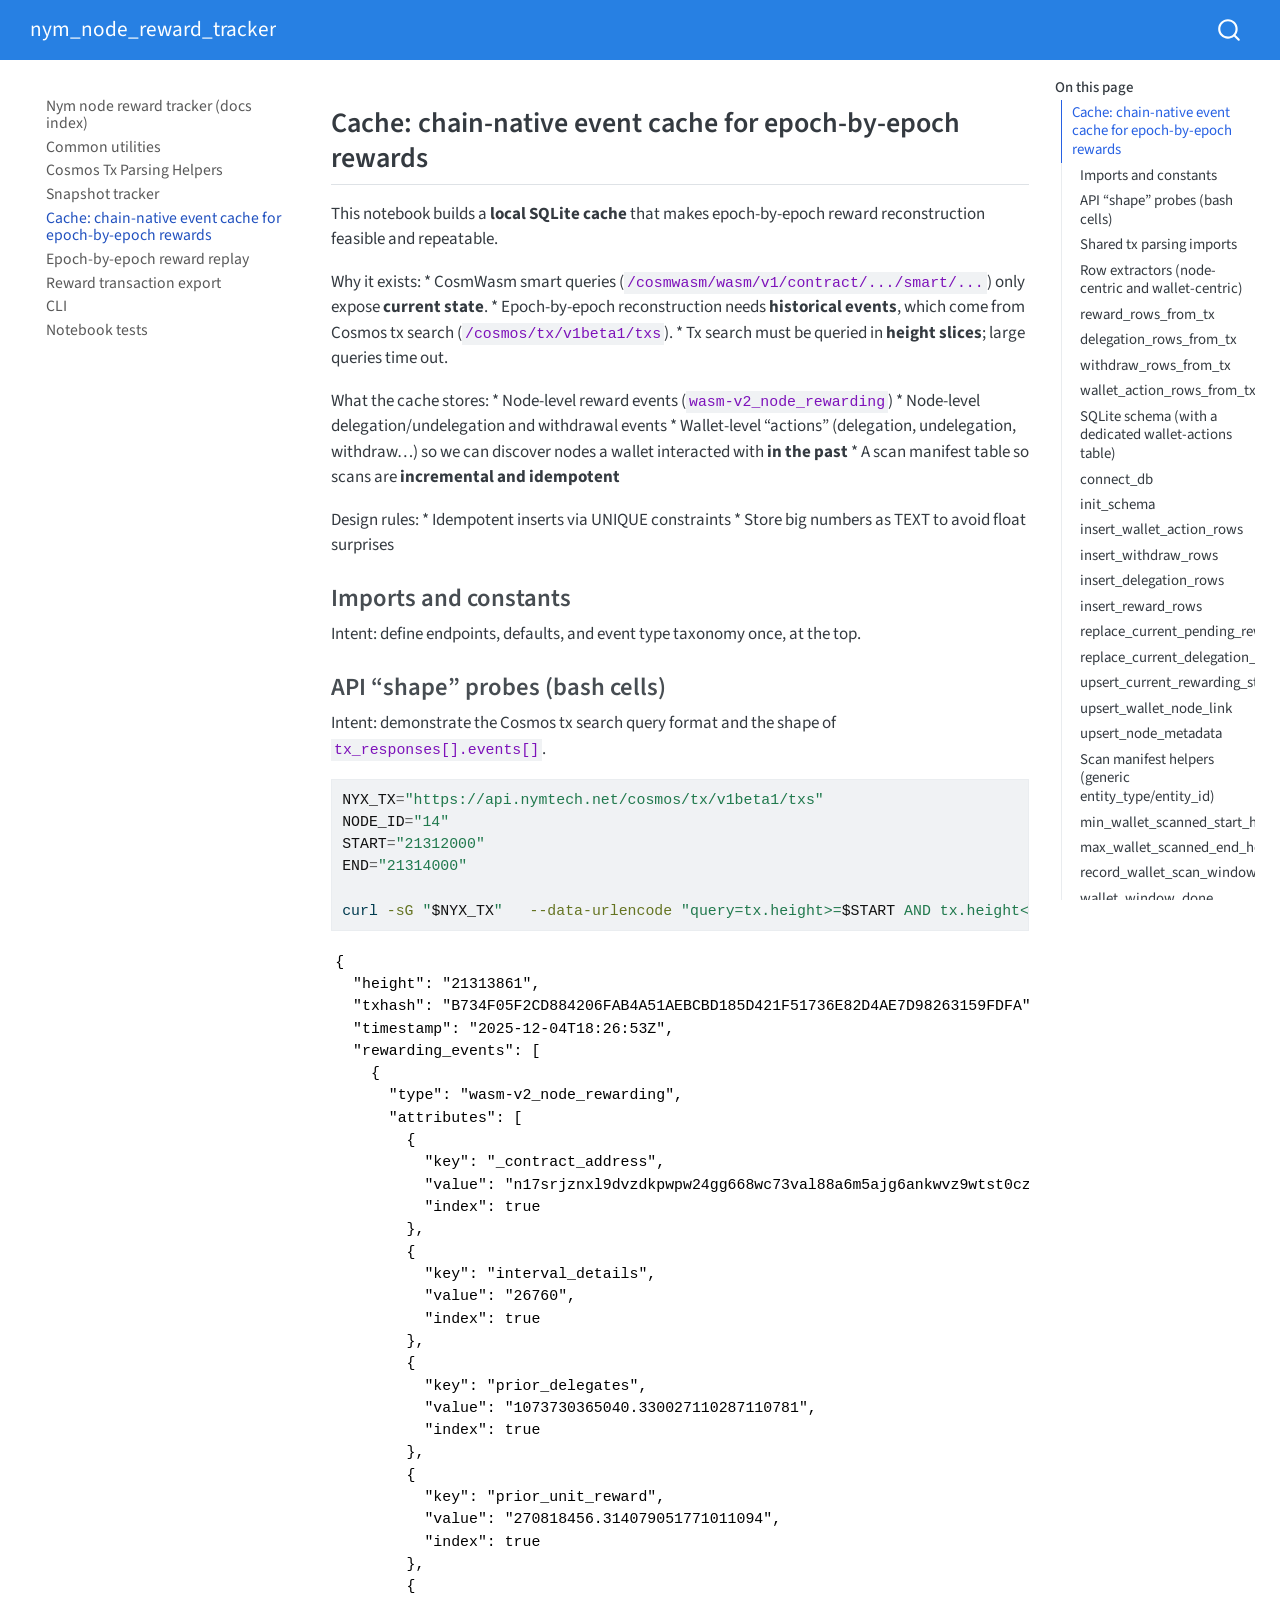
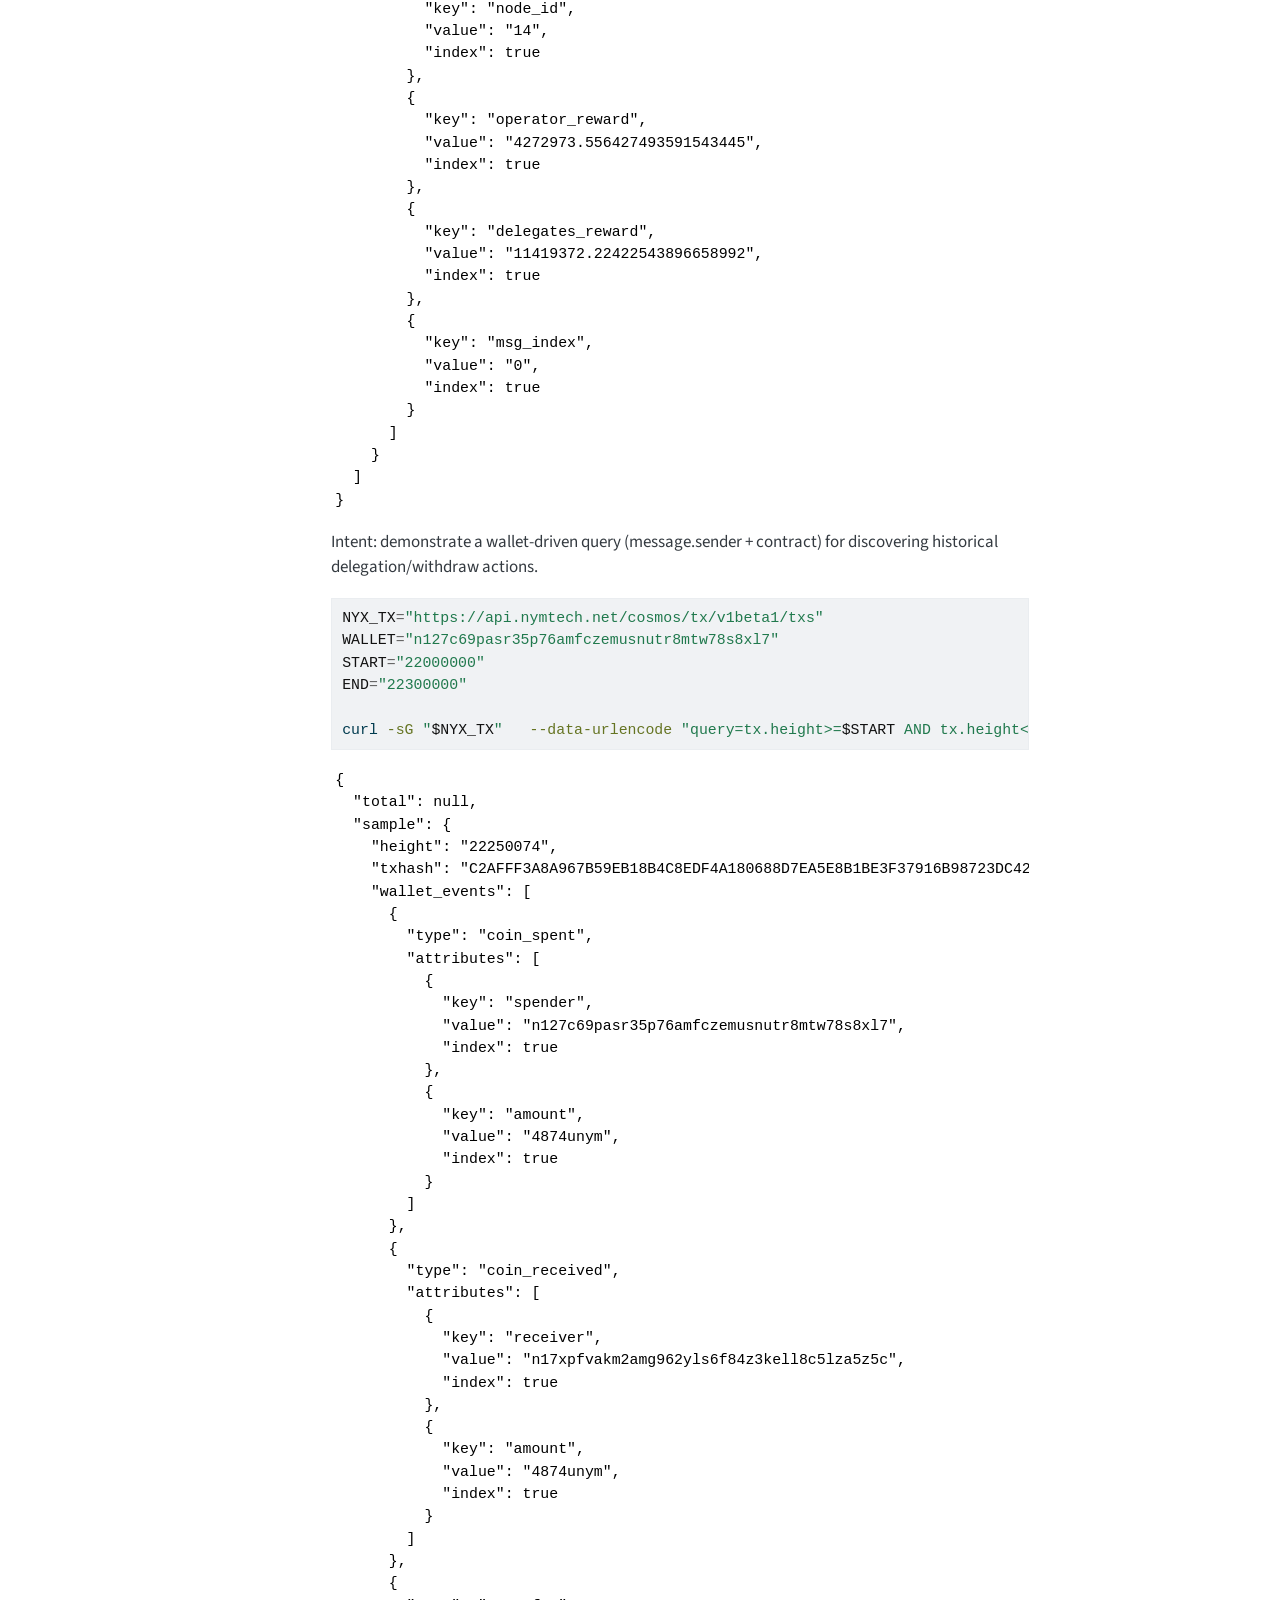
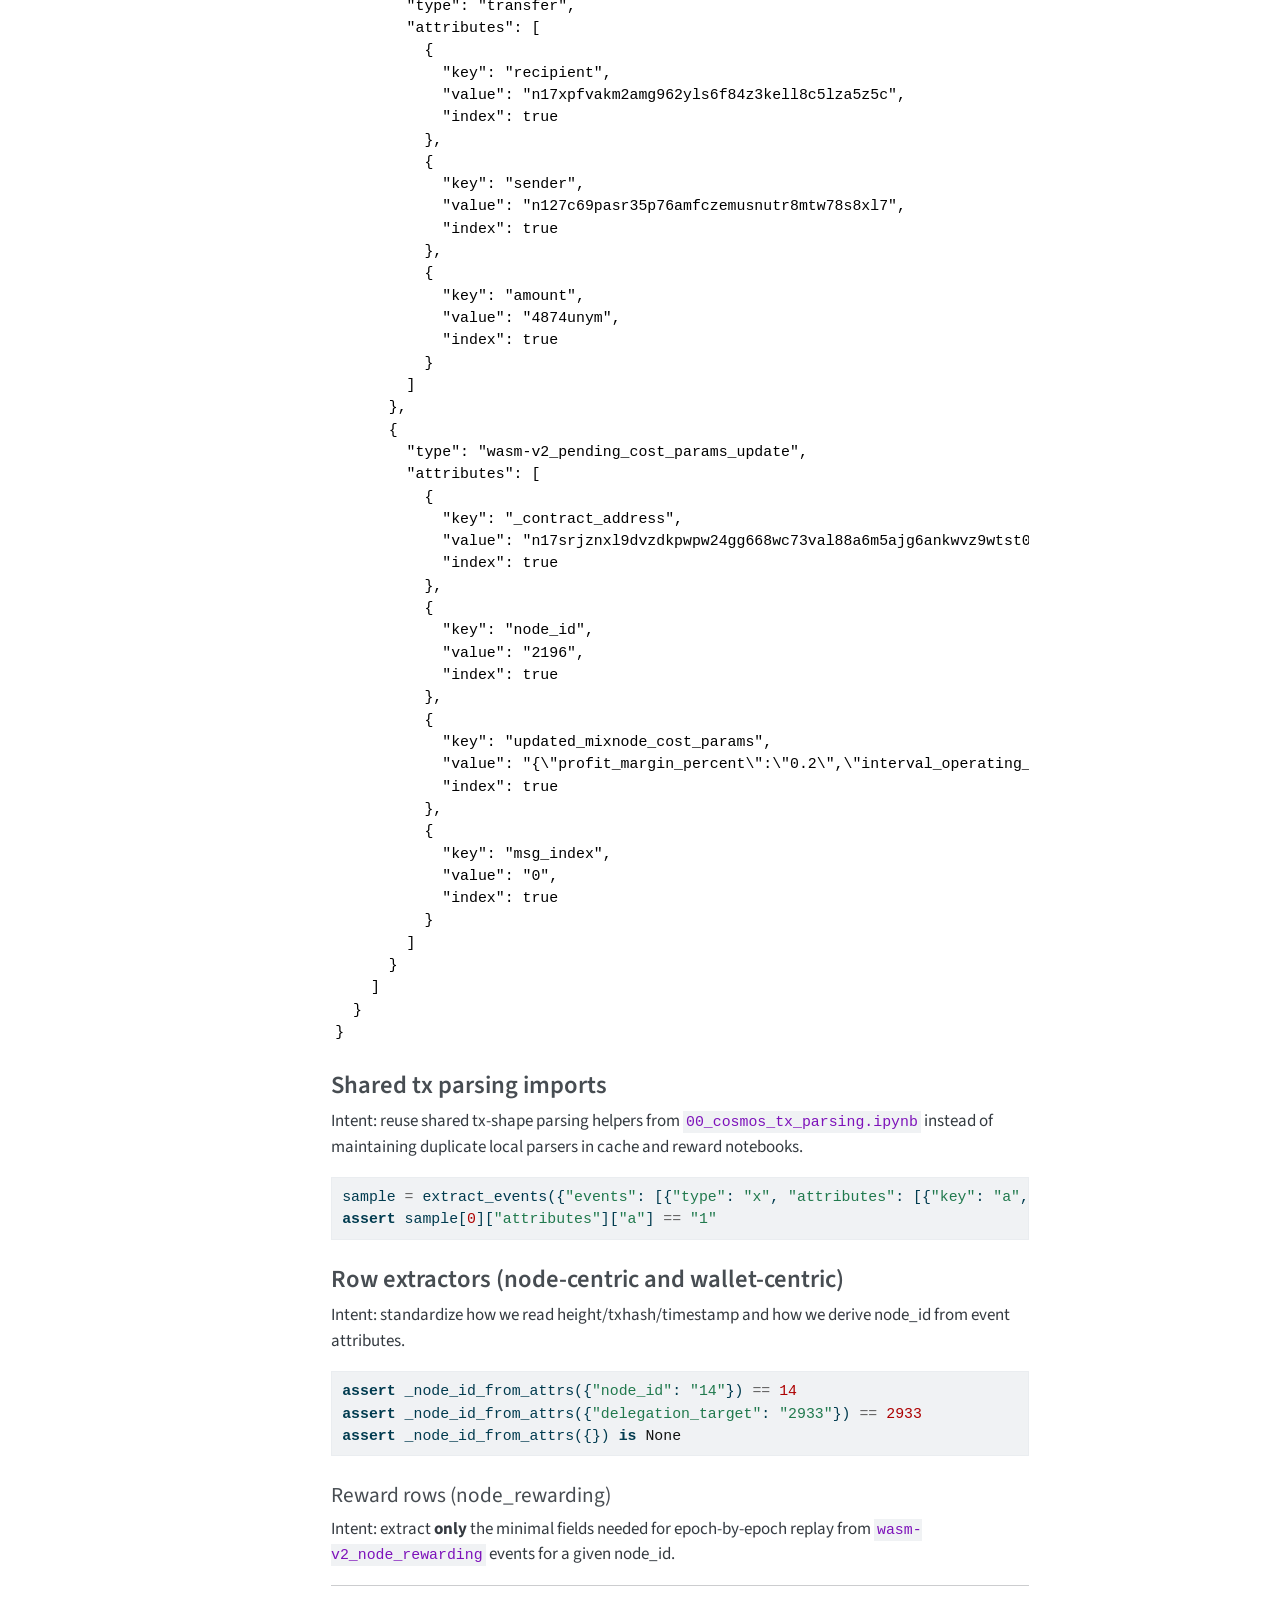
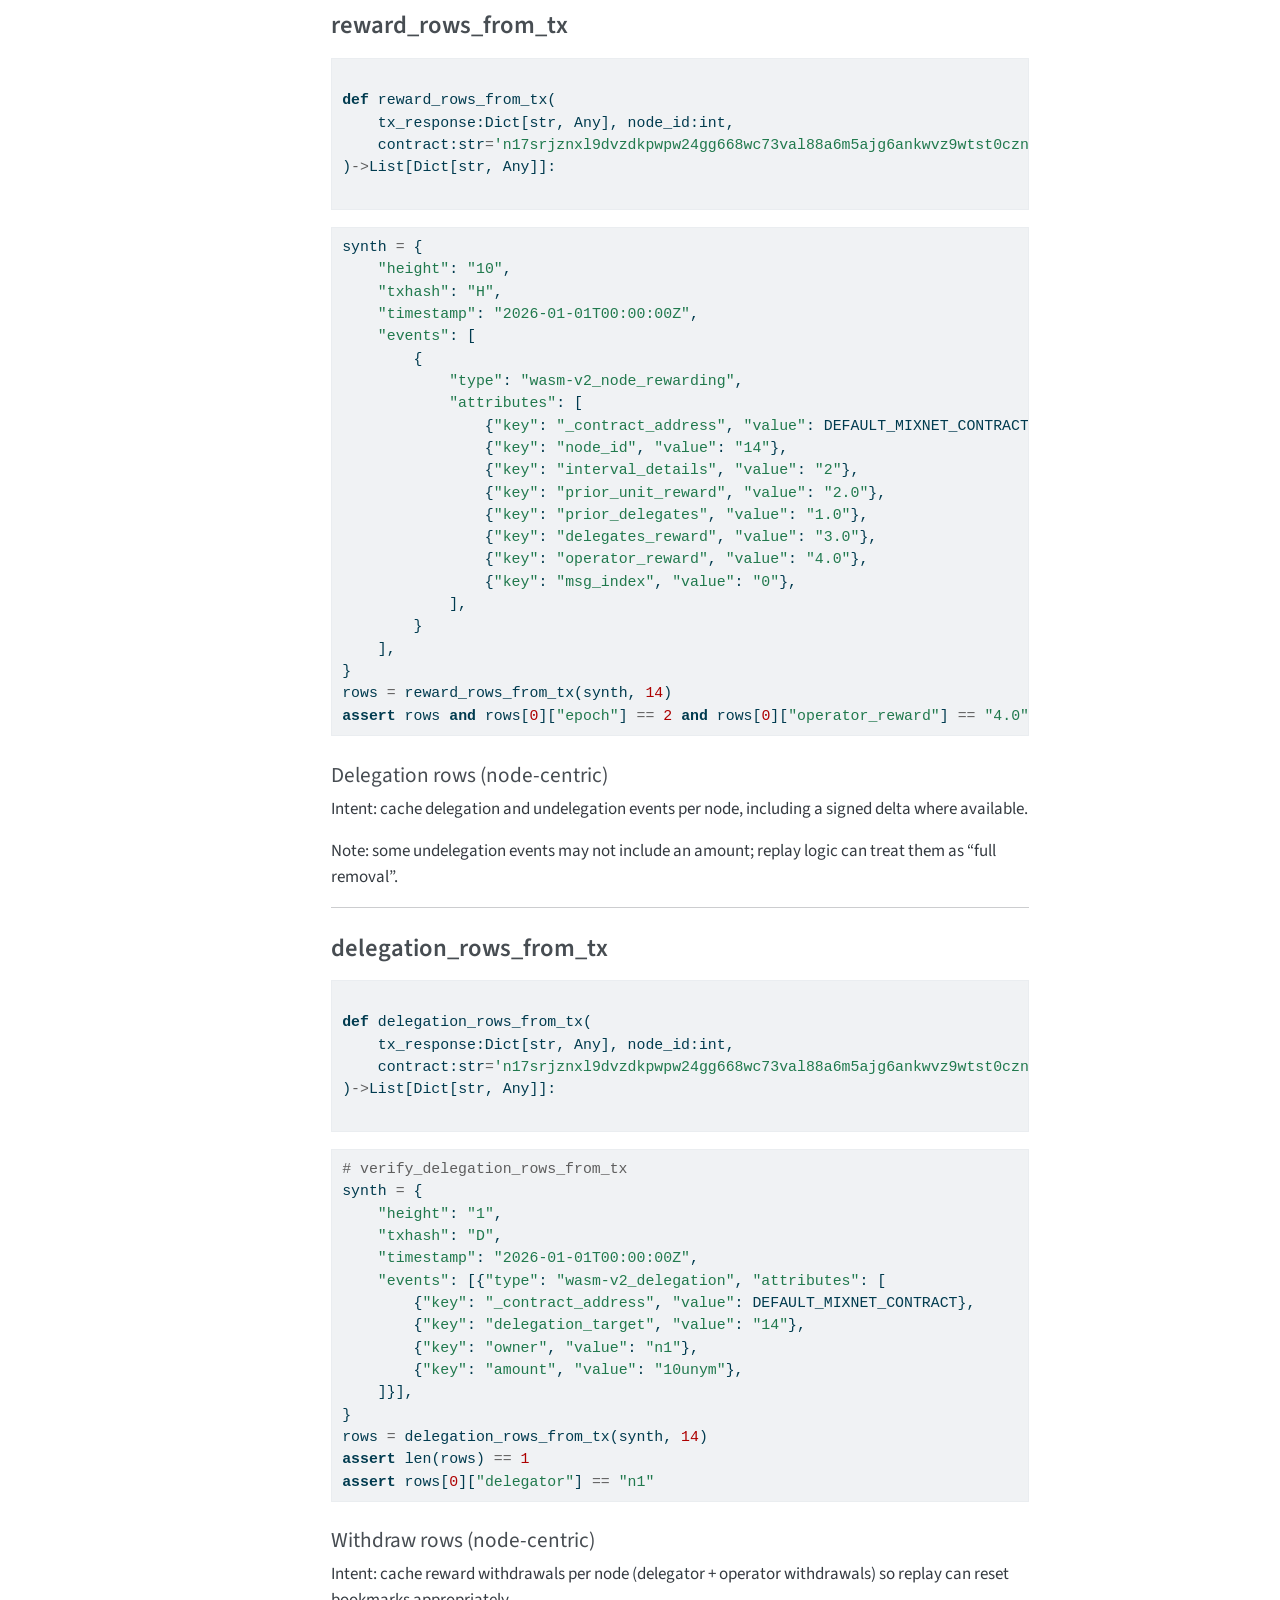
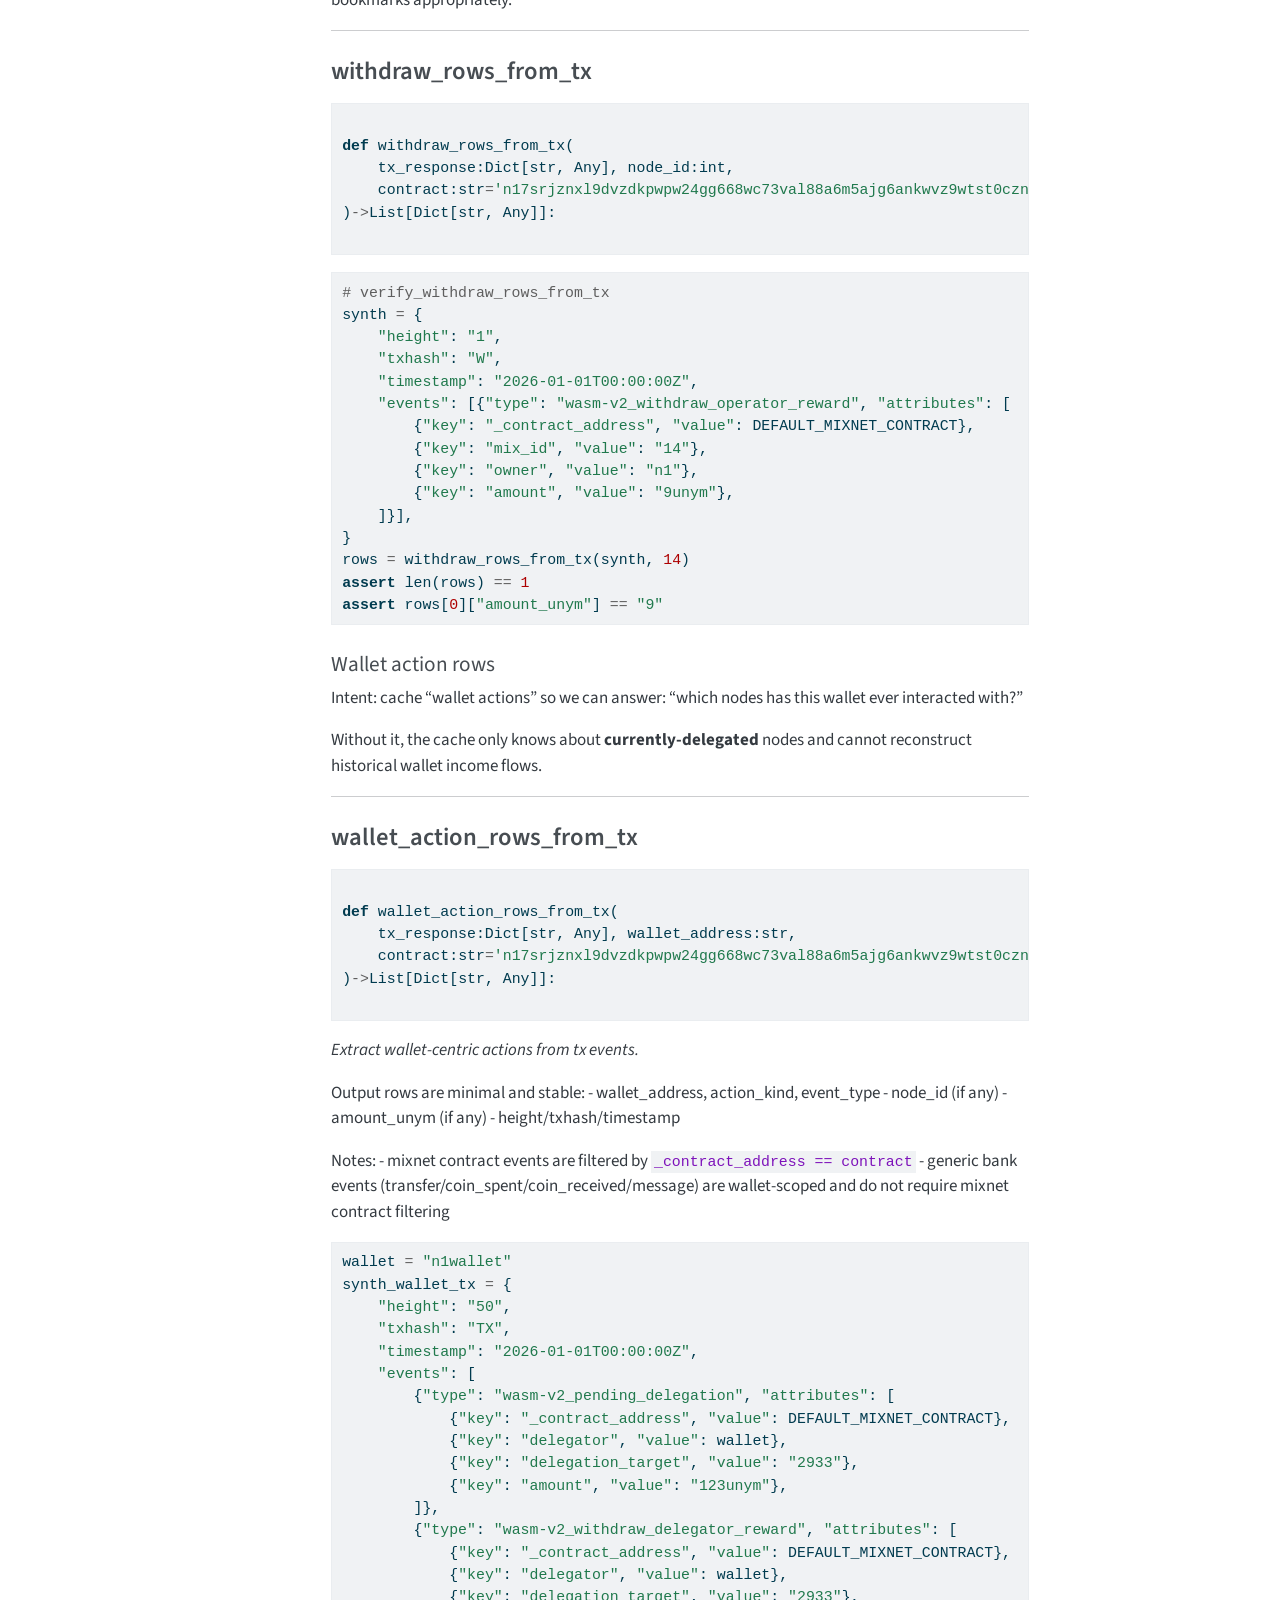
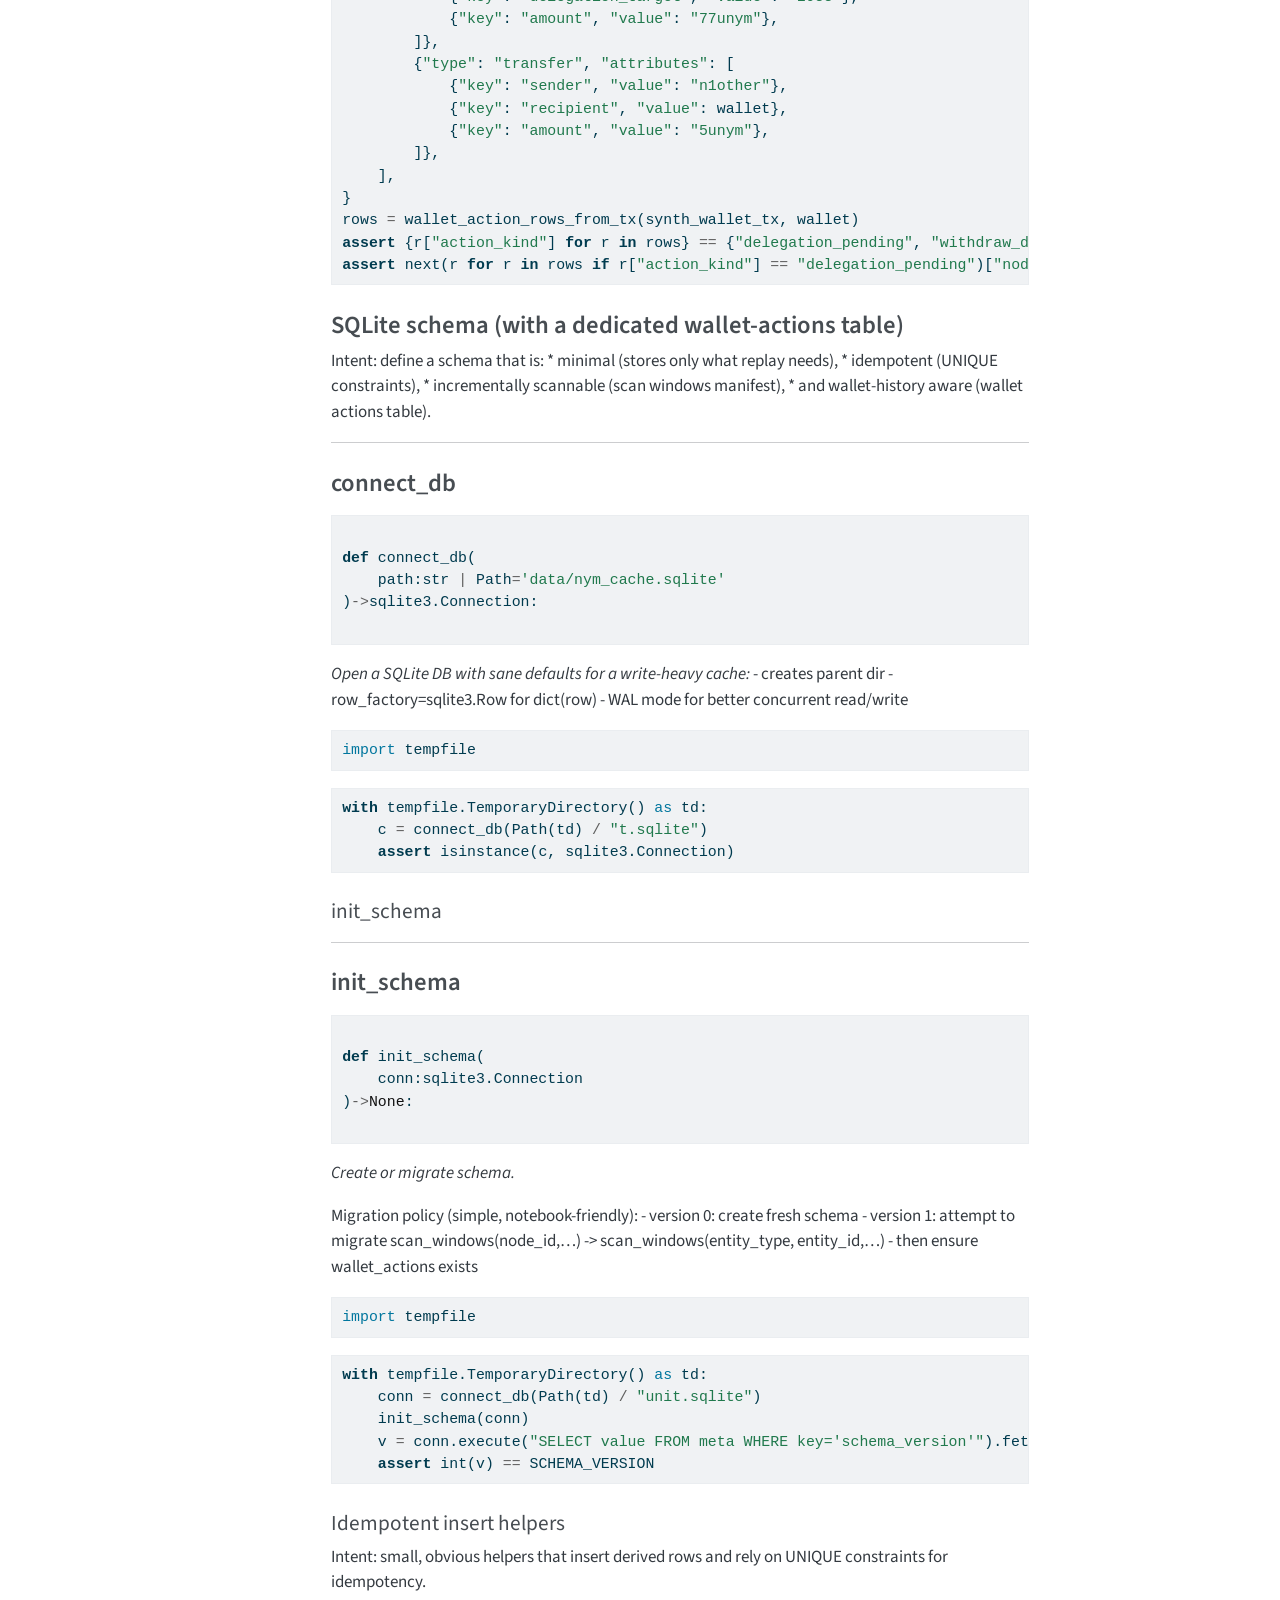
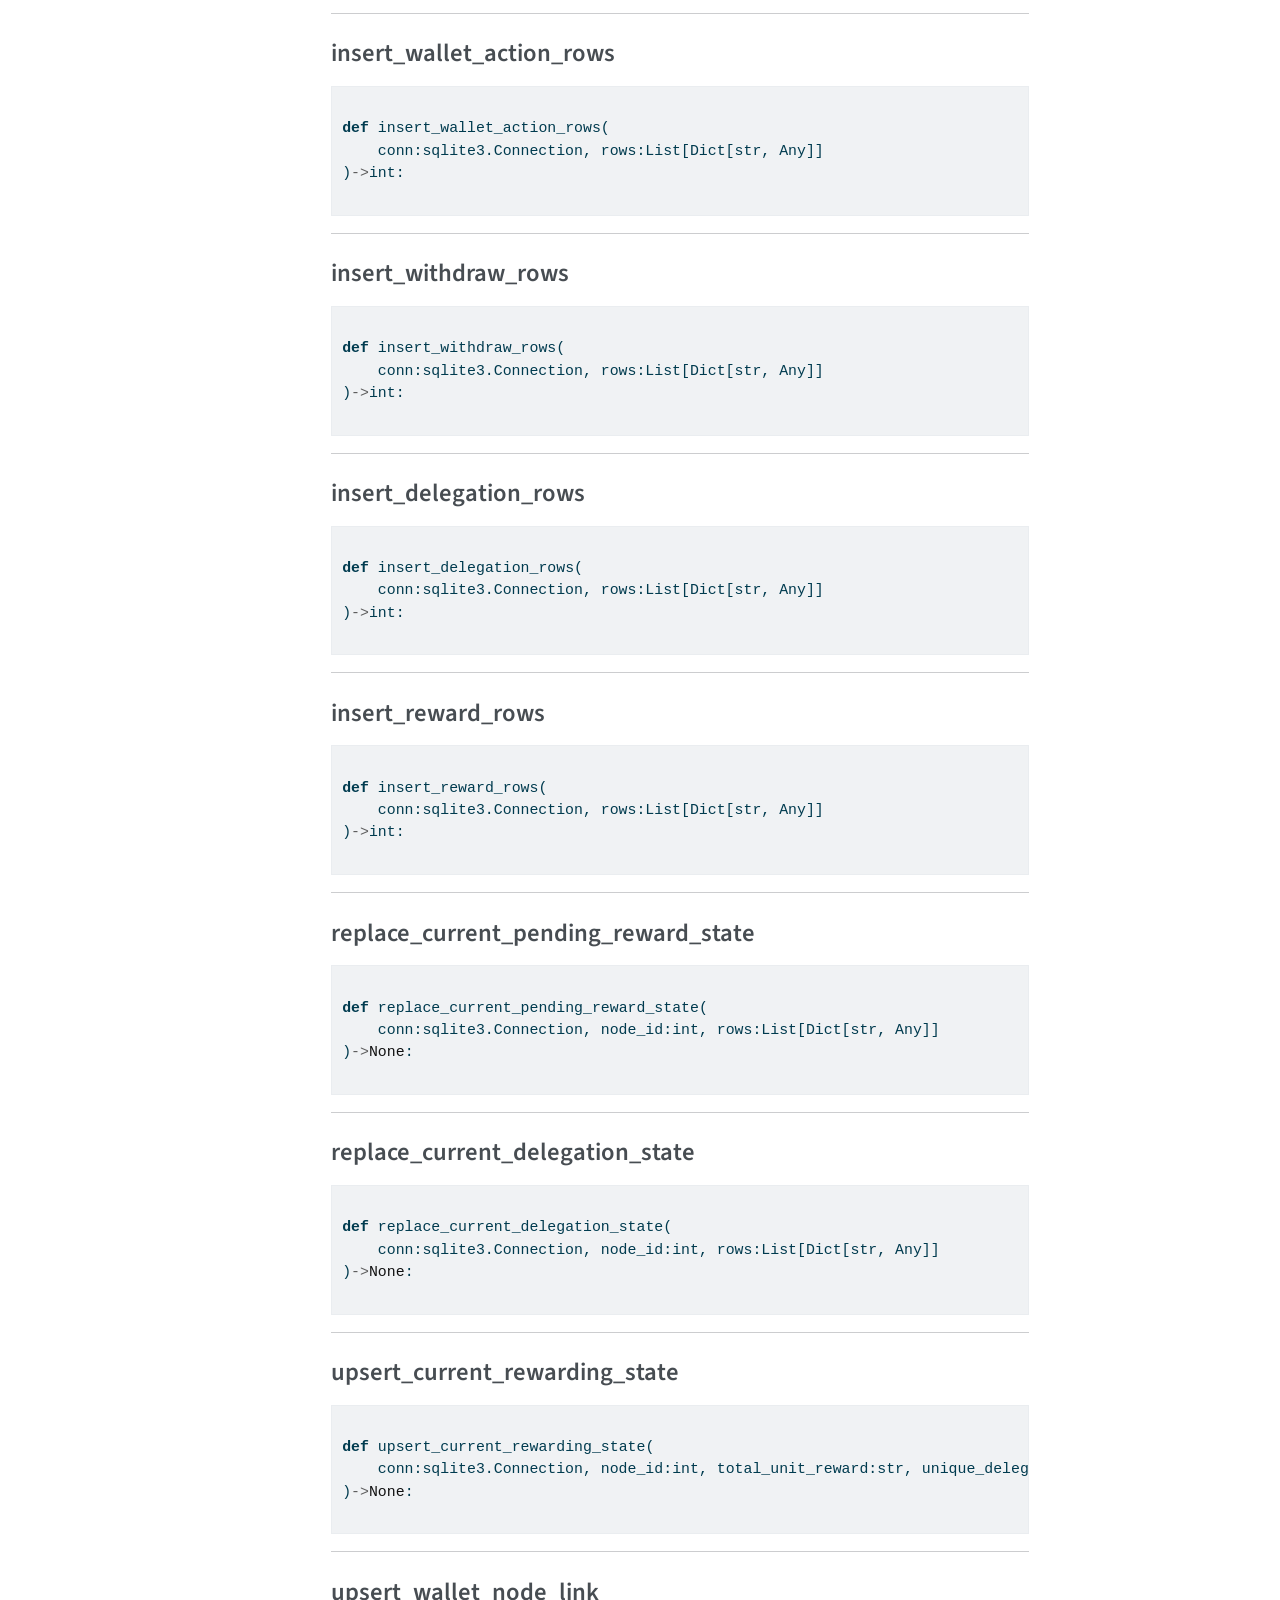
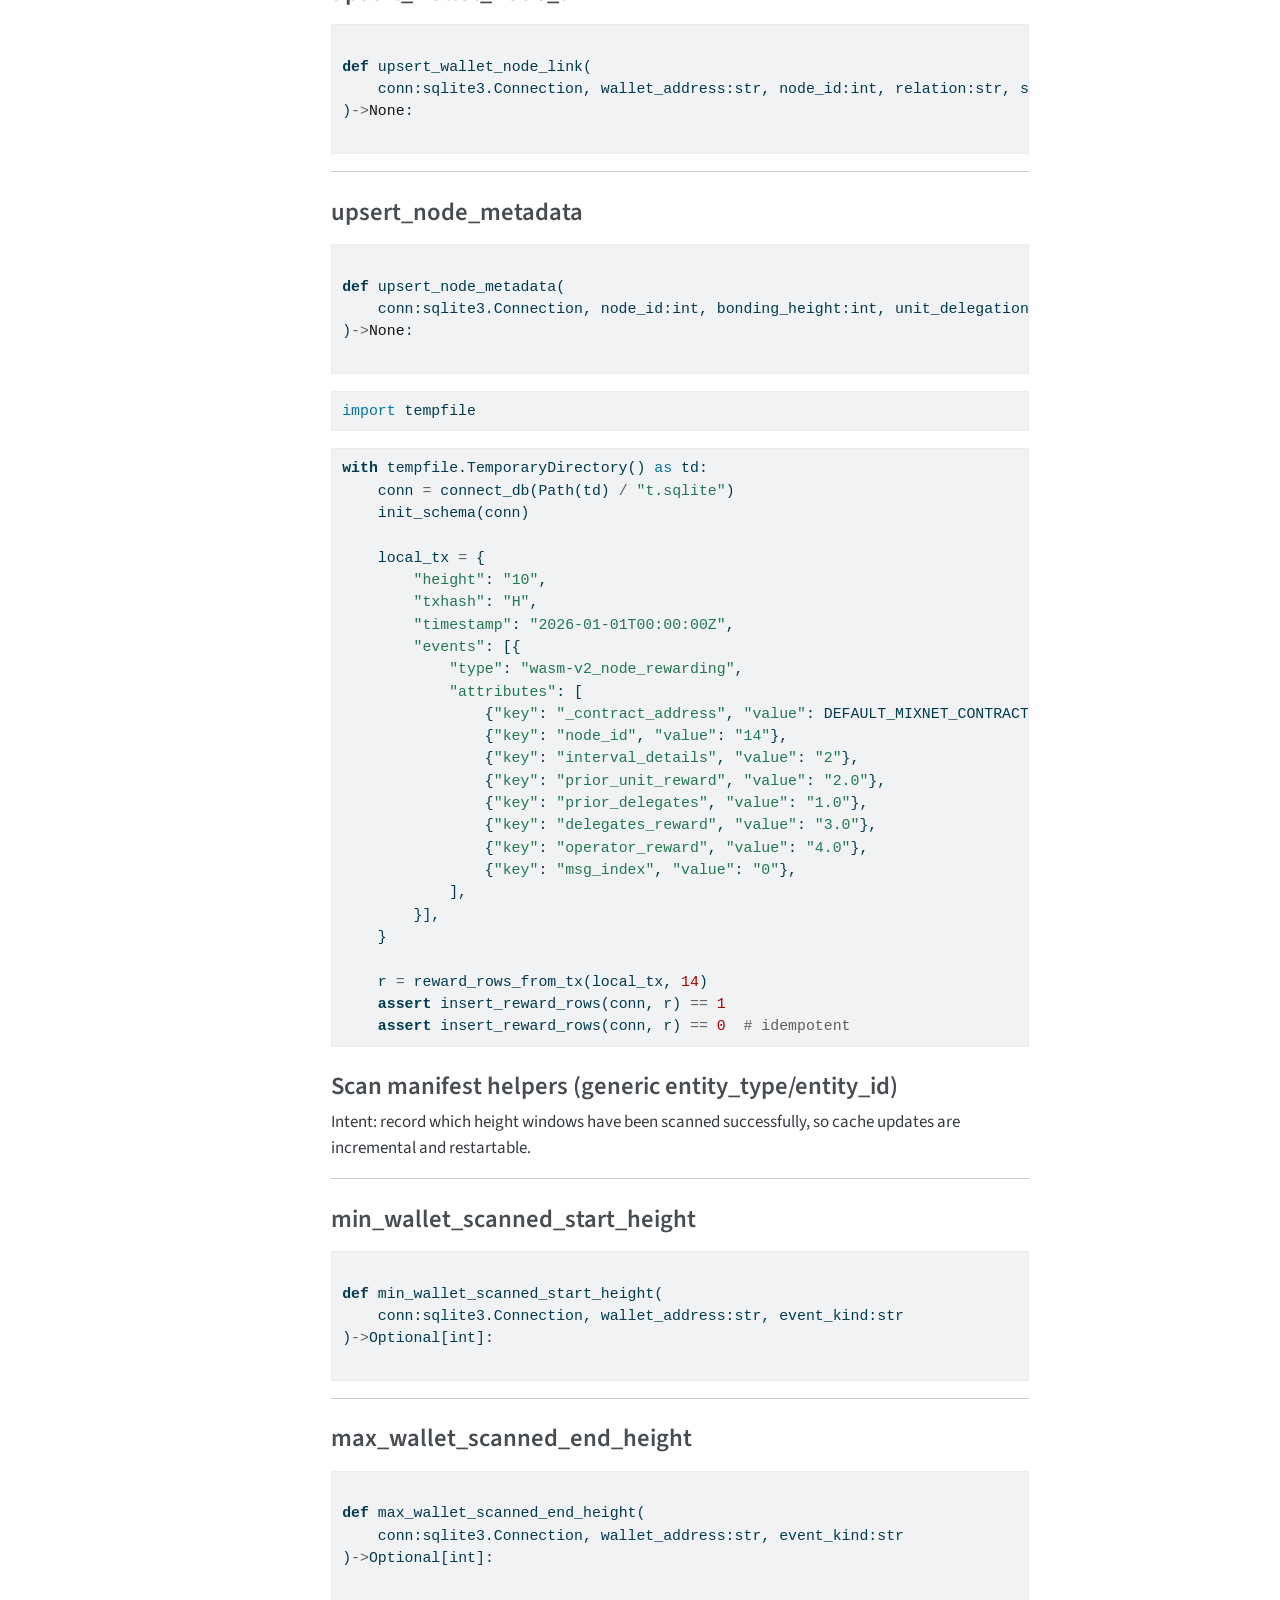
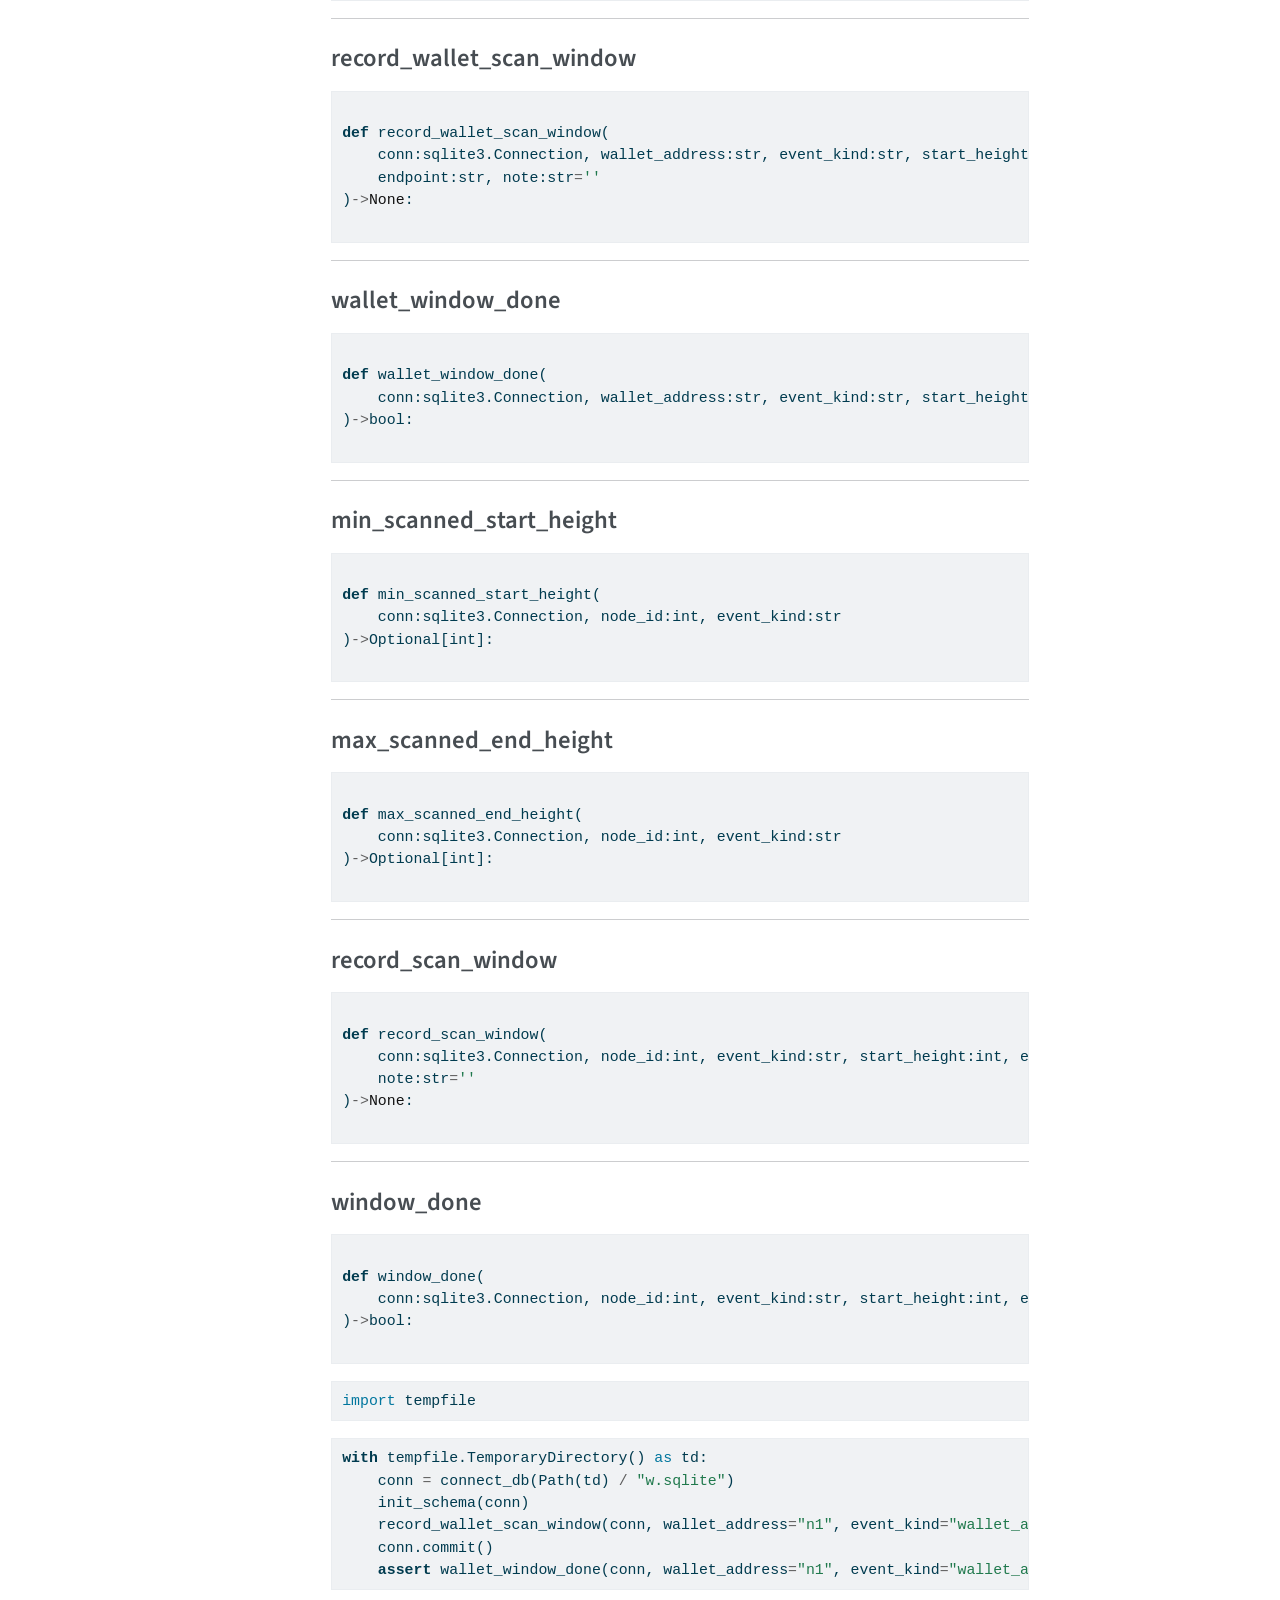
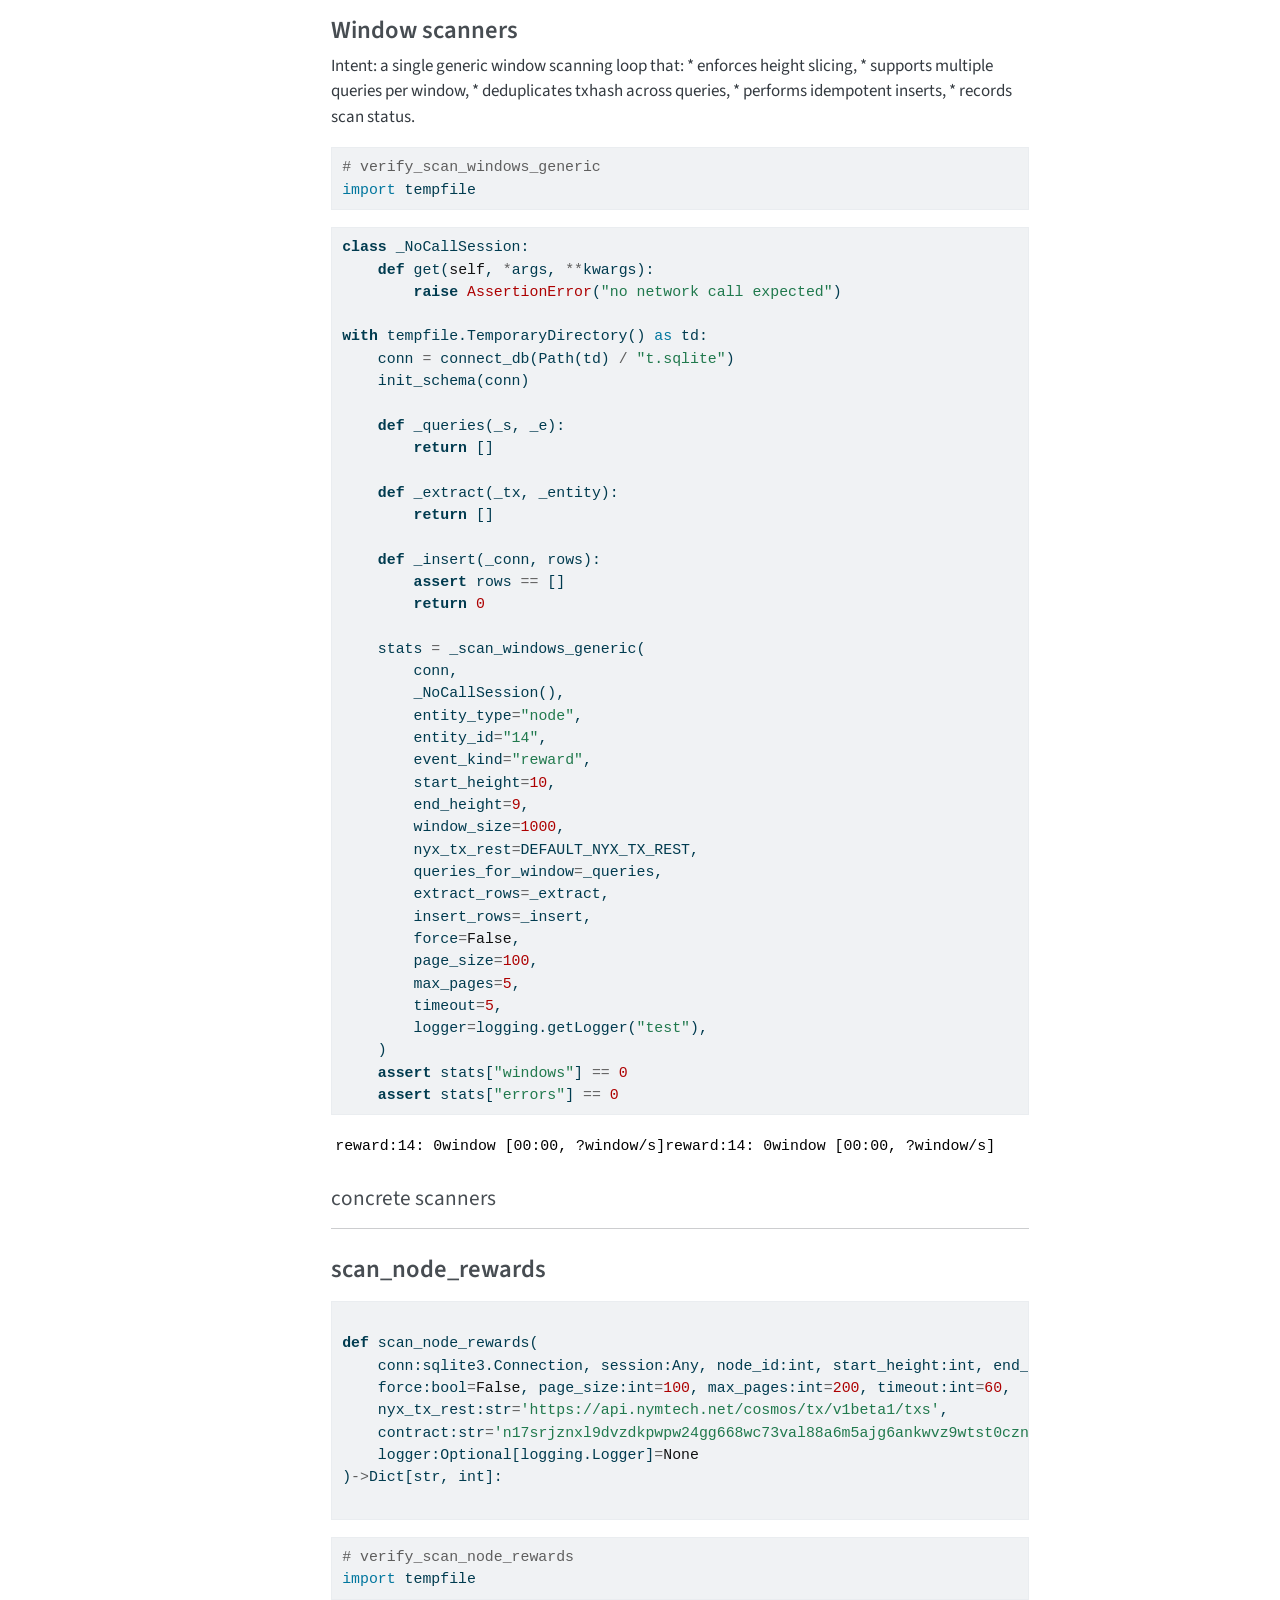
==== 02_cache.html @ e521480c "Update documentation" ====
<!DOCTYPE html>
<html xmlns="http://www.w3.org/1999/xhtml" lang="en" xml:lang="en"><head>

<meta charset="utf-8">
<meta name="generator" content="quarto-1.8.26">

<meta name="viewport" content="width=device-width, initial-scale=1.0, user-scalable=yes">


<title>cache – nym_node_reward_tracker</title>
<style>
code{white-space: pre-wrap;}
span.smallcaps{font-variant: small-caps;}
div.columns{display: flex; gap: min(4vw, 1.5em);}
div.column{flex: auto; overflow-x: auto;}
div.hanging-indent{margin-left: 1.5em; text-indent: -1.5em;}
ul.task-list{list-style: none;}
ul.task-list li input[type="checkbox"] {
  width: 0.8em;
  margin: 0 0.8em 0.2em -1em; /* quarto-specific, see https://github.com/quarto-dev/quarto-cli/issues/4556 */ 
  vertical-align: middle;
}
/* CSS for syntax highlighting */
html { -webkit-text-size-adjust: 100%; }
pre > code.sourceCode { white-space: pre; position: relative; }
pre > code.sourceCode > span { display: inline-block; line-height: 1.25; }
pre > code.sourceCode > span:empty { height: 1.2em; }
.sourceCode { overflow: visible; }
code.sourceCode > span { color: inherit; text-decoration: inherit; }
div.sourceCode { margin: 1em 0; }
pre.sourceCode { margin: 0; }
@media screen {
div.sourceCode { overflow: auto; }
}
@media print {
pre > code.sourceCode { white-space: pre-wrap; }
pre > code.sourceCode > span { text-indent: -5em; padding-left: 5em; }
}
pre.numberSource code
  { counter-reset: source-line 0; }
pre.numberSource code > span
  { position: relative; left: -4em; counter-increment: source-line; }
pre.numberSource code > span > a:first-child::before
  { content: counter(source-line);
    position: relative; left: -1em; text-align: right; vertical-align: baseline;
    border: none; display: inline-block;
    -webkit-touch-callout: none; -webkit-user-select: none;
    -khtml-user-select: none; -moz-user-select: none;
    -ms-user-select: none; user-select: none;
    padding: 0 4px; width: 4em;
  }
pre.numberSource { margin-left: 3em;  padding-left: 4px; }
div.sourceCode
  {   }
@media screen {
pre > code.sourceCode > span > a:first-child::before { text-decoration: underline; }
}
</style>


<script src="site_libs/quarto-nav/quarto-nav.js"></script>
<script src="site_libs/quarto-nav/headroom.min.js"></script>
<script src="site_libs/clipboard/clipboard.min.js"></script>
<script src="site_libs/quarto-search/autocomplete.umd.js"></script>
<script src="site_libs/quarto-search/fuse.min.js"></script>
<script src="site_libs/quarto-search/quarto-search.js"></script>
<meta name="quarto:offset" content="./">
<script src="site_libs/quarto-html/quarto.js" type="module"></script>
<script src="site_libs/quarto-html/tabsets/tabsets.js" type="module"></script>
<script src="site_libs/quarto-html/axe/axe-check.js" type="module"></script>
<script src="site_libs/quarto-html/popper.min.js"></script>
<script src="site_libs/quarto-html/tippy.umd.min.js"></script>
<script src="site_libs/quarto-html/anchor.min.js"></script>
<link href="site_libs/quarto-html/tippy.css" rel="stylesheet">
<link href="site_libs/quarto-html/quarto-syntax-highlighting-587c61ba64f3a5504c4d52d930310e48.css" rel="stylesheet" id="quarto-text-highlighting-styles">
<script src="site_libs/bootstrap/bootstrap.min.js"></script>
<link href="site_libs/bootstrap/bootstrap-icons.css" rel="stylesheet">
<link href="site_libs/bootstrap/bootstrap-9d5a2df094f07d3ebac2a9aad7ed09f6.min.css" rel="stylesheet" append-hash="true" id="quarto-bootstrap" data-mode="light">
<script id="quarto-search-options" type="application/json">{
  "location": "navbar",
  "copy-button": false,
  "collapse-after": 3,
  "panel-placement": "end",
  "type": "overlay",
  "limit": 50,
  "keyboard-shortcut": [
    "f",
    "/",
    "s"
  ],
  "show-item-context": false,
  "language": {
    "search-no-results-text": "No results",
    "search-matching-documents-text": "matching documents",
    "search-copy-link-title": "Copy link to search",
    "search-hide-matches-text": "Hide additional matches",
    "search-more-match-text": "more match in this document",
    "search-more-matches-text": "more matches in this document",
    "search-clear-button-title": "Clear",
    "search-text-placeholder": "",
    "search-detached-cancel-button-title": "Cancel",
    "search-submit-button-title": "Submit",
    "search-label": "Search"
  }
}</script>


<link rel="stylesheet" href="styles.css">
<meta property="og:title" content="nym_node_reward_tracker">
<meta property="og:description" content="Track Nym node rewards and export reward withdrawal transactions">
<meta property="og:site_name" content="nym_node_reward_tracker">
<meta name="twitter:title" content="nym_node_reward_tracker">
<meta name="twitter:description" content="Track Nym node rewards and export reward withdrawal transactions">
<meta name="twitter:card" content="summary">
</head>

<body class="nav-sidebar floating nav-fixed quarto-light">

<div id="quarto-search-results"></div>
  <header id="quarto-header" class="headroom fixed-top">
    <nav class="navbar navbar-expand-lg " data-bs-theme="dark">
      <div class="navbar-container container-fluid">
      <div class="navbar-brand-container mx-auto">
    <a class="navbar-brand" href="./index.html">
    <span class="navbar-title">nym_node_reward_tracker</span>
    </a>
  </div>
        <div class="quarto-navbar-tools tools-end">
</div>
          <div id="quarto-search" class="" title="Search"></div>
      </div> <!-- /container-fluid -->
    </nav>
  <nav class="quarto-secondary-nav">
    <div class="container-fluid d-flex">
      <button type="button" class="quarto-btn-toggle btn" data-bs-toggle="collapse" role="button" data-bs-target=".quarto-sidebar-collapse-item" aria-controls="quarto-sidebar" aria-expanded="false" aria-label="Toggle sidebar navigation" onclick="if (window.quartoToggleHeadroom) { window.quartoToggleHeadroom(); }">
        <i class="bi bi-layout-text-sidebar-reverse"></i>
      </button>
        <nav class="quarto-page-breadcrumbs" aria-label="breadcrumb"><ol class="breadcrumb"><li class="breadcrumb-item"><a href="./02_cache.html">Cache: chain-native event cache for epoch-by-epoch rewards</a></li></ol></nav>
        <a class="flex-grow-1" role="navigation" data-bs-toggle="collapse" data-bs-target=".quarto-sidebar-collapse-item" aria-controls="quarto-sidebar" aria-expanded="false" aria-label="Toggle sidebar navigation" onclick="if (window.quartoToggleHeadroom) { window.quartoToggleHeadroom(); }">      
        </a>
    </div>
  </nav>
</header>
<!-- content -->
<div id="quarto-content" class="quarto-container page-columns page-rows-contents page-layout-full page-navbar">
<!-- sidebar -->
  <nav id="quarto-sidebar" class="sidebar collapse collapse-horizontal quarto-sidebar-collapse-item sidebar-navigation floating overflow-auto">
    <div class="sidebar-menu-container"> 
    <ul class="list-unstyled mt-1">
        <li class="sidebar-item">
  <div class="sidebar-item-container"> 
  <a href="./index.html" class="sidebar-item-text sidebar-link">
 <span class="menu-text">Nym node reward tracker (docs index)</span></a>
  </div>
</li>
        <li class="sidebar-item">
  <div class="sidebar-item-container"> 
  <a href="./common.html" class="sidebar-item-text sidebar-link">
 <span class="menu-text">Common utilities</span></a>
  </div>
</li>
        <li class="sidebar-item">
  <div class="sidebar-item-container"> 
  <a href="./cosmos_tx_parsing.html" class="sidebar-item-text sidebar-link">
 <span class="menu-text">Cosmos Tx Parsing Helpers</span></a>
  </div>
</li>
        <li class="sidebar-item">
  <div class="sidebar-item-container"> 
  <a href="./snapshot.html" class="sidebar-item-text sidebar-link">
 <span class="menu-text">Snapshot tracker</span></a>
  </div>
</li>
        <li class="sidebar-item">
  <div class="sidebar-item-container"> 
  <a href="./02_cache.html" class="sidebar-item-text sidebar-link active">
 <span class="menu-text">Cache: chain-native event cache for epoch-by-epoch rewards</span></a>
  </div>
</li>
        <li class="sidebar-item">
  <div class="sidebar-item-container"> 
  <a href="./epoch_by_epoch.html" class="sidebar-item-text sidebar-link">
 <span class="menu-text">Epoch-by-epoch reward replay</span></a>
  </div>
</li>
        <li class="sidebar-item">
  <div class="sidebar-item-container"> 
  <a href="./reward_transactions.html" class="sidebar-item-text sidebar-link">
 <span class="menu-text">Reward transaction export</span></a>
  </div>
</li>
        <li class="sidebar-item">
  <div class="sidebar-item-container"> 
  <a href="./cli.html" class="sidebar-item-text sidebar-link">
 <span class="menu-text">CLI</span></a>
  </div>
</li>
        <li class="sidebar-item">
  <div class="sidebar-item-container"> 
  <a href="./tests.html" class="sidebar-item-text sidebar-link">
 <span class="menu-text">Notebook tests</span></a>
  </div>
</li>
    </ul>
    </div>
</nav>
<div id="quarto-sidebar-glass" class="quarto-sidebar-collapse-item" data-bs-toggle="collapse" data-bs-target=".quarto-sidebar-collapse-item"></div>
<!-- margin-sidebar -->
    <div id="quarto-margin-sidebar" class="sidebar margin-sidebar">
        <nav id="TOC" role="doc-toc" class="toc-active">
    <h2 id="toc-title">On this page</h2>
   
  <ul>
  <li><a href="#cache-chain-native-event-cache-for-epoch-by-epoch-rewards" id="toc-cache-chain-native-event-cache-for-epoch-by-epoch-rewards" class="nav-link active" data-scroll-target="#cache-chain-native-event-cache-for-epoch-by-epoch-rewards">Cache: chain-native event cache for epoch-by-epoch rewards</a>
  <ul class="collapse">
  <li><a href="#imports-and-constants" id="toc-imports-and-constants" class="nav-link" data-scroll-target="#imports-and-constants">Imports and constants</a></li>
  <li><a href="#api-shape-probes-bash-cells" id="toc-api-shape-probes-bash-cells" class="nav-link" data-scroll-target="#api-shape-probes-bash-cells">API “shape” probes (bash cells)</a></li>
  <li><a href="#shared-tx-parsing-imports" id="toc-shared-tx-parsing-imports" class="nav-link" data-scroll-target="#shared-tx-parsing-imports">Shared tx parsing imports</a></li>
  <li><a href="#row-extractors-node-centric-and-wallet-centric" id="toc-row-extractors-node-centric-and-wallet-centric" class="nav-link" data-scroll-target="#row-extractors-node-centric-and-wallet-centric">Row extractors (node-centric and wallet-centric)</a></li>
  <li><a href="#reward_rows_from_tx" id="toc-reward_rows_from_tx" class="nav-link" data-scroll-target="#reward_rows_from_tx">reward_rows_from_tx</a></li>
  <li><a href="#delegation_rows_from_tx" id="toc-delegation_rows_from_tx" class="nav-link" data-scroll-target="#delegation_rows_from_tx">delegation_rows_from_tx</a></li>
  <li><a href="#withdraw_rows_from_tx" id="toc-withdraw_rows_from_tx" class="nav-link" data-scroll-target="#withdraw_rows_from_tx">withdraw_rows_from_tx</a></li>
  <li><a href="#wallet_action_rows_from_tx" id="toc-wallet_action_rows_from_tx" class="nav-link" data-scroll-target="#wallet_action_rows_from_tx">wallet_action_rows_from_tx</a></li>
  <li><a href="#sqlite-schema-with-a-dedicated-wallet-actions-table" id="toc-sqlite-schema-with-a-dedicated-wallet-actions-table" class="nav-link" data-scroll-target="#sqlite-schema-with-a-dedicated-wallet-actions-table">SQLite schema (with a dedicated wallet-actions table)</a></li>
  <li><a href="#connect_db" id="toc-connect_db" class="nav-link" data-scroll-target="#connect_db">connect_db</a></li>
  <li><a href="#init_schema-1" id="toc-init_schema-1" class="nav-link" data-scroll-target="#init_schema-1">init_schema</a></li>
  <li><a href="#insert_wallet_action_rows" id="toc-insert_wallet_action_rows" class="nav-link" data-scroll-target="#insert_wallet_action_rows">insert_wallet_action_rows</a></li>
  <li><a href="#insert_withdraw_rows" id="toc-insert_withdraw_rows" class="nav-link" data-scroll-target="#insert_withdraw_rows">insert_withdraw_rows</a></li>
  <li><a href="#insert_delegation_rows" id="toc-insert_delegation_rows" class="nav-link" data-scroll-target="#insert_delegation_rows">insert_delegation_rows</a></li>
  <li><a href="#insert_reward_rows" id="toc-insert_reward_rows" class="nav-link" data-scroll-target="#insert_reward_rows">insert_reward_rows</a></li>
  <li><a href="#replace_current_pending_reward_state" id="toc-replace_current_pending_reward_state" class="nav-link" data-scroll-target="#replace_current_pending_reward_state">replace_current_pending_reward_state</a></li>
  <li><a href="#replace_current_delegation_state" id="toc-replace_current_delegation_state" class="nav-link" data-scroll-target="#replace_current_delegation_state">replace_current_delegation_state</a></li>
  <li><a href="#upsert_current_rewarding_state" id="toc-upsert_current_rewarding_state" class="nav-link" data-scroll-target="#upsert_current_rewarding_state">upsert_current_rewarding_state</a></li>
  <li><a href="#upsert_wallet_node_link" id="toc-upsert_wallet_node_link" class="nav-link" data-scroll-target="#upsert_wallet_node_link">upsert_wallet_node_link</a></li>
  <li><a href="#upsert_node_metadata" id="toc-upsert_node_metadata" class="nav-link" data-scroll-target="#upsert_node_metadata">upsert_node_metadata</a></li>
  <li><a href="#scan-manifest-helpers-generic-entity_typeentity_id" id="toc-scan-manifest-helpers-generic-entity_typeentity_id" class="nav-link" data-scroll-target="#scan-manifest-helpers-generic-entity_typeentity_id">Scan manifest helpers (generic entity_type/entity_id)</a></li>
  <li><a href="#min_wallet_scanned_start_height" id="toc-min_wallet_scanned_start_height" class="nav-link" data-scroll-target="#min_wallet_scanned_start_height">min_wallet_scanned_start_height</a></li>
  <li><a href="#max_wallet_scanned_end_height" id="toc-max_wallet_scanned_end_height" class="nav-link" data-scroll-target="#max_wallet_scanned_end_height">max_wallet_scanned_end_height</a></li>
  <li><a href="#record_wallet_scan_window" id="toc-record_wallet_scan_window" class="nav-link" data-scroll-target="#record_wallet_scan_window">record_wallet_scan_window</a></li>
  <li><a href="#wallet_window_done" id="toc-wallet_window_done" class="nav-link" data-scroll-target="#wallet_window_done">wallet_window_done</a></li>
  <li><a href="#min_scanned_start_height" id="toc-min_scanned_start_height" class="nav-link" data-scroll-target="#min_scanned_start_height">min_scanned_start_height</a></li>
  <li><a href="#max_scanned_end_height" id="toc-max_scanned_end_height" class="nav-link" data-scroll-target="#max_scanned_end_height">max_scanned_end_height</a></li>
  <li><a href="#record_scan_window" id="toc-record_scan_window" class="nav-link" data-scroll-target="#record_scan_window">record_scan_window</a></li>
  <li><a href="#window_done" id="toc-window_done" class="nav-link" data-scroll-target="#window_done">window_done</a></li>
  <li><a href="#window-scanners" id="toc-window-scanners" class="nav-link" data-scroll-target="#window-scanners">Window scanners</a></li>
  <li><a href="#scan_node_rewards" id="toc-scan_node_rewards" class="nav-link" data-scroll-target="#scan_node_rewards">scan_node_rewards</a></li>
  <li><a href="#scan_node_delegations" id="toc-scan_node_delegations" class="nav-link" data-scroll-target="#scan_node_delegations">scan_node_delegations</a></li>
  <li><a href="#scan_node_withdrawals" id="toc-scan_node_withdrawals" class="nav-link" data-scroll-target="#scan_node_withdrawals">scan_node_withdrawals</a></li>
  <li><a href="#scan_wallet_actions" id="toc-scan_wallet_actions" class="nav-link" data-scroll-target="#scan_wallet_actions">scan_wallet_actions</a></li>
  <li><a href="#cached-read-helpers" id="toc-cached-read-helpers" class="nav-link" data-scroll-target="#cached-read-helpers">Cached read helpers</a></li>
  <li><a href="#get_cached_wallet_actions" id="toc-get_cached_wallet_actions" class="nav-link" data-scroll-target="#get_cached_wallet_actions">get_cached_wallet_actions</a></li>
  <li><a href="#get_cached_current_pending_reward_state" id="toc-get_cached_current_pending_reward_state" class="nav-link" data-scroll-target="#get_cached_current_pending_reward_state">get_cached_current_pending_reward_state</a></li>
  <li><a href="#get_cached_current_rewarding_state" id="toc-get_cached_current_rewarding_state" class="nav-link" data-scroll-target="#get_cached_current_rewarding_state">get_cached_current_rewarding_state</a></li>
  <li><a href="#get_cached_current_delegation_state" id="toc-get_cached_current_delegation_state" class="nav-link" data-scroll-target="#get_cached_current_delegation_state">get_cached_current_delegation_state</a></li>
  <li><a href="#get_cached_withdraw_events" id="toc-get_cached_withdraw_events" class="nav-link" data-scroll-target="#get_cached_withdraw_events">get_cached_withdraw_events</a></li>
  <li><a href="#get_cached_delegation_events" id="toc-get_cached_delegation_events" class="nav-link" data-scroll-target="#get_cached_delegation_events">get_cached_delegation_events</a></li>
  <li><a href="#get_cached_reward_events" id="toc-get_cached_reward_events" class="nav-link" data-scroll-target="#get_cached_reward_events">get_cached_reward_events</a></li>
  <li><a href="#derive-historical-node-set-per-wallet-from-wallet_actions" id="toc-derive-historical-node-set-per-wallet-from-wallet_actions" class="nav-link" data-scroll-target="#derive-historical-node-set-per-wallet-from-wallet_actions">Derive “historical node set” per wallet from wallet_actions</a></li>
  <li><a href="#wallet_nodes_from_cache" id="toc-wallet_nodes_from_cache" class="nav-link" data-scroll-target="#wallet_nodes_from_cache">wallet_nodes_from_cache</a></li>
  <li><a href="#current-state-snapshots" id="toc-current-state-snapshots" class="nav-link" data-scroll-target="#current-state-snapshots">Current-state snapshots</a></li>
  <li><a href="#fetch_latest_height" id="toc-fetch_latest_height" class="nav-link" data-scroll-target="#fetch_latest_height">fetch_latest_height</a></li>
  <li><a href="#get_node_metadata" id="toc-get_node_metadata" class="nav-link" data-scroll-target="#get_node_metadata">get_node_metadata</a></li>
  <li><a href="#get_node_delegations_current" id="toc-get_node_delegations_current" class="nav-link" data-scroll-target="#get_node_delegations_current">get_node_delegations_current</a></li>
  <li><a href="#get_owned_node_id" id="toc-get_owned_node_id" class="nav-link" data-scroll-target="#get_owned_node_id">get_owned_node_id</a></li>
  <li><a href="#get_delegator_delegations" id="toc-get_delegator_delegations" class="nav-link" data-scroll-target="#get_delegator_delegations">get_delegator_delegations</a></li>
  <li><a href="#discover_wallet_nodes" id="toc-discover_wallet_nodes" class="nav-link" data-scroll-target="#discover_wallet_nodes">discover_wallet_nodes</a></li>
  <li><a href="#get_pending_delegator_reward" id="toc-get_pending_delegator_reward" class="nav-link" data-scroll-target="#get_pending_delegator_reward">get_pending_delegator_reward</a></li>
  <li><a href="#run_cache-orchestration-wallet-actions-first" id="toc-run_cache-orchestration-wallet-actions-first" class="nav-link" data-scroll-target="#run_cache-orchestration-wallet-actions-first">run_cache orchestration (wallet actions first)</a></li>
  <li><a href="#run_cache" id="toc-run_cache" class="nav-link" data-scroll-target="#run_cache">run_cache</a></li>
  <li><a href="#deterministic-unit-checks-offline" id="toc-deterministic-unit-checks-offline" class="nav-link" data-scroll-target="#deterministic-unit-checks-offline">Deterministic unit checks (offline)</a></li>
  </ul></li>
  </ul>
<div class="toc-actions"><ul><li><a href="https://github.com/cs224/nym-node-reward-tracker/issues/new" class="toc-action"><i class="bi bi-github"></i>Report an issue</a></li></ul></div><div class="quarto-alternate-formats"><h2>Other Formats</h2><ul><li><a href="02_cache.md"><i class="bi bi-file-code"></i>CommonMark</a></li></ul></div></nav>
    </div>
<!-- main -->
<main class="content column-body" id="quarto-document-content"><header id="title-block-header" class="quarto-title-block"></header>




<!-- WARNING: THIS FILE WAS AUTOGENERATED! DO NOT EDIT! -->
<section id="cache-chain-native-event-cache-for-epoch-by-epoch-rewards" class="level2">
<h2 class="anchored" data-anchor-id="cache-chain-native-event-cache-for-epoch-by-epoch-rewards">Cache: chain-native event cache for epoch-by-epoch rewards</h2>
<p>This notebook builds a <strong>local SQLite cache</strong> that makes epoch-by-epoch reward reconstruction feasible and repeatable.</p>
<p>Why it exists: * CosmWasm smart queries (<code>/cosmwasm/wasm/v1/contract/.../smart/...</code>) only expose <strong>current state</strong>. * Epoch-by-epoch reconstruction needs <strong>historical events</strong>, which come from Cosmos tx search (<code>/cosmos/tx/v1beta1/txs</code>). * Tx search must be queried in <strong>height slices</strong>; large queries time out.</p>
<p>What the cache stores: * Node-level reward events (<code>wasm-v2_node_rewarding</code>) * Node-level delegation/undelegation and withdrawal events * Wallet-level “actions” (delegation, undelegation, withdraw…) so we can discover nodes a wallet interacted with <strong>in the past</strong> * A scan manifest table so scans are <strong>incremental and idempotent</strong></p>
<p>Design rules: * Idempotent inserts via UNIQUE constraints * Store big numbers as TEXT to avoid float surprises</p>
<section id="imports-and-constants" class="level3">
<h3 class="anchored" data-anchor-id="imports-and-constants">Imports and constants</h3>
<p>Intent: define endpoints, defaults, and event type taxonomy once, at the top.</p>
</section>
<section id="api-shape-probes-bash-cells" class="level3">
<h3 class="anchored" data-anchor-id="api-shape-probes-bash-cells">API “shape” probes (bash cells)</h3>
<p>Intent: demonstrate the Cosmos tx search query format and the shape of <code>tx_responses[].events[]</code>.</p>
<div id="56c9664f-908e-4430-b0ad-07fa2586eb97" class="cell" data-quarto-private-1="{&quot;key&quot;:&quot;execution&quot;,&quot;value&quot;:{&quot;iopub.execute_input&quot;:&quot;2026-02-10T20:12:15.308938Z&quot;,&quot;iopub.status.busy&quot;:&quot;2026-02-10T20:12:15.308786Z&quot;,&quot;iopub.status.idle&quot;:&quot;2026-02-10T20:12:15.469274Z&quot;,&quot;shell.execute_reply&quot;:&quot;2026-02-10T20:12:15.468632Z&quot;}}" data-execution_count="5">
<div class="code-copy-outer-scaffold"><div class="sourceCode cell-code" id="cb1"><pre class="sourceCode bash code-with-copy"><code class="sourceCode bash"><span id="cb1-1"><a href="#cb1-1" aria-hidden="true" tabindex="-1"></a><span class="va">NYX_TX</span><span class="op">=</span><span class="st">"https://api.nymtech.net/cosmos/tx/v1beta1/txs"</span></span>
<span id="cb1-2"><a href="#cb1-2" aria-hidden="true" tabindex="-1"></a><span class="va">NODE_ID</span><span class="op">=</span><span class="st">"14"</span></span>
<span id="cb1-3"><a href="#cb1-3" aria-hidden="true" tabindex="-1"></a><span class="va">START</span><span class="op">=</span><span class="st">"21312000"</span></span>
<span id="cb1-4"><a href="#cb1-4" aria-hidden="true" tabindex="-1"></a><span class="va">END</span><span class="op">=</span><span class="st">"21314000"</span></span>
<span id="cb1-5"><a href="#cb1-5" aria-hidden="true" tabindex="-1"></a></span>
<span id="cb1-6"><a href="#cb1-6" aria-hidden="true" tabindex="-1"></a><span class="ex">curl</span> <span class="at">-sG</span> <span class="st">"</span><span class="va">$NYX_TX</span><span class="st">"</span>   <span class="at">--data-urlencode</span> <span class="st">"query=tx.height&gt;=</span><span class="va">$START</span><span class="st"> AND tx.height&lt;=</span><span class="va">$END</span><span class="st"> AND wasm-v2_node_rewarding.node_id='</span><span class="va">$NODE_ID</span><span class="st">'"</span>   <span class="at">--data-urlencode</span> <span class="st">"pagination.limit=1"</span>   <span class="at">--data-urlencode</span> <span class="st">"pagination.offset=0"</span>   <span class="at">--data-urlencode</span> <span class="st">"order_by=ORDER_BY_DESC"</span> <span class="kw">|</span> <span class="ex">jq</span> <span class="st">'.tx_responses[0] | {height, txhash, timestamp, rewarding_events: ([.events[] | select(.type=="wasm-v2_node_rewarding")][0:1])}'</span></span></code></pre></div><button title="Copy to Clipboard" class="code-copy-button"><i class="bi"></i></button></div>
<div class="cell-output cell-output-stdout">
<pre><code>{
  "height": "21313861",
  "txhash": "B734F05F2CD884206FAB4A51AEBCBD185D421F51736E82D4AE7D98263159FDFA",
  "timestamp": "2025-12-04T18:26:53Z",
  "rewarding_events": [
    {
      "type": "wasm-v2_node_rewarding",
      "attributes": [
        {
          "key": "_contract_address",
          "value": "n17srjznxl9dvzdkpwpw24gg668wc73val88a6m5ajg6ankwvz9wtst0cznr",
          "index": true
        },
        {
          "key": "interval_details",
          "value": "26760",
          "index": true
        },
        {
          "key": "prior_delegates",
          "value": "1073730365040.330027110287110781",
          "index": true
        },
        {
          "key": "prior_unit_reward",
          "value": "270818456.314079051771011094",
          "index": true
        },
        {
          "key": "node_id",
          "value": "14",
          "index": true
        },
        {
          "key": "operator_reward",
          "value": "4272973.556427493591543445",
          "index": true
        },
        {
          "key": "delegates_reward",
          "value": "11419372.22422543896658992",
          "index": true
        },
        {
          "key": "msg_index",
          "value": "0",
          "index": true
        }
      ]
    }
  ]
}</code></pre>
</div>
</div>
<p>Intent: demonstrate a wallet-driven query (message.sender + contract) for discovering historical delegation/withdraw actions.</p>
<div id="0368e73b-791e-4179-b8e1-89b1dd913d1c" class="cell" data-quarto-private-1="{&quot;key&quot;:&quot;execution&quot;,&quot;value&quot;:{&quot;iopub.execute_input&quot;:&quot;2026-02-10T20:12:15.470706Z&quot;,&quot;iopub.status.busy&quot;:&quot;2026-02-10T20:12:15.470547Z&quot;,&quot;iopub.status.idle&quot;:&quot;2026-02-10T20:12:15.550013Z&quot;,&quot;shell.execute_reply&quot;:&quot;2026-02-10T20:12:15.549345Z&quot;}}" data-execution_count="6">
<div class="code-copy-outer-scaffold"><div class="sourceCode cell-code" id="cb3"><pre class="sourceCode bash code-with-copy"><code class="sourceCode bash"><span id="cb3-1"><a href="#cb3-1" aria-hidden="true" tabindex="-1"></a><span class="va">NYX_TX</span><span class="op">=</span><span class="st">"https://api.nymtech.net/cosmos/tx/v1beta1/txs"</span></span>
<span id="cb3-2"><a href="#cb3-2" aria-hidden="true" tabindex="-1"></a><span class="va">WALLET</span><span class="op">=</span><span class="st">"n127c69pasr35p76amfczemusnutr8mtw78s8xl7"</span></span>
<span id="cb3-3"><a href="#cb3-3" aria-hidden="true" tabindex="-1"></a><span class="va">START</span><span class="op">=</span><span class="st">"22000000"</span></span>
<span id="cb3-4"><a href="#cb3-4" aria-hidden="true" tabindex="-1"></a><span class="va">END</span><span class="op">=</span><span class="st">"22300000"</span></span>
<span id="cb3-5"><a href="#cb3-5" aria-hidden="true" tabindex="-1"></a></span>
<span id="cb3-6"><a href="#cb3-6" aria-hidden="true" tabindex="-1"></a><span class="ex">curl</span> <span class="at">-sG</span> <span class="st">"</span><span class="va">$NYX_TX</span><span class="st">"</span>   <span class="at">--data-urlencode</span> <span class="st">"query=tx.height&gt;=</span><span class="va">$START</span><span class="st"> AND tx.height&lt;=</span><span class="va">$END</span><span class="st"> AND message.sender='</span><span class="va">$WALLET</span><span class="st">'"</span>   <span class="at">--data-urlencode</span> <span class="st">"pagination.limit=1"</span>   <span class="at">--data-urlencode</span> <span class="st">"pagination.offset=0"</span>   <span class="at">--data-urlencode</span> <span class="st">"order_by=ORDER_BY_DESC"</span> <span class="kw">|</span> <span class="ex">jq</span> <span class="st">'{total: .pagination.total, sample: (.tx_responses[0] | {height, txhash, wallet_events: ([.events[] | select((.type|startswith("wasm-v2_")) or .type=="transfer" or .type=="coin_spent" or .type=="coin_received")][0:6])})}'</span></span></code></pre></div><button title="Copy to Clipboard" class="code-copy-button"><i class="bi"></i></button></div>
<div class="cell-output cell-output-stdout">
<pre><code>{
  "total": null,
  "sample": {
    "height": "22250074",
    "txhash": "C2AFFF3A8A967B59EB18B4C8EDF4A180688D7EA5E8B1BE3F37916B98723DC420",
    "wallet_events": [
      {
        "type": "coin_spent",
        "attributes": [
          {
            "key": "spender",
            "value": "n127c69pasr35p76amfczemusnutr8mtw78s8xl7",
            "index": true
          },
          {
            "key": "amount",
            "value": "4874unym",
            "index": true
          }
        ]
      },
      {
        "type": "coin_received",
        "attributes": [
          {
            "key": "receiver",
            "value": "n17xpfvakm2amg962yls6f84z3kell8c5lza5z5c",
            "index": true
          },
          {
            "key": "amount",
            "value": "4874unym",
            "index": true
          }
        ]
      },
      {
        "type": "transfer",
        "attributes": [
          {
            "key": "recipient",
            "value": "n17xpfvakm2amg962yls6f84z3kell8c5lza5z5c",
            "index": true
          },
          {
            "key": "sender",
            "value": "n127c69pasr35p76amfczemusnutr8mtw78s8xl7",
            "index": true
          },
          {
            "key": "amount",
            "value": "4874unym",
            "index": true
          }
        ]
      },
      {
        "type": "wasm-v2_pending_cost_params_update",
        "attributes": [
          {
            "key": "_contract_address",
            "value": "n17srjznxl9dvzdkpwpw24gg668wc73val88a6m5ajg6ankwvz9wtst0cznr",
            "index": true
          },
          {
            "key": "node_id",
            "value": "2196",
            "index": true
          },
          {
            "key": "updated_mixnode_cost_params",
            "value": "{\"profit_margin_percent\":\"0.2\",\"interval_operating_cost\":{\"denom\":\"unym\",\"amount\":\"400000000\"}}",
            "index": true
          },
          {
            "key": "msg_index",
            "value": "0",
            "index": true
          }
        ]
      }
    ]
  }
}</code></pre>
</div>
</div>
</section>
<section id="shared-tx-parsing-imports" class="level3">
<h3 class="anchored" data-anchor-id="shared-tx-parsing-imports">Shared tx parsing imports</h3>
<p>Intent: reuse shared tx-shape parsing helpers from <code>00_cosmos_tx_parsing.ipynb</code> instead of maintaining duplicate local parsers in cache and reward notebooks.</p>
<div id="aa501834-4e2f-4e7b-bd83-3bbc3f1f5c4e" class="cell" data-quarto-private-1="{&quot;key&quot;:&quot;execution&quot;,&quot;value&quot;:{&quot;iopub.execute_input&quot;:&quot;2026-02-10T20:12:15.557627Z&quot;,&quot;iopub.status.busy&quot;:&quot;2026-02-10T20:12:15.557450Z&quot;,&quot;iopub.status.idle&quot;:&quot;2026-02-10T20:12:15.559966Z&quot;,&quot;shell.execute_reply&quot;:&quot;2026-02-10T20:12:15.559358Z&quot;}}" data-execution_count="8">
<div class="code-copy-outer-scaffold"><div class="sourceCode cell-code" id="cb5"><pre class="sourceCode python code-with-copy"><code class="sourceCode python"><span id="cb5-1"><a href="#cb5-1" aria-hidden="true" tabindex="-1"></a>sample <span class="op">=</span> extract_events({<span class="st">"events"</span>: [{<span class="st">"type"</span>: <span class="st">"x"</span>, <span class="st">"attributes"</span>: [{<span class="st">"key"</span>: <span class="st">"a"</span>, <span class="st">"value"</span>: <span class="st">"1"</span>}]}]})</span>
<span id="cb5-2"><a href="#cb5-2" aria-hidden="true" tabindex="-1"></a><span class="cf">assert</span> sample[<span class="dv">0</span>][<span class="st">"attributes"</span>][<span class="st">"a"</span>] <span class="op">==</span> <span class="st">"1"</span></span></code></pre></div><button title="Copy to Clipboard" class="code-copy-button"><i class="bi"></i></button></div>
</div>
</section>
<section id="row-extractors-node-centric-and-wallet-centric" class="level3">
<h3 class="anchored" data-anchor-id="row-extractors-node-centric-and-wallet-centric">Row extractors (node-centric and wallet-centric)</h3>
<p>Intent: standardize how we read height/txhash/timestamp and how we derive node_id from event attributes.</p>
<div id="0c912b97-9b91-4807-aee1-38ce920b5946" class="cell" data-quarto-private-1="{&quot;key&quot;:&quot;execution&quot;,&quot;value&quot;:{&quot;iopub.execute_input&quot;:&quot;2026-02-10T20:12:15.565843Z&quot;,&quot;iopub.status.busy&quot;:&quot;2026-02-10T20:12:15.565675Z&quot;,&quot;iopub.status.idle&quot;:&quot;2026-02-10T20:12:15.568195Z&quot;,&quot;shell.execute_reply&quot;:&quot;2026-02-10T20:12:15.567626Z&quot;}}" data-execution_count="10">
<div class="code-copy-outer-scaffold"><div class="sourceCode cell-code" id="cb6"><pre class="sourceCode python code-with-copy"><code class="sourceCode python"><span id="cb6-1"><a href="#cb6-1" aria-hidden="true" tabindex="-1"></a><span class="cf">assert</span> _node_id_from_attrs({<span class="st">"node_id"</span>: <span class="st">"14"</span>}) <span class="op">==</span> <span class="dv">14</span></span>
<span id="cb6-2"><a href="#cb6-2" aria-hidden="true" tabindex="-1"></a><span class="cf">assert</span> _node_id_from_attrs({<span class="st">"delegation_target"</span>: <span class="st">"2933"</span>}) <span class="op">==</span> <span class="dv">2933</span></span>
<span id="cb6-3"><a href="#cb6-3" aria-hidden="true" tabindex="-1"></a><span class="cf">assert</span> _node_id_from_attrs({}) <span class="kw">is</span> <span class="va">None</span></span></code></pre></div><button title="Copy to Clipboard" class="code-copy-button"><i class="bi"></i></button></div>
</div>
<section id="reward-rows-node_rewarding" class="level4">
<h4 class="anchored" data-anchor-id="reward-rows-node_rewarding">Reward rows (node_rewarding)</h4>
<p>Intent: extract <strong>only</strong> the minimal fields needed for epoch-by-epoch replay from <code>wasm-v2_node_rewarding</code> events for a given node_id.</p>
<hr>
</section>
</section>
<section id="reward_rows_from_tx" class="level3">
<h3 class="anchored" data-anchor-id="reward_rows_from_tx">reward_rows_from_tx</h3>
<div class="code-copy-outer-scaffold"><div class="sourceCode" id="cb7"><pre class="sourceCode python code-with-copy"><code class="sourceCode python"><span id="cb7-1"><a href="#cb7-1" aria-hidden="true" tabindex="-1"></a></span>
<span id="cb7-2"><a href="#cb7-2" aria-hidden="true" tabindex="-1"></a><span class="kw">def</span> reward_rows_from_tx(</span>
<span id="cb7-3"><a href="#cb7-3" aria-hidden="true" tabindex="-1"></a>    tx_response:Dict[<span class="bu">str</span>, Any], node_id:<span class="bu">int</span>,</span>
<span id="cb7-4"><a href="#cb7-4" aria-hidden="true" tabindex="-1"></a>    contract:<span class="bu">str</span><span class="op">=</span><span class="st">'n17srjznxl9dvzdkpwpw24gg668wc73val88a6m5ajg6ankwvz9wtst0cznr'</span></span>
<span id="cb7-5"><a href="#cb7-5" aria-hidden="true" tabindex="-1"></a>)<span class="op">-&gt;</span>List[Dict[<span class="bu">str</span>, Any]]:</span>
<span id="cb7-6"><a href="#cb7-6" aria-hidden="true" tabindex="-1"></a></span></code></pre></div><button title="Copy to Clipboard" class="code-copy-button"><i class="bi"></i></button></div>
<div id="fb7e4dbc-1672-443e-baf2-607a8f07af2c" class="cell" data-quarto-private-1="{&quot;key&quot;:&quot;execution&quot;,&quot;value&quot;:{&quot;iopub.execute_input&quot;:&quot;2026-02-10T20:12:15.575427Z&quot;,&quot;iopub.status.busy&quot;:&quot;2026-02-10T20:12:15.575270Z&quot;,&quot;iopub.status.idle&quot;:&quot;2026-02-10T20:12:15.578629Z&quot;,&quot;shell.execute_reply&quot;:&quot;2026-02-10T20:12:15.577950Z&quot;}}" data-execution_count="12">
<div class="code-copy-outer-scaffold"><div class="sourceCode cell-code" id="cb8"><pre class="sourceCode python code-with-copy"><code class="sourceCode python"><span id="cb8-1"><a href="#cb8-1" aria-hidden="true" tabindex="-1"></a>synth <span class="op">=</span> {</span>
<span id="cb8-2"><a href="#cb8-2" aria-hidden="true" tabindex="-1"></a>    <span class="st">"height"</span>: <span class="st">"10"</span>,</span>
<span id="cb8-3"><a href="#cb8-3" aria-hidden="true" tabindex="-1"></a>    <span class="st">"txhash"</span>: <span class="st">"H"</span>,</span>
<span id="cb8-4"><a href="#cb8-4" aria-hidden="true" tabindex="-1"></a>    <span class="st">"timestamp"</span>: <span class="st">"2026-01-01T00:00:00Z"</span>,</span>
<span id="cb8-5"><a href="#cb8-5" aria-hidden="true" tabindex="-1"></a>    <span class="st">"events"</span>: [</span>
<span id="cb8-6"><a href="#cb8-6" aria-hidden="true" tabindex="-1"></a>        {</span>
<span id="cb8-7"><a href="#cb8-7" aria-hidden="true" tabindex="-1"></a>            <span class="st">"type"</span>: <span class="st">"wasm-v2_node_rewarding"</span>,</span>
<span id="cb8-8"><a href="#cb8-8" aria-hidden="true" tabindex="-1"></a>            <span class="st">"attributes"</span>: [</span>
<span id="cb8-9"><a href="#cb8-9" aria-hidden="true" tabindex="-1"></a>                {<span class="st">"key"</span>: <span class="st">"_contract_address"</span>, <span class="st">"value"</span>: DEFAULT_MIXNET_CONTRACT},</span>
<span id="cb8-10"><a href="#cb8-10" aria-hidden="true" tabindex="-1"></a>                {<span class="st">"key"</span>: <span class="st">"node_id"</span>, <span class="st">"value"</span>: <span class="st">"14"</span>},</span>
<span id="cb8-11"><a href="#cb8-11" aria-hidden="true" tabindex="-1"></a>                {<span class="st">"key"</span>: <span class="st">"interval_details"</span>, <span class="st">"value"</span>: <span class="st">"2"</span>},</span>
<span id="cb8-12"><a href="#cb8-12" aria-hidden="true" tabindex="-1"></a>                {<span class="st">"key"</span>: <span class="st">"prior_unit_reward"</span>, <span class="st">"value"</span>: <span class="st">"2.0"</span>},</span>
<span id="cb8-13"><a href="#cb8-13" aria-hidden="true" tabindex="-1"></a>                {<span class="st">"key"</span>: <span class="st">"prior_delegates"</span>, <span class="st">"value"</span>: <span class="st">"1.0"</span>},</span>
<span id="cb8-14"><a href="#cb8-14" aria-hidden="true" tabindex="-1"></a>                {<span class="st">"key"</span>: <span class="st">"delegates_reward"</span>, <span class="st">"value"</span>: <span class="st">"3.0"</span>},</span>
<span id="cb8-15"><a href="#cb8-15" aria-hidden="true" tabindex="-1"></a>                {<span class="st">"key"</span>: <span class="st">"operator_reward"</span>, <span class="st">"value"</span>: <span class="st">"4.0"</span>},</span>
<span id="cb8-16"><a href="#cb8-16" aria-hidden="true" tabindex="-1"></a>                {<span class="st">"key"</span>: <span class="st">"msg_index"</span>, <span class="st">"value"</span>: <span class="st">"0"</span>},</span>
<span id="cb8-17"><a href="#cb8-17" aria-hidden="true" tabindex="-1"></a>            ],</span>
<span id="cb8-18"><a href="#cb8-18" aria-hidden="true" tabindex="-1"></a>        }</span>
<span id="cb8-19"><a href="#cb8-19" aria-hidden="true" tabindex="-1"></a>    ],</span>
<span id="cb8-20"><a href="#cb8-20" aria-hidden="true" tabindex="-1"></a>}</span>
<span id="cb8-21"><a href="#cb8-21" aria-hidden="true" tabindex="-1"></a>rows <span class="op">=</span> reward_rows_from_tx(synth, <span class="dv">14</span>)</span>
<span id="cb8-22"><a href="#cb8-22" aria-hidden="true" tabindex="-1"></a><span class="cf">assert</span> rows <span class="kw">and</span> rows[<span class="dv">0</span>][<span class="st">"epoch"</span>] <span class="op">==</span> <span class="dv">2</span> <span class="kw">and</span> rows[<span class="dv">0</span>][<span class="st">"operator_reward"</span>] <span class="op">==</span> <span class="st">"4.0"</span></span></code></pre></div><button title="Copy to Clipboard" class="code-copy-button"><i class="bi"></i></button></div>
</div>
<section id="delegation-rows-node-centric" class="level4">
<h4 class="anchored" data-anchor-id="delegation-rows-node-centric">Delegation rows (node-centric)</h4>
<p>Intent: cache delegation and undelegation events per node, including a signed delta where available.</p>
<p>Note: some undelegation events may not include an amount; replay logic can treat them as “full removal”.</p>
<hr>
</section>
</section>
<section id="delegation_rows_from_tx" class="level3">
<h3 class="anchored" data-anchor-id="delegation_rows_from_tx">delegation_rows_from_tx</h3>
<div class="code-copy-outer-scaffold"><div class="sourceCode" id="cb9"><pre class="sourceCode python code-with-copy"><code class="sourceCode python"><span id="cb9-1"><a href="#cb9-1" aria-hidden="true" tabindex="-1"></a></span>
<span id="cb9-2"><a href="#cb9-2" aria-hidden="true" tabindex="-1"></a><span class="kw">def</span> delegation_rows_from_tx(</span>
<span id="cb9-3"><a href="#cb9-3" aria-hidden="true" tabindex="-1"></a>    tx_response:Dict[<span class="bu">str</span>, Any], node_id:<span class="bu">int</span>,</span>
<span id="cb9-4"><a href="#cb9-4" aria-hidden="true" tabindex="-1"></a>    contract:<span class="bu">str</span><span class="op">=</span><span class="st">'n17srjznxl9dvzdkpwpw24gg668wc73val88a6m5ajg6ankwvz9wtst0cznr'</span></span>
<span id="cb9-5"><a href="#cb9-5" aria-hidden="true" tabindex="-1"></a>)<span class="op">-&gt;</span>List[Dict[<span class="bu">str</span>, Any]]:</span>
<span id="cb9-6"><a href="#cb9-6" aria-hidden="true" tabindex="-1"></a></span></code></pre></div><button title="Copy to Clipboard" class="code-copy-button"><i class="bi"></i></button></div>
<div id="668760e7" class="cell" data-quarto-private-1="{&quot;key&quot;:&quot;execution&quot;,&quot;value&quot;:{&quot;iopub.execute_input&quot;:&quot;2026-02-10T20:12:15.585580Z&quot;,&quot;iopub.status.busy&quot;:&quot;2026-02-10T20:12:15.585428Z&quot;,&quot;iopub.status.idle&quot;:&quot;2026-02-10T20:12:15.588310Z&quot;,&quot;shell.execute_reply&quot;:&quot;2026-02-10T20:12:15.587768Z&quot;}}" data-execution_count="14">
<div class="code-copy-outer-scaffold"><div class="sourceCode cell-code" id="cb10"><pre class="sourceCode python code-with-copy"><code class="sourceCode python"><span id="cb10-1"><a href="#cb10-1" aria-hidden="true" tabindex="-1"></a><span class="co"># verify_delegation_rows_from_tx</span></span>
<span id="cb10-2"><a href="#cb10-2" aria-hidden="true" tabindex="-1"></a>synth <span class="op">=</span> {</span>
<span id="cb10-3"><a href="#cb10-3" aria-hidden="true" tabindex="-1"></a>    <span class="st">"height"</span>: <span class="st">"1"</span>,</span>
<span id="cb10-4"><a href="#cb10-4" aria-hidden="true" tabindex="-1"></a>    <span class="st">"txhash"</span>: <span class="st">"D"</span>,</span>
<span id="cb10-5"><a href="#cb10-5" aria-hidden="true" tabindex="-1"></a>    <span class="st">"timestamp"</span>: <span class="st">"2026-01-01T00:00:00Z"</span>,</span>
<span id="cb10-6"><a href="#cb10-6" aria-hidden="true" tabindex="-1"></a>    <span class="st">"events"</span>: [{<span class="st">"type"</span>: <span class="st">"wasm-v2_delegation"</span>, <span class="st">"attributes"</span>: [</span>
<span id="cb10-7"><a href="#cb10-7" aria-hidden="true" tabindex="-1"></a>        {<span class="st">"key"</span>: <span class="st">"_contract_address"</span>, <span class="st">"value"</span>: DEFAULT_MIXNET_CONTRACT},</span>
<span id="cb10-8"><a href="#cb10-8" aria-hidden="true" tabindex="-1"></a>        {<span class="st">"key"</span>: <span class="st">"delegation_target"</span>, <span class="st">"value"</span>: <span class="st">"14"</span>},</span>
<span id="cb10-9"><a href="#cb10-9" aria-hidden="true" tabindex="-1"></a>        {<span class="st">"key"</span>: <span class="st">"owner"</span>, <span class="st">"value"</span>: <span class="st">"n1"</span>},</span>
<span id="cb10-10"><a href="#cb10-10" aria-hidden="true" tabindex="-1"></a>        {<span class="st">"key"</span>: <span class="st">"amount"</span>, <span class="st">"value"</span>: <span class="st">"10unym"</span>},</span>
<span id="cb10-11"><a href="#cb10-11" aria-hidden="true" tabindex="-1"></a>    ]}],</span>
<span id="cb10-12"><a href="#cb10-12" aria-hidden="true" tabindex="-1"></a>}</span>
<span id="cb10-13"><a href="#cb10-13" aria-hidden="true" tabindex="-1"></a>rows <span class="op">=</span> delegation_rows_from_tx(synth, <span class="dv">14</span>)</span>
<span id="cb10-14"><a href="#cb10-14" aria-hidden="true" tabindex="-1"></a><span class="cf">assert</span> <span class="bu">len</span>(rows) <span class="op">==</span> <span class="dv">1</span></span>
<span id="cb10-15"><a href="#cb10-15" aria-hidden="true" tabindex="-1"></a><span class="cf">assert</span> rows[<span class="dv">0</span>][<span class="st">"delegator"</span>] <span class="op">==</span> <span class="st">"n1"</span></span></code></pre></div><button title="Copy to Clipboard" class="code-copy-button"><i class="bi"></i></button></div>
</div>
<section id="withdraw-rows-node-centric" class="level4">
<h4 class="anchored" data-anchor-id="withdraw-rows-node-centric">Withdraw rows (node-centric)</h4>
<p>Intent: cache reward withdrawals per node (delegator + operator withdrawals) so replay can reset bookmarks appropriately.</p>
<hr>
</section>
</section>
<section id="withdraw_rows_from_tx" class="level3">
<h3 class="anchored" data-anchor-id="withdraw_rows_from_tx">withdraw_rows_from_tx</h3>
<div class="code-copy-outer-scaffold"><div class="sourceCode" id="cb11"><pre class="sourceCode python code-with-copy"><code class="sourceCode python"><span id="cb11-1"><a href="#cb11-1" aria-hidden="true" tabindex="-1"></a></span>
<span id="cb11-2"><a href="#cb11-2" aria-hidden="true" tabindex="-1"></a><span class="kw">def</span> withdraw_rows_from_tx(</span>
<span id="cb11-3"><a href="#cb11-3" aria-hidden="true" tabindex="-1"></a>    tx_response:Dict[<span class="bu">str</span>, Any], node_id:<span class="bu">int</span>,</span>
<span id="cb11-4"><a href="#cb11-4" aria-hidden="true" tabindex="-1"></a>    contract:<span class="bu">str</span><span class="op">=</span><span class="st">'n17srjznxl9dvzdkpwpw24gg668wc73val88a6m5ajg6ankwvz9wtst0cznr'</span></span>
<span id="cb11-5"><a href="#cb11-5" aria-hidden="true" tabindex="-1"></a>)<span class="op">-&gt;</span>List[Dict[<span class="bu">str</span>, Any]]:</span>
<span id="cb11-6"><a href="#cb11-6" aria-hidden="true" tabindex="-1"></a></span></code></pre></div><button title="Copy to Clipboard" class="code-copy-button"><i class="bi"></i></button></div>
<div id="10de9b17" class="cell" data-quarto-private-1="{&quot;key&quot;:&quot;execution&quot;,&quot;value&quot;:{&quot;iopub.execute_input&quot;:&quot;2026-02-10T20:12:15.595945Z&quot;,&quot;iopub.status.busy&quot;:&quot;2026-02-10T20:12:15.595796Z&quot;,&quot;iopub.status.idle&quot;:&quot;2026-02-10T20:12:15.598696Z&quot;,&quot;shell.execute_reply&quot;:&quot;2026-02-10T20:12:15.598155Z&quot;}}" data-execution_count="16">
<div class="code-copy-outer-scaffold"><div class="sourceCode cell-code" id="cb12"><pre class="sourceCode python code-with-copy"><code class="sourceCode python"><span id="cb12-1"><a href="#cb12-1" aria-hidden="true" tabindex="-1"></a><span class="co"># verify_withdraw_rows_from_tx</span></span>
<span id="cb12-2"><a href="#cb12-2" aria-hidden="true" tabindex="-1"></a>synth <span class="op">=</span> {</span>
<span id="cb12-3"><a href="#cb12-3" aria-hidden="true" tabindex="-1"></a>    <span class="st">"height"</span>: <span class="st">"1"</span>,</span>
<span id="cb12-4"><a href="#cb12-4" aria-hidden="true" tabindex="-1"></a>    <span class="st">"txhash"</span>: <span class="st">"W"</span>,</span>
<span id="cb12-5"><a href="#cb12-5" aria-hidden="true" tabindex="-1"></a>    <span class="st">"timestamp"</span>: <span class="st">"2026-01-01T00:00:00Z"</span>,</span>
<span id="cb12-6"><a href="#cb12-6" aria-hidden="true" tabindex="-1"></a>    <span class="st">"events"</span>: [{<span class="st">"type"</span>: <span class="st">"wasm-v2_withdraw_operator_reward"</span>, <span class="st">"attributes"</span>: [</span>
<span id="cb12-7"><a href="#cb12-7" aria-hidden="true" tabindex="-1"></a>        {<span class="st">"key"</span>: <span class="st">"_contract_address"</span>, <span class="st">"value"</span>: DEFAULT_MIXNET_CONTRACT},</span>
<span id="cb12-8"><a href="#cb12-8" aria-hidden="true" tabindex="-1"></a>        {<span class="st">"key"</span>: <span class="st">"mix_id"</span>, <span class="st">"value"</span>: <span class="st">"14"</span>},</span>
<span id="cb12-9"><a href="#cb12-9" aria-hidden="true" tabindex="-1"></a>        {<span class="st">"key"</span>: <span class="st">"owner"</span>, <span class="st">"value"</span>: <span class="st">"n1"</span>},</span>
<span id="cb12-10"><a href="#cb12-10" aria-hidden="true" tabindex="-1"></a>        {<span class="st">"key"</span>: <span class="st">"amount"</span>, <span class="st">"value"</span>: <span class="st">"9unym"</span>},</span>
<span id="cb12-11"><a href="#cb12-11" aria-hidden="true" tabindex="-1"></a>    ]}],</span>
<span id="cb12-12"><a href="#cb12-12" aria-hidden="true" tabindex="-1"></a>}</span>
<span id="cb12-13"><a href="#cb12-13" aria-hidden="true" tabindex="-1"></a>rows <span class="op">=</span> withdraw_rows_from_tx(synth, <span class="dv">14</span>)</span>
<span id="cb12-14"><a href="#cb12-14" aria-hidden="true" tabindex="-1"></a><span class="cf">assert</span> <span class="bu">len</span>(rows) <span class="op">==</span> <span class="dv">1</span></span>
<span id="cb12-15"><a href="#cb12-15" aria-hidden="true" tabindex="-1"></a><span class="cf">assert</span> rows[<span class="dv">0</span>][<span class="st">"amount_unym"</span>] <span class="op">==</span> <span class="st">"9"</span></span></code></pre></div><button title="Copy to Clipboard" class="code-copy-button"><i class="bi"></i></button></div>
</div>
<section id="wallet-action-rows" class="level4">
<h4 class="anchored" data-anchor-id="wallet-action-rows">Wallet action rows</h4>
<p>Intent: cache “wallet actions” so we can answer: “which nodes has this wallet ever interacted with?”</p>
<p>Without it, the cache only knows about <strong>currently-delegated</strong> nodes and cannot reconstruct historical wallet income flows.</p>
<hr>
</section>
</section>
<section id="wallet_action_rows_from_tx" class="level3">
<h3 class="anchored" data-anchor-id="wallet_action_rows_from_tx">wallet_action_rows_from_tx</h3>
<div class="code-copy-outer-scaffold"><div class="sourceCode" id="cb13"><pre class="sourceCode python code-with-copy"><code class="sourceCode python"><span id="cb13-1"><a href="#cb13-1" aria-hidden="true" tabindex="-1"></a></span>
<span id="cb13-2"><a href="#cb13-2" aria-hidden="true" tabindex="-1"></a><span class="kw">def</span> wallet_action_rows_from_tx(</span>
<span id="cb13-3"><a href="#cb13-3" aria-hidden="true" tabindex="-1"></a>    tx_response:Dict[<span class="bu">str</span>, Any], wallet_address:<span class="bu">str</span>,</span>
<span id="cb13-4"><a href="#cb13-4" aria-hidden="true" tabindex="-1"></a>    contract:<span class="bu">str</span><span class="op">=</span><span class="st">'n17srjznxl9dvzdkpwpw24gg668wc73val88a6m5ajg6ankwvz9wtst0cznr'</span></span>
<span id="cb13-5"><a href="#cb13-5" aria-hidden="true" tabindex="-1"></a>)<span class="op">-&gt;</span>List[Dict[<span class="bu">str</span>, Any]]:</span>
<span id="cb13-6"><a href="#cb13-6" aria-hidden="true" tabindex="-1"></a></span></code></pre></div><button title="Copy to Clipboard" class="code-copy-button"><i class="bi"></i></button></div>
<p><em>Extract wallet-centric actions from tx events.</em></p>
<p>Output rows are minimal and stable: - wallet_address, action_kind, event_type - node_id (if any) - amount_unym (if any) - height/txhash/timestamp</p>
<p>Notes: - mixnet contract events are filtered by <code>_contract_address == contract</code> - generic bank events (transfer/coin_spent/coin_received/message) are wallet-scoped and do not require mixnet contract filtering</p>
<div id="8cd85411-091d-427b-8f27-f4dfde0fb5fb" class="cell" data-quarto-private-1="{&quot;key&quot;:&quot;execution&quot;,&quot;value&quot;:{&quot;iopub.execute_input&quot;:&quot;2026-02-10T20:12:15.608959Z&quot;,&quot;iopub.status.busy&quot;:&quot;2026-02-10T20:12:15.608800Z&quot;,&quot;iopub.status.idle&quot;:&quot;2026-02-10T20:12:15.612562Z&quot;,&quot;shell.execute_reply&quot;:&quot;2026-02-10T20:12:15.612061Z&quot;}}" data-execution_count="18">
<div class="code-copy-outer-scaffold"><div class="sourceCode cell-code" id="cb14"><pre class="sourceCode python code-with-copy"><code class="sourceCode python"><span id="cb14-1"><a href="#cb14-1" aria-hidden="true" tabindex="-1"></a>wallet <span class="op">=</span> <span class="st">"n1wallet"</span></span>
<span id="cb14-2"><a href="#cb14-2" aria-hidden="true" tabindex="-1"></a>synth_wallet_tx <span class="op">=</span> {</span>
<span id="cb14-3"><a href="#cb14-3" aria-hidden="true" tabindex="-1"></a>    <span class="st">"height"</span>: <span class="st">"50"</span>,</span>
<span id="cb14-4"><a href="#cb14-4" aria-hidden="true" tabindex="-1"></a>    <span class="st">"txhash"</span>: <span class="st">"TX"</span>,</span>
<span id="cb14-5"><a href="#cb14-5" aria-hidden="true" tabindex="-1"></a>    <span class="st">"timestamp"</span>: <span class="st">"2026-01-01T00:00:00Z"</span>,</span>
<span id="cb14-6"><a href="#cb14-6" aria-hidden="true" tabindex="-1"></a>    <span class="st">"events"</span>: [</span>
<span id="cb14-7"><a href="#cb14-7" aria-hidden="true" tabindex="-1"></a>        {<span class="st">"type"</span>: <span class="st">"wasm-v2_pending_delegation"</span>, <span class="st">"attributes"</span>: [</span>
<span id="cb14-8"><a href="#cb14-8" aria-hidden="true" tabindex="-1"></a>            {<span class="st">"key"</span>: <span class="st">"_contract_address"</span>, <span class="st">"value"</span>: DEFAULT_MIXNET_CONTRACT},</span>
<span id="cb14-9"><a href="#cb14-9" aria-hidden="true" tabindex="-1"></a>            {<span class="st">"key"</span>: <span class="st">"delegator"</span>, <span class="st">"value"</span>: wallet},</span>
<span id="cb14-10"><a href="#cb14-10" aria-hidden="true" tabindex="-1"></a>            {<span class="st">"key"</span>: <span class="st">"delegation_target"</span>, <span class="st">"value"</span>: <span class="st">"2933"</span>},</span>
<span id="cb14-11"><a href="#cb14-11" aria-hidden="true" tabindex="-1"></a>            {<span class="st">"key"</span>: <span class="st">"amount"</span>, <span class="st">"value"</span>: <span class="st">"123unym"</span>},</span>
<span id="cb14-12"><a href="#cb14-12" aria-hidden="true" tabindex="-1"></a>        ]},</span>
<span id="cb14-13"><a href="#cb14-13" aria-hidden="true" tabindex="-1"></a>        {<span class="st">"type"</span>: <span class="st">"wasm-v2_withdraw_delegator_reward"</span>, <span class="st">"attributes"</span>: [</span>
<span id="cb14-14"><a href="#cb14-14" aria-hidden="true" tabindex="-1"></a>            {<span class="st">"key"</span>: <span class="st">"_contract_address"</span>, <span class="st">"value"</span>: DEFAULT_MIXNET_CONTRACT},</span>
<span id="cb14-15"><a href="#cb14-15" aria-hidden="true" tabindex="-1"></a>            {<span class="st">"key"</span>: <span class="st">"delegator"</span>, <span class="st">"value"</span>: wallet},</span>
<span id="cb14-16"><a href="#cb14-16" aria-hidden="true" tabindex="-1"></a>            {<span class="st">"key"</span>: <span class="st">"delegation_target"</span>, <span class="st">"value"</span>: <span class="st">"2933"</span>},</span>
<span id="cb14-17"><a href="#cb14-17" aria-hidden="true" tabindex="-1"></a>            {<span class="st">"key"</span>: <span class="st">"amount"</span>, <span class="st">"value"</span>: <span class="st">"77unym"</span>},</span>
<span id="cb14-18"><a href="#cb14-18" aria-hidden="true" tabindex="-1"></a>        ]},</span>
<span id="cb14-19"><a href="#cb14-19" aria-hidden="true" tabindex="-1"></a>        {<span class="st">"type"</span>: <span class="st">"transfer"</span>, <span class="st">"attributes"</span>: [</span>
<span id="cb14-20"><a href="#cb14-20" aria-hidden="true" tabindex="-1"></a>            {<span class="st">"key"</span>: <span class="st">"sender"</span>, <span class="st">"value"</span>: <span class="st">"n1other"</span>},</span>
<span id="cb14-21"><a href="#cb14-21" aria-hidden="true" tabindex="-1"></a>            {<span class="st">"key"</span>: <span class="st">"recipient"</span>, <span class="st">"value"</span>: wallet},</span>
<span id="cb14-22"><a href="#cb14-22" aria-hidden="true" tabindex="-1"></a>            {<span class="st">"key"</span>: <span class="st">"amount"</span>, <span class="st">"value"</span>: <span class="st">"5unym"</span>},</span>
<span id="cb14-23"><a href="#cb14-23" aria-hidden="true" tabindex="-1"></a>        ]},</span>
<span id="cb14-24"><a href="#cb14-24" aria-hidden="true" tabindex="-1"></a>    ],</span>
<span id="cb14-25"><a href="#cb14-25" aria-hidden="true" tabindex="-1"></a>}</span>
<span id="cb14-26"><a href="#cb14-26" aria-hidden="true" tabindex="-1"></a>rows <span class="op">=</span> wallet_action_rows_from_tx(synth_wallet_tx, wallet)</span>
<span id="cb14-27"><a href="#cb14-27" aria-hidden="true" tabindex="-1"></a><span class="cf">assert</span> {r[<span class="st">"action_kind"</span>] <span class="cf">for</span> r <span class="kw">in</span> rows} <span class="op">==</span> {<span class="st">"delegation_pending"</span>, <span class="st">"withdraw_delegator_reward"</span>, <span class="st">"transfer_receive"</span>}</span>
<span id="cb14-28"><a href="#cb14-28" aria-hidden="true" tabindex="-1"></a><span class="cf">assert</span> <span class="bu">next</span>(r <span class="cf">for</span> r <span class="kw">in</span> rows <span class="cf">if</span> r[<span class="st">"action_kind"</span>] <span class="op">==</span> <span class="st">"delegation_pending"</span>)[<span class="st">"node_id"</span>] <span class="op">==</span> <span class="dv">2933</span></span></code></pre></div><button title="Copy to Clipboard" class="code-copy-button"><i class="bi"></i></button></div>
</div>
</section>
<section id="sqlite-schema-with-a-dedicated-wallet-actions-table" class="level3">
<h3 class="anchored" data-anchor-id="sqlite-schema-with-a-dedicated-wallet-actions-table">SQLite schema (with a dedicated wallet-actions table)</h3>
<p>Intent: define a schema that is: * minimal (stores only what replay needs), * idempotent (UNIQUE constraints), * incrementally scannable (scan windows manifest), * and wallet-history aware (wallet actions table).</p>
<hr>
</section>
<section id="connect_db" class="level3">
<h3 class="anchored" data-anchor-id="connect_db">connect_db</h3>
<div class="code-copy-outer-scaffold"><div class="sourceCode" id="cb15"><pre class="sourceCode python code-with-copy"><code class="sourceCode python"><span id="cb15-1"><a href="#cb15-1" aria-hidden="true" tabindex="-1"></a></span>
<span id="cb15-2"><a href="#cb15-2" aria-hidden="true" tabindex="-1"></a><span class="kw">def</span> connect_db(</span>
<span id="cb15-3"><a href="#cb15-3" aria-hidden="true" tabindex="-1"></a>    path:<span class="bu">str</span> <span class="op">|</span> Path<span class="op">=</span><span class="st">'data/nym_cache.sqlite'</span></span>
<span id="cb15-4"><a href="#cb15-4" aria-hidden="true" tabindex="-1"></a>)<span class="op">-&gt;</span>sqlite3.Connection:</span>
<span id="cb15-5"><a href="#cb15-5" aria-hidden="true" tabindex="-1"></a></span></code></pre></div><button title="Copy to Clipboard" class="code-copy-button"><i class="bi"></i></button></div>
<p><em>Open a SQLite DB with sane defaults for a write-heavy cache:</em> - creates parent dir - row_factory=sqlite3.Row for dict(row) - WAL mode for better concurrent read/write</p>
<div id="5f5a1b61-7f54-4d74-a7bf-a1faa53c53e6" class="cell" data-quarto-private-1="{&quot;key&quot;:&quot;execution&quot;,&quot;value&quot;:{&quot;iopub.execute_input&quot;:&quot;2026-02-10T20:12:15.619083Z&quot;,&quot;iopub.status.busy&quot;:&quot;2026-02-10T20:12:15.618912Z&quot;,&quot;iopub.status.idle&quot;:&quot;2026-02-10T20:12:15.621157Z&quot;,&quot;shell.execute_reply&quot;:&quot;2026-02-10T20:12:15.620551Z&quot;}}" data-execution_count="20">
<div class="code-copy-outer-scaffold"><div class="sourceCode cell-code" id="cb16"><pre class="sourceCode python code-with-copy"><code class="sourceCode python"><span id="cb16-1"><a href="#cb16-1" aria-hidden="true" tabindex="-1"></a><span class="im">import</span> tempfile</span></code></pre></div><button title="Copy to Clipboard" class="code-copy-button"><i class="bi"></i></button></div>
</div>
<div id="234e6188" class="cell" data-quarto-private-1="{&quot;key&quot;:&quot;execution&quot;,&quot;value&quot;:{&quot;iopub.execute_input&quot;:&quot;2026-02-10T20:12:15.622846Z&quot;,&quot;iopub.status.busy&quot;:&quot;2026-02-10T20:12:15.622667Z&quot;,&quot;iopub.status.idle&quot;:&quot;2026-02-10T20:12:15.642284Z&quot;,&quot;shell.execute_reply&quot;:&quot;2026-02-10T20:12:15.641622Z&quot;}}" data-execution_count="21">
<div class="code-copy-outer-scaffold"><div class="sourceCode cell-code" id="cb17"><pre class="sourceCode python code-with-copy"><code class="sourceCode python"><span id="cb17-1"><a href="#cb17-1" aria-hidden="true" tabindex="-1"></a><span class="cf">with</span> tempfile.TemporaryDirectory() <span class="im">as</span> td:</span>
<span id="cb17-2"><a href="#cb17-2" aria-hidden="true" tabindex="-1"></a>    c <span class="op">=</span> connect_db(Path(td) <span class="op">/</span> <span class="st">"t.sqlite"</span>)</span>
<span id="cb17-3"><a href="#cb17-3" aria-hidden="true" tabindex="-1"></a>    <span class="cf">assert</span> <span class="bu">isinstance</span>(c, sqlite3.Connection)</span></code></pre></div><button title="Copy to Clipboard" class="code-copy-button"><i class="bi"></i></button></div>
</div>
<section id="init_schema" class="level4">
<h4 class="anchored" data-anchor-id="init_schema">init_schema</h4>
<hr>
</section>
</section>
<section id="init_schema-1" class="level3">
<h3 class="anchored" data-anchor-id="init_schema-1">init_schema</h3>
<div class="code-copy-outer-scaffold"><div class="sourceCode" id="cb18"><pre class="sourceCode python code-with-copy"><code class="sourceCode python"><span id="cb18-1"><a href="#cb18-1" aria-hidden="true" tabindex="-1"></a></span>
<span id="cb18-2"><a href="#cb18-2" aria-hidden="true" tabindex="-1"></a><span class="kw">def</span> init_schema(</span>
<span id="cb18-3"><a href="#cb18-3" aria-hidden="true" tabindex="-1"></a>    conn:sqlite3.Connection</span>
<span id="cb18-4"><a href="#cb18-4" aria-hidden="true" tabindex="-1"></a>)<span class="op">-&gt;</span><span class="va">None</span>:</span>
<span id="cb18-5"><a href="#cb18-5" aria-hidden="true" tabindex="-1"></a></span></code></pre></div><button title="Copy to Clipboard" class="code-copy-button"><i class="bi"></i></button></div>
<p><em>Create or migrate schema.</em></p>
<p>Migration policy (simple, notebook-friendly): - version 0: create fresh schema - version 1: attempt to migrate scan_windows(node_id,…) -&gt; scan_windows(entity_type, entity_id,…) - then ensure wallet_actions exists</p>
<div id="11f0b77c-6936-4dce-8d0d-22083331ef1b" class="cell" data-quarto-private-1="{&quot;key&quot;:&quot;execution&quot;,&quot;value&quot;:{&quot;iopub.execute_input&quot;:&quot;2026-02-10T20:12:15.652587Z&quot;,&quot;iopub.status.busy&quot;:&quot;2026-02-10T20:12:15.652429Z&quot;,&quot;iopub.status.idle&quot;:&quot;2026-02-10T20:12:15.654649Z&quot;,&quot;shell.execute_reply&quot;:&quot;2026-02-10T20:12:15.654156Z&quot;}}" data-execution_count="23">
<div class="code-copy-outer-scaffold"><div class="sourceCode cell-code" id="cb19"><pre class="sourceCode python code-with-copy"><code class="sourceCode python"><span id="cb19-1"><a href="#cb19-1" aria-hidden="true" tabindex="-1"></a><span class="im">import</span> tempfile</span></code></pre></div><button title="Copy to Clipboard" class="code-copy-button"><i class="bi"></i></button></div>
</div>
<div id="8f35d6cc" class="cell" data-quarto-private-1="{&quot;key&quot;:&quot;execution&quot;,&quot;value&quot;:{&quot;iopub.execute_input&quot;:&quot;2026-02-10T20:12:15.656568Z&quot;,&quot;iopub.status.busy&quot;:&quot;2026-02-10T20:12:15.656377Z&quot;,&quot;iopub.status.idle&quot;:&quot;2026-02-10T20:12:15.684682Z&quot;,&quot;shell.execute_reply&quot;:&quot;2026-02-10T20:12:15.683965Z&quot;}}" data-execution_count="24">
<div class="code-copy-outer-scaffold"><div class="sourceCode cell-code" id="cb20"><pre class="sourceCode python code-with-copy"><code class="sourceCode python"><span id="cb20-1"><a href="#cb20-1" aria-hidden="true" tabindex="-1"></a><span class="cf">with</span> tempfile.TemporaryDirectory() <span class="im">as</span> td:</span>
<span id="cb20-2"><a href="#cb20-2" aria-hidden="true" tabindex="-1"></a>    conn <span class="op">=</span> connect_db(Path(td) <span class="op">/</span> <span class="st">"unit.sqlite"</span>)</span>
<span id="cb20-3"><a href="#cb20-3" aria-hidden="true" tabindex="-1"></a>    init_schema(conn)</span>
<span id="cb20-4"><a href="#cb20-4" aria-hidden="true" tabindex="-1"></a>    v <span class="op">=</span> conn.execute(<span class="st">"SELECT value FROM meta WHERE key='schema_version'"</span>).fetchone()[<span class="dv">0</span>]</span>
<span id="cb20-5"><a href="#cb20-5" aria-hidden="true" tabindex="-1"></a>    <span class="cf">assert</span> <span class="bu">int</span>(v) <span class="op">==</span> SCHEMA_VERSION</span></code></pre></div><button title="Copy to Clipboard" class="code-copy-button"><i class="bi"></i></button></div>
</div>
<section id="idempotent-insert-helpers" class="level4">
<h4 class="anchored" data-anchor-id="idempotent-insert-helpers">Idempotent insert helpers</h4>
<p>Intent: small, obvious helpers that insert derived rows and rely on UNIQUE constraints for idempotency.</p>
<hr>
</section>
</section>
<section id="insert_wallet_action_rows" class="level3">
<h3 class="anchored" data-anchor-id="insert_wallet_action_rows">insert_wallet_action_rows</h3>
<div class="code-copy-outer-scaffold"><div class="sourceCode" id="cb21"><pre class="sourceCode python code-with-copy"><code class="sourceCode python"><span id="cb21-1"><a href="#cb21-1" aria-hidden="true" tabindex="-1"></a></span>
<span id="cb21-2"><a href="#cb21-2" aria-hidden="true" tabindex="-1"></a><span class="kw">def</span> insert_wallet_action_rows(</span>
<span id="cb21-3"><a href="#cb21-3" aria-hidden="true" tabindex="-1"></a>    conn:sqlite3.Connection, rows:List[Dict[<span class="bu">str</span>, Any]]</span>
<span id="cb21-4"><a href="#cb21-4" aria-hidden="true" tabindex="-1"></a>)<span class="op">-&gt;</span><span class="bu">int</span>:</span>
<span id="cb21-5"><a href="#cb21-5" aria-hidden="true" tabindex="-1"></a></span></code></pre></div><button title="Copy to Clipboard" class="code-copy-button"><i class="bi"></i></button></div>
<hr>
</section>
<section id="insert_withdraw_rows" class="level3">
<h3 class="anchored" data-anchor-id="insert_withdraw_rows">insert_withdraw_rows</h3>
<div class="code-copy-outer-scaffold"><div class="sourceCode" id="cb22"><pre class="sourceCode python code-with-copy"><code class="sourceCode python"><span id="cb22-1"><a href="#cb22-1" aria-hidden="true" tabindex="-1"></a></span>
<span id="cb22-2"><a href="#cb22-2" aria-hidden="true" tabindex="-1"></a><span class="kw">def</span> insert_withdraw_rows(</span>
<span id="cb22-3"><a href="#cb22-3" aria-hidden="true" tabindex="-1"></a>    conn:sqlite3.Connection, rows:List[Dict[<span class="bu">str</span>, Any]]</span>
<span id="cb22-4"><a href="#cb22-4" aria-hidden="true" tabindex="-1"></a>)<span class="op">-&gt;</span><span class="bu">int</span>:</span>
<span id="cb22-5"><a href="#cb22-5" aria-hidden="true" tabindex="-1"></a></span></code></pre></div><button title="Copy to Clipboard" class="code-copy-button"><i class="bi"></i></button></div>
<hr>
</section>
<section id="insert_delegation_rows" class="level3">
<h3 class="anchored" data-anchor-id="insert_delegation_rows">insert_delegation_rows</h3>
<div class="code-copy-outer-scaffold"><div class="sourceCode" id="cb23"><pre class="sourceCode python code-with-copy"><code class="sourceCode python"><span id="cb23-1"><a href="#cb23-1" aria-hidden="true" tabindex="-1"></a></span>
<span id="cb23-2"><a href="#cb23-2" aria-hidden="true" tabindex="-1"></a><span class="kw">def</span> insert_delegation_rows(</span>
<span id="cb23-3"><a href="#cb23-3" aria-hidden="true" tabindex="-1"></a>    conn:sqlite3.Connection, rows:List[Dict[<span class="bu">str</span>, Any]]</span>
<span id="cb23-4"><a href="#cb23-4" aria-hidden="true" tabindex="-1"></a>)<span class="op">-&gt;</span><span class="bu">int</span>:</span>
<span id="cb23-5"><a href="#cb23-5" aria-hidden="true" tabindex="-1"></a></span></code></pre></div><button title="Copy to Clipboard" class="code-copy-button"><i class="bi"></i></button></div>
<hr>
</section>
<section id="insert_reward_rows" class="level3">
<h3 class="anchored" data-anchor-id="insert_reward_rows">insert_reward_rows</h3>
<div class="code-copy-outer-scaffold"><div class="sourceCode" id="cb24"><pre class="sourceCode python code-with-copy"><code class="sourceCode python"><span id="cb24-1"><a href="#cb24-1" aria-hidden="true" tabindex="-1"></a></span>
<span id="cb24-2"><a href="#cb24-2" aria-hidden="true" tabindex="-1"></a><span class="kw">def</span> insert_reward_rows(</span>
<span id="cb24-3"><a href="#cb24-3" aria-hidden="true" tabindex="-1"></a>    conn:sqlite3.Connection, rows:List[Dict[<span class="bu">str</span>, Any]]</span>
<span id="cb24-4"><a href="#cb24-4" aria-hidden="true" tabindex="-1"></a>)<span class="op">-&gt;</span><span class="bu">int</span>:</span>
<span id="cb24-5"><a href="#cb24-5" aria-hidden="true" tabindex="-1"></a></span></code></pre></div><button title="Copy to Clipboard" class="code-copy-button"><i class="bi"></i></button></div>
<hr>
</section>
<section id="replace_current_pending_reward_state" class="level3">
<h3 class="anchored" data-anchor-id="replace_current_pending_reward_state">replace_current_pending_reward_state</h3>
<div class="code-copy-outer-scaffold"><div class="sourceCode" id="cb25"><pre class="sourceCode python code-with-copy"><code class="sourceCode python"><span id="cb25-1"><a href="#cb25-1" aria-hidden="true" tabindex="-1"></a></span>
<span id="cb25-2"><a href="#cb25-2" aria-hidden="true" tabindex="-1"></a><span class="kw">def</span> replace_current_pending_reward_state(</span>
<span id="cb25-3"><a href="#cb25-3" aria-hidden="true" tabindex="-1"></a>    conn:sqlite3.Connection, node_id:<span class="bu">int</span>, rows:List[Dict[<span class="bu">str</span>, Any]]</span>
<span id="cb25-4"><a href="#cb25-4" aria-hidden="true" tabindex="-1"></a>)<span class="op">-&gt;</span><span class="va">None</span>:</span>
<span id="cb25-5"><a href="#cb25-5" aria-hidden="true" tabindex="-1"></a></span></code></pre></div><button title="Copy to Clipboard" class="code-copy-button"><i class="bi"></i></button></div>
<hr>
</section>
<section id="replace_current_delegation_state" class="level3">
<h3 class="anchored" data-anchor-id="replace_current_delegation_state">replace_current_delegation_state</h3>
<div class="code-copy-outer-scaffold"><div class="sourceCode" id="cb26"><pre class="sourceCode python code-with-copy"><code class="sourceCode python"><span id="cb26-1"><a href="#cb26-1" aria-hidden="true" tabindex="-1"></a></span>
<span id="cb26-2"><a href="#cb26-2" aria-hidden="true" tabindex="-1"></a><span class="kw">def</span> replace_current_delegation_state(</span>
<span id="cb26-3"><a href="#cb26-3" aria-hidden="true" tabindex="-1"></a>    conn:sqlite3.Connection, node_id:<span class="bu">int</span>, rows:List[Dict[<span class="bu">str</span>, Any]]</span>
<span id="cb26-4"><a href="#cb26-4" aria-hidden="true" tabindex="-1"></a>)<span class="op">-&gt;</span><span class="va">None</span>:</span>
<span id="cb26-5"><a href="#cb26-5" aria-hidden="true" tabindex="-1"></a></span></code></pre></div><button title="Copy to Clipboard" class="code-copy-button"><i class="bi"></i></button></div>
<hr>
</section>
<section id="upsert_current_rewarding_state" class="level3">
<h3 class="anchored" data-anchor-id="upsert_current_rewarding_state">upsert_current_rewarding_state</h3>
<div class="code-copy-outer-scaffold"><div class="sourceCode" id="cb27"><pre class="sourceCode python code-with-copy"><code class="sourceCode python"><span id="cb27-1"><a href="#cb27-1" aria-hidden="true" tabindex="-1"></a></span>
<span id="cb27-2"><a href="#cb27-2" aria-hidden="true" tabindex="-1"></a><span class="kw">def</span> upsert_current_rewarding_state(</span>
<span id="cb27-3"><a href="#cb27-3" aria-hidden="true" tabindex="-1"></a>    conn:sqlite3.Connection, node_id:<span class="bu">int</span>, total_unit_reward:<span class="bu">str</span>, unique_delegations:<span class="bu">int</span></span>
<span id="cb27-4"><a href="#cb27-4" aria-hidden="true" tabindex="-1"></a>)<span class="op">-&gt;</span><span class="va">None</span>:</span>
<span id="cb27-5"><a href="#cb27-5" aria-hidden="true" tabindex="-1"></a></span></code></pre></div><button title="Copy to Clipboard" class="code-copy-button"><i class="bi"></i></button></div>
<hr>
</section>
<section id="upsert_wallet_node_link" class="level3">
<h3 class="anchored" data-anchor-id="upsert_wallet_node_link">upsert_wallet_node_link</h3>
<div class="code-copy-outer-scaffold"><div class="sourceCode" id="cb28"><pre class="sourceCode python code-with-copy"><code class="sourceCode python"><span id="cb28-1"><a href="#cb28-1" aria-hidden="true" tabindex="-1"></a></span>
<span id="cb28-2"><a href="#cb28-2" aria-hidden="true" tabindex="-1"></a><span class="kw">def</span> upsert_wallet_node_link(</span>
<span id="cb28-3"><a href="#cb28-3" aria-hidden="true" tabindex="-1"></a>    conn:sqlite3.Connection, wallet_address:<span class="bu">str</span>, node_id:<span class="bu">int</span>, relation:<span class="bu">str</span>, start_height:Optional[<span class="bu">int</span>]</span>
<span id="cb28-4"><a href="#cb28-4" aria-hidden="true" tabindex="-1"></a>)<span class="op">-&gt;</span><span class="va">None</span>:</span>
<span id="cb28-5"><a href="#cb28-5" aria-hidden="true" tabindex="-1"></a></span></code></pre></div><button title="Copy to Clipboard" class="code-copy-button"><i class="bi"></i></button></div>
<hr>
</section>
<section id="upsert_node_metadata" class="level3">
<h3 class="anchored" data-anchor-id="upsert_node_metadata">upsert_node_metadata</h3>
<div class="code-copy-outer-scaffold"><div class="sourceCode" id="cb29"><pre class="sourceCode python code-with-copy"><code class="sourceCode python"><span id="cb29-1"><a href="#cb29-1" aria-hidden="true" tabindex="-1"></a></span>
<span id="cb29-2"><a href="#cb29-2" aria-hidden="true" tabindex="-1"></a><span class="kw">def</span> upsert_node_metadata(</span>
<span id="cb29-3"><a href="#cb29-3" aria-hidden="true" tabindex="-1"></a>    conn:sqlite3.Connection, node_id:<span class="bu">int</span>, bonding_height:<span class="bu">int</span>, unit_delegation:<span class="bu">str</span>, contract:<span class="bu">str</span></span>
<span id="cb29-4"><a href="#cb29-4" aria-hidden="true" tabindex="-1"></a>)<span class="op">-&gt;</span><span class="va">None</span>:</span>
<span id="cb29-5"><a href="#cb29-5" aria-hidden="true" tabindex="-1"></a></span></code></pre></div><button title="Copy to Clipboard" class="code-copy-button"><i class="bi"></i></button></div>
<div id="5643c085-02bb-41cb-a196-abda55a1b4af" class="cell" data-quarto-private-1="{&quot;key&quot;:&quot;execution&quot;,&quot;value&quot;:{&quot;iopub.execute_input&quot;:&quot;2026-02-10T20:12:15.699083Z&quot;,&quot;iopub.status.busy&quot;:&quot;2026-02-10T20:12:15.698931Z&quot;,&quot;iopub.status.idle&quot;:&quot;2026-02-10T20:12:15.701390Z&quot;,&quot;shell.execute_reply&quot;:&quot;2026-02-10T20:12:15.700735Z&quot;}}" data-execution_count="26">
<div class="code-copy-outer-scaffold"><div class="sourceCode cell-code" id="cb30"><pre class="sourceCode python code-with-copy"><code class="sourceCode python"><span id="cb30-1"><a href="#cb30-1" aria-hidden="true" tabindex="-1"></a><span class="im">import</span> tempfile</span></code></pre></div><button title="Copy to Clipboard" class="code-copy-button"><i class="bi"></i></button></div>
</div>
<div id="6bba2cab" class="cell" data-quarto-private-1="{&quot;key&quot;:&quot;execution&quot;,&quot;value&quot;:{&quot;iopub.execute_input&quot;:&quot;2026-02-10T20:12:15.702931Z&quot;,&quot;iopub.status.busy&quot;:&quot;2026-02-10T20:12:15.702772Z&quot;,&quot;iopub.status.idle&quot;:&quot;2026-02-10T20:12:15.731970Z&quot;,&quot;shell.execute_reply&quot;:&quot;2026-02-10T20:12:15.731269Z&quot;}}" data-execution_count="27">
<div class="code-copy-outer-scaffold"><div class="sourceCode cell-code" id="cb31"><pre class="sourceCode python code-with-copy"><code class="sourceCode python"><span id="cb31-1"><a href="#cb31-1" aria-hidden="true" tabindex="-1"></a><span class="cf">with</span> tempfile.TemporaryDirectory() <span class="im">as</span> td:</span>
<span id="cb31-2"><a href="#cb31-2" aria-hidden="true" tabindex="-1"></a>    conn <span class="op">=</span> connect_db(Path(td) <span class="op">/</span> <span class="st">"t.sqlite"</span>)</span>
<span id="cb31-3"><a href="#cb31-3" aria-hidden="true" tabindex="-1"></a>    init_schema(conn)</span>
<span id="cb31-4"><a href="#cb31-4" aria-hidden="true" tabindex="-1"></a></span>
<span id="cb31-5"><a href="#cb31-5" aria-hidden="true" tabindex="-1"></a>    local_tx <span class="op">=</span> {</span>
<span id="cb31-6"><a href="#cb31-6" aria-hidden="true" tabindex="-1"></a>        <span class="st">"height"</span>: <span class="st">"10"</span>,</span>
<span id="cb31-7"><a href="#cb31-7" aria-hidden="true" tabindex="-1"></a>        <span class="st">"txhash"</span>: <span class="st">"H"</span>,</span>
<span id="cb31-8"><a href="#cb31-8" aria-hidden="true" tabindex="-1"></a>        <span class="st">"timestamp"</span>: <span class="st">"2026-01-01T00:00:00Z"</span>,</span>
<span id="cb31-9"><a href="#cb31-9" aria-hidden="true" tabindex="-1"></a>        <span class="st">"events"</span>: [{</span>
<span id="cb31-10"><a href="#cb31-10" aria-hidden="true" tabindex="-1"></a>            <span class="st">"type"</span>: <span class="st">"wasm-v2_node_rewarding"</span>,</span>
<span id="cb31-11"><a href="#cb31-11" aria-hidden="true" tabindex="-1"></a>            <span class="st">"attributes"</span>: [</span>
<span id="cb31-12"><a href="#cb31-12" aria-hidden="true" tabindex="-1"></a>                {<span class="st">"key"</span>: <span class="st">"_contract_address"</span>, <span class="st">"value"</span>: DEFAULT_MIXNET_CONTRACT},</span>
<span id="cb31-13"><a href="#cb31-13" aria-hidden="true" tabindex="-1"></a>                {<span class="st">"key"</span>: <span class="st">"node_id"</span>, <span class="st">"value"</span>: <span class="st">"14"</span>},</span>
<span id="cb31-14"><a href="#cb31-14" aria-hidden="true" tabindex="-1"></a>                {<span class="st">"key"</span>: <span class="st">"interval_details"</span>, <span class="st">"value"</span>: <span class="st">"2"</span>},</span>
<span id="cb31-15"><a href="#cb31-15" aria-hidden="true" tabindex="-1"></a>                {<span class="st">"key"</span>: <span class="st">"prior_unit_reward"</span>, <span class="st">"value"</span>: <span class="st">"2.0"</span>},</span>
<span id="cb31-16"><a href="#cb31-16" aria-hidden="true" tabindex="-1"></a>                {<span class="st">"key"</span>: <span class="st">"prior_delegates"</span>, <span class="st">"value"</span>: <span class="st">"1.0"</span>},</span>
<span id="cb31-17"><a href="#cb31-17" aria-hidden="true" tabindex="-1"></a>                {<span class="st">"key"</span>: <span class="st">"delegates_reward"</span>, <span class="st">"value"</span>: <span class="st">"3.0"</span>},</span>
<span id="cb31-18"><a href="#cb31-18" aria-hidden="true" tabindex="-1"></a>                {<span class="st">"key"</span>: <span class="st">"operator_reward"</span>, <span class="st">"value"</span>: <span class="st">"4.0"</span>},</span>
<span id="cb31-19"><a href="#cb31-19" aria-hidden="true" tabindex="-1"></a>                {<span class="st">"key"</span>: <span class="st">"msg_index"</span>, <span class="st">"value"</span>: <span class="st">"0"</span>},</span>
<span id="cb31-20"><a href="#cb31-20" aria-hidden="true" tabindex="-1"></a>            ],</span>
<span id="cb31-21"><a href="#cb31-21" aria-hidden="true" tabindex="-1"></a>        }],</span>
<span id="cb31-22"><a href="#cb31-22" aria-hidden="true" tabindex="-1"></a>    }</span>
<span id="cb31-23"><a href="#cb31-23" aria-hidden="true" tabindex="-1"></a></span>
<span id="cb31-24"><a href="#cb31-24" aria-hidden="true" tabindex="-1"></a>    r <span class="op">=</span> reward_rows_from_tx(local_tx, <span class="dv">14</span>)</span>
<span id="cb31-25"><a href="#cb31-25" aria-hidden="true" tabindex="-1"></a>    <span class="cf">assert</span> insert_reward_rows(conn, r) <span class="op">==</span> <span class="dv">1</span></span>
<span id="cb31-26"><a href="#cb31-26" aria-hidden="true" tabindex="-1"></a>    <span class="cf">assert</span> insert_reward_rows(conn, r) <span class="op">==</span> <span class="dv">0</span>  <span class="co"># idempotent</span></span></code></pre></div><button title="Copy to Clipboard" class="code-copy-button"><i class="bi"></i></button></div>
</div>
</section>
<section id="scan-manifest-helpers-generic-entity_typeentity_id" class="level3">
<h3 class="anchored" data-anchor-id="scan-manifest-helpers-generic-entity_typeentity_id">Scan manifest helpers (generic entity_type/entity_id)</h3>
<p>Intent: record which height windows have been scanned successfully, so cache updates are incremental and restartable.</p>
<hr>
</section>
<section id="min_wallet_scanned_start_height" class="level3">
<h3 class="anchored" data-anchor-id="min_wallet_scanned_start_height">min_wallet_scanned_start_height</h3>
<div class="code-copy-outer-scaffold"><div class="sourceCode" id="cb32"><pre class="sourceCode python code-with-copy"><code class="sourceCode python"><span id="cb32-1"><a href="#cb32-1" aria-hidden="true" tabindex="-1"></a></span>
<span id="cb32-2"><a href="#cb32-2" aria-hidden="true" tabindex="-1"></a><span class="kw">def</span> min_wallet_scanned_start_height(</span>
<span id="cb32-3"><a href="#cb32-3" aria-hidden="true" tabindex="-1"></a>    conn:sqlite3.Connection, wallet_address:<span class="bu">str</span>, event_kind:<span class="bu">str</span></span>
<span id="cb32-4"><a href="#cb32-4" aria-hidden="true" tabindex="-1"></a>)<span class="op">-&gt;</span>Optional[<span class="bu">int</span>]:</span>
<span id="cb32-5"><a href="#cb32-5" aria-hidden="true" tabindex="-1"></a></span></code></pre></div><button title="Copy to Clipboard" class="code-copy-button"><i class="bi"></i></button></div>
<hr>
</section>
<section id="max_wallet_scanned_end_height" class="level3">
<h3 class="anchored" data-anchor-id="max_wallet_scanned_end_height">max_wallet_scanned_end_height</h3>
<div class="code-copy-outer-scaffold"><div class="sourceCode" id="cb33"><pre class="sourceCode python code-with-copy"><code class="sourceCode python"><span id="cb33-1"><a href="#cb33-1" aria-hidden="true" tabindex="-1"></a></span>
<span id="cb33-2"><a href="#cb33-2" aria-hidden="true" tabindex="-1"></a><span class="kw">def</span> max_wallet_scanned_end_height(</span>
<span id="cb33-3"><a href="#cb33-3" aria-hidden="true" tabindex="-1"></a>    conn:sqlite3.Connection, wallet_address:<span class="bu">str</span>, event_kind:<span class="bu">str</span></span>
<span id="cb33-4"><a href="#cb33-4" aria-hidden="true" tabindex="-1"></a>)<span class="op">-&gt;</span>Optional[<span class="bu">int</span>]:</span>
<span id="cb33-5"><a href="#cb33-5" aria-hidden="true" tabindex="-1"></a></span></code></pre></div><button title="Copy to Clipboard" class="code-copy-button"><i class="bi"></i></button></div>
<hr>
</section>
<section id="record_wallet_scan_window" class="level3">
<h3 class="anchored" data-anchor-id="record_wallet_scan_window">record_wallet_scan_window</h3>
<div class="code-copy-outer-scaffold"><div class="sourceCode" id="cb34"><pre class="sourceCode python code-with-copy"><code class="sourceCode python"><span id="cb34-1"><a href="#cb34-1" aria-hidden="true" tabindex="-1"></a></span>
<span id="cb34-2"><a href="#cb34-2" aria-hidden="true" tabindex="-1"></a><span class="kw">def</span> record_wallet_scan_window(</span>
<span id="cb34-3"><a href="#cb34-3" aria-hidden="true" tabindex="-1"></a>    conn:sqlite3.Connection, wallet_address:<span class="bu">str</span>, event_kind:<span class="bu">str</span>, start_height:<span class="bu">int</span>, end_height:<span class="bu">int</span>, status:<span class="bu">str</span>,</span>
<span id="cb34-4"><a href="#cb34-4" aria-hidden="true" tabindex="-1"></a>    endpoint:<span class="bu">str</span>, note:<span class="bu">str</span><span class="op">=</span><span class="st">''</span></span>
<span id="cb34-5"><a href="#cb34-5" aria-hidden="true" tabindex="-1"></a>)<span class="op">-&gt;</span><span class="va">None</span>:</span>
<span id="cb34-6"><a href="#cb34-6" aria-hidden="true" tabindex="-1"></a></span></code></pre></div><button title="Copy to Clipboard" class="code-copy-button"><i class="bi"></i></button></div>
<hr>
</section>
<section id="wallet_window_done" class="level3">
<h3 class="anchored" data-anchor-id="wallet_window_done">wallet_window_done</h3>
<div class="code-copy-outer-scaffold"><div class="sourceCode" id="cb35"><pre class="sourceCode python code-with-copy"><code class="sourceCode python"><span id="cb35-1"><a href="#cb35-1" aria-hidden="true" tabindex="-1"></a></span>
<span id="cb35-2"><a href="#cb35-2" aria-hidden="true" tabindex="-1"></a><span class="kw">def</span> wallet_window_done(</span>
<span id="cb35-3"><a href="#cb35-3" aria-hidden="true" tabindex="-1"></a>    conn:sqlite3.Connection, wallet_address:<span class="bu">str</span>, event_kind:<span class="bu">str</span>, start_height:<span class="bu">int</span>, end_height:<span class="bu">int</span></span>
<span id="cb35-4"><a href="#cb35-4" aria-hidden="true" tabindex="-1"></a>)<span class="op">-&gt;</span><span class="bu">bool</span>:</span>
<span id="cb35-5"><a href="#cb35-5" aria-hidden="true" tabindex="-1"></a></span></code></pre></div><button title="Copy to Clipboard" class="code-copy-button"><i class="bi"></i></button></div>
<hr>
</section>
<section id="min_scanned_start_height" class="level3">
<h3 class="anchored" data-anchor-id="min_scanned_start_height">min_scanned_start_height</h3>
<div class="code-copy-outer-scaffold"><div class="sourceCode" id="cb36"><pre class="sourceCode python code-with-copy"><code class="sourceCode python"><span id="cb36-1"><a href="#cb36-1" aria-hidden="true" tabindex="-1"></a></span>
<span id="cb36-2"><a href="#cb36-2" aria-hidden="true" tabindex="-1"></a><span class="kw">def</span> min_scanned_start_height(</span>
<span id="cb36-3"><a href="#cb36-3" aria-hidden="true" tabindex="-1"></a>    conn:sqlite3.Connection, node_id:<span class="bu">int</span>, event_kind:<span class="bu">str</span></span>
<span id="cb36-4"><a href="#cb36-4" aria-hidden="true" tabindex="-1"></a>)<span class="op">-&gt;</span>Optional[<span class="bu">int</span>]:</span>
<span id="cb36-5"><a href="#cb36-5" aria-hidden="true" tabindex="-1"></a></span></code></pre></div><button title="Copy to Clipboard" class="code-copy-button"><i class="bi"></i></button></div>
<hr>
</section>
<section id="max_scanned_end_height" class="level3">
<h3 class="anchored" data-anchor-id="max_scanned_end_height">max_scanned_end_height</h3>
<div class="code-copy-outer-scaffold"><div class="sourceCode" id="cb37"><pre class="sourceCode python code-with-copy"><code class="sourceCode python"><span id="cb37-1"><a href="#cb37-1" aria-hidden="true" tabindex="-1"></a></span>
<span id="cb37-2"><a href="#cb37-2" aria-hidden="true" tabindex="-1"></a><span class="kw">def</span> max_scanned_end_height(</span>
<span id="cb37-3"><a href="#cb37-3" aria-hidden="true" tabindex="-1"></a>    conn:sqlite3.Connection, node_id:<span class="bu">int</span>, event_kind:<span class="bu">str</span></span>
<span id="cb37-4"><a href="#cb37-4" aria-hidden="true" tabindex="-1"></a>)<span class="op">-&gt;</span>Optional[<span class="bu">int</span>]:</span>
<span id="cb37-5"><a href="#cb37-5" aria-hidden="true" tabindex="-1"></a></span></code></pre></div><button title="Copy to Clipboard" class="code-copy-button"><i class="bi"></i></button></div>
<hr>
</section>
<section id="record_scan_window" class="level3">
<h3 class="anchored" data-anchor-id="record_scan_window">record_scan_window</h3>
<div class="code-copy-outer-scaffold"><div class="sourceCode" id="cb38"><pre class="sourceCode python code-with-copy"><code class="sourceCode python"><span id="cb38-1"><a href="#cb38-1" aria-hidden="true" tabindex="-1"></a></span>
<span id="cb38-2"><a href="#cb38-2" aria-hidden="true" tabindex="-1"></a><span class="kw">def</span> record_scan_window(</span>
<span id="cb38-3"><a href="#cb38-3" aria-hidden="true" tabindex="-1"></a>    conn:sqlite3.Connection, node_id:<span class="bu">int</span>, event_kind:<span class="bu">str</span>, start_height:<span class="bu">int</span>, end_height:<span class="bu">int</span>, status:<span class="bu">str</span>, endpoint:<span class="bu">str</span>,</span>
<span id="cb38-4"><a href="#cb38-4" aria-hidden="true" tabindex="-1"></a>    note:<span class="bu">str</span><span class="op">=</span><span class="st">''</span></span>
<span id="cb38-5"><a href="#cb38-5" aria-hidden="true" tabindex="-1"></a>)<span class="op">-&gt;</span><span class="va">None</span>:</span>
<span id="cb38-6"><a href="#cb38-6" aria-hidden="true" tabindex="-1"></a></span></code></pre></div><button title="Copy to Clipboard" class="code-copy-button"><i class="bi"></i></button></div>
<hr>
</section>
<section id="window_done" class="level3">
<h3 class="anchored" data-anchor-id="window_done">window_done</h3>
<div class="code-copy-outer-scaffold"><div class="sourceCode" id="cb39"><pre class="sourceCode python code-with-copy"><code class="sourceCode python"><span id="cb39-1"><a href="#cb39-1" aria-hidden="true" tabindex="-1"></a></span>
<span id="cb39-2"><a href="#cb39-2" aria-hidden="true" tabindex="-1"></a><span class="kw">def</span> window_done(</span>
<span id="cb39-3"><a href="#cb39-3" aria-hidden="true" tabindex="-1"></a>    conn:sqlite3.Connection, node_id:<span class="bu">int</span>, event_kind:<span class="bu">str</span>, start_height:<span class="bu">int</span>, end_height:<span class="bu">int</span></span>
<span id="cb39-4"><a href="#cb39-4" aria-hidden="true" tabindex="-1"></a>)<span class="op">-&gt;</span><span class="bu">bool</span>:</span>
<span id="cb39-5"><a href="#cb39-5" aria-hidden="true" tabindex="-1"></a></span></code></pre></div><button title="Copy to Clipboard" class="code-copy-button"><i class="bi"></i></button></div>
<div id="dfa08d88-3dc9-4fbd-acf5-52698bdbc254" class="cell" data-quarto-private-1="{&quot;key&quot;:&quot;execution&quot;,&quot;value&quot;:{&quot;iopub.execute_input&quot;:&quot;2026-02-10T20:12:15.743731Z&quot;,&quot;iopub.status.busy&quot;:&quot;2026-02-10T20:12:15.743557Z&quot;,&quot;iopub.status.idle&quot;:&quot;2026-02-10T20:12:15.745952Z&quot;,&quot;shell.execute_reply&quot;:&quot;2026-02-10T20:12:15.745290Z&quot;}}" data-execution_count="29">
<div class="code-copy-outer-scaffold"><div class="sourceCode cell-code" id="cb40"><pre class="sourceCode python code-with-copy"><code class="sourceCode python"><span id="cb40-1"><a href="#cb40-1" aria-hidden="true" tabindex="-1"></a><span class="im">import</span> tempfile</span></code></pre></div><button title="Copy to Clipboard" class="code-copy-button"><i class="bi"></i></button></div>
</div>
<div id="25a90f9d" class="cell" data-quarto-private-1="{&quot;key&quot;:&quot;execution&quot;,&quot;value&quot;:{&quot;iopub.execute_input&quot;:&quot;2026-02-10T20:12:15.747407Z&quot;,&quot;iopub.status.busy&quot;:&quot;2026-02-10T20:12:15.747248Z&quot;,&quot;iopub.status.idle&quot;:&quot;2026-02-10T20:12:15.776058Z&quot;,&quot;shell.execute_reply&quot;:&quot;2026-02-10T20:12:15.775387Z&quot;}}" data-execution_count="30">
<div class="code-copy-outer-scaffold"><div class="sourceCode cell-code" id="cb41"><pre class="sourceCode python code-with-copy"><code class="sourceCode python"><span id="cb41-1"><a href="#cb41-1" aria-hidden="true" tabindex="-1"></a><span class="cf">with</span> tempfile.TemporaryDirectory() <span class="im">as</span> td:</span>
<span id="cb41-2"><a href="#cb41-2" aria-hidden="true" tabindex="-1"></a>    conn <span class="op">=</span> connect_db(Path(td) <span class="op">/</span> <span class="st">"w.sqlite"</span>)</span>
<span id="cb41-3"><a href="#cb41-3" aria-hidden="true" tabindex="-1"></a>    init_schema(conn)</span>
<span id="cb41-4"><a href="#cb41-4" aria-hidden="true" tabindex="-1"></a>    record_wallet_scan_window(conn, wallet_address<span class="op">=</span><span class="st">"n1"</span>, event_kind<span class="op">=</span><span class="st">"wallet_actions"</span>, start_height<span class="op">=</span><span class="dv">1</span>, end_height<span class="op">=</span><span class="dv">10</span>, status<span class="op">=</span><span class="st">"ok"</span>, endpoint<span class="op">=</span>DEFAULT_NYX_TX_REST)</span>
<span id="cb41-5"><a href="#cb41-5" aria-hidden="true" tabindex="-1"></a>    conn.commit()</span>
<span id="cb41-6"><a href="#cb41-6" aria-hidden="true" tabindex="-1"></a>    <span class="cf">assert</span> wallet_window_done(conn, wallet_address<span class="op">=</span><span class="st">"n1"</span>, event_kind<span class="op">=</span><span class="st">"wallet_actions"</span>, start_height<span class="op">=</span><span class="dv">1</span>, end_height<span class="op">=</span><span class="dv">10</span>)</span></code></pre></div><button title="Copy to Clipboard" class="code-copy-button"><i class="bi"></i></button></div>
</div>
</section>
<section id="window-scanners" class="level3">
<h3 class="anchored" data-anchor-id="window-scanners">Window scanners</h3>
<p>Intent: a single generic window scanning loop that: * enforces height slicing, * supports multiple queries per window, * deduplicates txhash across queries, * performs idempotent inserts, * records scan status.</p>
<div id="e99c87c6" class="cell" data-quarto-private-1="{&quot;key&quot;:&quot;execution&quot;,&quot;value&quot;:{&quot;iopub.execute_input&quot;:&quot;2026-02-10T20:12:15.787734Z&quot;,&quot;iopub.status.busy&quot;:&quot;2026-02-10T20:12:15.787557Z&quot;,&quot;iopub.status.idle&quot;:&quot;2026-02-10T20:12:15.789951Z&quot;,&quot;shell.execute_reply&quot;:&quot;2026-02-10T20:12:15.789214Z&quot;}}" data-execution_count="32">
<div class="code-copy-outer-scaffold"><div class="sourceCode cell-code" id="cb42"><pre class="sourceCode python code-with-copy"><code class="sourceCode python"><span id="cb42-1"><a href="#cb42-1" aria-hidden="true" tabindex="-1"></a><span class="co"># verify_scan_windows_generic</span></span>
<span id="cb42-2"><a href="#cb42-2" aria-hidden="true" tabindex="-1"></a><span class="im">import</span> tempfile</span></code></pre></div><button title="Copy to Clipboard" class="code-copy-button"><i class="bi"></i></button></div>
</div>
<div id="8199a8d6" class="cell" data-quarto-private-1="{&quot;key&quot;:&quot;execution&quot;,&quot;value&quot;:{&quot;iopub.execute_input&quot;:&quot;2026-02-10T20:12:15.791824Z&quot;,&quot;iopub.status.busy&quot;:&quot;2026-02-10T20:12:15.791664Z&quot;,&quot;iopub.status.idle&quot;:&quot;2026-02-10T20:12:15.826650Z&quot;,&quot;shell.execute_reply&quot;:&quot;2026-02-10T20:12:15.825921Z&quot;}}" data-execution_count="33">
<div class="code-copy-outer-scaffold"><div class="sourceCode cell-code" id="cb43"><pre class="sourceCode python code-with-copy"><code class="sourceCode python"><span id="cb43-1"><a href="#cb43-1" aria-hidden="true" tabindex="-1"></a><span class="kw">class</span> _NoCallSession:</span>
<span id="cb43-2"><a href="#cb43-2" aria-hidden="true" tabindex="-1"></a>    <span class="kw">def</span> get(<span class="va">self</span>, <span class="op">*</span>args, <span class="op">**</span>kwargs):</span>
<span id="cb43-3"><a href="#cb43-3" aria-hidden="true" tabindex="-1"></a>        <span class="cf">raise</span> <span class="pp">AssertionError</span>(<span class="st">"no network call expected"</span>)</span>
<span id="cb43-4"><a href="#cb43-4" aria-hidden="true" tabindex="-1"></a></span>
<span id="cb43-5"><a href="#cb43-5" aria-hidden="true" tabindex="-1"></a><span class="cf">with</span> tempfile.TemporaryDirectory() <span class="im">as</span> td:</span>
<span id="cb43-6"><a href="#cb43-6" aria-hidden="true" tabindex="-1"></a>    conn <span class="op">=</span> connect_db(Path(td) <span class="op">/</span> <span class="st">"t.sqlite"</span>)</span>
<span id="cb43-7"><a href="#cb43-7" aria-hidden="true" tabindex="-1"></a>    init_schema(conn)</span>
<span id="cb43-8"><a href="#cb43-8" aria-hidden="true" tabindex="-1"></a></span>
<span id="cb43-9"><a href="#cb43-9" aria-hidden="true" tabindex="-1"></a>    <span class="kw">def</span> _queries(_s, _e):</span>
<span id="cb43-10"><a href="#cb43-10" aria-hidden="true" tabindex="-1"></a>        <span class="cf">return</span> []</span>
<span id="cb43-11"><a href="#cb43-11" aria-hidden="true" tabindex="-1"></a></span>
<span id="cb43-12"><a href="#cb43-12" aria-hidden="true" tabindex="-1"></a>    <span class="kw">def</span> _extract(_tx, _entity):</span>
<span id="cb43-13"><a href="#cb43-13" aria-hidden="true" tabindex="-1"></a>        <span class="cf">return</span> []</span>
<span id="cb43-14"><a href="#cb43-14" aria-hidden="true" tabindex="-1"></a></span>
<span id="cb43-15"><a href="#cb43-15" aria-hidden="true" tabindex="-1"></a>    <span class="kw">def</span> _insert(_conn, rows):</span>
<span id="cb43-16"><a href="#cb43-16" aria-hidden="true" tabindex="-1"></a>        <span class="cf">assert</span> rows <span class="op">==</span> []</span>
<span id="cb43-17"><a href="#cb43-17" aria-hidden="true" tabindex="-1"></a>        <span class="cf">return</span> <span class="dv">0</span></span>
<span id="cb43-18"><a href="#cb43-18" aria-hidden="true" tabindex="-1"></a></span>
<span id="cb43-19"><a href="#cb43-19" aria-hidden="true" tabindex="-1"></a>    stats <span class="op">=</span> _scan_windows_generic(</span>
<span id="cb43-20"><a href="#cb43-20" aria-hidden="true" tabindex="-1"></a>        conn,</span>
<span id="cb43-21"><a href="#cb43-21" aria-hidden="true" tabindex="-1"></a>        _NoCallSession(),</span>
<span id="cb43-22"><a href="#cb43-22" aria-hidden="true" tabindex="-1"></a>        entity_type<span class="op">=</span><span class="st">"node"</span>,</span>
<span id="cb43-23"><a href="#cb43-23" aria-hidden="true" tabindex="-1"></a>        entity_id<span class="op">=</span><span class="st">"14"</span>,</span>
<span id="cb43-24"><a href="#cb43-24" aria-hidden="true" tabindex="-1"></a>        event_kind<span class="op">=</span><span class="st">"reward"</span>,</span>
<span id="cb43-25"><a href="#cb43-25" aria-hidden="true" tabindex="-1"></a>        start_height<span class="op">=</span><span class="dv">10</span>,</span>
<span id="cb43-26"><a href="#cb43-26" aria-hidden="true" tabindex="-1"></a>        end_height<span class="op">=</span><span class="dv">9</span>,</span>
<span id="cb43-27"><a href="#cb43-27" aria-hidden="true" tabindex="-1"></a>        window_size<span class="op">=</span><span class="dv">1000</span>,</span>
<span id="cb43-28"><a href="#cb43-28" aria-hidden="true" tabindex="-1"></a>        nyx_tx_rest<span class="op">=</span>DEFAULT_NYX_TX_REST,</span>
<span id="cb43-29"><a href="#cb43-29" aria-hidden="true" tabindex="-1"></a>        queries_for_window<span class="op">=</span>_queries,</span>
<span id="cb43-30"><a href="#cb43-30" aria-hidden="true" tabindex="-1"></a>        extract_rows<span class="op">=</span>_extract,</span>
<span id="cb43-31"><a href="#cb43-31" aria-hidden="true" tabindex="-1"></a>        insert_rows<span class="op">=</span>_insert,</span>
<span id="cb43-32"><a href="#cb43-32" aria-hidden="true" tabindex="-1"></a>        force<span class="op">=</span><span class="va">False</span>,</span>
<span id="cb43-33"><a href="#cb43-33" aria-hidden="true" tabindex="-1"></a>        page_size<span class="op">=</span><span class="dv">100</span>,</span>
<span id="cb43-34"><a href="#cb43-34" aria-hidden="true" tabindex="-1"></a>        max_pages<span class="op">=</span><span class="dv">5</span>,</span>
<span id="cb43-35"><a href="#cb43-35" aria-hidden="true" tabindex="-1"></a>        timeout<span class="op">=</span><span class="dv">5</span>,</span>
<span id="cb43-36"><a href="#cb43-36" aria-hidden="true" tabindex="-1"></a>        logger<span class="op">=</span>logging.getLogger(<span class="st">"test"</span>),</span>
<span id="cb43-37"><a href="#cb43-37" aria-hidden="true" tabindex="-1"></a>    )</span>
<span id="cb43-38"><a href="#cb43-38" aria-hidden="true" tabindex="-1"></a>    <span class="cf">assert</span> stats[<span class="st">"windows"</span>] <span class="op">==</span> <span class="dv">0</span></span>
<span id="cb43-39"><a href="#cb43-39" aria-hidden="true" tabindex="-1"></a>    <span class="cf">assert</span> stats[<span class="st">"errors"</span>] <span class="op">==</span> <span class="dv">0</span></span></code></pre></div><button title="Copy to Clipboard" class="code-copy-button"><i class="bi"></i></button></div>
<div class="cell-output cell-output-stderr">
<pre><code>reward:14: 0window [00:00, ?window/s]reward:14: 0window [00:00, ?window/s]</code></pre>
</div>
</div>
<section id="concrete-scanners" class="level4">
<h4 class="anchored" data-anchor-id="concrete-scanners">concrete scanners</h4>
<hr>
</section>
</section>
<section id="scan_node_rewards" class="level3">
<h3 class="anchored" data-anchor-id="scan_node_rewards">scan_node_rewards</h3>
<div class="code-copy-outer-scaffold"><div class="sourceCode" id="cb45"><pre class="sourceCode python code-with-copy"><code class="sourceCode python"><span id="cb45-1"><a href="#cb45-1" aria-hidden="true" tabindex="-1"></a></span>
<span id="cb45-2"><a href="#cb45-2" aria-hidden="true" tabindex="-1"></a><span class="kw">def</span> scan_node_rewards(</span>
<span id="cb45-3"><a href="#cb45-3" aria-hidden="true" tabindex="-1"></a>    conn:sqlite3.Connection, session:Any, node_id:<span class="bu">int</span>, start_height:<span class="bu">int</span>, end_height:<span class="bu">int</span>, window_size:<span class="bu">int</span><span class="op">=</span><span class="dv">2000</span>,</span>
<span id="cb45-4"><a href="#cb45-4" aria-hidden="true" tabindex="-1"></a>    force:<span class="bu">bool</span><span class="op">=</span><span class="va">False</span>, page_size:<span class="bu">int</span><span class="op">=</span><span class="dv">100</span>, max_pages:<span class="bu">int</span><span class="op">=</span><span class="dv">200</span>, timeout:<span class="bu">int</span><span class="op">=</span><span class="dv">60</span>,</span>
<span id="cb45-5"><a href="#cb45-5" aria-hidden="true" tabindex="-1"></a>    nyx_tx_rest:<span class="bu">str</span><span class="op">=</span><span class="st">'https://api.nymtech.net/cosmos/tx/v1beta1/txs'</span>,</span>
<span id="cb45-6"><a href="#cb45-6" aria-hidden="true" tabindex="-1"></a>    contract:<span class="bu">str</span><span class="op">=</span><span class="st">'n17srjznxl9dvzdkpwpw24gg668wc73val88a6m5ajg6ankwvz9wtst0cznr'</span>,</span>
<span id="cb45-7"><a href="#cb45-7" aria-hidden="true" tabindex="-1"></a>    logger:Optional[logging.Logger]<span class="op">=</span><span class="va">None</span></span>
<span id="cb45-8"><a href="#cb45-8" aria-hidden="true" tabindex="-1"></a>)<span class="op">-&gt;</span>Dict[<span class="bu">str</span>, <span class="bu">int</span>]:</span>
<span id="cb45-9"><a href="#cb45-9" aria-hidden="true" tabindex="-1"></a></span></code></pre></div><button title="Copy to Clipboard" class="code-copy-button"><i class="bi"></i></button></div>
<div id="de9b15e4" class="cell" data-quarto-private-1="{&quot;key&quot;:&quot;execution&quot;,&quot;value&quot;:{&quot;iopub.execute_input&quot;:&quot;2026-02-10T20:12:15.834006Z&quot;,&quot;iopub.status.busy&quot;:&quot;2026-02-10T20:12:15.833848Z&quot;,&quot;iopub.status.idle&quot;:&quot;2026-02-10T20:12:15.835971Z&quot;,&quot;shell.execute_reply&quot;:&quot;2026-02-10T20:12:15.835486Z&quot;}}" data-execution_count="35">
<div class="code-copy-outer-scaffold"><div class="sourceCode cell-code" id="cb46"><pre class="sourceCode python code-with-copy"><code class="sourceCode python"><span id="cb46-1"><a href="#cb46-1" aria-hidden="true" tabindex="-1"></a><span class="co"># verify_scan_node_rewards</span></span>
<span id="cb46-2"><a href="#cb46-2" aria-hidden="true" tabindex="-1"></a><span class="im">import</span> tempfile</span></code></pre></div><button title="Copy to Clipboard" class="code-copy-button"><i class="bi"></i></button></div>
</div>
<div id="de7eaeeb" class="cell" data-quarto-private-1="{&quot;key&quot;:&quot;execution&quot;,&quot;value&quot;:{&quot;iopub.execute_input&quot;:&quot;2026-02-10T20:12:15.837647Z&quot;,&quot;iopub.status.busy&quot;:&quot;2026-02-10T20:12:15.837490Z&quot;,&quot;iopub.status.idle&quot;:&quot;2026-02-10T20:12:15.867531Z&quot;,&quot;shell.execute_reply&quot;:&quot;2026-02-10T20:12:15.866871Z&quot;}}" data-execution_count="36">
<div class="code-copy-outer-scaffold"><div class="sourceCode cell-code" id="cb47"><pre class="sourceCode python code-with-copy"><code class="sourceCode python"><span id="cb47-1"><a href="#cb47-1" aria-hidden="true" tabindex="-1"></a><span class="kw">class</span> _NoCallSession:</span>
<span id="cb47-2"><a href="#cb47-2" aria-hidden="true" tabindex="-1"></a>    <span class="kw">def</span> get(<span class="va">self</span>, <span class="op">*</span>args, <span class="op">**</span>kwargs):</span>
<span id="cb47-3"><a href="#cb47-3" aria-hidden="true" tabindex="-1"></a>        <span class="cf">raise</span> <span class="pp">AssertionError</span>(<span class="st">"no network call expected"</span>)</span>
<span id="cb47-4"><a href="#cb47-4" aria-hidden="true" tabindex="-1"></a></span>
<span id="cb47-5"><a href="#cb47-5" aria-hidden="true" tabindex="-1"></a><span class="cf">with</span> tempfile.TemporaryDirectory() <span class="im">as</span> td:</span>
<span id="cb47-6"><a href="#cb47-6" aria-hidden="true" tabindex="-1"></a>    conn <span class="op">=</span> connect_db(Path(td) <span class="op">/</span> <span class="st">"t.sqlite"</span>)</span>
<span id="cb47-7"><a href="#cb47-7" aria-hidden="true" tabindex="-1"></a>    init_schema(conn)</span>
<span id="cb47-8"><a href="#cb47-8" aria-hidden="true" tabindex="-1"></a>    stats <span class="op">=</span> scan_node_rewards(</span>
<span id="cb47-9"><a href="#cb47-9" aria-hidden="true" tabindex="-1"></a>        conn,</span>
<span id="cb47-10"><a href="#cb47-10" aria-hidden="true" tabindex="-1"></a>        _NoCallSession(),</span>
<span id="cb47-11"><a href="#cb47-11" aria-hidden="true" tabindex="-1"></a>        node_id<span class="op">=</span><span class="dv">14</span>,</span>
<span id="cb47-12"><a href="#cb47-12" aria-hidden="true" tabindex="-1"></a>        start_height<span class="op">=</span><span class="dv">10</span>,</span>
<span id="cb47-13"><a href="#cb47-13" aria-hidden="true" tabindex="-1"></a>        end_height<span class="op">=</span><span class="dv">9</span>,</span>
<span id="cb47-14"><a href="#cb47-14" aria-hidden="true" tabindex="-1"></a>        logger<span class="op">=</span>logging.getLogger(<span class="st">"test"</span>),</span>
<span id="cb47-15"><a href="#cb47-15" aria-hidden="true" tabindex="-1"></a>    )</span>
<span id="cb47-16"><a href="#cb47-16" aria-hidden="true" tabindex="-1"></a>    <span class="cf">assert</span> stats[<span class="st">"windows"</span>] <span class="op">==</span> <span class="dv">0</span></span>
<span id="cb47-17"><a href="#cb47-17" aria-hidden="true" tabindex="-1"></a>    <span class="cf">assert</span> stats[<span class="st">"errors"</span>] <span class="op">==</span> <span class="dv">0</span></span></code></pre></div><button title="Copy to Clipboard" class="code-copy-button"><i class="bi"></i></button></div>
<div class="cell-output cell-output-stderr">
<pre><code>reward:14: 0window [00:00, ?window/s]reward:14: 0window [00:00, ?window/s]</code></pre>
</div>
</div>
<p>Intent: scan delegation-related tx events for one node across height windows.</p>
<hr>
</section>
<section id="scan_node_delegations" class="level3">
<h3 class="anchored" data-anchor-id="scan_node_delegations">scan_node_delegations</h3>
<div class="code-copy-outer-scaffold"><div class="sourceCode" id="cb49"><pre class="sourceCode python code-with-copy"><code class="sourceCode python"><span id="cb49-1"><a href="#cb49-1" aria-hidden="true" tabindex="-1"></a></span>
<span id="cb49-2"><a href="#cb49-2" aria-hidden="true" tabindex="-1"></a><span class="kw">def</span> scan_node_delegations(</span>
<span id="cb49-3"><a href="#cb49-3" aria-hidden="true" tabindex="-1"></a>    conn:sqlite3.Connection, session:Any, node_id:<span class="bu">int</span>, start_height:<span class="bu">int</span>, end_height:<span class="bu">int</span>, window_size:<span class="bu">int</span><span class="op">=</span><span class="dv">10000</span>,</span>
<span id="cb49-4"><a href="#cb49-4" aria-hidden="true" tabindex="-1"></a>    force:<span class="bu">bool</span><span class="op">=</span><span class="va">False</span>, page_size:<span class="bu">int</span><span class="op">=</span><span class="dv">100</span>, max_pages:<span class="bu">int</span><span class="op">=</span><span class="dv">200</span>, timeout:<span class="bu">int</span><span class="op">=</span><span class="dv">60</span>,</span>
<span id="cb49-5"><a href="#cb49-5" aria-hidden="true" tabindex="-1"></a>    nyx_tx_rest:<span class="bu">str</span><span class="op">=</span><span class="st">'https://api.nymtech.net/cosmos/tx/v1beta1/txs'</span>,</span>
<span id="cb49-6"><a href="#cb49-6" aria-hidden="true" tabindex="-1"></a>    contract:<span class="bu">str</span><span class="op">=</span><span class="st">'n17srjznxl9dvzdkpwpw24gg668wc73val88a6m5ajg6ankwvz9wtst0cznr'</span>,</span>
<span id="cb49-7"><a href="#cb49-7" aria-hidden="true" tabindex="-1"></a>    logger:Optional[logging.Logger]<span class="op">=</span><span class="va">None</span></span>
<span id="cb49-8"><a href="#cb49-8" aria-hidden="true" tabindex="-1"></a>)<span class="op">-&gt;</span>Dict[<span class="bu">str</span>, <span class="bu">int</span>]:</span>
<span id="cb49-9"><a href="#cb49-9" aria-hidden="true" tabindex="-1"></a></span></code></pre></div><button title="Copy to Clipboard" class="code-copy-button"><i class="bi"></i></button></div>
<div id="423b8de0" class="cell" data-quarto-private-1="{&quot;key&quot;:&quot;execution&quot;,&quot;value&quot;:{&quot;iopub.execute_input&quot;:&quot;2026-02-10T20:12:15.875322Z&quot;,&quot;iopub.status.busy&quot;:&quot;2026-02-10T20:12:15.875164Z&quot;,&quot;iopub.status.idle&quot;:&quot;2026-02-10T20:12:15.877828Z&quot;,&quot;shell.execute_reply&quot;:&quot;2026-02-10T20:12:15.877106Z&quot;}}" data-execution_count="38">
<div class="code-copy-outer-scaffold"><div class="sourceCode cell-code" id="cb50"><pre class="sourceCode python code-with-copy"><code class="sourceCode python"><span id="cb50-1"><a href="#cb50-1" aria-hidden="true" tabindex="-1"></a><span class="co"># verify_scan_node_delegations</span></span>
<span id="cb50-2"><a href="#cb50-2" aria-hidden="true" tabindex="-1"></a><span class="im">import</span> tempfile</span></code></pre></div><button title="Copy to Clipboard" class="code-copy-button"><i class="bi"></i></button></div>
</div>
<div id="5df49ba9" class="cell" data-quarto-private-1="{&quot;key&quot;:&quot;execution&quot;,&quot;value&quot;:{&quot;iopub.execute_input&quot;:&quot;2026-02-10T20:12:15.879287Z&quot;,&quot;iopub.status.busy&quot;:&quot;2026-02-10T20:12:15.879131Z&quot;,&quot;iopub.status.idle&quot;:&quot;2026-02-10T20:12:15.909567Z&quot;,&quot;shell.execute_reply&quot;:&quot;2026-02-10T20:12:15.908903Z&quot;}}" data-execution_count="39">
<div class="code-copy-outer-scaffold"><div class="sourceCode cell-code" id="cb51"><pre class="sourceCode python code-with-copy"><code class="sourceCode python"><span id="cb51-1"><a href="#cb51-1" aria-hidden="true" tabindex="-1"></a><span class="kw">class</span> _NoCallSession:</span>
<span id="cb51-2"><a href="#cb51-2" aria-hidden="true" tabindex="-1"></a>    <span class="kw">def</span> get(<span class="va">self</span>, <span class="op">*</span>args, <span class="op">**</span>kwargs):</span>
<span id="cb51-3"><a href="#cb51-3" aria-hidden="true" tabindex="-1"></a>        <span class="cf">raise</span> <span class="pp">AssertionError</span>(<span class="st">"no network call expected"</span>)</span>
<span id="cb51-4"><a href="#cb51-4" aria-hidden="true" tabindex="-1"></a></span>
<span id="cb51-5"><a href="#cb51-5" aria-hidden="true" tabindex="-1"></a><span class="cf">with</span> tempfile.TemporaryDirectory() <span class="im">as</span> td:</span>
<span id="cb51-6"><a href="#cb51-6" aria-hidden="true" tabindex="-1"></a>    conn <span class="op">=</span> connect_db(Path(td) <span class="op">/</span> <span class="st">"t.sqlite"</span>)</span>
<span id="cb51-7"><a href="#cb51-7" aria-hidden="true" tabindex="-1"></a>    init_schema(conn)</span>
<span id="cb51-8"><a href="#cb51-8" aria-hidden="true" tabindex="-1"></a>    stats <span class="op">=</span> scan_node_delegations(</span>
<span id="cb51-9"><a href="#cb51-9" aria-hidden="true" tabindex="-1"></a>        conn,</span>
<span id="cb51-10"><a href="#cb51-10" aria-hidden="true" tabindex="-1"></a>        _NoCallSession(),</span>
<span id="cb51-11"><a href="#cb51-11" aria-hidden="true" tabindex="-1"></a>        node_id<span class="op">=</span><span class="dv">14</span>,</span>
<span id="cb51-12"><a href="#cb51-12" aria-hidden="true" tabindex="-1"></a>        start_height<span class="op">=</span><span class="dv">10</span>,</span>
<span id="cb51-13"><a href="#cb51-13" aria-hidden="true" tabindex="-1"></a>        end_height<span class="op">=</span><span class="dv">9</span>,</span>
<span id="cb51-14"><a href="#cb51-14" aria-hidden="true" tabindex="-1"></a>        logger<span class="op">=</span>logging.getLogger(<span class="st">"test"</span>),</span>
<span id="cb51-15"><a href="#cb51-15" aria-hidden="true" tabindex="-1"></a>    )</span>
<span id="cb51-16"><a href="#cb51-16" aria-hidden="true" tabindex="-1"></a>    <span class="cf">assert</span> stats[<span class="st">"windows"</span>] <span class="op">==</span> <span class="dv">0</span></span>
<span id="cb51-17"><a href="#cb51-17" aria-hidden="true" tabindex="-1"></a>    <span class="cf">assert</span> stats[<span class="st">"errors"</span>] <span class="op">==</span> <span class="dv">0</span></span></code></pre></div><button title="Copy to Clipboard" class="code-copy-button"><i class="bi"></i></button></div>
<div class="cell-output cell-output-stderr">
<pre><code>delegation:14: 0window [00:00, ?window/s]delegation:14: 0window [00:00, ?window/s]</code></pre>
</div>
</div>
<p>Intent: scan withdraw-related tx events for one node across height windows.</p>
<hr>
</section>
<section id="scan_node_withdrawals" class="level3">
<h3 class="anchored" data-anchor-id="scan_node_withdrawals">scan_node_withdrawals</h3>
<div class="code-copy-outer-scaffold"><div class="sourceCode" id="cb53"><pre class="sourceCode python code-with-copy"><code class="sourceCode python"><span id="cb53-1"><a href="#cb53-1" aria-hidden="true" tabindex="-1"></a></span>
<span id="cb53-2"><a href="#cb53-2" aria-hidden="true" tabindex="-1"></a><span class="kw">def</span> scan_node_withdrawals(</span>
<span id="cb53-3"><a href="#cb53-3" aria-hidden="true" tabindex="-1"></a>    conn:sqlite3.Connection, session:Any, node_id:<span class="bu">int</span>, start_height:<span class="bu">int</span>, end_height:<span class="bu">int</span>, window_size:<span class="bu">int</span><span class="op">=</span><span class="dv">20000</span>,</span>
<span id="cb53-4"><a href="#cb53-4" aria-hidden="true" tabindex="-1"></a>    force:<span class="bu">bool</span><span class="op">=</span><span class="va">False</span>, page_size:<span class="bu">int</span><span class="op">=</span><span class="dv">100</span>, max_pages:<span class="bu">int</span><span class="op">=</span><span class="dv">200</span>, timeout:<span class="bu">int</span><span class="op">=</span><span class="dv">60</span>,</span>
<span id="cb53-5"><a href="#cb53-5" aria-hidden="true" tabindex="-1"></a>    nyx_tx_rest:<span class="bu">str</span><span class="op">=</span><span class="st">'https://api.nymtech.net/cosmos/tx/v1beta1/txs'</span>,</span>
<span id="cb53-6"><a href="#cb53-6" aria-hidden="true" tabindex="-1"></a>    contract:<span class="bu">str</span><span class="op">=</span><span class="st">'n17srjznxl9dvzdkpwpw24gg668wc73val88a6m5ajg6ankwvz9wtst0cznr'</span>,</span>
<span id="cb53-7"><a href="#cb53-7" aria-hidden="true" tabindex="-1"></a>    logger:Optional[logging.Logger]<span class="op">=</span><span class="va">None</span></span>
<span id="cb53-8"><a href="#cb53-8" aria-hidden="true" tabindex="-1"></a>)<span class="op">-&gt;</span>Dict[<span class="bu">str</span>, <span class="bu">int</span>]:</span>
<span id="cb53-9"><a href="#cb53-9" aria-hidden="true" tabindex="-1"></a></span></code></pre></div><button title="Copy to Clipboard" class="code-copy-button"><i class="bi"></i></button></div>
<div id="7dadb3e8" class="cell" data-quarto-private-1="{&quot;key&quot;:&quot;execution&quot;,&quot;value&quot;:{&quot;iopub.execute_input&quot;:&quot;2026-02-10T20:12:15.917501Z&quot;,&quot;iopub.status.busy&quot;:&quot;2026-02-10T20:12:15.917378Z&quot;,&quot;iopub.status.idle&quot;:&quot;2026-02-10T20:12:15.919644Z&quot;,&quot;shell.execute_reply&quot;:&quot;2026-02-10T20:12:15.918915Z&quot;}}" data-execution_count="41">
<div class="code-copy-outer-scaffold"><div class="sourceCode cell-code" id="cb54"><pre class="sourceCode python code-with-copy"><code class="sourceCode python"><span id="cb54-1"><a href="#cb54-1" aria-hidden="true" tabindex="-1"></a><span class="co"># verify_scan_node_withdrawals</span></span>
<span id="cb54-2"><a href="#cb54-2" aria-hidden="true" tabindex="-1"></a><span class="im">import</span> tempfile</span></code></pre></div><button title="Copy to Clipboard" class="code-copy-button"><i class="bi"></i></button></div>
</div>
<div id="4f7e81cd" class="cell" data-quarto-private-1="{&quot;key&quot;:&quot;execution&quot;,&quot;value&quot;:{&quot;iopub.execute_input&quot;:&quot;2026-02-10T20:12:15.921285Z&quot;,&quot;iopub.status.busy&quot;:&quot;2026-02-10T20:12:15.921164Z&quot;,&quot;iopub.status.idle&quot;:&quot;2026-02-10T20:12:15.956974Z&quot;,&quot;shell.execute_reply&quot;:&quot;2026-02-10T20:12:15.956320Z&quot;}}" data-execution_count="42">
<div class="code-copy-outer-scaffold"><div class="sourceCode cell-code" id="cb55"><pre class="sourceCode python code-with-copy"><code class="sourceCode python"><span id="cb55-1"><a href="#cb55-1" aria-hidden="true" tabindex="-1"></a><span class="kw">class</span> _NoCallSession:</span>
<span id="cb55-2"><a href="#cb55-2" aria-hidden="true" tabindex="-1"></a>    <span class="kw">def</span> get(<span class="va">self</span>, <span class="op">*</span>args, <span class="op">**</span>kwargs):</span>
<span id="cb55-3"><a href="#cb55-3" aria-hidden="true" tabindex="-1"></a>        <span class="cf">raise</span> <span class="pp">AssertionError</span>(<span class="st">"no network call expected"</span>)</span>
<span id="cb55-4"><a href="#cb55-4" aria-hidden="true" tabindex="-1"></a></span>
<span id="cb55-5"><a href="#cb55-5" aria-hidden="true" tabindex="-1"></a><span class="cf">with</span> tempfile.TemporaryDirectory() <span class="im">as</span> td:</span>
<span id="cb55-6"><a href="#cb55-6" aria-hidden="true" tabindex="-1"></a>    conn <span class="op">=</span> connect_db(Path(td) <span class="op">/</span> <span class="st">"t.sqlite"</span>)</span>
<span id="cb55-7"><a href="#cb55-7" aria-hidden="true" tabindex="-1"></a>    init_schema(conn)</span>
<span id="cb55-8"><a href="#cb55-8" aria-hidden="true" tabindex="-1"></a>    stats <span class="op">=</span> scan_node_withdrawals(</span>
<span id="cb55-9"><a href="#cb55-9" aria-hidden="true" tabindex="-1"></a>        conn,</span>
<span id="cb55-10"><a href="#cb55-10" aria-hidden="true" tabindex="-1"></a>        _NoCallSession(),</span>
<span id="cb55-11"><a href="#cb55-11" aria-hidden="true" tabindex="-1"></a>        node_id<span class="op">=</span><span class="dv">14</span>,</span>
<span id="cb55-12"><a href="#cb55-12" aria-hidden="true" tabindex="-1"></a>        start_height<span class="op">=</span><span class="dv">10</span>,</span>
<span id="cb55-13"><a href="#cb55-13" aria-hidden="true" tabindex="-1"></a>        end_height<span class="op">=</span><span class="dv">9</span>,</span>
<span id="cb55-14"><a href="#cb55-14" aria-hidden="true" tabindex="-1"></a>        logger<span class="op">=</span>logging.getLogger(<span class="st">"test"</span>),</span>
<span id="cb55-15"><a href="#cb55-15" aria-hidden="true" tabindex="-1"></a>    )</span>
<span id="cb55-16"><a href="#cb55-16" aria-hidden="true" tabindex="-1"></a>    <span class="cf">assert</span> stats[<span class="st">"windows"</span>] <span class="op">==</span> <span class="dv">0</span></span>
<span id="cb55-17"><a href="#cb55-17" aria-hidden="true" tabindex="-1"></a>    <span class="cf">assert</span> stats[<span class="st">"errors"</span>] <span class="op">==</span> <span class="dv">0</span></span></code></pre></div><button title="Copy to Clipboard" class="code-copy-button"><i class="bi"></i></button></div>
<div class="cell-output cell-output-stderr">
<pre><code>withdraw:14: 0window [00:00, ?window/s]withdraw:14: 0window [00:00, ?window/s]</code></pre>
</div>
</div>
<p>Intent: scan wallet-originated and wallet-received tx actions for discovery and history.</p>
<hr>
</section>
<section id="scan_wallet_actions" class="level3">
<h3 class="anchored" data-anchor-id="scan_wallet_actions">scan_wallet_actions</h3>
<div class="code-copy-outer-scaffold"><div class="sourceCode" id="cb57"><pre class="sourceCode python code-with-copy"><code class="sourceCode python"><span id="cb57-1"><a href="#cb57-1" aria-hidden="true" tabindex="-1"></a></span>
<span id="cb57-2"><a href="#cb57-2" aria-hidden="true" tabindex="-1"></a><span class="kw">def</span> scan_wallet_actions(</span>
<span id="cb57-3"><a href="#cb57-3" aria-hidden="true" tabindex="-1"></a>    conn:sqlite3.Connection, session:Any, wallet_address:<span class="bu">str</span>, start_height:<span class="bu">int</span>, end_height:<span class="bu">int</span>,</span>
<span id="cb57-4"><a href="#cb57-4" aria-hidden="true" tabindex="-1"></a>    window_size:<span class="bu">int</span><span class="op">=</span><span class="dv">500000</span>, force:<span class="bu">bool</span><span class="op">=</span><span class="va">False</span>, page_size:<span class="bu">int</span><span class="op">=</span><span class="dv">100</span>, max_pages:<span class="bu">int</span><span class="op">=</span><span class="dv">200</span>, timeout:<span class="bu">int</span><span class="op">=</span><span class="dv">60</span>,</span>
<span id="cb57-5"><a href="#cb57-5" aria-hidden="true" tabindex="-1"></a>    nyx_tx_rest:<span class="bu">str</span><span class="op">=</span><span class="st">'https://api.nymtech.net/cosmos/tx/v1beta1/txs'</span>,</span>
<span id="cb57-6"><a href="#cb57-6" aria-hidden="true" tabindex="-1"></a>    contract:<span class="bu">str</span><span class="op">=</span><span class="st">'n17srjznxl9dvzdkpwpw24gg668wc73val88a6m5ajg6ankwvz9wtst0cznr'</span>,</span>
<span id="cb57-7"><a href="#cb57-7" aria-hidden="true" tabindex="-1"></a>    logger:Optional[logging.Logger]<span class="op">=</span><span class="va">None</span></span>
<span id="cb57-8"><a href="#cb57-8" aria-hidden="true" tabindex="-1"></a>)<span class="op">-&gt;</span>Dict[<span class="bu">str</span>, <span class="bu">int</span>]:</span>
<span id="cb57-9"><a href="#cb57-9" aria-hidden="true" tabindex="-1"></a></span></code></pre></div><button title="Copy to Clipboard" class="code-copy-button"><i class="bi"></i></button></div>
<div id="578dc4e5" class="cell" data-quarto-private-1="{&quot;key&quot;:&quot;execution&quot;,&quot;value&quot;:{&quot;iopub.execute_input&quot;:&quot;2026-02-10T20:12:15.965296Z&quot;,&quot;iopub.status.busy&quot;:&quot;2026-02-10T20:12:15.965176Z&quot;,&quot;iopub.status.idle&quot;:&quot;2026-02-10T20:12:15.967259Z&quot;,&quot;shell.execute_reply&quot;:&quot;2026-02-10T20:12:15.966680Z&quot;}}" data-execution_count="44">
<div class="code-copy-outer-scaffold"><div class="sourceCode cell-code" id="cb58"><pre class="sourceCode python code-with-copy"><code class="sourceCode python"><span id="cb58-1"><a href="#cb58-1" aria-hidden="true" tabindex="-1"></a><span class="co"># verify_scan_wallet_actions</span></span>
<span id="cb58-2"><a href="#cb58-2" aria-hidden="true" tabindex="-1"></a><span class="im">import</span> tempfile</span></code></pre></div><button title="Copy to Clipboard" class="code-copy-button"><i class="bi"></i></button></div>
</div>
<div id="010e92c3" class="cell" data-quarto-private-1="{&quot;key&quot;:&quot;execution&quot;,&quot;value&quot;:{&quot;iopub.execute_input&quot;:&quot;2026-02-10T20:12:15.968513Z&quot;,&quot;iopub.status.busy&quot;:&quot;2026-02-10T20:12:15.968396Z&quot;,&quot;iopub.status.idle&quot;:&quot;2026-02-10T20:12:15.998194Z&quot;,&quot;shell.execute_reply&quot;:&quot;2026-02-10T20:12:15.997577Z&quot;}}" data-execution_count="45">
<div class="code-copy-outer-scaffold"><div class="sourceCode cell-code" id="cb59"><pre class="sourceCode python code-with-copy"><code class="sourceCode python"><span id="cb59-1"><a href="#cb59-1" aria-hidden="true" tabindex="-1"></a><span class="kw">class</span> _NoCallSession:</span>
<span id="cb59-2"><a href="#cb59-2" aria-hidden="true" tabindex="-1"></a>    <span class="kw">def</span> get(<span class="va">self</span>, <span class="op">*</span>args, <span class="op">**</span>kwargs):</span>
<span id="cb59-3"><a href="#cb59-3" aria-hidden="true" tabindex="-1"></a>        <span class="cf">raise</span> <span class="pp">AssertionError</span>(<span class="st">"no network call expected"</span>)</span>
<span id="cb59-4"><a href="#cb59-4" aria-hidden="true" tabindex="-1"></a></span>
<span id="cb59-5"><a href="#cb59-5" aria-hidden="true" tabindex="-1"></a><span class="cf">with</span> tempfile.TemporaryDirectory() <span class="im">as</span> td:</span>
<span id="cb59-6"><a href="#cb59-6" aria-hidden="true" tabindex="-1"></a>    conn <span class="op">=</span> connect_db(Path(td) <span class="op">/</span> <span class="st">"t.sqlite"</span>)</span>
<span id="cb59-7"><a href="#cb59-7" aria-hidden="true" tabindex="-1"></a>    init_schema(conn)</span>
<span id="cb59-8"><a href="#cb59-8" aria-hidden="true" tabindex="-1"></a>    stats <span class="op">=</span> scan_wallet_actions(</span>
<span id="cb59-9"><a href="#cb59-9" aria-hidden="true" tabindex="-1"></a>        conn,</span>
<span id="cb59-10"><a href="#cb59-10" aria-hidden="true" tabindex="-1"></a>        _NoCallSession(),</span>
<span id="cb59-11"><a href="#cb59-11" aria-hidden="true" tabindex="-1"></a>        wallet_address<span class="op">=</span><span class="st">"n1"</span>,</span>
<span id="cb59-12"><a href="#cb59-12" aria-hidden="true" tabindex="-1"></a>        start_height<span class="op">=</span><span class="dv">10</span>,</span>
<span id="cb59-13"><a href="#cb59-13" aria-hidden="true" tabindex="-1"></a>        end_height<span class="op">=</span><span class="dv">9</span>,</span>
<span id="cb59-14"><a href="#cb59-14" aria-hidden="true" tabindex="-1"></a>        logger<span class="op">=</span>logging.getLogger(<span class="st">"test"</span>),</span>
<span id="cb59-15"><a href="#cb59-15" aria-hidden="true" tabindex="-1"></a>    )</span>
<span id="cb59-16"><a href="#cb59-16" aria-hidden="true" tabindex="-1"></a>    <span class="cf">assert</span> stats[<span class="st">"windows"</span>] <span class="op">==</span> <span class="dv">0</span></span>
<span id="cb59-17"><a href="#cb59-17" aria-hidden="true" tabindex="-1"></a>    <span class="cf">assert</span> stats[<span class="st">"errors"</span>] <span class="op">==</span> <span class="dv">0</span></span></code></pre></div><button title="Copy to Clipboard" class="code-copy-button"><i class="bi"></i></button></div>
<div class="cell-output cell-output-stderr">
<pre><code>wallet_actions:n1: 0window [00:00, ?window/s]wallet_actions:n1: 0window [00:00, ?window/s]</code></pre>
</div>
</div>
</section>
<section id="cached-read-helpers" class="level3">
<h3 class="anchored" data-anchor-id="cached-read-helpers">Cached read helpers</h3>
<hr>
</section>
<section id="get_cached_wallet_actions" class="level3">
<h3 class="anchored" data-anchor-id="get_cached_wallet_actions">get_cached_wallet_actions</h3>
<div class="code-copy-outer-scaffold"><div class="sourceCode" id="cb61"><pre class="sourceCode python code-with-copy"><code class="sourceCode python"><span id="cb61-1"><a href="#cb61-1" aria-hidden="true" tabindex="-1"></a></span>
<span id="cb61-2"><a href="#cb61-2" aria-hidden="true" tabindex="-1"></a><span class="kw">def</span> get_cached_wallet_actions(</span>
<span id="cb61-3"><a href="#cb61-3" aria-hidden="true" tabindex="-1"></a>    conn:sqlite3.Connection, wallet_address:<span class="bu">str</span>, height_min:Optional[<span class="bu">int</span>]<span class="op">=</span><span class="va">None</span>, height_max:Optional[<span class="bu">int</span>]<span class="op">=</span><span class="va">None</span></span>
<span id="cb61-4"><a href="#cb61-4" aria-hidden="true" tabindex="-1"></a>)<span class="op">-&gt;</span>Any:</span>
<span id="cb61-5"><a href="#cb61-5" aria-hidden="true" tabindex="-1"></a></span></code></pre></div><button title="Copy to Clipboard" class="code-copy-button"><i class="bi"></i></button></div>
<hr>
</section>
<section id="get_cached_current_pending_reward_state" class="level3">
<h3 class="anchored" data-anchor-id="get_cached_current_pending_reward_state">get_cached_current_pending_reward_state</h3>
<div class="code-copy-outer-scaffold"><div class="sourceCode" id="cb62"><pre class="sourceCode python code-with-copy"><code class="sourceCode python"><span id="cb62-1"><a href="#cb62-1" aria-hidden="true" tabindex="-1"></a></span>
<span id="cb62-2"><a href="#cb62-2" aria-hidden="true" tabindex="-1"></a><span class="kw">def</span> get_cached_current_pending_reward_state(</span>
<span id="cb62-3"><a href="#cb62-3" aria-hidden="true" tabindex="-1"></a>    conn:sqlite3.Connection, node_id:<span class="bu">int</span></span>
<span id="cb62-4"><a href="#cb62-4" aria-hidden="true" tabindex="-1"></a>)<span class="op">-&gt;</span>Any:</span>
<span id="cb62-5"><a href="#cb62-5" aria-hidden="true" tabindex="-1"></a></span></code></pre></div><button title="Copy to Clipboard" class="code-copy-button"><i class="bi"></i></button></div>
<hr>
</section>
<section id="get_cached_current_rewarding_state" class="level3">
<h3 class="anchored" data-anchor-id="get_cached_current_rewarding_state">get_cached_current_rewarding_state</h3>
<div class="code-copy-outer-scaffold"><div class="sourceCode" id="cb63"><pre class="sourceCode python code-with-copy"><code class="sourceCode python"><span id="cb63-1"><a href="#cb63-1" aria-hidden="true" tabindex="-1"></a></span>
<span id="cb63-2"><a href="#cb63-2" aria-hidden="true" tabindex="-1"></a><span class="kw">def</span> get_cached_current_rewarding_state(</span>
<span id="cb63-3"><a href="#cb63-3" aria-hidden="true" tabindex="-1"></a>    conn:sqlite3.Connection, node_id:<span class="bu">int</span></span>
<span id="cb63-4"><a href="#cb63-4" aria-hidden="true" tabindex="-1"></a>)<span class="op">-&gt;</span>Any:</span>
<span id="cb63-5"><a href="#cb63-5" aria-hidden="true" tabindex="-1"></a></span></code></pre></div><button title="Copy to Clipboard" class="code-copy-button"><i class="bi"></i></button></div>
<hr>
</section>
<section id="get_cached_current_delegation_state" class="level3">
<h3 class="anchored" data-anchor-id="get_cached_current_delegation_state">get_cached_current_delegation_state</h3>
<div class="code-copy-outer-scaffold"><div class="sourceCode" id="cb64"><pre class="sourceCode python code-with-copy"><code class="sourceCode python"><span id="cb64-1"><a href="#cb64-1" aria-hidden="true" tabindex="-1"></a></span>
<span id="cb64-2"><a href="#cb64-2" aria-hidden="true" tabindex="-1"></a><span class="kw">def</span> get_cached_current_delegation_state(</span>
<span id="cb64-3"><a href="#cb64-3" aria-hidden="true" tabindex="-1"></a>    conn:sqlite3.Connection, node_id:<span class="bu">int</span></span>
<span id="cb64-4"><a href="#cb64-4" aria-hidden="true" tabindex="-1"></a>)<span class="op">-&gt;</span>Any:</span>
<span id="cb64-5"><a href="#cb64-5" aria-hidden="true" tabindex="-1"></a></span></code></pre></div><button title="Copy to Clipboard" class="code-copy-button"><i class="bi"></i></button></div>
<hr>
</section>
<section id="get_cached_withdraw_events" class="level3">
<h3 class="anchored" data-anchor-id="get_cached_withdraw_events">get_cached_withdraw_events</h3>
<div class="code-copy-outer-scaffold"><div class="sourceCode" id="cb65"><pre class="sourceCode python code-with-copy"><code class="sourceCode python"><span id="cb65-1"><a href="#cb65-1" aria-hidden="true" tabindex="-1"></a></span>
<span id="cb65-2"><a href="#cb65-2" aria-hidden="true" tabindex="-1"></a><span class="kw">def</span> get_cached_withdraw_events(</span>
<span id="cb65-3"><a href="#cb65-3" aria-hidden="true" tabindex="-1"></a>    conn:sqlite3.Connection, node_id:<span class="bu">int</span>, height_min:Optional[<span class="bu">int</span>]<span class="op">=</span><span class="va">None</span>, height_max:Optional[<span class="bu">int</span>]<span class="op">=</span><span class="va">None</span></span>
<span id="cb65-4"><a href="#cb65-4" aria-hidden="true" tabindex="-1"></a>)<span class="op">-&gt;</span>Any:</span>
<span id="cb65-5"><a href="#cb65-5" aria-hidden="true" tabindex="-1"></a></span></code></pre></div><button title="Copy to Clipboard" class="code-copy-button"><i class="bi"></i></button></div>
<hr>
</section>
<section id="get_cached_delegation_events" class="level3">
<h3 class="anchored" data-anchor-id="get_cached_delegation_events">get_cached_delegation_events</h3>
<div class="code-copy-outer-scaffold"><div class="sourceCode" id="cb66"><pre class="sourceCode python code-with-copy"><code class="sourceCode python"><span id="cb66-1"><a href="#cb66-1" aria-hidden="true" tabindex="-1"></a></span>
<span id="cb66-2"><a href="#cb66-2" aria-hidden="true" tabindex="-1"></a><span class="kw">def</span> get_cached_delegation_events(</span>
<span id="cb66-3"><a href="#cb66-3" aria-hidden="true" tabindex="-1"></a>    conn:sqlite3.Connection, node_id:<span class="bu">int</span>, height_min:Optional[<span class="bu">int</span>]<span class="op">=</span><span class="va">None</span>, height_max:Optional[<span class="bu">int</span>]<span class="op">=</span><span class="va">None</span></span>
<span id="cb66-4"><a href="#cb66-4" aria-hidden="true" tabindex="-1"></a>)<span class="op">-&gt;</span>Any:</span>
<span id="cb66-5"><a href="#cb66-5" aria-hidden="true" tabindex="-1"></a></span></code></pre></div><button title="Copy to Clipboard" class="code-copy-button"><i class="bi"></i></button></div>
<hr>
</section>
<section id="get_cached_reward_events" class="level3">
<h3 class="anchored" data-anchor-id="get_cached_reward_events">get_cached_reward_events</h3>
<div class="code-copy-outer-scaffold"><div class="sourceCode" id="cb67"><pre class="sourceCode python code-with-copy"><code class="sourceCode python"><span id="cb67-1"><a href="#cb67-1" aria-hidden="true" tabindex="-1"></a></span>
<span id="cb67-2"><a href="#cb67-2" aria-hidden="true" tabindex="-1"></a><span class="kw">def</span> get_cached_reward_events(</span>
<span id="cb67-3"><a href="#cb67-3" aria-hidden="true" tabindex="-1"></a>    conn:sqlite3.Connection, node_id:<span class="bu">int</span>, height_min:Optional[<span class="bu">int</span>]<span class="op">=</span><span class="va">None</span>, height_max:Optional[<span class="bu">int</span>]<span class="op">=</span><span class="va">None</span></span>
<span id="cb67-4"><a href="#cb67-4" aria-hidden="true" tabindex="-1"></a>)<span class="op">-&gt;</span>Any:</span>
<span id="cb67-5"><a href="#cb67-5" aria-hidden="true" tabindex="-1"></a></span></code></pre></div><button title="Copy to Clipboard" class="code-copy-button"><i class="bi"></i></button></div>
<div id="d4558dd8" class="cell" data-quarto-private-1="{&quot;key&quot;:&quot;execution&quot;,&quot;value&quot;:{&quot;iopub.execute_input&quot;:&quot;2026-02-10T20:12:16.008764Z&quot;,&quot;iopub.status.busy&quot;:&quot;2026-02-10T20:12:16.008646Z&quot;,&quot;iopub.status.idle&quot;:&quot;2026-02-10T20:12:16.010793Z&quot;,&quot;shell.execute_reply&quot;:&quot;2026-02-10T20:12:16.010217Z&quot;}}" data-execution_count="47">
<div class="code-copy-outer-scaffold"><div class="sourceCode cell-code" id="cb68"><pre class="sourceCode python code-with-copy"><code class="sourceCode python"><span id="cb68-1"><a href="#cb68-1" aria-hidden="true" tabindex="-1"></a><span class="co"># verify_query_cached_rows</span></span>
<span id="cb68-2"><a href="#cb68-2" aria-hidden="true" tabindex="-1"></a><span class="im">import</span> tempfile</span></code></pre></div><button title="Copy to Clipboard" class="code-copy-button"><i class="bi"></i></button></div>
</div>
<div id="6cc71ce9" class="cell" data-quarto-private-1="{&quot;key&quot;:&quot;execution&quot;,&quot;value&quot;:{&quot;iopub.execute_input&quot;:&quot;2026-02-10T20:12:16.012093Z&quot;,&quot;iopub.status.busy&quot;:&quot;2026-02-10T20:12:16.011979Z&quot;,&quot;iopub.status.idle&quot;:&quot;2026-02-10T20:12:16.040310Z&quot;,&quot;shell.execute_reply&quot;:&quot;2026-02-10T20:12:16.039386Z&quot;}}" data-execution_count="48">
<div class="code-copy-outer-scaffold"><div class="sourceCode cell-code" id="cb69"><pre class="sourceCode python code-with-copy"><code class="sourceCode python"><span id="cb69-1"><a href="#cb69-1" aria-hidden="true" tabindex="-1"></a><span class="cf">with</span> tempfile.TemporaryDirectory() <span class="im">as</span> td:</span>
<span id="cb69-2"><a href="#cb69-2" aria-hidden="true" tabindex="-1"></a>    conn <span class="op">=</span> connect_db(Path(td) <span class="op">/</span> <span class="st">"q.sqlite"</span>)</span>
<span id="cb69-3"><a href="#cb69-3" aria-hidden="true" tabindex="-1"></a>    init_schema(conn)</span>
<span id="cb69-4"><a href="#cb69-4" aria-hidden="true" tabindex="-1"></a>    insert_reward_rows(conn, [{</span>
<span id="cb69-5"><a href="#cb69-5" aria-hidden="true" tabindex="-1"></a>        <span class="st">"node_id"</span>: <span class="dv">14</span>,</span>
<span id="cb69-6"><a href="#cb69-6" aria-hidden="true" tabindex="-1"></a>        <span class="st">"height"</span>: <span class="dv">1</span>,</span>
<span id="cb69-7"><a href="#cb69-7" aria-hidden="true" tabindex="-1"></a>        <span class="st">"txhash"</span>: <span class="st">"R"</span>,</span>
<span id="cb69-8"><a href="#cb69-8" aria-hidden="true" tabindex="-1"></a>        <span class="st">"timestamp"</span>: <span class="st">""</span>,</span>
<span id="cb69-9"><a href="#cb69-9" aria-hidden="true" tabindex="-1"></a>        <span class="st">"epoch"</span>: <span class="dv">1</span>,</span>
<span id="cb69-10"><a href="#cb69-10" aria-hidden="true" tabindex="-1"></a>        <span class="st">"prior_unit_reward"</span>: <span class="st">"1"</span>,</span>
<span id="cb69-11"><a href="#cb69-11" aria-hidden="true" tabindex="-1"></a>        <span class="st">"prior_delegates"</span>: <span class="st">"1"</span>,</span>
<span id="cb69-12"><a href="#cb69-12" aria-hidden="true" tabindex="-1"></a>        <span class="st">"delegates_reward"</span>: <span class="st">"1"</span>,</span>
<span id="cb69-13"><a href="#cb69-13" aria-hidden="true" tabindex="-1"></a>        <span class="st">"operator_reward"</span>: <span class="st">"1"</span>,</span>
<span id="cb69-14"><a href="#cb69-14" aria-hidden="true" tabindex="-1"></a>        <span class="st">"msg_index"</span>: <span class="dv">0</span>,</span>
<span id="cb69-15"><a href="#cb69-15" aria-hidden="true" tabindex="-1"></a>        <span class="st">"contract_address"</span>: DEFAULT_MIXNET_CONTRACT,</span>
<span id="cb69-16"><a href="#cb69-16" aria-hidden="true" tabindex="-1"></a>    }])</span>
<span id="cb69-17"><a href="#cb69-17" aria-hidden="true" tabindex="-1"></a>    out <span class="op">=</span> _query_cached_rows(conn, <span class="st">"reward_events"</span>, <span class="dv">14</span>)</span>
<span id="cb69-18"><a href="#cb69-18" aria-hidden="true" tabindex="-1"></a>    <span class="cf">assert</span> <span class="bu">len</span>(out) <span class="op">==</span> <span class="dv">1</span></span></code></pre></div><button title="Copy to Clipboard" class="code-copy-button"><i class="bi"></i></button></div>
</div>
</section>
<section id="derive-historical-node-set-per-wallet-from-wallet_actions" class="level3">
<h3 class="anchored" data-anchor-id="derive-historical-node-set-per-wallet-from-wallet_actions">Derive “historical node set” per wallet from wallet_actions</h3>
<p>Intent: from cached wallet actions, produce the set of node_ids a wallet interacted with, including the earliest observed height per (wallet,node_id). This is used to ensure we scan nodes that were delegated to <strong>in the past</strong>, not only those currently delegated to.</p>
<hr>
</section>
<section id="wallet_nodes_from_cache" class="level3">
<h3 class="anchored" data-anchor-id="wallet_nodes_from_cache">wallet_nodes_from_cache</h3>
<div class="code-copy-outer-scaffold"><div class="sourceCode" id="cb70"><pre class="sourceCode python code-with-copy"><code class="sourceCode python"><span id="cb70-1"><a href="#cb70-1" aria-hidden="true" tabindex="-1"></a></span>
<span id="cb70-2"><a href="#cb70-2" aria-hidden="true" tabindex="-1"></a><span class="kw">def</span> wallet_nodes_from_cache(</span>
<span id="cb70-3"><a href="#cb70-3" aria-hidden="true" tabindex="-1"></a>    conn:sqlite3.Connection, wallet_address:<span class="bu">str</span></span>
<span id="cb70-4"><a href="#cb70-4" aria-hidden="true" tabindex="-1"></a>)<span class="op">-&gt;</span>Dict[<span class="bu">int</span>, <span class="bu">int</span>]:</span>
<span id="cb70-5"><a href="#cb70-5" aria-hidden="true" tabindex="-1"></a></span></code></pre></div><button title="Copy to Clipboard" class="code-copy-button"><i class="bi"></i></button></div>
<p><em>Returns {node_id: first_seen_height} for nodes discovered via wallet_actions.</em></p>
<div id="83cc8dc1-fcc0-40f2-8e02-247c96be14c7" class="cell" data-quarto-private-1="{&quot;key&quot;:&quot;execution&quot;,&quot;value&quot;:{&quot;iopub.execute_input&quot;:&quot;2026-02-10T20:12:16.046803Z&quot;,&quot;iopub.status.busy&quot;:&quot;2026-02-10T20:12:16.046667Z&quot;,&quot;iopub.status.idle&quot;:&quot;2026-02-10T20:12:16.048850Z&quot;,&quot;shell.execute_reply&quot;:&quot;2026-02-10T20:12:16.048265Z&quot;}}" data-execution_count="50">
<div class="code-copy-outer-scaffold"><div class="sourceCode cell-code" id="cb71"><pre class="sourceCode python code-with-copy"><code class="sourceCode python"><span id="cb71-1"><a href="#cb71-1" aria-hidden="true" tabindex="-1"></a><span class="im">import</span> tempfile</span></code></pre></div><button title="Copy to Clipboard" class="code-copy-button"><i class="bi"></i></button></div>
</div>
<div id="aa04af5f" class="cell" data-quarto-private-1="{&quot;key&quot;:&quot;execution&quot;,&quot;value&quot;:{&quot;iopub.execute_input&quot;:&quot;2026-02-10T20:12:16.050230Z&quot;,&quot;iopub.status.busy&quot;:&quot;2026-02-10T20:12:16.050105Z&quot;,&quot;iopub.status.idle&quot;:&quot;2026-02-10T20:12:16.078073Z&quot;,&quot;shell.execute_reply&quot;:&quot;2026-02-10T20:12:16.077302Z&quot;}}" data-execution_count="51">
<div class="code-copy-outer-scaffold"><div class="sourceCode cell-code" id="cb72"><pre class="sourceCode python code-with-copy"><code class="sourceCode python"><span id="cb72-1"><a href="#cb72-1" aria-hidden="true" tabindex="-1"></a><span class="cf">with</span> tempfile.TemporaryDirectory() <span class="im">as</span> td:</span>
<span id="cb72-2"><a href="#cb72-2" aria-hidden="true" tabindex="-1"></a>    conn <span class="op">=</span> connect_db(Path(td) <span class="op">/</span> <span class="st">"x.sqlite"</span>)</span>
<span id="cb72-3"><a href="#cb72-3" aria-hidden="true" tabindex="-1"></a>    init_schema(conn)</span>
<span id="cb72-4"><a href="#cb72-4" aria-hidden="true" tabindex="-1"></a>    insert_wallet_action_rows(conn, [{</span>
<span id="cb72-5"><a href="#cb72-5" aria-hidden="true" tabindex="-1"></a>        <span class="st">"wallet_address"</span>: <span class="st">"n1"</span>,</span>
<span id="cb72-6"><a href="#cb72-6" aria-hidden="true" tabindex="-1"></a>        <span class="st">"height"</span>: <span class="dv">10</span>,</span>
<span id="cb72-7"><a href="#cb72-7" aria-hidden="true" tabindex="-1"></a>        <span class="st">"txhash"</span>: <span class="st">"t"</span>,</span>
<span id="cb72-8"><a href="#cb72-8" aria-hidden="true" tabindex="-1"></a>        <span class="st">"timestamp"</span>: <span class="st">""</span>,</span>
<span id="cb72-9"><a href="#cb72-9" aria-hidden="true" tabindex="-1"></a>        <span class="st">"action_kind"</span>: <span class="st">"delegation"</span>,</span>
<span id="cb72-10"><a href="#cb72-10" aria-hidden="true" tabindex="-1"></a>        <span class="st">"event_type"</span>: <span class="st">"wasm-v2_delegation"</span>,</span>
<span id="cb72-11"><a href="#cb72-11" aria-hidden="true" tabindex="-1"></a>        <span class="st">"node_id"</span>: <span class="dv">2933</span>,</span>
<span id="cb72-12"><a href="#cb72-12" aria-hidden="true" tabindex="-1"></a>        <span class="st">"amount_unym"</span>: <span class="st">"1"</span>,</span>
<span id="cb72-13"><a href="#cb72-13" aria-hidden="true" tabindex="-1"></a>        <span class="st">"msg_index"</span>: <span class="dv">0</span>,</span>
<span id="cb72-14"><a href="#cb72-14" aria-hidden="true" tabindex="-1"></a>        <span class="st">"contract_address"</span>: DEFAULT_MIXNET_CONTRACT,</span>
<span id="cb72-15"><a href="#cb72-15" aria-hidden="true" tabindex="-1"></a>    }])</span>
<span id="cb72-16"><a href="#cb72-16" aria-hidden="true" tabindex="-1"></a>    conn.commit()</span>
<span id="cb72-17"><a href="#cb72-17" aria-hidden="true" tabindex="-1"></a>    <span class="cf">assert</span> wallet_nodes_from_cache(conn, <span class="st">"n1"</span>)[<span class="dv">2933</span>] <span class="op">==</span> <span class="dv">10</span></span></code></pre></div><button title="Copy to Clipboard" class="code-copy-button"><i class="bi"></i></button></div>
</div>
</section>
<section id="current-state-snapshots" class="level3">
<h3 class="anchored" data-anchor-id="current-state-snapshots">Current-state snapshots</h3>
<p>Define -&gt; use -&gt; verify for live-state helpers used by <code>run_cache</code>:</p>
<ul>
<li>latest height fetch,</li>
<li>node metadata,</li>
<li>current node delegations,</li>
<li>pending delegator rewards,</li>
<li>wallet-&gt;node discovery from owned + delegated + cached historical links.</li>
</ul>
<p>Important semantic note: - these helpers are evaluated individually below, - and scanner/orchestration behavior is documented based on observed runtime logs (not only intended behavior).</p>
<section id="api-quick-intro-current-state-helpers" class="level4">
<h4 class="anchored" data-anchor-id="api-quick-intro-current-state-helpers">API Quick Intro (Current-State Helpers)</h4>
<p>These <code>%%bash</code> examples mirror the REST calls used by the helper functions below. They show request shape and the key JSON fields to inspect before reading the Python wrappers.</p>
<p>Latest height (<code>fetch_latest_height</code>): inspect <code>block.header.height</code> and <code>block.header.time</code>.</p>
<div id="91f077a0" class="cell" data-quarto-private-1="{&quot;key&quot;:&quot;execution&quot;,&quot;value&quot;:{&quot;iopub.execute_input&quot;:&quot;2026-02-10T20:12:16.080070Z&quot;,&quot;iopub.status.busy&quot;:&quot;2026-02-10T20:12:16.079938Z&quot;,&quot;iopub.status.idle&quot;:&quot;2026-02-10T20:12:16.143461Z&quot;,&quot;shell.execute_reply&quot;:&quot;2026-02-10T20:12:16.142768Z&quot;}}" data-execution_count="52">
<div class="code-copy-outer-scaffold"><div class="sourceCode cell-code" id="cb73"><pre class="sourceCode bash code-with-copy"><code class="sourceCode bash"><span id="cb73-1"><a href="#cb73-1" aria-hidden="true" tabindex="-1"></a><span class="va">TM</span><span class="op">=</span><span class="st">"https://api.nymtech.net/cosmos/base/tendermint/v1beta1"</span></span>
<span id="cb73-2"><a href="#cb73-2" aria-hidden="true" tabindex="-1"></a><span class="ex">curl</span> <span class="at">-s</span> <span class="st">"</span><span class="va">$TM</span><span class="st">/blocks/latest"</span> <span class="kw">|</span> <span class="ex">jq</span> <span class="st">'{height:.block.header.height, time:.block.header.time}'</span></span></code></pre></div><button title="Copy to Clipboard" class="code-copy-button"><i class="bi"></i></button></div>
<div class="cell-output cell-output-stdout">
<pre><code>{
  "height": "22346106",
  "time": "2026-02-10T20:12:08.778736132Z"
}</code></pre>
</div>
</div>
<p>Node metadata (<code>get_node_metadata</code>): inspect bonding height, identity, and rewarding fields.</p>
<div id="cae00d0d" class="cell" data-quarto-private-1="{&quot;key&quot;:&quot;execution&quot;,&quot;value&quot;:{&quot;iopub.execute_input&quot;:&quot;2026-02-10T20:12:16.144956Z&quot;,&quot;iopub.status.busy&quot;:&quot;2026-02-10T20:12:16.144831Z&quot;,&quot;iopub.status.idle&quot;:&quot;2026-02-10T20:12:16.268490Z&quot;,&quot;shell.execute_reply&quot;:&quot;2026-02-10T20:12:16.267928Z&quot;}}" data-execution_count="53">
<div class="code-copy-outer-scaffold"><div class="sourceCode cell-code" id="cb75"><pre class="sourceCode bash code-with-copy"><code class="sourceCode bash"><span id="cb75-1"><a href="#cb75-1" aria-hidden="true" tabindex="-1"></a><span class="va">WASM</span><span class="op">=</span><span class="st">"https://api.nymtech.net/cosmwasm/wasm/v1/contract"</span></span>
<span id="cb75-2"><a href="#cb75-2" aria-hidden="true" tabindex="-1"></a><span class="va">CONTRACT</span><span class="op">=</span><span class="st">"n17srjznxl9dvzdkpwpw24gg668wc73val88a6m5ajg6ankwvz9wtst0cznr"</span></span>
<span id="cb75-3"><a href="#cb75-3" aria-hidden="true" tabindex="-1"></a><span class="va">NODE_ID</span><span class="op">=</span>2196</span>
<span id="cb75-4"><a href="#cb75-4" aria-hidden="true" tabindex="-1"></a></span>
<span id="cb75-5"><a href="#cb75-5" aria-hidden="true" tabindex="-1"></a><span class="va">Q_DETAILS</span><span class="op">=</span><span class="va">$(</span><span class="ex">jq</span> <span class="at">-cn</span> <span class="at">--argjson</span> node_id <span class="st">"</span><span class="va">$NODE_ID</span><span class="st">"</span> <span class="st">'{"get_nym_node_details":{"node_id":$node_id}}'</span> <span class="kw">|</span> <span class="fu">base64</span> <span class="kw">|</span> <span class="fu">tr</span> <span class="at">-d</span> <span class="st">'\n'</span><span class="va">)</span></span>
<span id="cb75-6"><a href="#cb75-6" aria-hidden="true" tabindex="-1"></a><span class="va">Q_REWARD</span><span class="op">=</span><span class="va">$(</span><span class="ex">jq</span> <span class="at">-cn</span> <span class="at">--argjson</span> node_id <span class="st">"</span><span class="va">$NODE_ID</span><span class="st">"</span> <span class="st">'{"get_node_rewarding_details":{"node_id":$node_id}}'</span> <span class="kw">|</span> <span class="fu">base64</span> <span class="kw">|</span> <span class="fu">tr</span> <span class="at">-d</span> <span class="st">'\n'</span><span class="va">)</span></span>
<span id="cb75-7"><a href="#cb75-7" aria-hidden="true" tabindex="-1"></a></span>
<span id="cb75-8"><a href="#cb75-8" aria-hidden="true" tabindex="-1"></a><span class="va">DETAILS</span><span class="op">=</span><span class="va">$(</span><span class="ex">curl</span> <span class="at">-s</span> <span class="st">"</span><span class="va">$WASM</span><span class="st">/</span><span class="va">$CONTRACT</span><span class="st">/smart/</span><span class="va">$Q_DETAILS</span><span class="st">"</span><span class="va">)</span></span>
<span id="cb75-9"><a href="#cb75-9" aria-hidden="true" tabindex="-1"></a><span class="va">REWARD</span><span class="op">=</span><span class="va">$(</span><span class="ex">curl</span> <span class="at">-s</span> <span class="st">"</span><span class="va">$WASM</span><span class="st">/</span><span class="va">$CONTRACT</span><span class="st">/smart/</span><span class="va">$Q_REWARD</span><span class="st">"</span><span class="va">)</span></span>
<span id="cb75-10"><a href="#cb75-10" aria-hidden="true" tabindex="-1"></a></span>
<span id="cb75-11"><a href="#cb75-11" aria-hidden="true" tabindex="-1"></a><span class="ex">jq</span> <span class="at">-n</span> <span class="at">--argjson</span> d <span class="st">"</span><span class="va">$DETAILS</span><span class="st">"</span> <span class="at">--argjson</span> r <span class="st">"</span><span class="va">$REWARD</span><span class="st">"</span> <span class="st">'{</span></span>
<span id="cb75-12"><a href="#cb75-12" aria-hidden="true" tabindex="-1"></a><span class="st">  bonding_height: $d.data.details.bond_information.bonding_height,</span></span>
<span id="cb75-13"><a href="#cb75-13" aria-hidden="true" tabindex="-1"></a><span class="st">  identity_key: $d.data.details.bond_information.identity_key,</span></span>
<span id="cb75-14"><a href="#cb75-14" aria-hidden="true" tabindex="-1"></a><span class="st">  total_unit_reward: $r.data.rewarding_details.total_unit_reward,</span></span>
<span id="cb75-15"><a href="#cb75-15" aria-hidden="true" tabindex="-1"></a><span class="st">  unique_delegations: $r.data.rewarding_details.unique_delegations</span></span>
<span id="cb75-16"><a href="#cb75-16" aria-hidden="true" tabindex="-1"></a><span class="st">}'</span></span></code></pre></div><button title="Copy to Clipboard" class="code-copy-button"><i class="bi"></i></button></div>
<div class="cell-output cell-output-stdout">
<pre><code>{
  "bonding_height": 16380988,
  "identity_key": null,
  "total_unit_reward": "66135334.77153225699149127",
  "unique_delegations": 4
}</code></pre>
</div>
</div>
<p>Current node delegations (<code>get_node_delegations_current</code>): inspect <code>delegations[]</code> and <code>start_next_after</code> for pagination.</p>
<div id="2ed1df44" class="cell" data-quarto-private-1="{&quot;key&quot;:&quot;execution&quot;,&quot;value&quot;:{&quot;iopub.execute_input&quot;:&quot;2026-02-10T20:12:16.270417Z&quot;,&quot;iopub.status.busy&quot;:&quot;2026-02-10T20:12:16.270291Z&quot;,&quot;iopub.status.idle&quot;:&quot;2026-02-10T20:12:16.331540Z&quot;,&quot;shell.execute_reply&quot;:&quot;2026-02-10T20:12:16.330949Z&quot;}}" data-execution_count="54">
<div class="code-copy-outer-scaffold"><div class="sourceCode cell-code" id="cb77"><pre class="sourceCode bash code-with-copy"><code class="sourceCode bash"><span id="cb77-1"><a href="#cb77-1" aria-hidden="true" tabindex="-1"></a><span class="va">WASM</span><span class="op">=</span><span class="st">"https://api.nymtech.net/cosmwasm/wasm/v1/contract"</span></span>
<span id="cb77-2"><a href="#cb77-2" aria-hidden="true" tabindex="-1"></a><span class="va">CONTRACT</span><span class="op">=</span><span class="st">"n17srjznxl9dvzdkpwpw24gg668wc73val88a6m5ajg6ankwvz9wtst0cznr"</span></span>
<span id="cb77-3"><a href="#cb77-3" aria-hidden="true" tabindex="-1"></a><span class="va">NODE_ID</span><span class="op">=</span>2196</span>
<span id="cb77-4"><a href="#cb77-4" aria-hidden="true" tabindex="-1"></a></span>
<span id="cb77-5"><a href="#cb77-5" aria-hidden="true" tabindex="-1"></a><span class="va">Q</span><span class="op">=</span><span class="va">$(</span><span class="ex">jq</span> <span class="at">-cn</span> <span class="at">--argjson</span> node_id <span class="st">"</span><span class="va">$NODE_ID</span><span class="st">"</span> <span class="st">'{"get_node_delegations":{"node_id":$node_id,"start_after":null,"limit":2}}'</span> <span class="kw">|</span> <span class="fu">base64</span> <span class="kw">|</span> <span class="fu">tr</span> <span class="at">-d</span> <span class="st">'\n'</span><span class="va">)</span></span>
<span id="cb77-6"><a href="#cb77-6" aria-hidden="true" tabindex="-1"></a></span>
<span id="cb77-7"><a href="#cb77-7" aria-hidden="true" tabindex="-1"></a><span class="ex">curl</span> <span class="at">-s</span> <span class="st">"</span><span class="va">$WASM</span><span class="st">/</span><span class="va">$CONTRACT</span><span class="st">/smart/</span><span class="va">$Q</span><span class="st">"</span> <span class="kw">|</span> <span class="ex">jq</span> <span class="st">'{count:(.data.delegations|length), next_key:.data.start_next_after, sample:(.data.delegations[0] // {})}'</span></span></code></pre></div><button title="Copy to Clipboard" class="code-copy-button"><i class="bi"></i></button></div>
<div class="cell-output cell-output-stdout">
<pre><code>{
  "count": 2,
  "next_key": "n1hhl9jd3rwk63sdkqjq58le7677lemtkgnq7mmh",
  "sample": {
    "owner": "n1gx3s4zenfs7qz0m742xvte2m0nh86rkz9ygq0q",
    "node_id": 2196,
    "cumulative_reward_ratio": "44429242.232656255693475965",
    "amount": {
      "denom": "unym",
      "amount": "5000146592"
    },
    "height": 20917079,
    "proxy": null
  }
}</code></pre>
</div>
</div>
<p>Owned node lookup (<code>get_owned_node_id</code>): inspect <code>data.details.bond_information.node_id</code>.</p>
<div id="cfe9f905" class="cell" data-quarto-private-1="{&quot;key&quot;:&quot;execution&quot;,&quot;value&quot;:{&quot;iopub.execute_input&quot;:&quot;2026-02-10T20:12:16.333258Z&quot;,&quot;iopub.status.busy&quot;:&quot;2026-02-10T20:12:16.333130Z&quot;,&quot;iopub.status.idle&quot;:&quot;2026-02-10T20:12:16.396087Z&quot;,&quot;shell.execute_reply&quot;:&quot;2026-02-10T20:12:16.395613Z&quot;}}" data-execution_count="55">
<div class="code-copy-outer-scaffold"><div class="sourceCode cell-code" id="cb79"><pre class="sourceCode bash code-with-copy"><code class="sourceCode bash"><span id="cb79-1"><a href="#cb79-1" aria-hidden="true" tabindex="-1"></a><span class="va">WASM</span><span class="op">=</span><span class="st">"https://api.nymtech.net/cosmwasm/wasm/v1/contract"</span></span>
<span id="cb79-2"><a href="#cb79-2" aria-hidden="true" tabindex="-1"></a><span class="va">CONTRACT</span><span class="op">=</span><span class="st">"n17srjznxl9dvzdkpwpw24gg668wc73val88a6m5ajg6ankwvz9wtst0cznr"</span></span>
<span id="cb79-3"><a href="#cb79-3" aria-hidden="true" tabindex="-1"></a><span class="va">WALLET</span><span class="op">=</span><span class="st">"n127c69pasr35p76amfczemusnutr8mtw78s8xl7"</span></span>
<span id="cb79-4"><a href="#cb79-4" aria-hidden="true" tabindex="-1"></a></span>
<span id="cb79-5"><a href="#cb79-5" aria-hidden="true" tabindex="-1"></a><span class="va">Q</span><span class="op">=</span><span class="va">$(</span><span class="ex">jq</span> <span class="at">-cn</span> <span class="at">--arg</span> wallet <span class="st">"</span><span class="va">$WALLET</span><span class="st">"</span> <span class="st">'{"get_owned_nym_node":{"address":$wallet}}'</span> <span class="kw">|</span> <span class="fu">base64</span> <span class="kw">|</span> <span class="fu">tr</span> <span class="at">-d</span> <span class="st">'\n'</span><span class="va">)</span></span>
<span id="cb79-6"><a href="#cb79-6" aria-hidden="true" tabindex="-1"></a></span>
<span id="cb79-7"><a href="#cb79-7" aria-hidden="true" tabindex="-1"></a><span class="ex">curl</span> <span class="at">-s</span> <span class="st">"</span><span class="va">$WASM</span><span class="st">/</span><span class="va">$CONTRACT</span><span class="st">/smart/</span><span class="va">$Q</span><span class="st">"</span> <span class="kw">|</span> <span class="ex">jq</span> <span class="st">'{node_id: .data.details.bond_information.node_id, details_present:(.data.details != null)}'</span></span></code></pre></div><button title="Copy to Clipboard" class="code-copy-button"><i class="bi"></i></button></div>
<div class="cell-output cell-output-stdout">
<pre><code>{
  "node_id": 2196,
  "details_present": true
}</code></pre>
</div>
</div>
<p>Delegator delegations (<code>get_delegator_delegations</code>): inspect <code>delegations[]</code> and <code>start_next_after</code>.</p>
<div id="1065bca5" class="cell" data-quarto-private-1="{&quot;key&quot;:&quot;execution&quot;,&quot;value&quot;:{&quot;iopub.execute_input&quot;:&quot;2026-02-10T20:12:16.398016Z&quot;,&quot;iopub.status.busy&quot;:&quot;2026-02-10T20:12:16.397888Z&quot;,&quot;iopub.status.idle&quot;:&quot;2026-02-10T20:12:16.462810Z&quot;,&quot;shell.execute_reply&quot;:&quot;2026-02-10T20:12:16.462384Z&quot;}}" data-execution_count="56">
<div class="code-copy-outer-scaffold"><div class="sourceCode cell-code" id="cb81"><pre class="sourceCode bash code-with-copy"><code class="sourceCode bash"><span id="cb81-1"><a href="#cb81-1" aria-hidden="true" tabindex="-1"></a><span class="va">WASM</span><span class="op">=</span><span class="st">"https://api.nymtech.net/cosmwasm/wasm/v1/contract"</span></span>
<span id="cb81-2"><a href="#cb81-2" aria-hidden="true" tabindex="-1"></a><span class="va">CONTRACT</span><span class="op">=</span><span class="st">"n17srjznxl9dvzdkpwpw24gg668wc73val88a6m5ajg6ankwvz9wtst0cznr"</span></span>
<span id="cb81-3"><a href="#cb81-3" aria-hidden="true" tabindex="-1"></a><span class="va">WALLET</span><span class="op">=</span><span class="st">"n127c69pasr35p76amfczemusnutr8mtw78s8xl7"</span></span>
<span id="cb81-4"><a href="#cb81-4" aria-hidden="true" tabindex="-1"></a></span>
<span id="cb81-5"><a href="#cb81-5" aria-hidden="true" tabindex="-1"></a><span class="va">Q</span><span class="op">=</span><span class="va">$(</span><span class="ex">jq</span> <span class="at">-cn</span> <span class="at">--arg</span> wallet <span class="st">"</span><span class="va">$WALLET</span><span class="st">"</span> <span class="st">'{"get_delegator_delegations":{"delegator":$wallet,"start_after":null,"limit":2}}'</span> <span class="kw">|</span> <span class="fu">base64</span> <span class="kw">|</span> <span class="fu">tr</span> <span class="at">-d</span> <span class="st">'\n'</span><span class="va">)</span></span>
<span id="cb81-6"><a href="#cb81-6" aria-hidden="true" tabindex="-1"></a></span>
<span id="cb81-7"><a href="#cb81-7" aria-hidden="true" tabindex="-1"></a><span class="ex">curl</span> <span class="at">-s</span> <span class="st">"</span><span class="va">$WASM</span><span class="st">/</span><span class="va">$CONTRACT</span><span class="st">/smart/</span><span class="va">$Q</span><span class="st">"</span> <span class="kw">|</span> <span class="ex">jq</span> <span class="st">'{count:(.data.delegations|length), next_key:.data.start_next_after, sample:(.data.delegations[0] // {})}'</span></span></code></pre></div><button title="Copy to Clipboard" class="code-copy-button"><i class="bi"></i></button></div>
<div class="cell-output cell-output-stdout">
<pre><code>{
  "count": 1,
  "next_key": [
    2933,
    "n127c69pasr35p76amfczemusnutr8mtw78s8xl7"
  ],
  "sample": {
    "owner": "n127c69pasr35p76amfczemusnutr8mtw78s8xl7",
    "node_id": 2933,
    "cumulative_reward_ratio": "669788.748216958693826745",
    "amount": {
      "denom": "unym",
      "amount": "200977025706"
    },
    "height": 22222929,
    "proxy": null
  }
}</code></pre>
</div>
</div>
<p>Pending delegator reward (<code>get_pending_delegator_reward</code>): inspect <code>amount_staked</code>, <code>amount_earned</code>, and bond-state flags.</p>
<p>Null values mean the wallet currently has no active delegation for that node, or the node is not fully bonded.</p>
<div id="970c8e1c" class="cell" data-quarto-private-1="{&quot;key&quot;:&quot;execution&quot;,&quot;value&quot;:{&quot;iopub.execute_input&quot;:&quot;2026-02-10T20:12:16.464819Z&quot;,&quot;iopub.status.busy&quot;:&quot;2026-02-10T20:12:16.464700Z&quot;,&quot;iopub.status.idle&quot;:&quot;2026-02-10T20:12:16.526387Z&quot;,&quot;shell.execute_reply&quot;:&quot;2026-02-10T20:12:16.525720Z&quot;}}" data-execution_count="57">
<div class="code-copy-outer-scaffold"><div class="sourceCode cell-code" id="cb83"><pre class="sourceCode bash code-with-copy"><code class="sourceCode bash"><span id="cb83-1"><a href="#cb83-1" aria-hidden="true" tabindex="-1"></a><span class="va">WASM</span><span class="op">=</span><span class="st">"https://api.nymtech.net/cosmwasm/wasm/v1/contract"</span></span>
<span id="cb83-2"><a href="#cb83-2" aria-hidden="true" tabindex="-1"></a><span class="va">CONTRACT</span><span class="op">=</span><span class="st">"n17srjznxl9dvzdkpwpw24gg668wc73val88a6m5ajg6ankwvz9wtst0cznr"</span></span>
<span id="cb83-3"><a href="#cb83-3" aria-hidden="true" tabindex="-1"></a><span class="va">WALLET</span><span class="op">=</span><span class="st">"n127c69pasr35p76amfczemusnutr8mtw78s8xl7"</span></span>
<span id="cb83-4"><a href="#cb83-4" aria-hidden="true" tabindex="-1"></a><span class="va">NODE_ID</span><span class="op">=</span>2933</span>
<span id="cb83-5"><a href="#cb83-5" aria-hidden="true" tabindex="-1"></a></span>
<span id="cb83-6"><a href="#cb83-6" aria-hidden="true" tabindex="-1"></a><span class="va">Q</span><span class="op">=</span><span class="va">$(</span><span class="ex">jq</span> <span class="at">-cn</span> <span class="at">--arg</span> wallet <span class="st">"</span><span class="va">$WALLET</span><span class="st">"</span> <span class="at">--argjson</span> node_id <span class="st">"</span><span class="va">$NODE_ID</span><span class="st">"</span> <span class="st">'{"get_pending_delegator_reward":{"address":$wallet,"node_id":$node_id}}'</span> <span class="kw">|</span> <span class="fu">base64</span> <span class="kw">|</span> <span class="fu">tr</span> <span class="at">-d</span> <span class="st">'\n'</span><span class="va">)</span></span>
<span id="cb83-7"><a href="#cb83-7" aria-hidden="true" tabindex="-1"></a></span>
<span id="cb83-8"><a href="#cb83-8" aria-hidden="true" tabindex="-1"></a><span class="ex">curl</span> <span class="at">-s</span> <span class="st">"</span><span class="va">$WASM</span><span class="st">/</span><span class="va">$CONTRACT</span><span class="st">/smart/</span><span class="va">$Q</span><span class="st">"</span> <span class="kw">|</span> <span class="ex">jq</span> <span class="st">'{amount_staked:.data.amount_staked.amount, amount_earned:.data.amount_earned.amount, node_still_fully_bonded:.data.node_still_fully_bonded}'</span></span></code></pre></div><button title="Copy to Clipboard" class="code-copy-button"><i class="bi"></i></button></div>
<div class="cell-output cell-output-stdout">
<pre><code>{
  "amount_staked": "200977025706",
  "amount_earned": "441855607",
  "node_still_fully_bonded": true
}</code></pre>
</div>
</div>
<p>Intent: fetch the latest chain height from Tendermint REST so scanners can anchor window ranges to current chain state.</p>
<hr>
</section>
</section>
<section id="fetch_latest_height" class="level3">
<h3 class="anchored" data-anchor-id="fetch_latest_height">fetch_latest_height</h3>
<div class="code-copy-outer-scaffold"><div class="sourceCode" id="cb85"><pre class="sourceCode python code-with-copy"><code class="sourceCode python"><span id="cb85-1"><a href="#cb85-1" aria-hidden="true" tabindex="-1"></a></span>
<span id="cb85-2"><a href="#cb85-2" aria-hidden="true" tabindex="-1"></a><span class="kw">def</span> fetch_latest_height(</span>
<span id="cb85-3"><a href="#cb85-3" aria-hidden="true" tabindex="-1"></a>    session:Any, nyx_tm_rest:<span class="bu">str</span><span class="op">=</span><span class="st">'https://api.nymtech.net/cosmos/base/tendermint/v1beta1'</span>, timeout:<span class="bu">int</span><span class="op">=</span><span class="dv">60</span>,</span>
<span id="cb85-4"><a href="#cb85-4" aria-hidden="true" tabindex="-1"></a>    logger:Optional[logging.Logger]<span class="op">=</span><span class="va">None</span></span>
<span id="cb85-5"><a href="#cb85-5" aria-hidden="true" tabindex="-1"></a>)<span class="op">-&gt;</span><span class="bu">int</span>:</span>
<span id="cb85-6"><a href="#cb85-6" aria-hidden="true" tabindex="-1"></a></span></code></pre></div><button title="Copy to Clipboard" class="code-copy-button"><i class="bi"></i></button></div>
<div id="2bb881d1" class="cell" data-quarto-private-1="{&quot;key&quot;:&quot;execution&quot;,&quot;value&quot;:{&quot;iopub.execute_input&quot;:&quot;2026-02-10T20:12:16.532188Z&quot;,&quot;iopub.status.busy&quot;:&quot;2026-02-10T20:12:16.532067Z&quot;,&quot;iopub.status.idle&quot;:&quot;2026-02-10T20:12:16.535145Z&quot;,&quot;shell.execute_reply&quot;:&quot;2026-02-10T20:12:16.534605Z&quot;}}" data-execution_count="59">
<div class="code-copy-outer-scaffold"><div class="sourceCode cell-code" id="cb86"><pre class="sourceCode python code-with-copy"><code class="sourceCode python"><span id="cb86-1"><a href="#cb86-1" aria-hidden="true" tabindex="-1"></a><span class="co"># verify_fetch_latest_height</span></span>
<span id="cb86-2"><a href="#cb86-2" aria-hidden="true" tabindex="-1"></a>js <span class="op">=</span> {<span class="st">"block"</span>: {<span class="st">"header"</span>: {<span class="st">"height"</span>: <span class="st">"42"</span>}}}</span>
<span id="cb86-3"><a href="#cb86-3" aria-hidden="true" tabindex="-1"></a><span class="kw">class</span> _Resp:</span>
<span id="cb86-4"><a href="#cb86-4" aria-hidden="true" tabindex="-1"></a>    status_code <span class="op">=</span> <span class="dv">200</span></span>
<span id="cb86-5"><a href="#cb86-5" aria-hidden="true" tabindex="-1"></a>    text <span class="op">=</span> <span class="st">"</span><span class="sc">{}</span><span class="st">"</span></span>
<span id="cb86-6"><a href="#cb86-6" aria-hidden="true" tabindex="-1"></a>    <span class="kw">def</span> <span class="fu">__init__</span>(<span class="va">self</span>, payload): <span class="va">self</span>.payload <span class="op">=</span> payload</span>
<span id="cb86-7"><a href="#cb86-7" aria-hidden="true" tabindex="-1"></a>    <span class="kw">def</span> raise_for_status(<span class="va">self</span>): <span class="cf">return</span> <span class="va">None</span></span>
<span id="cb86-8"><a href="#cb86-8" aria-hidden="true" tabindex="-1"></a>    <span class="kw">def</span> json(<span class="va">self</span>): <span class="cf">return</span> <span class="va">self</span>.payload</span>
<span id="cb86-9"><a href="#cb86-9" aria-hidden="true" tabindex="-1"></a><span class="kw">class</span> _Session:</span>
<span id="cb86-10"><a href="#cb86-10" aria-hidden="true" tabindex="-1"></a>    <span class="kw">def</span> <span class="fu">__init__</span>(<span class="va">self</span>, payload): <span class="va">self</span>.payload <span class="op">=</span> payload</span>
<span id="cb86-11"><a href="#cb86-11" aria-hidden="true" tabindex="-1"></a>    <span class="kw">def</span> get(<span class="va">self</span>, <span class="op">*</span>args, <span class="op">**</span>kwargs): <span class="cf">return</span> _Resp(<span class="va">self</span>.payload)</span>
<span id="cb86-12"><a href="#cb86-12" aria-hidden="true" tabindex="-1"></a><span class="cf">assert</span> fetch_latest_height(_Session(js), nyx_tm_rest<span class="op">=</span><span class="st">"https://x"</span>, timeout<span class="op">=</span><span class="dv">1</span>) <span class="op">==</span> <span class="dv">42</span></span></code></pre></div><button title="Copy to Clipboard" class="code-copy-button"><i class="bi"></i></button></div>
</div>
<p>Intent: fetch current node metadata and rewarding state via smart queries.</p>
<hr>
</section>
<section id="get_node_metadata" class="level3">
<h3 class="anchored" data-anchor-id="get_node_metadata">get_node_metadata</h3>
<div class="code-copy-outer-scaffold"><div class="sourceCode" id="cb87"><pre class="sourceCode python code-with-copy"><code class="sourceCode python"><span id="cb87-1"><a href="#cb87-1" aria-hidden="true" tabindex="-1"></a></span>
<span id="cb87-2"><a href="#cb87-2" aria-hidden="true" tabindex="-1"></a><span class="kw">def</span> get_node_metadata(</span>
<span id="cb87-3"><a href="#cb87-3" aria-hidden="true" tabindex="-1"></a>    session:Any, node_id:<span class="bu">int</span>, contract:<span class="bu">str</span><span class="op">=</span><span class="st">'n17srjznxl9dvzdkpwpw24gg668wc73val88a6m5ajg6ankwvz9wtst0cznr'</span>,</span>
<span id="cb87-4"><a href="#cb87-4" aria-hidden="true" tabindex="-1"></a>    nyx_wasm_rest:<span class="bu">str</span><span class="op">=</span><span class="st">'https://api.nymtech.net/cosmwasm/wasm/v1/contract'</span>, timeout:<span class="bu">int</span><span class="op">=</span><span class="dv">60</span>,</span>
<span id="cb87-5"><a href="#cb87-5" aria-hidden="true" tabindex="-1"></a>    logger:Optional[logging.Logger]<span class="op">=</span><span class="va">None</span></span>
<span id="cb87-6"><a href="#cb87-6" aria-hidden="true" tabindex="-1"></a>)<span class="op">-&gt;</span>Dict[<span class="bu">str</span>, Any]:</span>
<span id="cb87-7"><a href="#cb87-7" aria-hidden="true" tabindex="-1"></a></span></code></pre></div><button title="Copy to Clipboard" class="code-copy-button"><i class="bi"></i></button></div>
<div id="c30deb4a" class="cell" data-quarto-private-1="{&quot;key&quot;:&quot;execution&quot;,&quot;value&quot;:{&quot;iopub.execute_input&quot;:&quot;2026-02-10T20:12:16.542099Z&quot;,&quot;iopub.status.busy&quot;:&quot;2026-02-10T20:12:16.541959Z&quot;,&quot;iopub.status.idle&quot;:&quot;2026-02-10T20:12:16.545115Z&quot;,&quot;shell.execute_reply&quot;:&quot;2026-02-10T20:12:16.544681Z&quot;}}" data-execution_count="61">
<div class="code-copy-outer-scaffold"><div class="sourceCode cell-code" id="cb88"><pre class="sourceCode python code-with-copy"><code class="sourceCode python"><span id="cb88-1"><a href="#cb88-1" aria-hidden="true" tabindex="-1"></a><span class="co"># verify_get_node_metadata</span></span>
<span id="cb88-2"><a href="#cb88-2" aria-hidden="true" tabindex="-1"></a>payload <span class="op">=</span> {</span>
<span id="cb88-3"><a href="#cb88-3" aria-hidden="true" tabindex="-1"></a>    <span class="st">"data"</span>: {</span>
<span id="cb88-4"><a href="#cb88-4" aria-hidden="true" tabindex="-1"></a>        <span class="st">"details"</span>: {<span class="st">"bond_information"</span>: {<span class="st">"bonding_height"</span>: <span class="dv">123</span>}},</span>
<span id="cb88-5"><a href="#cb88-5" aria-hidden="true" tabindex="-1"></a>        <span class="st">"rewarding_details"</span>: {<span class="st">"cost_params"</span>: {<span class="st">"profit_margin_percent"</span>: <span class="st">"0.1"</span>}, <span class="st">"operator"</span>: <span class="st">"5"</span>},</span>
<span id="cb88-6"><a href="#cb88-6" aria-hidden="true" tabindex="-1"></a>    }</span>
<span id="cb88-7"><a href="#cb88-7" aria-hidden="true" tabindex="-1"></a>}</span>
<span id="cb88-8"><a href="#cb88-8" aria-hidden="true" tabindex="-1"></a><span class="kw">class</span> _Resp:</span>
<span id="cb88-9"><a href="#cb88-9" aria-hidden="true" tabindex="-1"></a>    status_code <span class="op">=</span> <span class="dv">200</span></span>
<span id="cb88-10"><a href="#cb88-10" aria-hidden="true" tabindex="-1"></a>    text <span class="op">=</span> <span class="st">"</span><span class="sc">{}</span><span class="st">"</span></span>
<span id="cb88-11"><a href="#cb88-11" aria-hidden="true" tabindex="-1"></a>    <span class="kw">def</span> <span class="fu">__init__</span>(<span class="va">self</span>, payload): <span class="va">self</span>.payload <span class="op">=</span> payload</span>
<span id="cb88-12"><a href="#cb88-12" aria-hidden="true" tabindex="-1"></a>    <span class="kw">def</span> raise_for_status(<span class="va">self</span>): <span class="cf">return</span> <span class="va">None</span></span>
<span id="cb88-13"><a href="#cb88-13" aria-hidden="true" tabindex="-1"></a>    <span class="kw">def</span> json(<span class="va">self</span>): <span class="cf">return</span> <span class="va">self</span>.payload</span>
<span id="cb88-14"><a href="#cb88-14" aria-hidden="true" tabindex="-1"></a><span class="kw">class</span> _Session:</span>
<span id="cb88-15"><a href="#cb88-15" aria-hidden="true" tabindex="-1"></a>    <span class="kw">def</span> <span class="fu">__init__</span>(<span class="va">self</span>, payload): <span class="va">self</span>.payload <span class="op">=</span> payload</span>
<span id="cb88-16"><a href="#cb88-16" aria-hidden="true" tabindex="-1"></a>    <span class="kw">def</span> get(<span class="va">self</span>, <span class="op">*</span>args, <span class="op">**</span>kwargs): <span class="cf">return</span> _Resp(<span class="va">self</span>.payload)</span>
<span id="cb88-17"><a href="#cb88-17" aria-hidden="true" tabindex="-1"></a>out <span class="op">=</span> get_node_metadata(_Session(payload), <span class="dv">14</span>, nyx_wasm_rest<span class="op">=</span><span class="st">"https://x"</span>)</span>
<span id="cb88-18"><a href="#cb88-18" aria-hidden="true" tabindex="-1"></a><span class="cf">assert</span> out[<span class="st">"bonding_height"</span>] <span class="op">==</span> <span class="dv">123</span></span></code></pre></div><button title="Copy to Clipboard" class="code-copy-button"><i class="bi"></i></button></div>
</div>
<p>Intent: fetch the current delegation set for a node using paginated smart queries.</p>
<hr>
</section>
<section id="get_node_delegations_current" class="level3">
<h3 class="anchored" data-anchor-id="get_node_delegations_current">get_node_delegations_current</h3>
<div class="code-copy-outer-scaffold"><div class="sourceCode" id="cb89"><pre class="sourceCode python code-with-copy"><code class="sourceCode python"><span id="cb89-1"><a href="#cb89-1" aria-hidden="true" tabindex="-1"></a></span>
<span id="cb89-2"><a href="#cb89-2" aria-hidden="true" tabindex="-1"></a><span class="kw">def</span> get_node_delegations_current(</span>
<span id="cb89-3"><a href="#cb89-3" aria-hidden="true" tabindex="-1"></a>    session:Any, node_id:<span class="bu">int</span>, contract:<span class="bu">str</span><span class="op">=</span><span class="st">'n17srjznxl9dvzdkpwpw24gg668wc73val88a6m5ajg6ankwvz9wtst0cznr'</span>,</span>
<span id="cb89-4"><a href="#cb89-4" aria-hidden="true" tabindex="-1"></a>    nyx_wasm_rest:<span class="bu">str</span><span class="op">=</span><span class="st">'https://api.nymtech.net/cosmwasm/wasm/v1/contract'</span>, page_limit:<span class="bu">int</span><span class="op">=</span><span class="dv">200</span>, timeout:<span class="bu">int</span><span class="op">=</span><span class="dv">60</span>,</span>
<span id="cb89-5"><a href="#cb89-5" aria-hidden="true" tabindex="-1"></a>    max_pages:<span class="bu">int</span><span class="op">=</span><span class="dv">30</span>, logger:Optional[logging.Logger]<span class="op">=</span><span class="va">None</span></span>
<span id="cb89-6"><a href="#cb89-6" aria-hidden="true" tabindex="-1"></a>)<span class="op">-&gt;</span>List[Dict[<span class="bu">str</span>, Any]]:</span>
<span id="cb89-7"><a href="#cb89-7" aria-hidden="true" tabindex="-1"></a></span></code></pre></div><button title="Copy to Clipboard" class="code-copy-button"><i class="bi"></i></button></div>
<div id="bda9331e" class="cell" data-quarto-private-1="{&quot;key&quot;:&quot;execution&quot;,&quot;value&quot;:{&quot;iopub.execute_input&quot;:&quot;2026-02-10T20:12:16.551987Z&quot;,&quot;iopub.status.busy&quot;:&quot;2026-02-10T20:12:16.551861Z&quot;,&quot;iopub.status.idle&quot;:&quot;2026-02-10T20:12:16.555001Z&quot;,&quot;shell.execute_reply&quot;:&quot;2026-02-10T20:12:16.554529Z&quot;}}" data-execution_count="63">
<div class="code-copy-outer-scaffold"><div class="sourceCode cell-code" id="cb90"><pre class="sourceCode python code-with-copy"><code class="sourceCode python"><span id="cb90-1"><a href="#cb90-1" aria-hidden="true" tabindex="-1"></a><span class="co"># verify_get_node_delegations_current</span></span>
<span id="cb90-2"><a href="#cb90-2" aria-hidden="true" tabindex="-1"></a>payload <span class="op">=</span> {<span class="st">"data"</span>: {<span class="st">"delegations"</span>: [{<span class="st">"owner"</span>: <span class="st">"n1"</span>, <span class="st">"amount"</span>: {<span class="st">"amount"</span>: <span class="st">"1"</span>}}], <span class="st">"start_next_after"</span>: <span class="va">None</span>}}</span>
<span id="cb90-3"><a href="#cb90-3" aria-hidden="true" tabindex="-1"></a><span class="kw">class</span> _Resp:</span>
<span id="cb90-4"><a href="#cb90-4" aria-hidden="true" tabindex="-1"></a>    status_code <span class="op">=</span> <span class="dv">200</span></span>
<span id="cb90-5"><a href="#cb90-5" aria-hidden="true" tabindex="-1"></a>    text <span class="op">=</span> <span class="st">"</span><span class="sc">{}</span><span class="st">"</span></span>
<span id="cb90-6"><a href="#cb90-6" aria-hidden="true" tabindex="-1"></a>    <span class="kw">def</span> <span class="fu">__init__</span>(<span class="va">self</span>, payload): <span class="va">self</span>.payload <span class="op">=</span> payload</span>
<span id="cb90-7"><a href="#cb90-7" aria-hidden="true" tabindex="-1"></a>    <span class="kw">def</span> raise_for_status(<span class="va">self</span>): <span class="cf">return</span> <span class="va">None</span></span>
<span id="cb90-8"><a href="#cb90-8" aria-hidden="true" tabindex="-1"></a>    <span class="kw">def</span> json(<span class="va">self</span>): <span class="cf">return</span> <span class="va">self</span>.payload</span>
<span id="cb90-9"><a href="#cb90-9" aria-hidden="true" tabindex="-1"></a><span class="kw">class</span> _Session:</span>
<span id="cb90-10"><a href="#cb90-10" aria-hidden="true" tabindex="-1"></a>    <span class="kw">def</span> <span class="fu">__init__</span>(<span class="va">self</span>, payload): <span class="va">self</span>.payload <span class="op">=</span> payload</span>
<span id="cb90-11"><a href="#cb90-11" aria-hidden="true" tabindex="-1"></a>    <span class="kw">def</span> get(<span class="va">self</span>, <span class="op">*</span>args, <span class="op">**</span>kwargs): <span class="cf">return</span> _Resp(<span class="va">self</span>.payload)</span>
<span id="cb90-12"><a href="#cb90-12" aria-hidden="true" tabindex="-1"></a>rows <span class="op">=</span> get_node_delegations_current(_Session(payload), <span class="dv">14</span>, nyx_wasm_rest<span class="op">=</span><span class="st">"https://x"</span>)</span>
<span id="cb90-13"><a href="#cb90-13" aria-hidden="true" tabindex="-1"></a><span class="cf">assert</span> <span class="bu">len</span>(rows) <span class="op">==</span> <span class="dv">1</span></span>
<span id="cb90-14"><a href="#cb90-14" aria-hidden="true" tabindex="-1"></a><span class="cf">assert</span> rows[<span class="dv">0</span>][<span class="st">"owner"</span>] <span class="op">==</span> <span class="st">"n1"</span></span></code></pre></div><button title="Copy to Clipboard" class="code-copy-button"><i class="bi"></i></button></div>
</div>
<p>Intent: resolve a wallet’s currently owned node id from contract state.</p>
<hr>
</section>
<section id="get_owned_node_id" class="level3">
<h3 class="anchored" data-anchor-id="get_owned_node_id">get_owned_node_id</h3>
<div class="code-copy-outer-scaffold"><div class="sourceCode" id="cb91"><pre class="sourceCode python code-with-copy"><code class="sourceCode python"><span id="cb91-1"><a href="#cb91-1" aria-hidden="true" tabindex="-1"></a></span>
<span id="cb91-2"><a href="#cb91-2" aria-hidden="true" tabindex="-1"></a><span class="kw">def</span> get_owned_node_id(</span>
<span id="cb91-3"><a href="#cb91-3" aria-hidden="true" tabindex="-1"></a>    session:Any, wallet_address:<span class="bu">str</span>, contract:<span class="bu">str</span><span class="op">=</span><span class="st">'n17srjznxl9dvzdkpwpw24gg668wc73val88a6m5ajg6ankwvz9wtst0cznr'</span>,</span>
<span id="cb91-4"><a href="#cb91-4" aria-hidden="true" tabindex="-1"></a>    nyx_wasm_rest:<span class="bu">str</span><span class="op">=</span><span class="st">'https://api.nymtech.net/cosmwasm/wasm/v1/contract'</span>, timeout:<span class="bu">int</span><span class="op">=</span><span class="dv">60</span>,</span>
<span id="cb91-5"><a href="#cb91-5" aria-hidden="true" tabindex="-1"></a>    logger:Optional[logging.Logger]<span class="op">=</span><span class="va">None</span></span>
<span id="cb91-6"><a href="#cb91-6" aria-hidden="true" tabindex="-1"></a>)<span class="op">-&gt;</span>Optional[<span class="bu">int</span>]:</span>
<span id="cb91-7"><a href="#cb91-7" aria-hidden="true" tabindex="-1"></a></span></code></pre></div><button title="Copy to Clipboard" class="code-copy-button"><i class="bi"></i></button></div>
<div id="ac18700e" class="cell" data-quarto-private-1="{&quot;key&quot;:&quot;execution&quot;,&quot;value&quot;:{&quot;iopub.execute_input&quot;:&quot;2026-02-10T20:12:16.560949Z&quot;,&quot;iopub.status.busy&quot;:&quot;2026-02-10T20:12:16.560834Z&quot;,&quot;iopub.status.idle&quot;:&quot;2026-02-10T20:12:16.563854Z&quot;,&quot;shell.execute_reply&quot;:&quot;2026-02-10T20:12:16.563314Z&quot;}}" data-execution_count="65">
<div class="code-copy-outer-scaffold"><div class="sourceCode cell-code" id="cb92"><pre class="sourceCode python code-with-copy"><code class="sourceCode python"><span id="cb92-1"><a href="#cb92-1" aria-hidden="true" tabindex="-1"></a><span class="co"># verify_get_owned_node_id</span></span>
<span id="cb92-2"><a href="#cb92-2" aria-hidden="true" tabindex="-1"></a>payload <span class="op">=</span> {<span class="st">"data"</span>: {<span class="st">"details"</span>: {<span class="st">"bond_information"</span>: {<span class="st">"node_id"</span>: <span class="dv">77</span>}}}}</span>
<span id="cb92-3"><a href="#cb92-3" aria-hidden="true" tabindex="-1"></a><span class="kw">class</span> _Resp:</span>
<span id="cb92-4"><a href="#cb92-4" aria-hidden="true" tabindex="-1"></a>    status_code <span class="op">=</span> <span class="dv">200</span></span>
<span id="cb92-5"><a href="#cb92-5" aria-hidden="true" tabindex="-1"></a>    text <span class="op">=</span> <span class="st">"</span><span class="sc">{}</span><span class="st">"</span></span>
<span id="cb92-6"><a href="#cb92-6" aria-hidden="true" tabindex="-1"></a>    <span class="kw">def</span> <span class="fu">__init__</span>(<span class="va">self</span>, payload): <span class="va">self</span>.payload <span class="op">=</span> payload</span>
<span id="cb92-7"><a href="#cb92-7" aria-hidden="true" tabindex="-1"></a>    <span class="kw">def</span> raise_for_status(<span class="va">self</span>): <span class="cf">return</span> <span class="va">None</span></span>
<span id="cb92-8"><a href="#cb92-8" aria-hidden="true" tabindex="-1"></a>    <span class="kw">def</span> json(<span class="va">self</span>): <span class="cf">return</span> <span class="va">self</span>.payload</span>
<span id="cb92-9"><a href="#cb92-9" aria-hidden="true" tabindex="-1"></a><span class="kw">class</span> _Session:</span>
<span id="cb92-10"><a href="#cb92-10" aria-hidden="true" tabindex="-1"></a>    <span class="kw">def</span> <span class="fu">__init__</span>(<span class="va">self</span>, payload): <span class="va">self</span>.payload <span class="op">=</span> payload</span>
<span id="cb92-11"><a href="#cb92-11" aria-hidden="true" tabindex="-1"></a>    <span class="kw">def</span> get(<span class="va">self</span>, <span class="op">*</span>args, <span class="op">**</span>kwargs): <span class="cf">return</span> _Resp(<span class="va">self</span>.payload)</span>
<span id="cb92-12"><a href="#cb92-12" aria-hidden="true" tabindex="-1"></a><span class="cf">assert</span> get_owned_node_id(_Session(payload), <span class="st">"n1"</span>, nyx_wasm_rest<span class="op">=</span><span class="st">"https://x"</span>) <span class="op">==</span> <span class="dv">77</span></span></code></pre></div><button title="Copy to Clipboard" class="code-copy-button"><i class="bi"></i></button></div>
</div>
<p>Intent: fetch a wallet’s current delegations with pagination support.</p>
<hr>
</section>
<section id="get_delegator_delegations" class="level3">
<h3 class="anchored" data-anchor-id="get_delegator_delegations">get_delegator_delegations</h3>
<div class="code-copy-outer-scaffold"><div class="sourceCode" id="cb93"><pre class="sourceCode python code-with-copy"><code class="sourceCode python"><span id="cb93-1"><a href="#cb93-1" aria-hidden="true" tabindex="-1"></a></span>
<span id="cb93-2"><a href="#cb93-2" aria-hidden="true" tabindex="-1"></a><span class="kw">def</span> get_delegator_delegations(</span>
<span id="cb93-3"><a href="#cb93-3" aria-hidden="true" tabindex="-1"></a>    session:Any, wallet_address:<span class="bu">str</span>, contract:<span class="bu">str</span><span class="op">=</span><span class="st">'n17srjznxl9dvzdkpwpw24gg668wc73val88a6m5ajg6ankwvz9wtst0cznr'</span>,</span>
<span id="cb93-4"><a href="#cb93-4" aria-hidden="true" tabindex="-1"></a>    nyx_wasm_rest:<span class="bu">str</span><span class="op">=</span><span class="st">'https://api.nymtech.net/cosmwasm/wasm/v1/contract'</span>, page_limit:<span class="bu">int</span><span class="op">=</span><span class="dv">200</span>, timeout:<span class="bu">int</span><span class="op">=</span><span class="dv">60</span>,</span>
<span id="cb93-5"><a href="#cb93-5" aria-hidden="true" tabindex="-1"></a>    max_pages:<span class="bu">int</span><span class="op">=</span><span class="dv">30</span>, logger:Optional[logging.Logger]<span class="op">=</span><span class="va">None</span></span>
<span id="cb93-6"><a href="#cb93-6" aria-hidden="true" tabindex="-1"></a>)<span class="op">-&gt;</span>List[Dict[<span class="bu">str</span>, Any]]:</span>
<span id="cb93-7"><a href="#cb93-7" aria-hidden="true" tabindex="-1"></a></span></code></pre></div><button title="Copy to Clipboard" class="code-copy-button"><i class="bi"></i></button></div>
<div id="e9e04658" class="cell" data-quarto-private-1="{&quot;key&quot;:&quot;execution&quot;,&quot;value&quot;:{&quot;iopub.execute_input&quot;:&quot;2026-02-10T20:12:16.571074Z&quot;,&quot;iopub.status.busy&quot;:&quot;2026-02-10T20:12:16.570959Z&quot;,&quot;iopub.status.idle&quot;:&quot;2026-02-10T20:12:16.574005Z&quot;,&quot;shell.execute_reply&quot;:&quot;2026-02-10T20:12:16.573532Z&quot;}}" data-execution_count="67">
<div class="code-copy-outer-scaffold"><div class="sourceCode cell-code" id="cb94"><pre class="sourceCode python code-with-copy"><code class="sourceCode python"><span id="cb94-1"><a href="#cb94-1" aria-hidden="true" tabindex="-1"></a><span class="co"># verify_get_delegator_delegations</span></span>
<span id="cb94-2"><a href="#cb94-2" aria-hidden="true" tabindex="-1"></a>payload <span class="op">=</span> {<span class="st">"data"</span>: {<span class="st">"delegations"</span>: [{<span class="st">"node_id"</span>: <span class="dv">14</span>, <span class="st">"height"</span>: <span class="dv">10</span>}], <span class="st">"start_next_after"</span>: <span class="va">None</span>}}</span>
<span id="cb94-3"><a href="#cb94-3" aria-hidden="true" tabindex="-1"></a><span class="kw">class</span> _Resp:</span>
<span id="cb94-4"><a href="#cb94-4" aria-hidden="true" tabindex="-1"></a>    status_code <span class="op">=</span> <span class="dv">200</span></span>
<span id="cb94-5"><a href="#cb94-5" aria-hidden="true" tabindex="-1"></a>    text <span class="op">=</span> <span class="st">"</span><span class="sc">{}</span><span class="st">"</span></span>
<span id="cb94-6"><a href="#cb94-6" aria-hidden="true" tabindex="-1"></a>    <span class="kw">def</span> <span class="fu">__init__</span>(<span class="va">self</span>, payload): <span class="va">self</span>.payload <span class="op">=</span> payload</span>
<span id="cb94-7"><a href="#cb94-7" aria-hidden="true" tabindex="-1"></a>    <span class="kw">def</span> raise_for_status(<span class="va">self</span>): <span class="cf">return</span> <span class="va">None</span></span>
<span id="cb94-8"><a href="#cb94-8" aria-hidden="true" tabindex="-1"></a>    <span class="kw">def</span> json(<span class="va">self</span>): <span class="cf">return</span> <span class="va">self</span>.payload</span>
<span id="cb94-9"><a href="#cb94-9" aria-hidden="true" tabindex="-1"></a><span class="kw">class</span> _Session:</span>
<span id="cb94-10"><a href="#cb94-10" aria-hidden="true" tabindex="-1"></a>    <span class="kw">def</span> <span class="fu">__init__</span>(<span class="va">self</span>, payload): <span class="va">self</span>.payload <span class="op">=</span> payload</span>
<span id="cb94-11"><a href="#cb94-11" aria-hidden="true" tabindex="-1"></a>    <span class="kw">def</span> get(<span class="va">self</span>, <span class="op">*</span>args, <span class="op">**</span>kwargs): <span class="cf">return</span> _Resp(<span class="va">self</span>.payload)</span>
<span id="cb94-12"><a href="#cb94-12" aria-hidden="true" tabindex="-1"></a>rows <span class="op">=</span> get_delegator_delegations(_Session(payload), <span class="st">"n1"</span>, nyx_wasm_rest<span class="op">=</span><span class="st">"https://x"</span>)</span>
<span id="cb94-13"><a href="#cb94-13" aria-hidden="true" tabindex="-1"></a><span class="cf">assert</span> rows[<span class="dv">0</span>][<span class="st">"node_id"</span>] <span class="op">==</span> <span class="dv">14</span></span></code></pre></div><button title="Copy to Clipboard" class="code-copy-button"><i class="bi"></i></button></div>
</div>
<p>Intent: combine cached historical links with current contract state to discover relevant node ids.</p>
<hr>
</section>
<section id="discover_wallet_nodes" class="level3">
<h3 class="anchored" data-anchor-id="discover_wallet_nodes">discover_wallet_nodes</h3>
<div class="code-copy-outer-scaffold"><div class="sourceCode" id="cb95"><pre class="sourceCode python code-with-copy"><code class="sourceCode python"><span id="cb95-1"><a href="#cb95-1" aria-hidden="true" tabindex="-1"></a></span>
<span id="cb95-2"><a href="#cb95-2" aria-hidden="true" tabindex="-1"></a><span class="kw">def</span> discover_wallet_nodes(</span>
<span id="cb95-3"><a href="#cb95-3" aria-hidden="true" tabindex="-1"></a>    conn:sqlite3.Connection, session:Any, wallets:List[Tuple[<span class="bu">str</span>, <span class="bu">str</span>]],</span>
<span id="cb95-4"><a href="#cb95-4" aria-hidden="true" tabindex="-1"></a>    contract:<span class="bu">str</span><span class="op">=</span><span class="st">'n17srjznxl9dvzdkpwpw24gg668wc73val88a6m5ajg6ankwvz9wtst0cznr'</span>,</span>
<span id="cb95-5"><a href="#cb95-5" aria-hidden="true" tabindex="-1"></a>    nyx_wasm_rest:<span class="bu">str</span><span class="op">=</span><span class="st">'https://api.nymtech.net/cosmwasm/wasm/v1/contract'</span>, timeout:<span class="bu">int</span><span class="op">=</span><span class="dv">60</span>,</span>
<span id="cb95-6"><a href="#cb95-6" aria-hidden="true" tabindex="-1"></a>    logger:Optional[logging.Logger]<span class="op">=</span><span class="va">None</span></span>
<span id="cb95-7"><a href="#cb95-7" aria-hidden="true" tabindex="-1"></a>)<span class="op">-&gt;</span>Dict[<span class="bu">int</span>, Dict[<span class="bu">str</span>, Any]]:</span>
<span id="cb95-8"><a href="#cb95-8" aria-hidden="true" tabindex="-1"></a></span></code></pre></div><button title="Copy to Clipboard" class="code-copy-button"><i class="bi"></i></button></div>
<div id="d51ef281" class="cell" data-quarto-private-1="{&quot;key&quot;:&quot;execution&quot;,&quot;value&quot;:{&quot;iopub.execute_input&quot;:&quot;2026-02-10T20:12:16.581175Z&quot;,&quot;iopub.status.busy&quot;:&quot;2026-02-10T20:12:16.581056Z&quot;,&quot;iopub.status.idle&quot;:&quot;2026-02-10T20:12:16.582909Z&quot;,&quot;shell.execute_reply&quot;:&quot;2026-02-10T20:12:16.582500Z&quot;}}" data-execution_count="69">
<div class="code-copy-outer-scaffold"><div class="sourceCode cell-code" id="cb96"><pre class="sourceCode python code-with-copy"><code class="sourceCode python"><span id="cb96-1"><a href="#cb96-1" aria-hidden="true" tabindex="-1"></a><span class="co"># verify_discover_wallet_nodes</span></span>
<span id="cb96-2"><a href="#cb96-2" aria-hidden="true" tabindex="-1"></a><span class="im">import</span> tempfile</span></code></pre></div><button title="Copy to Clipboard" class="code-copy-button"><i class="bi"></i></button></div>
</div>
<div id="d623f87e" class="cell" data-quarto-private-1="{&quot;key&quot;:&quot;execution&quot;,&quot;value&quot;:{&quot;iopub.execute_input&quot;:&quot;2026-02-10T20:12:16.584521Z&quot;,&quot;iopub.status.busy&quot;:&quot;2026-02-10T20:12:16.584408Z&quot;,&quot;iopub.status.idle&quot;:&quot;2026-02-10T20:12:16.622572Z&quot;,&quot;shell.execute_reply&quot;:&quot;2026-02-10T20:12:16.621824Z&quot;}}" data-execution_count="70">
<div class="code-copy-outer-scaffold"><div class="sourceCode cell-code" id="cb97"><pre class="sourceCode python code-with-copy"><code class="sourceCode python"><span id="cb97-1"><a href="#cb97-1" aria-hidden="true" tabindex="-1"></a><span class="kw">class</span> _Resp:</span>
<span id="cb97-2"><a href="#cb97-2" aria-hidden="true" tabindex="-1"></a>    status_code <span class="op">=</span> <span class="dv">200</span></span>
<span id="cb97-3"><a href="#cb97-3" aria-hidden="true" tabindex="-1"></a>    text <span class="op">=</span> <span class="st">"</span><span class="sc">{}</span><span class="st">"</span></span>
<span id="cb97-4"><a href="#cb97-4" aria-hidden="true" tabindex="-1"></a>    <span class="kw">def</span> <span class="fu">__init__</span>(<span class="va">self</span>, payload): <span class="va">self</span>.payload <span class="op">=</span> payload</span>
<span id="cb97-5"><a href="#cb97-5" aria-hidden="true" tabindex="-1"></a>    <span class="kw">def</span> raise_for_status(<span class="va">self</span>): <span class="cf">return</span> <span class="va">None</span></span>
<span id="cb97-6"><a href="#cb97-6" aria-hidden="true" tabindex="-1"></a>    <span class="kw">def</span> json(<span class="va">self</span>): <span class="cf">return</span> <span class="va">self</span>.payload</span>
<span id="cb97-7"><a href="#cb97-7" aria-hidden="true" tabindex="-1"></a><span class="kw">class</span> _Session:</span>
<span id="cb97-8"><a href="#cb97-8" aria-hidden="true" tabindex="-1"></a>    <span class="kw">def</span> get(<span class="va">self</span>, <span class="op">*</span>args, <span class="op">**</span>kwargs):</span>
<span id="cb97-9"><a href="#cb97-9" aria-hidden="true" tabindex="-1"></a>        <span class="co"># get_owned_nym_node and get_delegator_delegations shape</span></span>
<span id="cb97-10"><a href="#cb97-10" aria-hidden="true" tabindex="-1"></a>        <span class="cf">return</span> _Resp({<span class="st">"data"</span>: {<span class="st">"details"</span>: {}, <span class="st">"delegations"</span>: [], <span class="st">"start_next_after"</span>: <span class="va">None</span>}})</span>
<span id="cb97-11"><a href="#cb97-11" aria-hidden="true" tabindex="-1"></a><span class="cf">with</span> tempfile.TemporaryDirectory() <span class="im">as</span> td:</span>
<span id="cb97-12"><a href="#cb97-12" aria-hidden="true" tabindex="-1"></a>    conn <span class="op">=</span> connect_db(Path(td) <span class="op">/</span> <span class="st">"t.sqlite"</span>)</span>
<span id="cb97-13"><a href="#cb97-13" aria-hidden="true" tabindex="-1"></a>    init_schema(conn)</span>
<span id="cb97-14"><a href="#cb97-14" aria-hidden="true" tabindex="-1"></a>    out <span class="op">=</span> discover_wallet_nodes(conn, _Session(), [(<span class="st">"n1"</span>, <span class="st">"tag"</span>)], nyx_wasm_rest<span class="op">=</span><span class="st">"https://x"</span>)</span>
<span id="cb97-15"><a href="#cb97-15" aria-hidden="true" tabindex="-1"></a>    <span class="cf">assert</span> <span class="bu">isinstance</span>(out, <span class="bu">dict</span>)</span></code></pre></div><button title="Copy to Clipboard" class="code-copy-button"><i class="bi"></i></button></div>
</div>
<p>Intent: fetch pending delegator reward details for one (node, delegator) pair.</p>
<hr>
</section>
<section id="get_pending_delegator_reward" class="level3">
<h3 class="anchored" data-anchor-id="get_pending_delegator_reward">get_pending_delegator_reward</h3>
<div class="code-copy-outer-scaffold"><div class="sourceCode" id="cb98"><pre class="sourceCode python code-with-copy"><code class="sourceCode python"><span id="cb98-1"><a href="#cb98-1" aria-hidden="true" tabindex="-1"></a></span>
<span id="cb98-2"><a href="#cb98-2" aria-hidden="true" tabindex="-1"></a><span class="kw">def</span> get_pending_delegator_reward(</span>
<span id="cb98-3"><a href="#cb98-3" aria-hidden="true" tabindex="-1"></a>    session:Any, node_id:<span class="bu">int</span>, delegator:<span class="bu">str</span>,</span>
<span id="cb98-4"><a href="#cb98-4" aria-hidden="true" tabindex="-1"></a>    contract:<span class="bu">str</span><span class="op">=</span><span class="st">'n17srjznxl9dvzdkpwpw24gg668wc73val88a6m5ajg6ankwvz9wtst0cznr'</span>,</span>
<span id="cb98-5"><a href="#cb98-5" aria-hidden="true" tabindex="-1"></a>    nyx_wasm_rest:<span class="bu">str</span><span class="op">=</span><span class="st">'https://api.nymtech.net/cosmwasm/wasm/v1/contract'</span>, timeout:<span class="bu">int</span><span class="op">=</span><span class="dv">60</span>,</span>
<span id="cb98-6"><a href="#cb98-6" aria-hidden="true" tabindex="-1"></a>    logger:Optional[logging.Logger]<span class="op">=</span><span class="va">None</span></span>
<span id="cb98-7"><a href="#cb98-7" aria-hidden="true" tabindex="-1"></a>)<span class="op">-&gt;</span>Dict[<span class="bu">str</span>, Any]:</span>
<span id="cb98-8"><a href="#cb98-8" aria-hidden="true" tabindex="-1"></a></span></code></pre></div><button title="Copy to Clipboard" class="code-copy-button"><i class="bi"></i></button></div>
<div id="636ce709" class="cell" data-quarto-private-1="{&quot;key&quot;:&quot;execution&quot;,&quot;value&quot;:{&quot;iopub.execute_input&quot;:&quot;2026-02-10T20:12:16.629451Z&quot;,&quot;iopub.status.busy&quot;:&quot;2026-02-10T20:12:16.629313Z&quot;,&quot;iopub.status.idle&quot;:&quot;2026-02-10T20:12:16.633034Z&quot;,&quot;shell.execute_reply&quot;:&quot;2026-02-10T20:12:16.632324Z&quot;}}" data-execution_count="72">
<div class="code-copy-outer-scaffold"><div class="sourceCode cell-code" id="cb99"><pre class="sourceCode python code-with-copy"><code class="sourceCode python"><span id="cb99-1"><a href="#cb99-1" aria-hidden="true" tabindex="-1"></a><span class="co"># verify_get_pending_delegator_reward</span></span>
<span id="cb99-2"><a href="#cb99-2" aria-hidden="true" tabindex="-1"></a>payload <span class="op">=</span> {<span class="st">"data"</span>: {<span class="st">"amount_staked"</span>: {<span class="st">"amount"</span>: <span class="st">"1"</span>}, <span class="st">"amount_earned"</span>: {<span class="st">"amount"</span>: <span class="st">"2"</span>}}}</span>
<span id="cb99-3"><a href="#cb99-3" aria-hidden="true" tabindex="-1"></a><span class="kw">class</span> _Resp:</span>
<span id="cb99-4"><a href="#cb99-4" aria-hidden="true" tabindex="-1"></a>    status_code <span class="op">=</span> <span class="dv">200</span></span>
<span id="cb99-5"><a href="#cb99-5" aria-hidden="true" tabindex="-1"></a>    text <span class="op">=</span> <span class="st">"</span><span class="sc">{}</span><span class="st">"</span></span>
<span id="cb99-6"><a href="#cb99-6" aria-hidden="true" tabindex="-1"></a>    <span class="kw">def</span> <span class="fu">__init__</span>(<span class="va">self</span>, payload): <span class="va">self</span>.payload <span class="op">=</span> payload</span>
<span id="cb99-7"><a href="#cb99-7" aria-hidden="true" tabindex="-1"></a>    <span class="kw">def</span> raise_for_status(<span class="va">self</span>): <span class="cf">return</span> <span class="va">None</span></span>
<span id="cb99-8"><a href="#cb99-8" aria-hidden="true" tabindex="-1"></a>    <span class="kw">def</span> json(<span class="va">self</span>): <span class="cf">return</span> <span class="va">self</span>.payload</span>
<span id="cb99-9"><a href="#cb99-9" aria-hidden="true" tabindex="-1"></a><span class="kw">class</span> _Session:</span>
<span id="cb99-10"><a href="#cb99-10" aria-hidden="true" tabindex="-1"></a>    <span class="kw">def</span> <span class="fu">__init__</span>(<span class="va">self</span>, payload): <span class="va">self</span>.payload <span class="op">=</span> payload</span>
<span id="cb99-11"><a href="#cb99-11" aria-hidden="true" tabindex="-1"></a>    <span class="kw">def</span> get(<span class="va">self</span>, <span class="op">*</span>args, <span class="op">**</span>kwargs): <span class="cf">return</span> _Resp(<span class="va">self</span>.payload)</span>
<span id="cb99-12"><a href="#cb99-12" aria-hidden="true" tabindex="-1"></a>out <span class="op">=</span> get_pending_delegator_reward(_Session(payload), <span class="dv">14</span>, <span class="st">"n1"</span>, nyx_wasm_rest<span class="op">=</span><span class="st">"https://x"</span>)</span>
<span id="cb99-13"><a href="#cb99-13" aria-hidden="true" tabindex="-1"></a><span class="cf">assert</span> out[<span class="st">"amount_staked"</span>][<span class="st">"amount"</span>] <span class="op">==</span> <span class="st">"1"</span></span></code></pre></div><button title="Copy to Clipboard" class="code-copy-button"><i class="bi"></i></button></div>
</div>
</section>
<section id="run_cache-orchestration-wallet-actions-first" class="level3">
<h3 class="anchored" data-anchor-id="run_cache-orchestration-wallet-actions-first">run_cache orchestration (wallet actions first)</h3>
<p>Intent: update cache end-to-end with incremental behavior and explicit tradeoffs:</p>
<ul>
<li>scan wallet actions incrementally (with backfill if an older range is missing),</li>
<li>discover node ids from wallet history plus current contract state,</li>
<li>refresh current-state snapshot tables,</li>
<li>scan reward/delegation/withdraw windows with strict tx paging.</li>
</ul>
<p>Important semantic notes: - adaptive reward window sizing can improve request count but changes window boundaries, - boundary changes may reduce scan-window reuse against historical fixed-window runs, - large windows can trigger payload-limit errors; cap and logs should be treated as operational safety signals.</p>
<p>Intent: update the cache end-to-end:</p>
<ul>
<li>scan wallet actions for each wallet (incremental)</li>
<li>discover node_ids from wallet actions + owned nodes + current delegations</li>
<li>refresh current state snapshots per node</li>
<li>scan reward/delegation/withdraw windows per node (incremental)</li>
</ul>
<hr>
</section>
<section id="run_cache" class="level3">
<h3 class="anchored" data-anchor-id="run_cache">run_cache</h3>
<div class="code-copy-outer-scaffold"><div class="sourceCode" id="cb100"><pre class="sourceCode python code-with-copy"><code class="sourceCode python"><span id="cb100-1"><a href="#cb100-1" aria-hidden="true" tabindex="-1"></a></span>
<span id="cb100-2"><a href="#cb100-2" aria-hidden="true" tabindex="-1"></a><span class="kw">def</span> run_cache(</span>
<span id="cb100-3"><a href="#cb100-3" aria-hidden="true" tabindex="-1"></a>    data_dir:<span class="bu">str</span><span class="op">=</span><span class="st">'data'</span>, wallets_csv:<span class="bu">str</span><span class="op">=</span><span class="st">'wallet-addresses.csv'</span>, db_path:<span class="bu">str</span><span class="op">=</span><span class="st">'data/nym_cache.sqlite'</span>,</span>
<span id="cb100-4"><a href="#cb100-4" aria-hidden="true" tabindex="-1"></a>    contract:<span class="bu">str</span><span class="op">=</span><span class="st">'n17srjznxl9dvzdkpwpw24gg668wc73val88a6m5ajg6ankwvz9wtst0cznr'</span>,</span>
<span id="cb100-5"><a href="#cb100-5" aria-hidden="true" tabindex="-1"></a>    nyx_wasm_rest:<span class="bu">str</span><span class="op">=</span><span class="st">'https://api.nymtech.net/cosmwasm/wasm/v1/contract'</span>,</span>
<span id="cb100-6"><a href="#cb100-6" aria-hidden="true" tabindex="-1"></a>    nyx_tx_rest:<span class="bu">str</span><span class="op">=</span><span class="st">'https://api.nymtech.net/cosmos/tx/v1beta1/txs'</span>,</span>
<span id="cb100-7"><a href="#cb100-7" aria-hidden="true" tabindex="-1"></a>    nyx_tm_rest:<span class="bu">str</span><span class="op">=</span><span class="st">'https://api.nymtech.net/cosmos/base/tendermint/v1beta1'</span>,</span>
<span id="cb100-8"><a href="#cb100-8" aria-hidden="true" tabindex="-1"></a>    window_size:Optional[<span class="bu">int</span>]<span class="op">=</span><span class="va">None</span>, <span class="co"># window sizing</span></span>
<span id="cb100-9"><a href="#cb100-9" aria-hidden="true" tabindex="-1"></a>    window_size_reward:<span class="bu">int</span><span class="op">=</span><span class="dv">10000</span>, window_size_delegation:<span class="bu">int</span><span class="op">=</span><span class="dv">10000</span>, window_size_withdraw:<span class="bu">int</span><span class="op">=</span><span class="dv">20000</span>,</span>
<span id="cb100-10"><a href="#cb100-10" aria-hidden="true" tabindex="-1"></a>    wallet_window_size:<span class="bu">int</span><span class="op">=</span><span class="dv">100000</span>, page_size:<span class="bu">int</span><span class="op">=</span><span class="dv">100</span>, <span class="co"># paging</span></span>
<span id="cb100-11"><a href="#cb100-11" aria-hidden="true" tabindex="-1"></a>    max_pages:<span class="bu">int</span><span class="op">=</span><span class="dv">200</span>, timeout:<span class="bu">int</span><span class="op">=</span><span class="dv">60</span>, force:<span class="bu">bool</span><span class="op">=</span><span class="va">False</span>, <span class="co"># behavior</span></span>
<span id="cb100-12"><a href="#cb100-12" aria-hidden="true" tabindex="-1"></a>    wallet_start_height:<span class="bu">int</span><span class="op">=</span><span class="dv">0</span>, log_file:Optional[<span class="bu">str</span>]<span class="op">=</span><span class="st">'nym_cache.log'</span>, log_level:<span class="bu">str</span><span class="op">=</span><span class="st">'INFO'</span></span>
<span id="cb100-13"><a href="#cb100-13" aria-hidden="true" tabindex="-1"></a>)<span class="op">-&gt;</span><span class="bu">int</span>:</span>
<span id="cb100-14"><a href="#cb100-14" aria-hidden="true" tabindex="-1"></a></span></code></pre></div><button title="Copy to Clipboard" class="code-copy-button"><i class="bi"></i></button></div>
<div id="62e8cc20" class="cell" data-quarto-private-1="{&quot;key&quot;:&quot;execution&quot;,&quot;value&quot;:{&quot;iopub.execute_input&quot;:&quot;2026-02-10T20:12:16.656782Z&quot;,&quot;iopub.status.busy&quot;:&quot;2026-02-10T20:12:16.656660Z&quot;,&quot;iopub.status.idle&quot;:&quot;2026-02-10T20:12:16.658944Z&quot;,&quot;shell.execute_reply&quot;:&quot;2026-02-10T20:12:16.658472Z&quot;}}" data-execution_count="74">
<div class="code-copy-outer-scaffold"><div class="sourceCode cell-code" id="cb101"><pre class="sourceCode python code-with-copy"><code class="sourceCode python"><span id="cb101-1"><a href="#cb101-1" aria-hidden="true" tabindex="-1"></a><span class="co"># verify_run_cache_helpers</span></span>
<span id="cb101-2"><a href="#cb101-2" aria-hidden="true" tabindex="-1"></a><span class="cf">assert</span> _adaptive_reward_window_size(start_height<span class="op">=</span><span class="dv">1</span>, end_height<span class="op">=</span><span class="dv">100</span>, base_window_size<span class="op">=</span><span class="dv">10000</span>) <span class="op">==</span> <span class="dv">10000</span></span>
<span id="cb101-3"><a href="#cb101-3" aria-hidden="true" tabindex="-1"></a><span class="cf">assert</span> _adaptive_reward_window_size(start_height<span class="op">=</span><span class="dv">1</span>, end_height<span class="op">=</span><span class="dv">5_000_000</span>, base_window_size<span class="op">=</span><span class="dv">10000</span>) <span class="op">&lt;=</span> <span class="dv">20000</span></span></code></pre></div><button title="Copy to Clipboard" class="code-copy-button"><i class="bi"></i></button></div>
</div>
</section>
<section id="deterministic-unit-checks-offline" class="level3">
<h3 class="anchored" data-anchor-id="deterministic-unit-checks-offline">Deterministic unit checks (offline)</h3>
<p>This section performs deterministic offline checks:</p>
<ul>
<li>creates a temp DB and initializes schema,</li>
<li>inserts one row into each event table (including <code>wallet_actions</code>),</li>
<li>records node + wallet scan windows,</li>
<li>verifies idempotency for inserts and window checks.</li>
</ul>
<div id="82dd6890-0837-41fa-ade5-9526ef4edc71" class="cell" data-quarto-private-1="{&quot;key&quot;:&quot;execution&quot;,&quot;value&quot;:{&quot;iopub.execute_input&quot;:&quot;2026-02-10T20:12:16.660514Z&quot;,&quot;iopub.status.busy&quot;:&quot;2026-02-10T20:12:16.660400Z&quot;,&quot;iopub.status.idle&quot;:&quot;2026-02-10T20:12:16.662530Z&quot;,&quot;shell.execute_reply&quot;:&quot;2026-02-10T20:12:16.661920Z&quot;}}" data-execution_count="75">
<div class="code-copy-outer-scaffold"><div class="sourceCode cell-code" id="cb102"><pre class="sourceCode python code-with-copy"><code class="sourceCode python"><span id="cb102-1"><a href="#cb102-1" aria-hidden="true" tabindex="-1"></a><span class="im">import</span> tempfile</span></code></pre></div><button title="Copy to Clipboard" class="code-copy-button"><i class="bi"></i></button></div>
</div>
<div id="0dfd498c" class="cell" data-quarto-private-1="{&quot;key&quot;:&quot;execution&quot;,&quot;value&quot;:{&quot;iopub.execute_input&quot;:&quot;2026-02-10T20:12:16.664024Z&quot;,&quot;iopub.status.busy&quot;:&quot;2026-02-10T20:12:16.663908Z&quot;,&quot;iopub.status.idle&quot;:&quot;2026-02-10T20:12:16.697537Z&quot;,&quot;shell.execute_reply&quot;:&quot;2026-02-10T20:12:16.696730Z&quot;}}" data-execution_count="76">
<div class="code-copy-outer-scaffold"><div class="sourceCode cell-code" id="cb103"><pre class="sourceCode python code-with-copy"><code class="sourceCode python"><span id="cb103-1"><a href="#cb103-1" aria-hidden="true" tabindex="-1"></a><span class="cf">with</span> tempfile.TemporaryDirectory() <span class="im">as</span> td:</span>
<span id="cb103-2"><a href="#cb103-2" aria-hidden="true" tabindex="-1"></a>    conn <span class="op">=</span> connect_db(Path(td) <span class="op">/</span> <span class="st">"unit.sqlite"</span>)</span>
<span id="cb103-3"><a href="#cb103-3" aria-hidden="true" tabindex="-1"></a>    init_schema(conn)</span>
<span id="cb103-4"><a href="#cb103-4" aria-hidden="true" tabindex="-1"></a></span>
<span id="cb103-5"><a href="#cb103-5" aria-hidden="true" tabindex="-1"></a>    reward_row <span class="op">=</span> {</span>
<span id="cb103-6"><a href="#cb103-6" aria-hidden="true" tabindex="-1"></a>        <span class="st">"node_id"</span>: <span class="dv">14</span>,</span>
<span id="cb103-7"><a href="#cb103-7" aria-hidden="true" tabindex="-1"></a>        <span class="st">"height"</span>: <span class="dv">21312001</span>,</span>
<span id="cb103-8"><a href="#cb103-8" aria-hidden="true" tabindex="-1"></a>        <span class="st">"txhash"</span>: <span class="st">"R1"</span>,</span>
<span id="cb103-9"><a href="#cb103-9" aria-hidden="true" tabindex="-1"></a>        <span class="st">"timestamp"</span>: <span class="st">"2026-01-01T00:00:00Z"</span>,</span>
<span id="cb103-10"><a href="#cb103-10" aria-hidden="true" tabindex="-1"></a>        <span class="st">"epoch"</span>: <span class="dv">1</span>,</span>
<span id="cb103-11"><a href="#cb103-11" aria-hidden="true" tabindex="-1"></a>        <span class="st">"prior_unit_reward"</span>: <span class="st">"1"</span>,</span>
<span id="cb103-12"><a href="#cb103-12" aria-hidden="true" tabindex="-1"></a>        <span class="st">"prior_delegates"</span>: <span class="st">"1"</span>,</span>
<span id="cb103-13"><a href="#cb103-13" aria-hidden="true" tabindex="-1"></a>        <span class="st">"delegates_reward"</span>: <span class="st">"1"</span>,</span>
<span id="cb103-14"><a href="#cb103-14" aria-hidden="true" tabindex="-1"></a>        <span class="st">"operator_reward"</span>: <span class="st">"1"</span>,</span>
<span id="cb103-15"><a href="#cb103-15" aria-hidden="true" tabindex="-1"></a>        <span class="st">"msg_index"</span>: <span class="dv">0</span>,</span>
<span id="cb103-16"><a href="#cb103-16" aria-hidden="true" tabindex="-1"></a>        <span class="st">"contract_address"</span>: DEFAULT_MIXNET_CONTRACT,</span>
<span id="cb103-17"><a href="#cb103-17" aria-hidden="true" tabindex="-1"></a>    }</span>
<span id="cb103-18"><a href="#cb103-18" aria-hidden="true" tabindex="-1"></a>    delegation_row <span class="op">=</span> {</span>
<span id="cb103-19"><a href="#cb103-19" aria-hidden="true" tabindex="-1"></a>        <span class="st">"node_id"</span>: <span class="dv">14</span>,</span>
<span id="cb103-20"><a href="#cb103-20" aria-hidden="true" tabindex="-1"></a>        <span class="st">"height"</span>: <span class="dv">21312002</span>,</span>
<span id="cb103-21"><a href="#cb103-21" aria-hidden="true" tabindex="-1"></a>        <span class="st">"txhash"</span>: <span class="st">"D1"</span>,</span>
<span id="cb103-22"><a href="#cb103-22" aria-hidden="true" tabindex="-1"></a>        <span class="st">"timestamp"</span>: <span class="st">"2026-01-01T00:00:01Z"</span>,</span>
<span id="cb103-23"><a href="#cb103-23" aria-hidden="true" tabindex="-1"></a>        <span class="st">"event_type"</span>: <span class="st">"wasm-v2_delegation"</span>,</span>
<span id="cb103-24"><a href="#cb103-24" aria-hidden="true" tabindex="-1"></a>        <span class="st">"delegator"</span>: <span class="st">"n1deleg"</span>,</span>
<span id="cb103-25"><a href="#cb103-25" aria-hidden="true" tabindex="-1"></a>        <span class="st">"delta_amount_unym"</span>: <span class="st">"100"</span>,</span>
<span id="cb103-26"><a href="#cb103-26" aria-hidden="true" tabindex="-1"></a>        <span class="st">"contract_address"</span>: DEFAULT_MIXNET_CONTRACT,</span>
<span id="cb103-27"><a href="#cb103-27" aria-hidden="true" tabindex="-1"></a>    }</span>
<span id="cb103-28"><a href="#cb103-28" aria-hidden="true" tabindex="-1"></a>    withdraw_row <span class="op">=</span> {</span>
<span id="cb103-29"><a href="#cb103-29" aria-hidden="true" tabindex="-1"></a>        <span class="st">"node_id"</span>: <span class="dv">14</span>,</span>
<span id="cb103-30"><a href="#cb103-30" aria-hidden="true" tabindex="-1"></a>        <span class="st">"height"</span>: <span class="dv">21312003</span>,</span>
<span id="cb103-31"><a href="#cb103-31" aria-hidden="true" tabindex="-1"></a>        <span class="st">"txhash"</span>: <span class="st">"W1"</span>,</span>
<span id="cb103-32"><a href="#cb103-32" aria-hidden="true" tabindex="-1"></a>        <span class="st">"timestamp"</span>: <span class="st">"2026-01-01T00:00:02Z"</span>,</span>
<span id="cb103-33"><a href="#cb103-33" aria-hidden="true" tabindex="-1"></a>        <span class="st">"event_type"</span>: <span class="st">"wasm-v2_withdraw_delegator_reward"</span>,</span>
<span id="cb103-34"><a href="#cb103-34" aria-hidden="true" tabindex="-1"></a>        <span class="st">"delegator"</span>: <span class="st">"n1deleg"</span>,</span>
<span id="cb103-35"><a href="#cb103-35" aria-hidden="true" tabindex="-1"></a>        <span class="st">"amount_unym"</span>: <span class="st">"10"</span>,</span>
<span id="cb103-36"><a href="#cb103-36" aria-hidden="true" tabindex="-1"></a>        <span class="st">"contract_address"</span>: DEFAULT_MIXNET_CONTRACT,</span>
<span id="cb103-37"><a href="#cb103-37" aria-hidden="true" tabindex="-1"></a>    }</span>
<span id="cb103-38"><a href="#cb103-38" aria-hidden="true" tabindex="-1"></a>    wallet_row <span class="op">=</span> {</span>
<span id="cb103-39"><a href="#cb103-39" aria-hidden="true" tabindex="-1"></a>        <span class="st">"wallet_address"</span>: <span class="st">"n1wallet"</span>,</span>
<span id="cb103-40"><a href="#cb103-40" aria-hidden="true" tabindex="-1"></a>        <span class="st">"height"</span>: <span class="dv">21312004</span>,</span>
<span id="cb103-41"><a href="#cb103-41" aria-hidden="true" tabindex="-1"></a>        <span class="st">"txhash"</span>: <span class="st">"T1"</span>,</span>
<span id="cb103-42"><a href="#cb103-42" aria-hidden="true" tabindex="-1"></a>        <span class="st">"timestamp"</span>: <span class="st">"2026-01-01T00:00:03Z"</span>,</span>
<span id="cb103-43"><a href="#cb103-43" aria-hidden="true" tabindex="-1"></a>        <span class="st">"action_kind"</span>: <span class="st">"transfer_receive"</span>,</span>
<span id="cb103-44"><a href="#cb103-44" aria-hidden="true" tabindex="-1"></a>        <span class="st">"event_type"</span>: <span class="st">"transfer"</span>,</span>
<span id="cb103-45"><a href="#cb103-45" aria-hidden="true" tabindex="-1"></a>        <span class="st">"node_id"</span>: <span class="va">None</span>,</span>
<span id="cb103-46"><a href="#cb103-46" aria-hidden="true" tabindex="-1"></a>        <span class="st">"amount_unym"</span>: <span class="st">"7"</span>,</span>
<span id="cb103-47"><a href="#cb103-47" aria-hidden="true" tabindex="-1"></a>        <span class="st">"msg_index"</span>: <span class="op">-</span><span class="dv">1</span>,</span>
<span id="cb103-48"><a href="#cb103-48" aria-hidden="true" tabindex="-1"></a>        <span class="st">"contract_address"</span>: <span class="st">""</span>,</span>
<span id="cb103-49"><a href="#cb103-49" aria-hidden="true" tabindex="-1"></a>    }</span>
<span id="cb103-50"><a href="#cb103-50" aria-hidden="true" tabindex="-1"></a></span>
<span id="cb103-51"><a href="#cb103-51" aria-hidden="true" tabindex="-1"></a>    <span class="cf">assert</span> insert_reward_rows(conn, [reward_row]) <span class="op">==</span> <span class="dv">1</span></span>
<span id="cb103-52"><a href="#cb103-52" aria-hidden="true" tabindex="-1"></a>    <span class="cf">assert</span> insert_reward_rows(conn, [reward_row]) <span class="op">==</span> <span class="dv">0</span></span>
<span id="cb103-53"><a href="#cb103-53" aria-hidden="true" tabindex="-1"></a></span>
<span id="cb103-54"><a href="#cb103-54" aria-hidden="true" tabindex="-1"></a>    <span class="cf">assert</span> insert_delegation_rows(conn, [delegation_row]) <span class="op">==</span> <span class="dv">1</span></span>
<span id="cb103-55"><a href="#cb103-55" aria-hidden="true" tabindex="-1"></a>    <span class="cf">assert</span> insert_delegation_rows(conn, [delegation_row]) <span class="op">==</span> <span class="dv">0</span></span>
<span id="cb103-56"><a href="#cb103-56" aria-hidden="true" tabindex="-1"></a></span>
<span id="cb103-57"><a href="#cb103-57" aria-hidden="true" tabindex="-1"></a>    <span class="cf">assert</span> insert_withdraw_rows(conn, [withdraw_row]) <span class="op">==</span> <span class="dv">1</span></span>
<span id="cb103-58"><a href="#cb103-58" aria-hidden="true" tabindex="-1"></a>    <span class="cf">assert</span> insert_withdraw_rows(conn, [withdraw_row]) <span class="op">==</span> <span class="dv">0</span></span>
<span id="cb103-59"><a href="#cb103-59" aria-hidden="true" tabindex="-1"></a></span>
<span id="cb103-60"><a href="#cb103-60" aria-hidden="true" tabindex="-1"></a>    <span class="cf">assert</span> insert_wallet_action_rows(conn, [wallet_row]) <span class="op">==</span> <span class="dv">1</span></span>
<span id="cb103-61"><a href="#cb103-61" aria-hidden="true" tabindex="-1"></a>    <span class="cf">assert</span> insert_wallet_action_rows(conn, [wallet_row]) <span class="op">==</span> <span class="dv">0</span></span>
<span id="cb103-62"><a href="#cb103-62" aria-hidden="true" tabindex="-1"></a></span>
<span id="cb103-63"><a href="#cb103-63" aria-hidden="true" tabindex="-1"></a>    upsert_node_metadata(conn, node_id<span class="op">=</span><span class="dv">14</span>, bonding_height<span class="op">=</span><span class="dv">21300000</span>, unit_delegation<span class="op">=</span><span class="st">"1"</span>, contract<span class="op">=</span>DEFAULT_MIXNET_CONTRACT)</span>
<span id="cb103-64"><a href="#cb103-64" aria-hidden="true" tabindex="-1"></a>    upsert_current_rewarding_state(conn, node_id<span class="op">=</span><span class="dv">14</span>, total_unit_reward<span class="op">=</span><span class="st">"12"</span>, unique_delegations<span class="op">=</span><span class="dv">2</span>)</span>
<span id="cb103-65"><a href="#cb103-65" aria-hidden="true" tabindex="-1"></a>    replace_current_delegation_state(conn, node_id<span class="op">=</span><span class="dv">14</span>, rows<span class="op">=</span>[{<span class="st">"owner"</span>: <span class="st">"n1deleg"</span>, <span class="st">"amount"</span>: {<span class="st">"amount"</span>: <span class="st">"100"</span>}, <span class="st">"cumulative_reward_ratio"</span>: <span class="st">"0"</span>}])</span>
<span id="cb103-66"><a href="#cb103-66" aria-hidden="true" tabindex="-1"></a>    replace_current_pending_reward_state(conn, node_id<span class="op">=</span><span class="dv">14</span>, rows<span class="op">=</span>[{</span>
<span id="cb103-67"><a href="#cb103-67" aria-hidden="true" tabindex="-1"></a>        <span class="st">"delegator"</span>: <span class="st">"n1deleg"</span>,</span>
<span id="cb103-68"><a href="#cb103-68" aria-hidden="true" tabindex="-1"></a>        <span class="st">"amount_staked_unym"</span>: <span class="st">"100"</span>,</span>
<span id="cb103-69"><a href="#cb103-69" aria-hidden="true" tabindex="-1"></a>        <span class="st">"amount_earned_unym"</span>: <span class="st">"1"</span>,</span>
<span id="cb103-70"><a href="#cb103-70" aria-hidden="true" tabindex="-1"></a>        <span class="st">"amount_earned_detailed"</span>: <span class="st">"1.0"</span>,</span>
<span id="cb103-71"><a href="#cb103-71" aria-hidden="true" tabindex="-1"></a>        <span class="st">"node_still_fully_bonded"</span>: <span class="va">True</span>,</span>
<span id="cb103-72"><a href="#cb103-72" aria-hidden="true" tabindex="-1"></a>        <span class="st">"mixnode_still_fully_bonded"</span>: <span class="va">True</span>,</span>
<span id="cb103-73"><a href="#cb103-73" aria-hidden="true" tabindex="-1"></a>    }])</span>
<span id="cb103-74"><a href="#cb103-74" aria-hidden="true" tabindex="-1"></a>    upsert_wallet_node_link(conn, wallet_address<span class="op">=</span><span class="st">"n1wallet"</span>, node_id<span class="op">=</span><span class="dv">14</span>, relation<span class="op">=</span><span class="st">"delegator"</span>, start_height<span class="op">=</span><span class="dv">21312002</span>)</span>
<span id="cb103-75"><a href="#cb103-75" aria-hidden="true" tabindex="-1"></a></span>
<span id="cb103-76"><a href="#cb103-76" aria-hidden="true" tabindex="-1"></a>    record_scan_window(conn, node_id<span class="op">=</span><span class="dv">14</span>, event_kind<span class="op">=</span><span class="st">"reward"</span>, start_height<span class="op">=</span><span class="dv">21312000</span>, end_height<span class="op">=</span><span class="dv">21312999</span>, status<span class="op">=</span><span class="st">"ok"</span>, endpoint<span class="op">=</span>DEFAULT_NYX_TX_REST)</span>
<span id="cb103-77"><a href="#cb103-77" aria-hidden="true" tabindex="-1"></a>    record_wallet_scan_window(conn, wallet_address<span class="op">=</span><span class="st">"n1wallet"</span>, event_kind<span class="op">=</span><span class="st">"wallet_actions"</span>, start_height<span class="op">=</span><span class="dv">21312000</span>, end_height<span class="op">=</span><span class="dv">21312999</span>, status<span class="op">=</span><span class="st">"ok"</span>, endpoint<span class="op">=</span>DEFAULT_NYX_TX_REST)</span>
<span id="cb103-78"><a href="#cb103-78" aria-hidden="true" tabindex="-1"></a></span>
<span id="cb103-79"><a href="#cb103-79" aria-hidden="true" tabindex="-1"></a>    conn.commit()</span>
<span id="cb103-80"><a href="#cb103-80" aria-hidden="true" tabindex="-1"></a></span>
<span id="cb103-81"><a href="#cb103-81" aria-hidden="true" tabindex="-1"></a>    <span class="cf">assert</span> window_done(conn, node_id<span class="op">=</span><span class="dv">14</span>, event_kind<span class="op">=</span><span class="st">"reward"</span>, start_height<span class="op">=</span><span class="dv">21312000</span>, end_height<span class="op">=</span><span class="dv">21312999</span>)</span>
<span id="cb103-82"><a href="#cb103-82" aria-hidden="true" tabindex="-1"></a>    <span class="cf">assert</span> wallet_window_done(conn, wallet_address<span class="op">=</span><span class="st">"n1wallet"</span>, event_kind<span class="op">=</span><span class="st">"wallet_actions"</span>, start_height<span class="op">=</span><span class="dv">21312000</span>, end_height<span class="op">=</span><span class="dv">21312999</span>)</span>
<span id="cb103-83"><a href="#cb103-83" aria-hidden="true" tabindex="-1"></a>    <span class="cf">assert</span> max_scanned_end_height(conn, node_id<span class="op">=</span><span class="dv">14</span>, event_kind<span class="op">=</span><span class="st">"reward"</span>) <span class="op">==</span> <span class="dv">21312999</span></span>
<span id="cb103-84"><a href="#cb103-84" aria-hidden="true" tabindex="-1"></a>    <span class="cf">assert</span> max_wallet_scanned_end_height(conn, wallet_address<span class="op">=</span><span class="st">"n1wallet"</span>, event_kind<span class="op">=</span><span class="st">"wallet_actions"</span>) <span class="op">==</span> <span class="dv">21312999</span></span>
<span id="cb103-85"><a href="#cb103-85" aria-hidden="true" tabindex="-1"></a></span>
<span id="cb103-86"><a href="#cb103-86" aria-hidden="true" tabindex="-1"></a>    <span class="cf">assert</span> <span class="bu">len</span>(_query_cached_rows(conn, <span class="st">"reward_events"</span>, <span class="dv">14</span>)) <span class="op">==</span> <span class="dv">1</span></span>
<span id="cb103-87"><a href="#cb103-87" aria-hidden="true" tabindex="-1"></a>    <span class="cf">assert</span> <span class="bu">len</span>(_query_cached_rows(conn, <span class="st">"delegation_events"</span>, <span class="dv">14</span>)) <span class="op">==</span> <span class="dv">1</span></span>
<span id="cb103-88"><a href="#cb103-88" aria-hidden="true" tabindex="-1"></a>    <span class="cf">assert</span> <span class="bu">len</span>(_query_cached_rows(conn, <span class="st">"withdraw_events"</span>, <span class="dv">14</span>)) <span class="op">==</span> <span class="dv">1</span></span>
<span id="cb103-89"><a href="#cb103-89" aria-hidden="true" tabindex="-1"></a>    <span class="cf">assert</span> <span class="bu">len</span>([<span class="bu">dict</span>(r) <span class="cf">for</span> r <span class="kw">in</span> conn.execute(<span class="st">"SELECT * FROM wallet_actions"</span>).fetchall()]) <span class="op">==</span> <span class="dv">1</span></span></code></pre></div><button title="Copy to Clipboard" class="code-copy-button"><i class="bi"></i></button></div>
</div>


</section>
</section>

</main> <!-- /main -->
<script id="quarto-html-after-body" type="application/javascript">
  window.document.addEventListener("DOMContentLoaded", function (event) {
    const icon = "";
    const anchorJS = new window.AnchorJS();
    anchorJS.options = {
      placement: 'right',
      icon: icon
    };
    anchorJS.add('.anchored');
    const isCodeAnnotation = (el) => {
      for (const clz of el.classList) {
        if (clz.startsWith('code-annotation-')) {                     
          return true;
        }
      }
      return false;
    }
    const onCopySuccess = function(e) {
      // button target
      const button = e.trigger;
      // don't keep focus
      button.blur();
      // flash "checked"
      button.classList.add('code-copy-button-checked');
      var currentTitle = button.getAttribute("title");
      button.setAttribute("title", "Copied!");
      let tooltip;
      if (window.bootstrap) {
        button.setAttribute("data-bs-toggle", "tooltip");
        button.setAttribute("data-bs-placement", "left");
        button.setAttribute("data-bs-title", "Copied!");
        tooltip = new bootstrap.Tooltip(button, 
          { trigger: "manual", 
            customClass: "code-copy-button-tooltip",
            offset: [0, -8]});
        tooltip.show();    
      }
      setTimeout(function() {
        if (tooltip) {
          tooltip.hide();
          button.removeAttribute("data-bs-title");
          button.removeAttribute("data-bs-toggle");
          button.removeAttribute("data-bs-placement");
        }
        button.setAttribute("title", currentTitle);
        button.classList.remove('code-copy-button-checked');
      }, 1000);
      // clear code selection
      e.clearSelection();
    }
    const getTextToCopy = function(trigger) {
      const outerScaffold = trigger.parentElement.cloneNode(true);
      const codeEl = outerScaffold.querySelector('code');
      for (const childEl of codeEl.children) {
        if (isCodeAnnotation(childEl)) {
          childEl.remove();
        }
      }
      return codeEl.innerText;
    }
    const clipboard = new window.ClipboardJS('.code-copy-button:not([data-in-quarto-modal])', {
      text: getTextToCopy
    });
    clipboard.on('success', onCopySuccess);
    if (window.document.getElementById('quarto-embedded-source-code-modal')) {
      const clipboardModal = new window.ClipboardJS('.code-copy-button[data-in-quarto-modal]', {
        text: getTextToCopy,
        container: window.document.getElementById('quarto-embedded-source-code-modal')
      });
      clipboardModal.on('success', onCopySuccess);
    }
      var localhostRegex = new RegExp(/^(?:http|https):\/\/localhost\:?[0-9]*\//);
      var mailtoRegex = new RegExp(/^mailto:/);
        var filterRegex = new RegExp("https:\/\/cs224\.github\.io\/nym-node-reward-tracker");
      var isInternal = (href) => {
          return filterRegex.test(href) || localhostRegex.test(href) || mailtoRegex.test(href);
      }
      // Inspect non-navigation links and adorn them if external
     var links = window.document.querySelectorAll('a[href]:not(.nav-link):not(.navbar-brand):not(.toc-action):not(.sidebar-link):not(.sidebar-item-toggle):not(.pagination-link):not(.no-external):not([aria-hidden]):not(.dropdown-item):not(.quarto-navigation-tool):not(.about-link)');
      for (var i=0; i<links.length; i++) {
        const link = links[i];
        if (!isInternal(link.href)) {
          // undo the damage that might have been done by quarto-nav.js in the case of
          // links that we want to consider external
          if (link.dataset.originalHref !== undefined) {
            link.href = link.dataset.originalHref;
          }
        }
      }
    function tippyHover(el, contentFn, onTriggerFn, onUntriggerFn) {
      const config = {
        allowHTML: true,
        maxWidth: 500,
        delay: 100,
        arrow: false,
        appendTo: function(el) {
            return el.parentElement;
        },
        interactive: true,
        interactiveBorder: 10,
        theme: 'quarto',
        placement: 'bottom-start',
      };
      if (contentFn) {
        config.content = contentFn;
      }
      if (onTriggerFn) {
        config.onTrigger = onTriggerFn;
      }
      if (onUntriggerFn) {
        config.onUntrigger = onUntriggerFn;
      }
      window.tippy(el, config); 
    }
    const noterefs = window.document.querySelectorAll('a[role="doc-noteref"]');
    for (var i=0; i<noterefs.length; i++) {
      const ref = noterefs[i];
      tippyHover(ref, function() {
        // use id or data attribute instead here
        let href = ref.getAttribute('data-footnote-href') || ref.getAttribute('href');
        try { href = new URL(href).hash; } catch {}
        const id = href.replace(/^#\/?/, "");
        const note = window.document.getElementById(id);
        if (note) {
          return note.innerHTML;
        } else {
          return "";
        }
      });
    }
    const xrefs = window.document.querySelectorAll('a.quarto-xref');
    const processXRef = (id, note) => {
      // Strip column container classes
      const stripColumnClz = (el) => {
        el.classList.remove("page-full", "page-columns");
        if (el.children) {
          for (const child of el.children) {
            stripColumnClz(child);
          }
        }
      }
      stripColumnClz(note)
      if (id === null || id.startsWith('sec-')) {
        // Special case sections, only their first couple elements
        const container = document.createElement("div");
        if (note.children && note.children.length > 2) {
          container.appendChild(note.children[0].cloneNode(true));
          for (let i = 1; i < note.children.length; i++) {
            const child = note.children[i];
            if (child.tagName === "P" && child.innerText === "") {
              continue;
            } else {
              container.appendChild(child.cloneNode(true));
              break;
            }
          }
          if (window.Quarto?.typesetMath) {
            window.Quarto.typesetMath(container);
          }
          return container.innerHTML
        } else {
          if (window.Quarto?.typesetMath) {
            window.Quarto.typesetMath(note);
          }
          return note.innerHTML;
        }
      } else {
        // Remove any anchor links if they are present
        const anchorLink = note.querySelector('a.anchorjs-link');
        if (anchorLink) {
          anchorLink.remove();
        }
        if (window.Quarto?.typesetMath) {
          window.Quarto.typesetMath(note);
        }
        if (note.classList.contains("callout")) {
          return note.outerHTML;
        } else {
          return note.innerHTML;
        }
      }
    }
    for (var i=0; i<xrefs.length; i++) {
      const xref = xrefs[i];
      tippyHover(xref, undefined, function(instance) {
        instance.disable();
        let url = xref.getAttribute('href');
        let hash = undefined; 
        if (url.startsWith('#')) {
          hash = url;
        } else {
          try { hash = new URL(url).hash; } catch {}
        }
        if (hash) {
          const id = hash.replace(/^#\/?/, "");
          const note = window.document.getElementById(id);
          if (note !== null) {
            try {
              const html = processXRef(id, note.cloneNode(true));
              instance.setContent(html);
            } finally {
              instance.enable();
              instance.show();
            }
          } else {
            // See if we can fetch this
            fetch(url.split('#')[0])
            .then(res => res.text())
            .then(html => {
              const parser = new DOMParser();
              const htmlDoc = parser.parseFromString(html, "text/html");
              const note = htmlDoc.getElementById(id);
              if (note !== null) {
                const html = processXRef(id, note);
                instance.setContent(html);
              } 
            }).finally(() => {
              instance.enable();
              instance.show();
            });
          }
        } else {
          // See if we can fetch a full url (with no hash to target)
          // This is a special case and we should probably do some content thinning / targeting
          fetch(url)
          .then(res => res.text())
          .then(html => {
            const parser = new DOMParser();
            const htmlDoc = parser.parseFromString(html, "text/html");
            const note = htmlDoc.querySelector('main.content');
            if (note !== null) {
              // This should only happen for chapter cross references
              // (since there is no id in the URL)
              // remove the first header
              if (note.children.length > 0 && note.children[0].tagName === "HEADER") {
                note.children[0].remove();
              }
              const html = processXRef(null, note);
              instance.setContent(html);
            } 
          }).finally(() => {
            instance.enable();
            instance.show();
          });
        }
      }, function(instance) {
      });
    }
        let selectedAnnoteEl;
        const selectorForAnnotation = ( cell, annotation) => {
          let cellAttr = 'data-code-cell="' + cell + '"';
          let lineAttr = 'data-code-annotation="' +  annotation + '"';
          const selector = 'span[' + cellAttr + '][' + lineAttr + ']';
          return selector;
        }
        const selectCodeLines = (annoteEl) => {
          const doc = window.document;
          const targetCell = annoteEl.getAttribute("data-target-cell");
          const targetAnnotation = annoteEl.getAttribute("data-target-annotation");
          const annoteSpan = window.document.querySelector(selectorForAnnotation(targetCell, targetAnnotation));
          const lines = annoteSpan.getAttribute("data-code-lines").split(",");
          const lineIds = lines.map((line) => {
            return targetCell + "-" + line;
          })
          let top = null;
          let height = null;
          let parent = null;
          if (lineIds.length > 0) {
              //compute the position of the single el (top and bottom and make a div)
              const el = window.document.getElementById(lineIds[0]);
              top = el.offsetTop;
              height = el.offsetHeight;
              parent = el.parentElement.parentElement;
            if (lineIds.length > 1) {
              const lastEl = window.document.getElementById(lineIds[lineIds.length - 1]);
              const bottom = lastEl.offsetTop + lastEl.offsetHeight;
              height = bottom - top;
            }
            if (top !== null && height !== null && parent !== null) {
              // cook up a div (if necessary) and position it 
              let div = window.document.getElementById("code-annotation-line-highlight");
              if (div === null) {
                div = window.document.createElement("div");
                div.setAttribute("id", "code-annotation-line-highlight");
                div.style.position = 'absolute';
                parent.appendChild(div);
              }
              div.style.top = top - 2 + "px";
              div.style.height = height + 4 + "px";
              div.style.left = 0;
              let gutterDiv = window.document.getElementById("code-annotation-line-highlight-gutter");
              if (gutterDiv === null) {
                gutterDiv = window.document.createElement("div");
                gutterDiv.setAttribute("id", "code-annotation-line-highlight-gutter");
                gutterDiv.style.position = 'absolute';
                const codeCell = window.document.getElementById(targetCell);
                const gutter = codeCell.querySelector('.code-annotation-gutter');
                gutter.appendChild(gutterDiv);
              }
              gutterDiv.style.top = top - 2 + "px";
              gutterDiv.style.height = height + 4 + "px";
            }
            selectedAnnoteEl = annoteEl;
          }
        };
        const unselectCodeLines = () => {
          const elementsIds = ["code-annotation-line-highlight", "code-annotation-line-highlight-gutter"];
          elementsIds.forEach((elId) => {
            const div = window.document.getElementById(elId);
            if (div) {
              div.remove();
            }
          });
          selectedAnnoteEl = undefined;
        };
          // Handle positioning of the toggle
      window.addEventListener(
        "resize",
        throttle(() => {
          elRect = undefined;
          if (selectedAnnoteEl) {
            selectCodeLines(selectedAnnoteEl);
          }
        }, 10)
      );
      function throttle(fn, ms) {
      let throttle = false;
      let timer;
        return (...args) => {
          if(!throttle) { // first call gets through
              fn.apply(this, args);
              throttle = true;
          } else { // all the others get throttled
              if(timer) clearTimeout(timer); // cancel #2
              timer = setTimeout(() => {
                fn.apply(this, args);
                timer = throttle = false;
              }, ms);
          }
        };
      }
        // Attach click handler to the DT
        const annoteDls = window.document.querySelectorAll('dt[data-target-cell]');
        for (const annoteDlNode of annoteDls) {
          annoteDlNode.addEventListener('click', (event) => {
            const clickedEl = event.target;
            if (clickedEl !== selectedAnnoteEl) {
              unselectCodeLines();
              const activeEl = window.document.querySelector('dt[data-target-cell].code-annotation-active');
              if (activeEl) {
                activeEl.classList.remove('code-annotation-active');
              }
              selectCodeLines(clickedEl);
              clickedEl.classList.add('code-annotation-active');
            } else {
              // Unselect the line
              unselectCodeLines();
              clickedEl.classList.remove('code-annotation-active');
            }
          });
        }
    const findCites = (el) => {
      const parentEl = el.parentElement;
      if (parentEl) {
        const cites = parentEl.dataset.cites;
        if (cites) {
          return {
            el,
            cites: cites.split(' ')
          };
        } else {
          return findCites(el.parentElement)
        }
      } else {
        return undefined;
      }
    };
    var bibliorefs = window.document.querySelectorAll('a[role="doc-biblioref"]');
    for (var i=0; i<bibliorefs.length; i++) {
      const ref = bibliorefs[i];
      const citeInfo = findCites(ref);
      if (citeInfo) {
        tippyHover(citeInfo.el, function() {
          var popup = window.document.createElement('div');
          citeInfo.cites.forEach(function(cite) {
            var citeDiv = window.document.createElement('div');
            citeDiv.classList.add('hanging-indent');
            citeDiv.classList.add('csl-entry');
            var biblioDiv = window.document.getElementById('ref-' + cite);
            if (biblioDiv) {
              citeDiv.innerHTML = biblioDiv.innerHTML;
            }
            popup.appendChild(citeDiv);
          });
          return popup.innerHTML;
        });
      }
    }
  });
  </script>
</div> <!-- /content -->




<footer class="footer"><div class="nav-footer"><div class="nav-footer-center"><div class="toc-actions d-sm-block d-md-none"><ul><li><a href="https://github.com/cs224/nym-node-reward-tracker/issues/new" class="toc-action"><i class="bi bi-github"></i>Report an issue</a></li></ul></div></div></div></footer></body></html>
---- site_libs/quarto-html/tippy.css ----
.tippy-box[data-animation=fade][data-state=hidden]{opacity:0}[data-tippy-root]{max-width:calc(100vw - 10px)}.tippy-box{position:relative;background-color:#333;color:#fff;border-radius:4px;font-size:14px;line-height:1.4;white-space:normal;outline:0;transition-property:transform,visibility,opacity}.tippy-box[data-placement^=top]>.tippy-arrow{bottom:0}.tippy-box[data-placement^=top]>.tippy-arrow:before{bottom:-7px;left:0;border-width:8px 8px 0;border-top-color:initial;transform-origin:center top}.tippy-box[data-placement^=bottom]>.tippy-arrow{top:0}.tippy-box[data-placement^=bottom]>.tippy-arrow:before{top:-7px;left:0;border-width:0 8px 8px;border-bottom-color:initial;transform-origin:center bottom}.tippy-box[data-placement^=left]>.tippy-arrow{right:0}.tippy-box[data-placement^=left]>.tippy-arrow:before{border-width:8px 0 8px 8px;border-left-color:initial;right:-7px;transform-origin:center left}.tippy-box[data-placement^=right]>.tippy-arrow{left:0}.tippy-box[data-placement^=right]>.tippy-arrow:before{left:-7px;border-width:8px 8px 8px 0;border-right-color:initial;transform-origin:center right}.tippy-box[data-inertia][data-state=visible]{transition-timing-function:cubic-bezier(.54,1.5,.38,1.11)}.tippy-arrow{width:16px;height:16px;color:#333}.tippy-arrow:before{content:"";position:absolute;border-color:transparent;border-style:solid}.tippy-content{position:relative;padding:5px 9px;z-index:1}
---- site_libs/quarto-html/quarto-syntax-highlighting-587c61ba64f3a5504c4d52d930310e48.css ----
/* quarto syntax highlight colors */
:root {
  --quarto-hl-ot-color: #003B4F;
  --quarto-hl-at-color: #657422;
  --quarto-hl-ss-color: #20794D;
  --quarto-hl-an-color: #5E5E5E;
  --quarto-hl-fu-color: #4758AB;
  --quarto-hl-st-color: #20794D;
  --quarto-hl-cf-color: #003B4F;
  --quarto-hl-op-color: #5E5E5E;
  --quarto-hl-er-color: #AD0000;
  --quarto-hl-bn-color: #AD0000;
  --quarto-hl-al-color: #AD0000;
  --quarto-hl-va-color: #111111;
  --quarto-hl-bu-color: inherit;
  --quarto-hl-ex-color: inherit;
  --quarto-hl-pp-color: #AD0000;
  --quarto-hl-in-color: #5E5E5E;
  --quarto-hl-vs-color: #20794D;
  --quarto-hl-wa-color: #5E5E5E;
  --quarto-hl-do-color: #5E5E5E;
  --quarto-hl-im-color: #00769E;
  --quarto-hl-ch-color: #20794D;
  --quarto-hl-dt-color: #AD0000;
  --quarto-hl-fl-color: #AD0000;
  --quarto-hl-co-color: #5E5E5E;
  --quarto-hl-cv-color: #5E5E5E;
  --quarto-hl-cn-color: #8f5902;
  --quarto-hl-sc-color: #5E5E5E;
  --quarto-hl-dv-color: #AD0000;
  --quarto-hl-kw-color: #003B4F;
}

/* other quarto variables */
:root {
  --quarto-font-monospace: SFMono-Regular, Menlo, Monaco, Consolas, "Liberation Mono", "Courier New", monospace;
}

/* syntax highlight based on Pandoc's rules */
pre > code.sourceCode > span {
  color: #003B4F;
}

code.sourceCode > span {
  color: #003B4F;
}

div.sourceCode,
div.sourceCode pre.sourceCode {
  color: #003B4F;
}

/* Normal */
code span {
  color: #003B4F;
}

/* Alert */
code span.al {
  color: #AD0000;
  font-style: inherit;
}

/* Annotation */
code span.an {
  color: #5E5E5E;
  font-style: inherit;
}

/* Attribute */
code span.at {
  color: #657422;
  font-style: inherit;
}

/* BaseN */
code span.bn {
  color: #AD0000;
  font-style: inherit;
}

/* BuiltIn */
code span.bu {
  font-style: inherit;
}

/* ControlFlow */
code span.cf {
  color: #003B4F;
  font-weight: bold;
  font-style: inherit;
}

/* Char */
code span.ch {
  color: #20794D;
  font-style: inherit;
}

/* Constant */
code span.cn {
  color: #8f5902;
  font-style: inherit;
}

/* Comment */
code span.co {
  color: #5E5E5E;
  font-style: inherit;
}

/* CommentVar */
code span.cv {
  color: #5E5E5E;
  font-style: italic;
}

/* Documentation */
code span.do {
  color: #5E5E5E;
  font-style: italic;
}

/* DataType */
code span.dt {
  color: #AD0000;
  font-style: inherit;
}

/* DecVal */
code span.dv {
  color: #AD0000;
  font-style: inherit;
}

/* Error */
code span.er {
  color: #AD0000;
  font-style: inherit;
}

/* Extension */
code span.ex {
  font-style: inherit;
}

/* Float */
code span.fl {
  color: #AD0000;
  font-style: inherit;
}

/* Function */
code span.fu {
  color: #4758AB;
  font-style: inherit;
}

/* Import */
code span.im {
  color: #00769E;
  font-style: inherit;
}

/* Information */
code span.in {
  color: #5E5E5E;
  font-style: inherit;
}

/* Keyword */
code span.kw {
  color: #003B4F;
  font-weight: bold;
  font-style: inherit;
}

/* Operator */
code span.op {
  color: #5E5E5E;
  font-style: inherit;
}

/* Other */
code span.ot {
  color: #003B4F;
  font-style: inherit;
}

/* Preprocessor */
code span.pp {
  color: #AD0000;
  font-style: inherit;
}

/* SpecialChar */
code span.sc {
  color: #5E5E5E;
  font-style: inherit;
}

/* SpecialString */
code span.ss {
  color: #20794D;
  font-style: inherit;
}

/* String */
code span.st {
  color: #20794D;
  font-style: inherit;
}

/* Variable */
code span.va {
  color: #111111;
  font-style: inherit;
}

/* VerbatimString */
code span.vs {
  color: #20794D;
  font-style: inherit;
}

/* Warning */
code span.wa {
  color: #5E5E5E;
  font-style: italic;
}

.prevent-inlining {
  content: "</";
}

/*# sourceMappingURL=2dce1cc6c82594539e1579de68416b47.css.map */
---- styles.css ----
/* Custom styles (optional) */
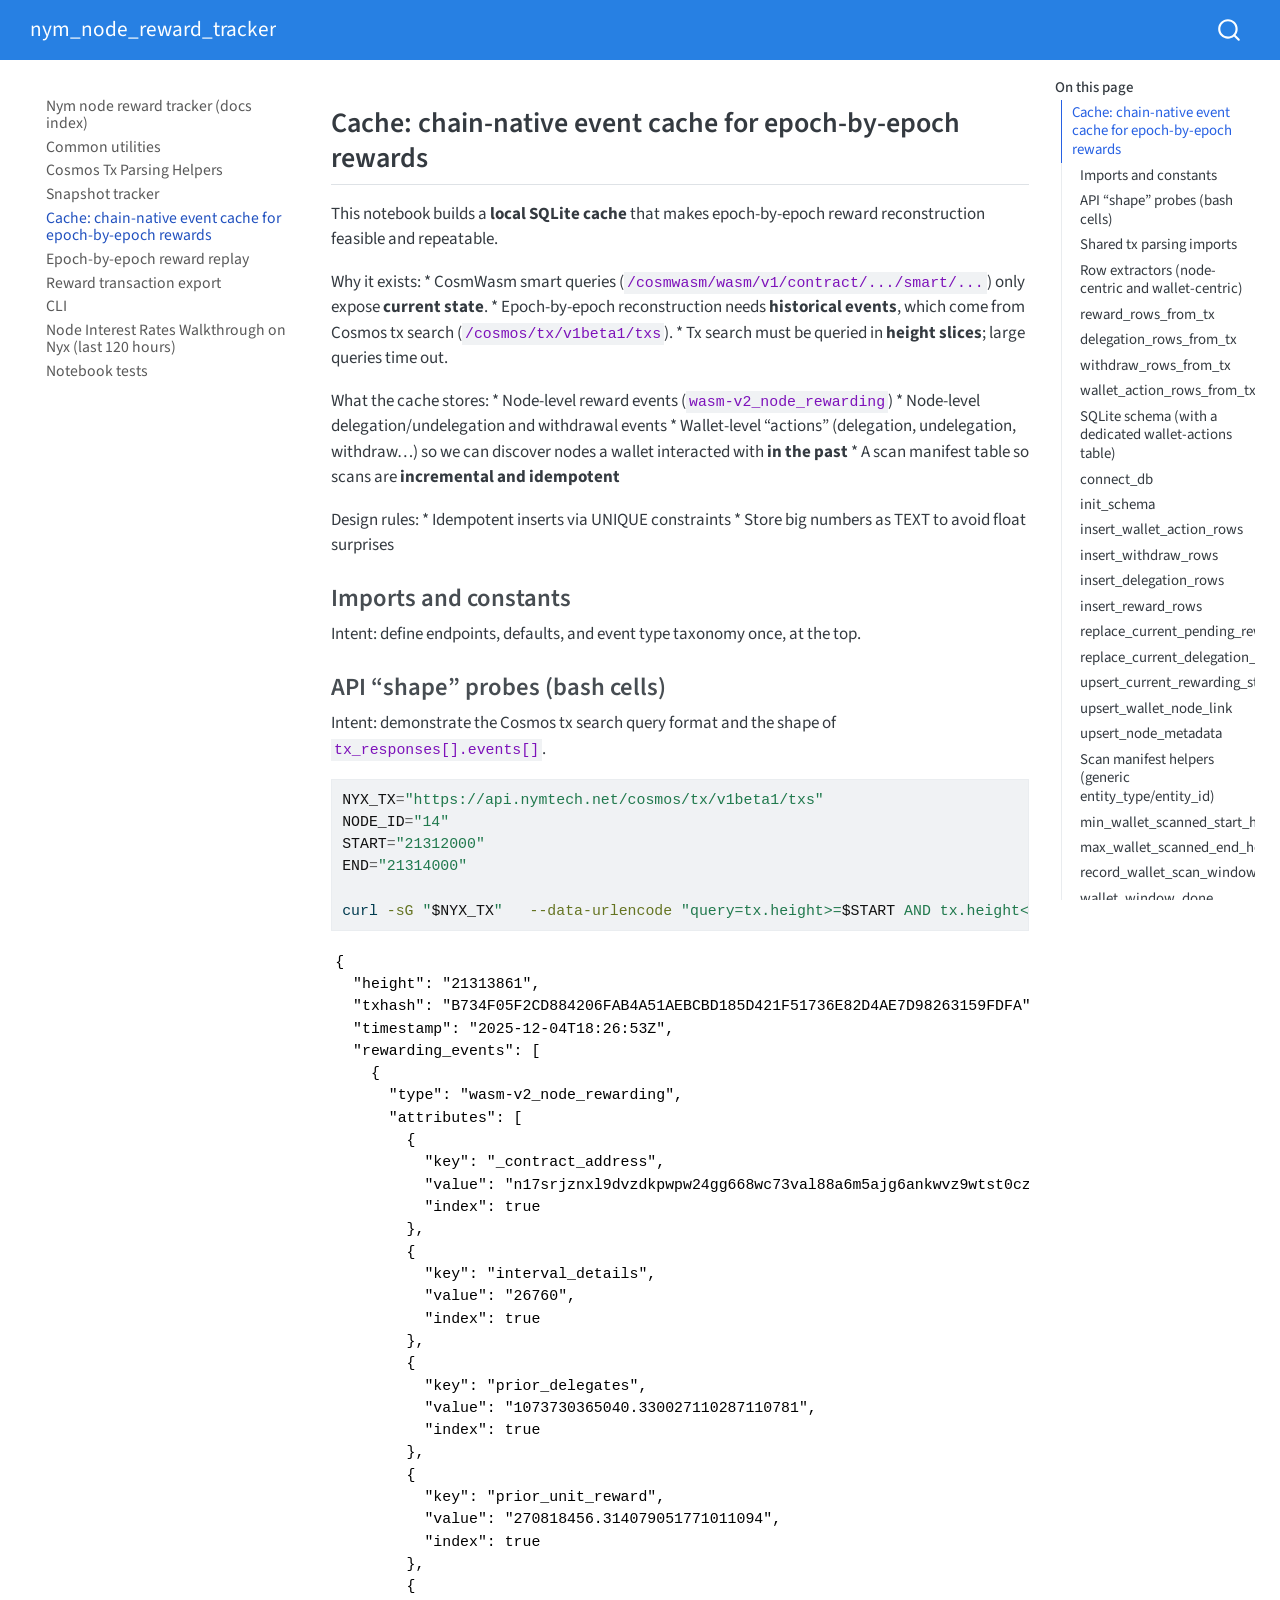
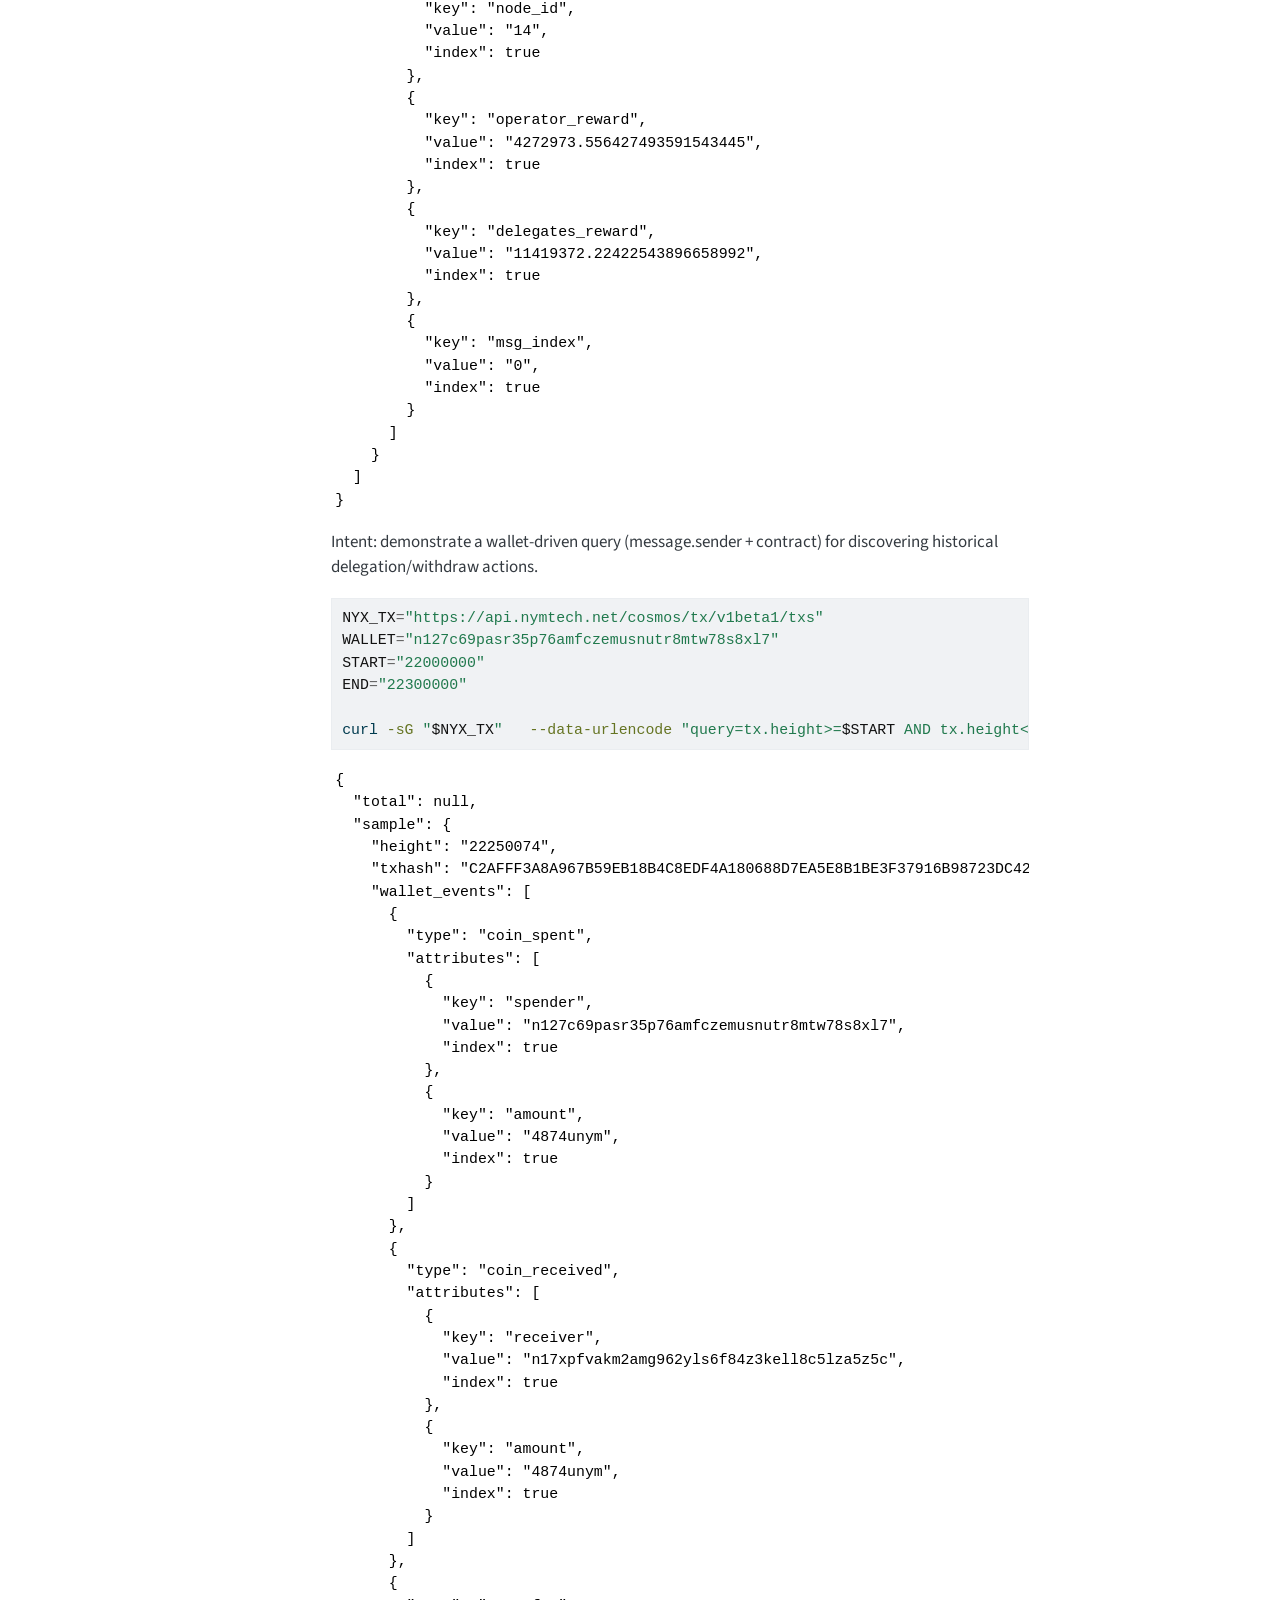
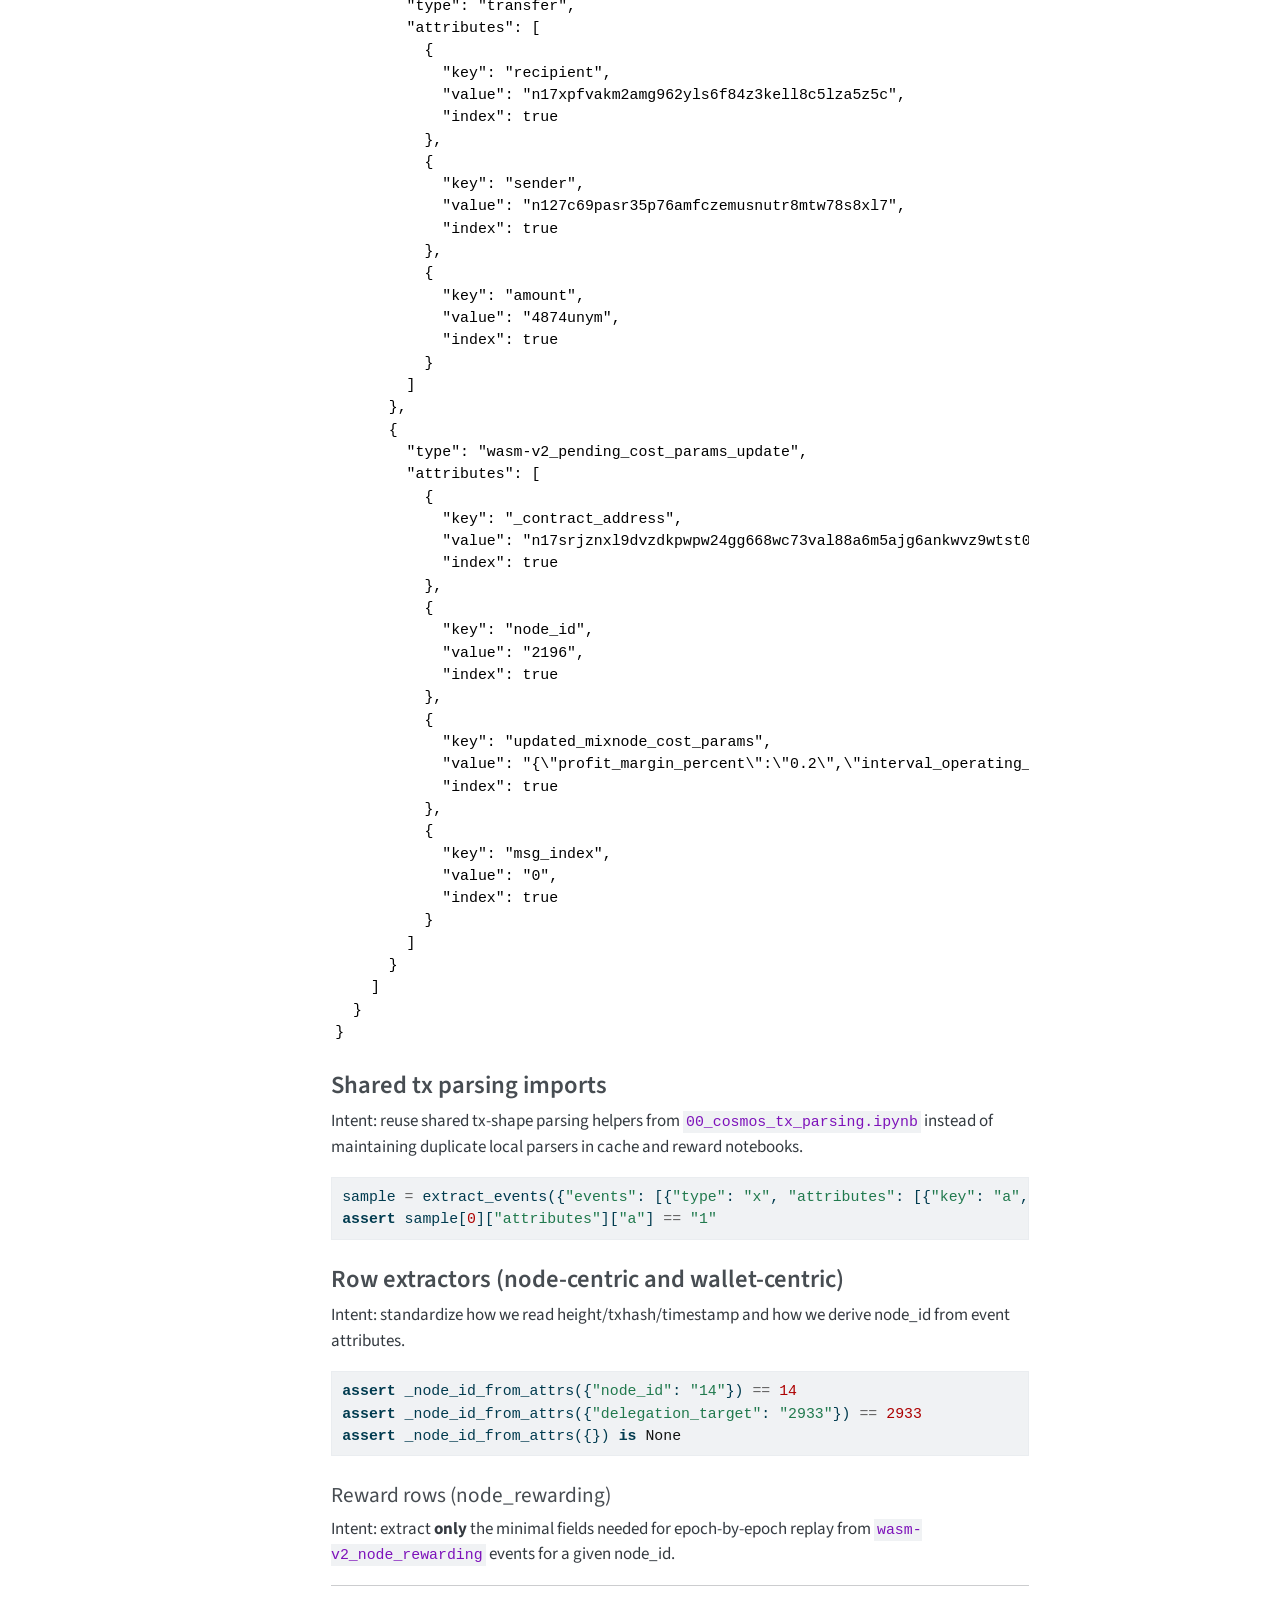
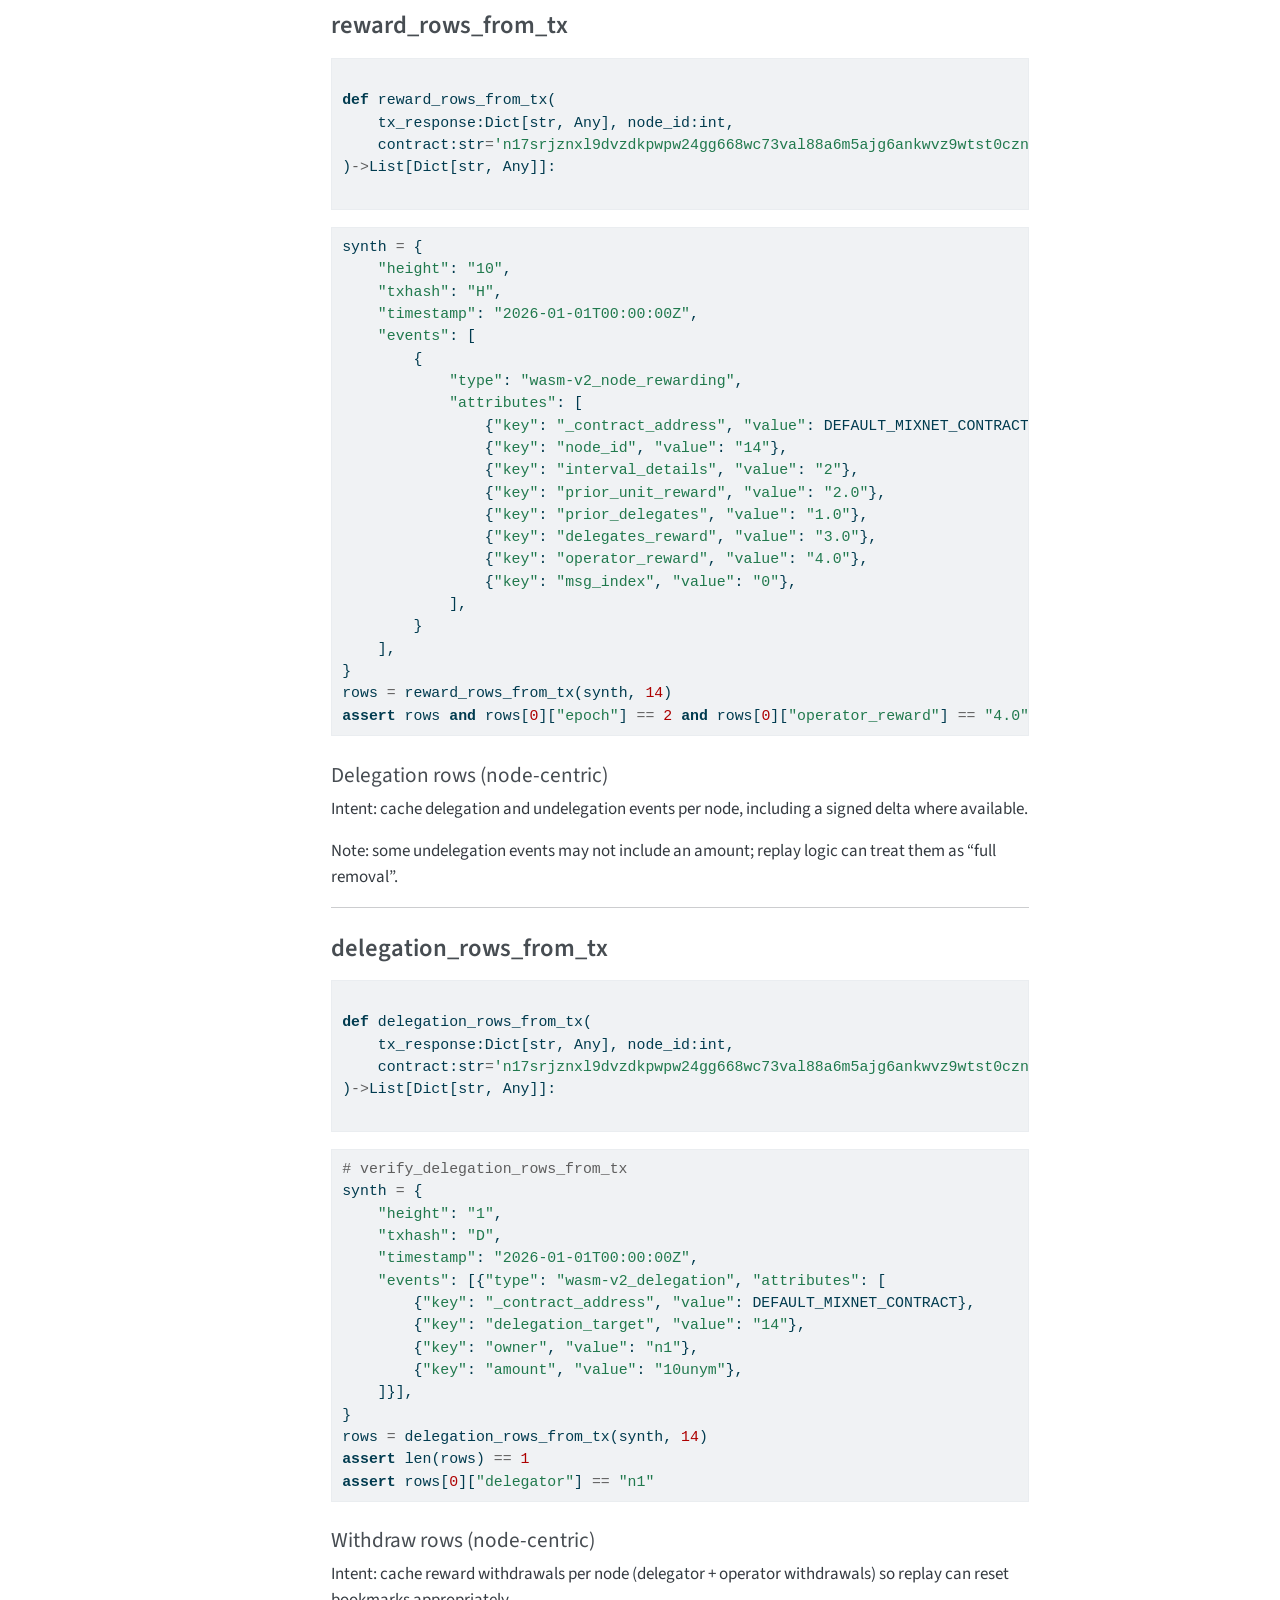
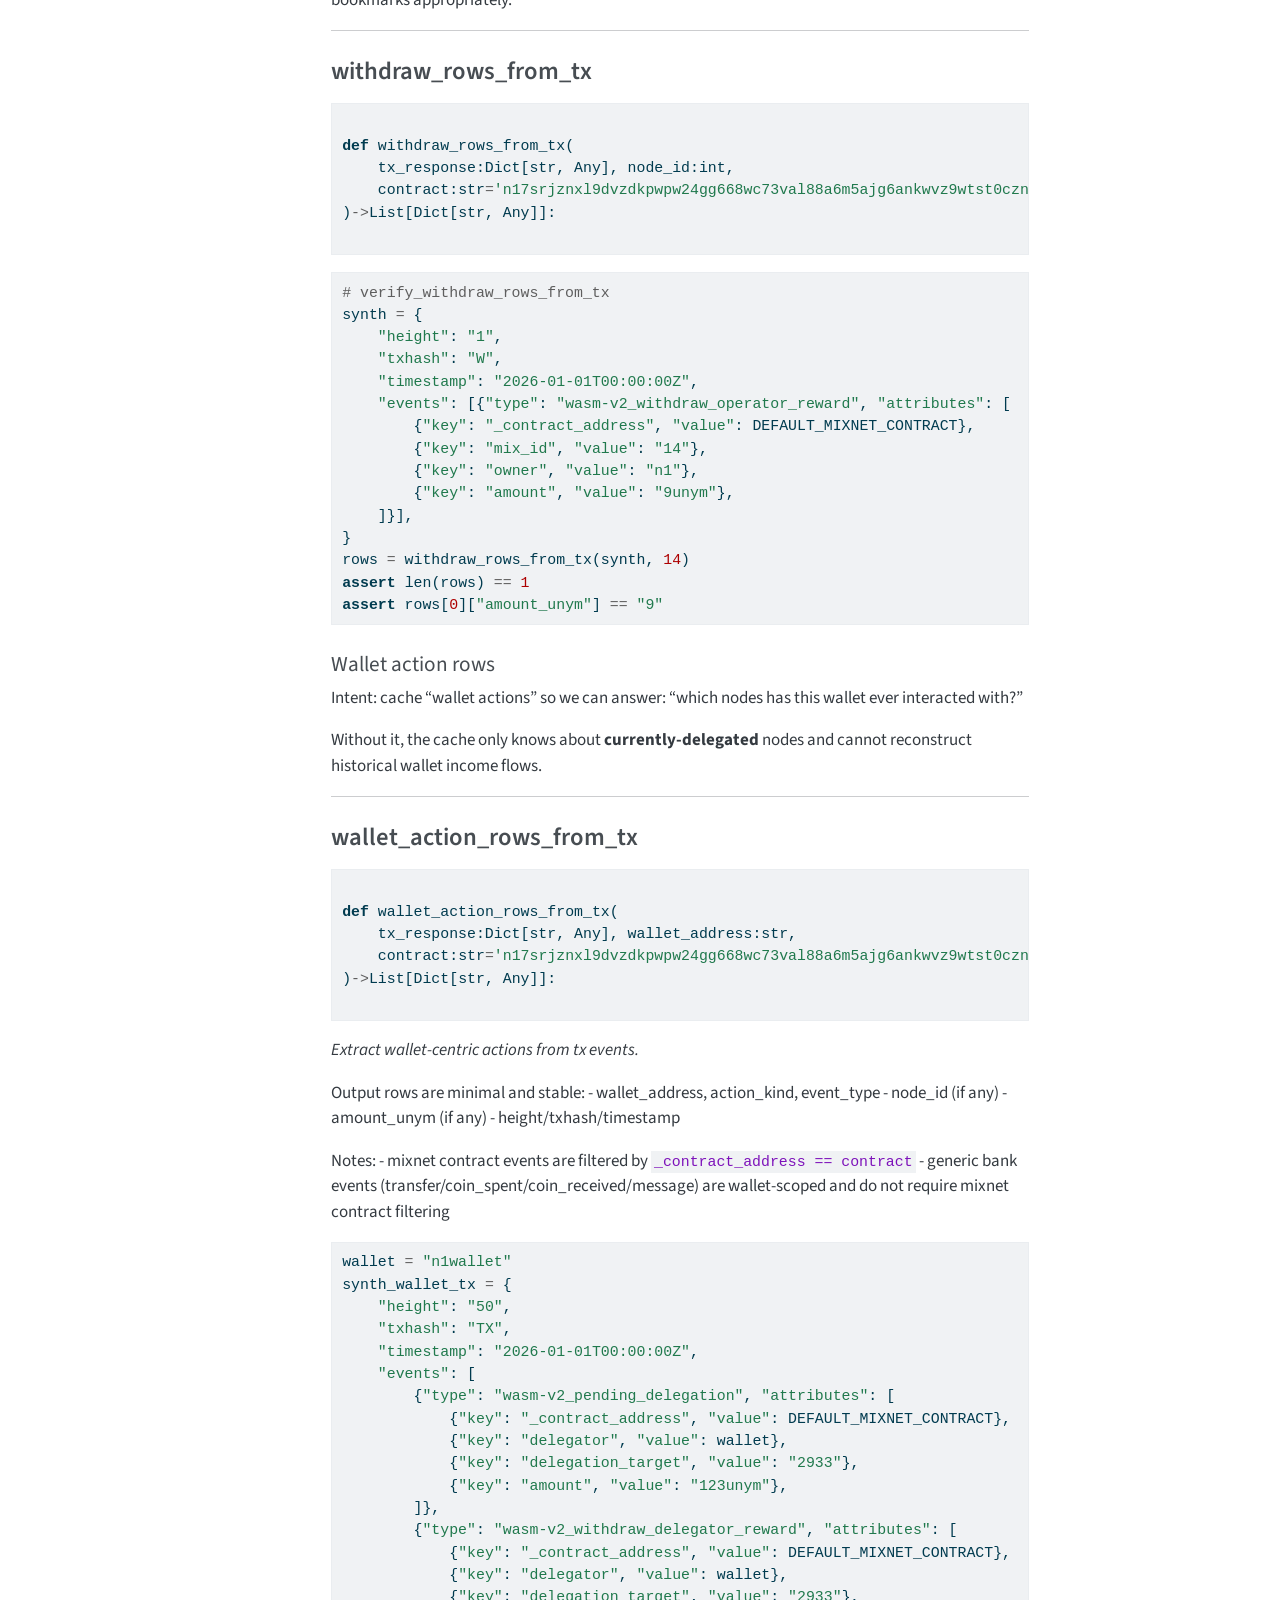
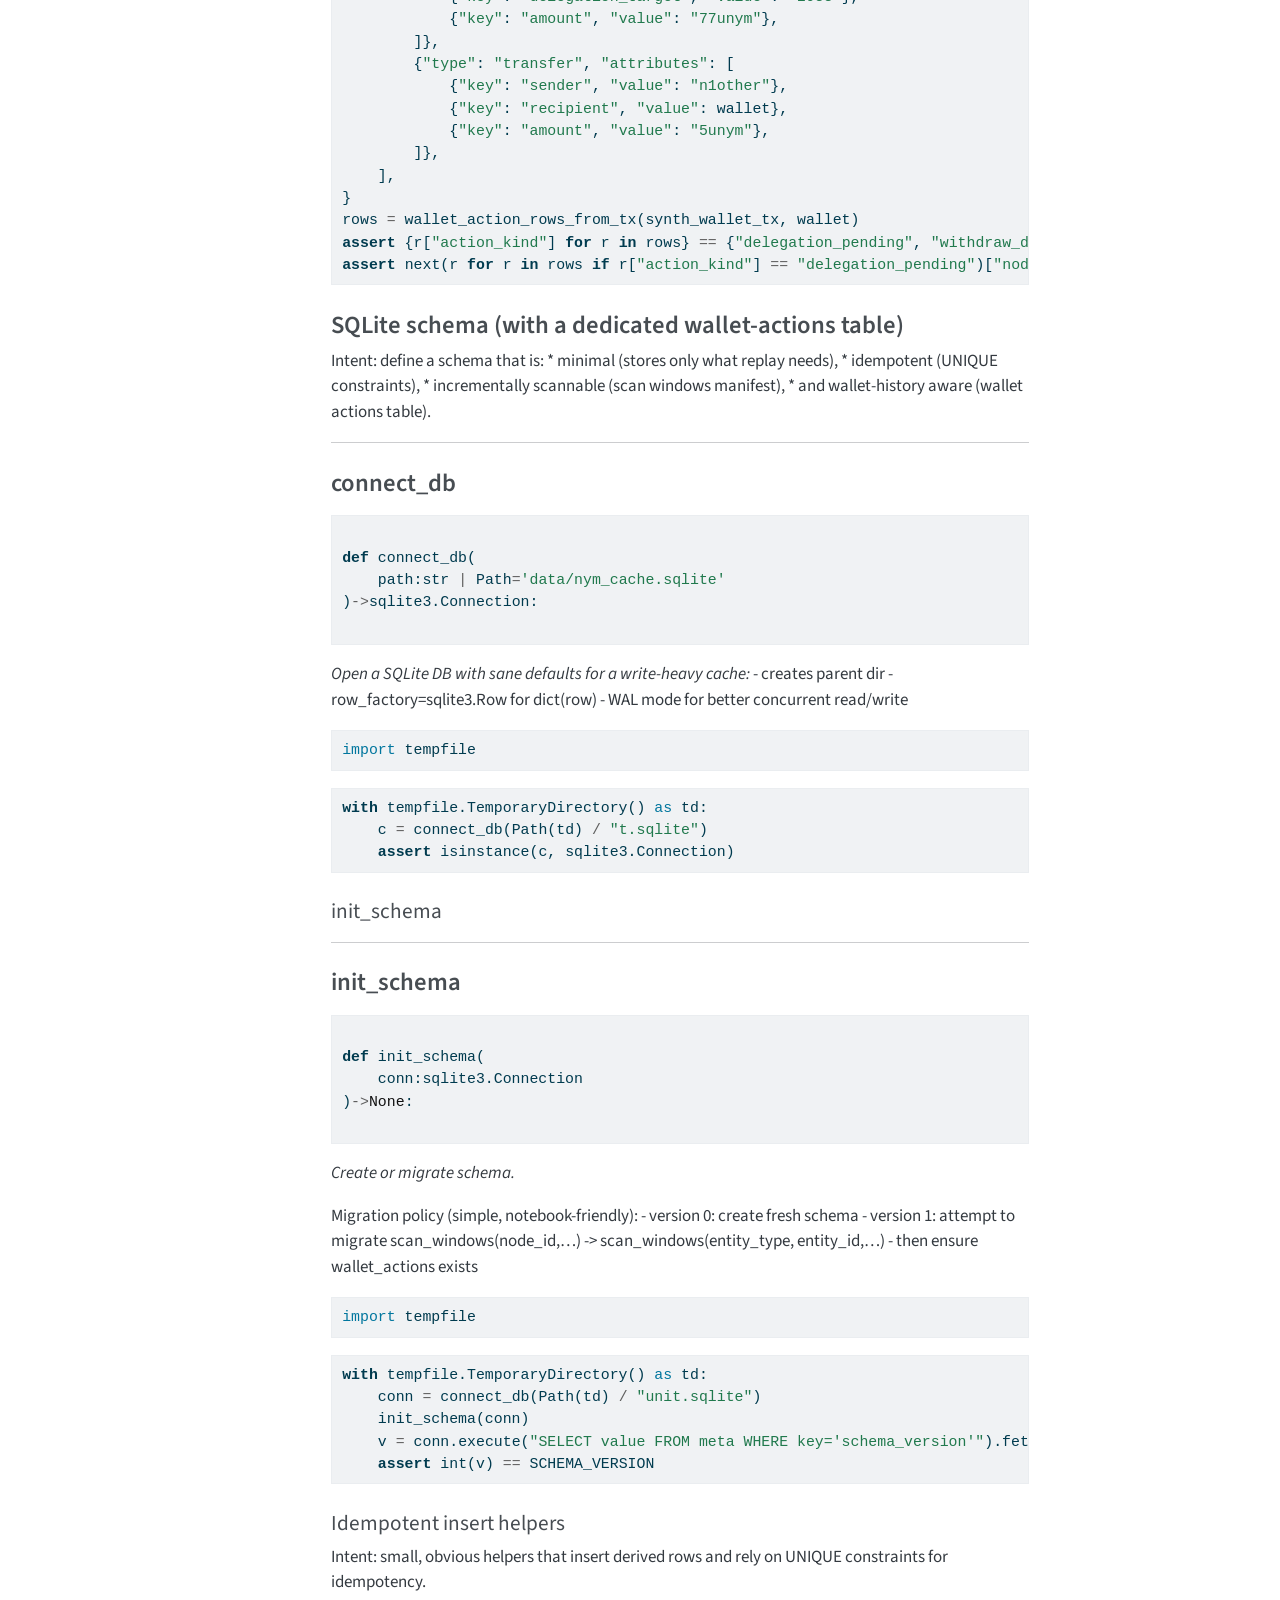
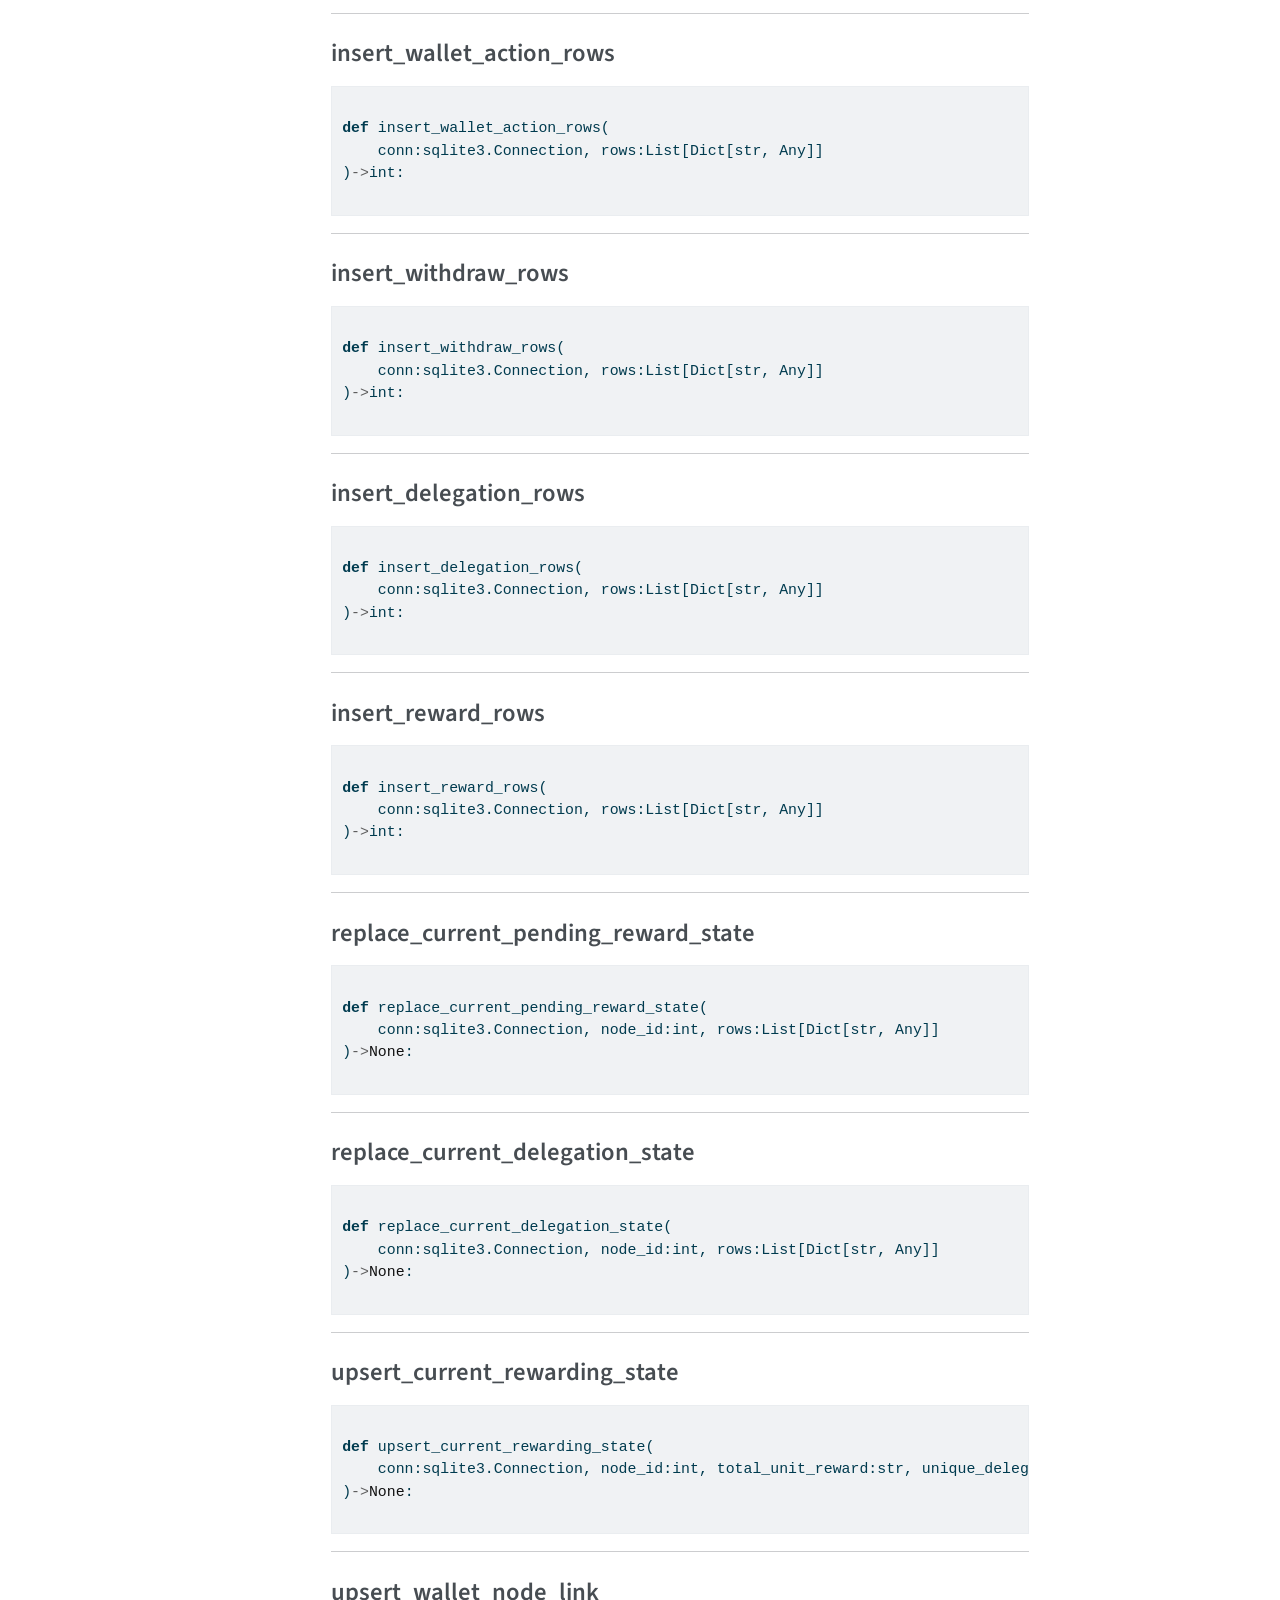
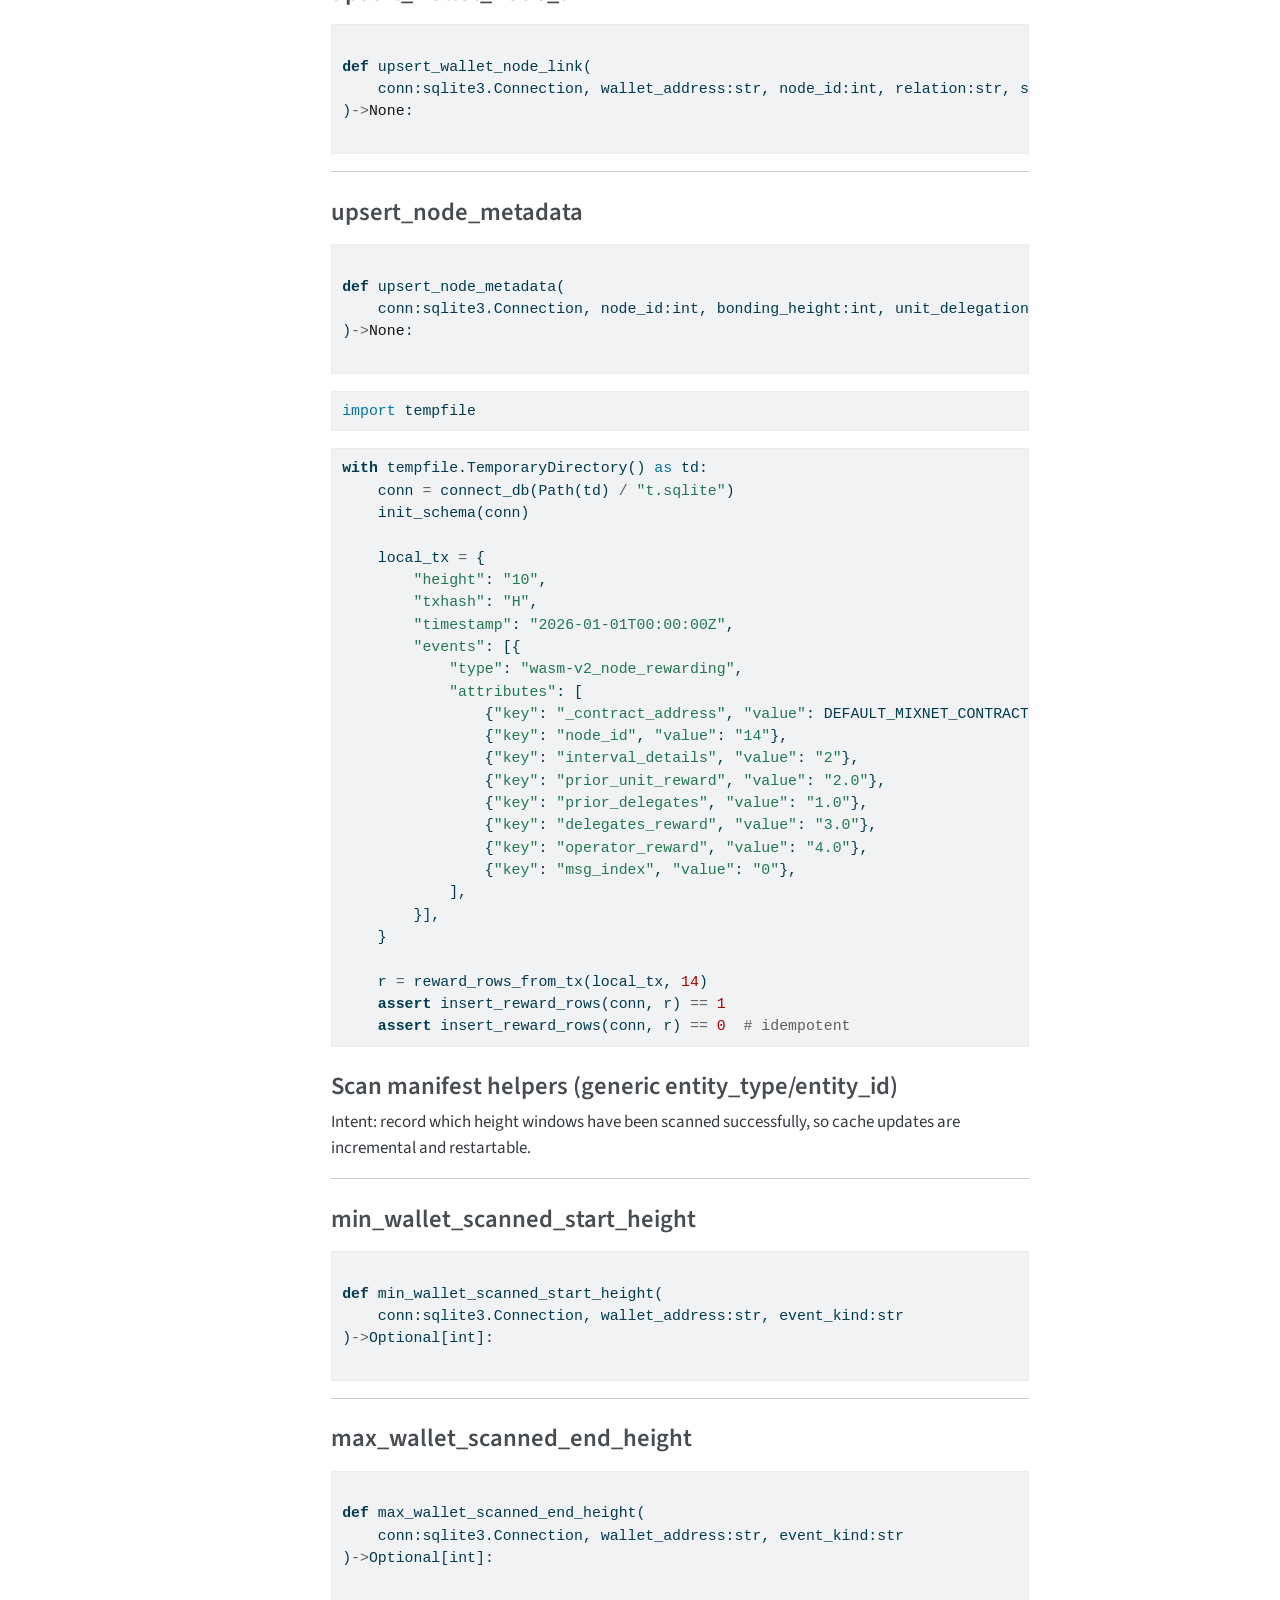
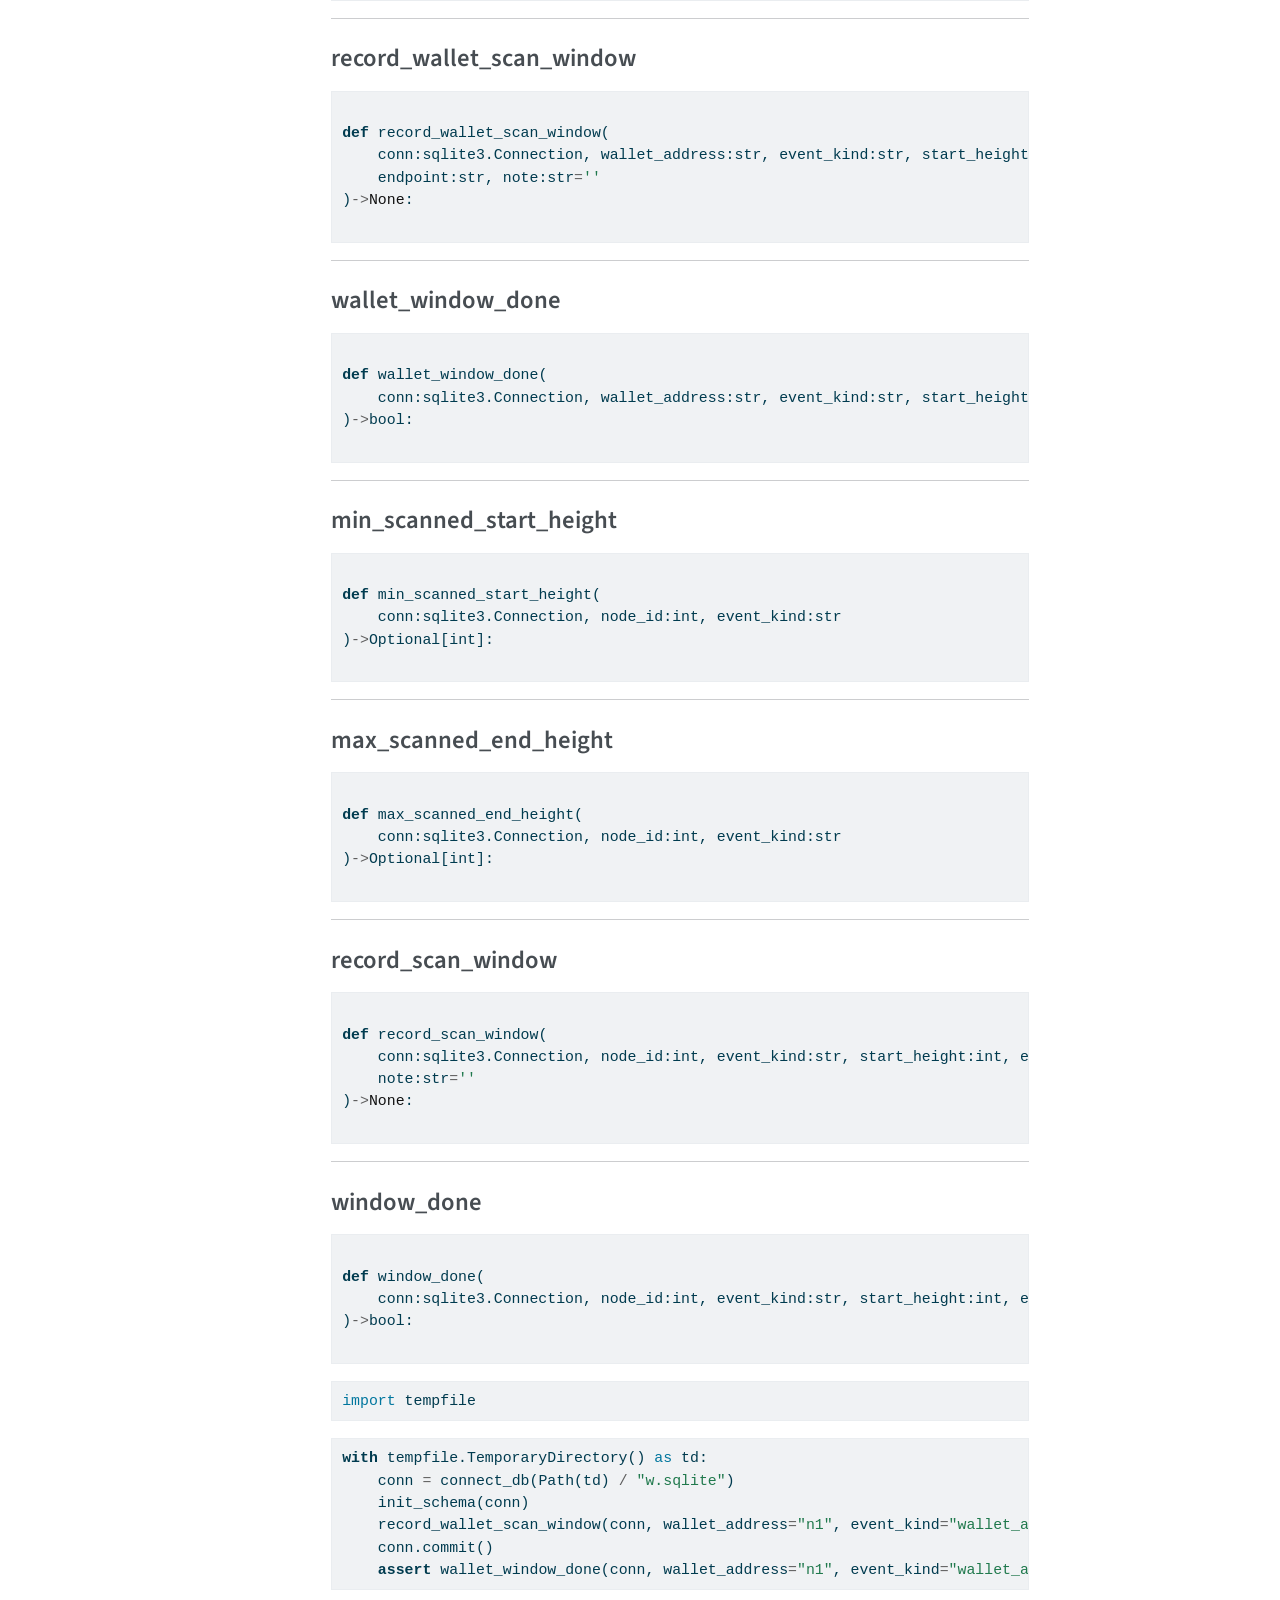
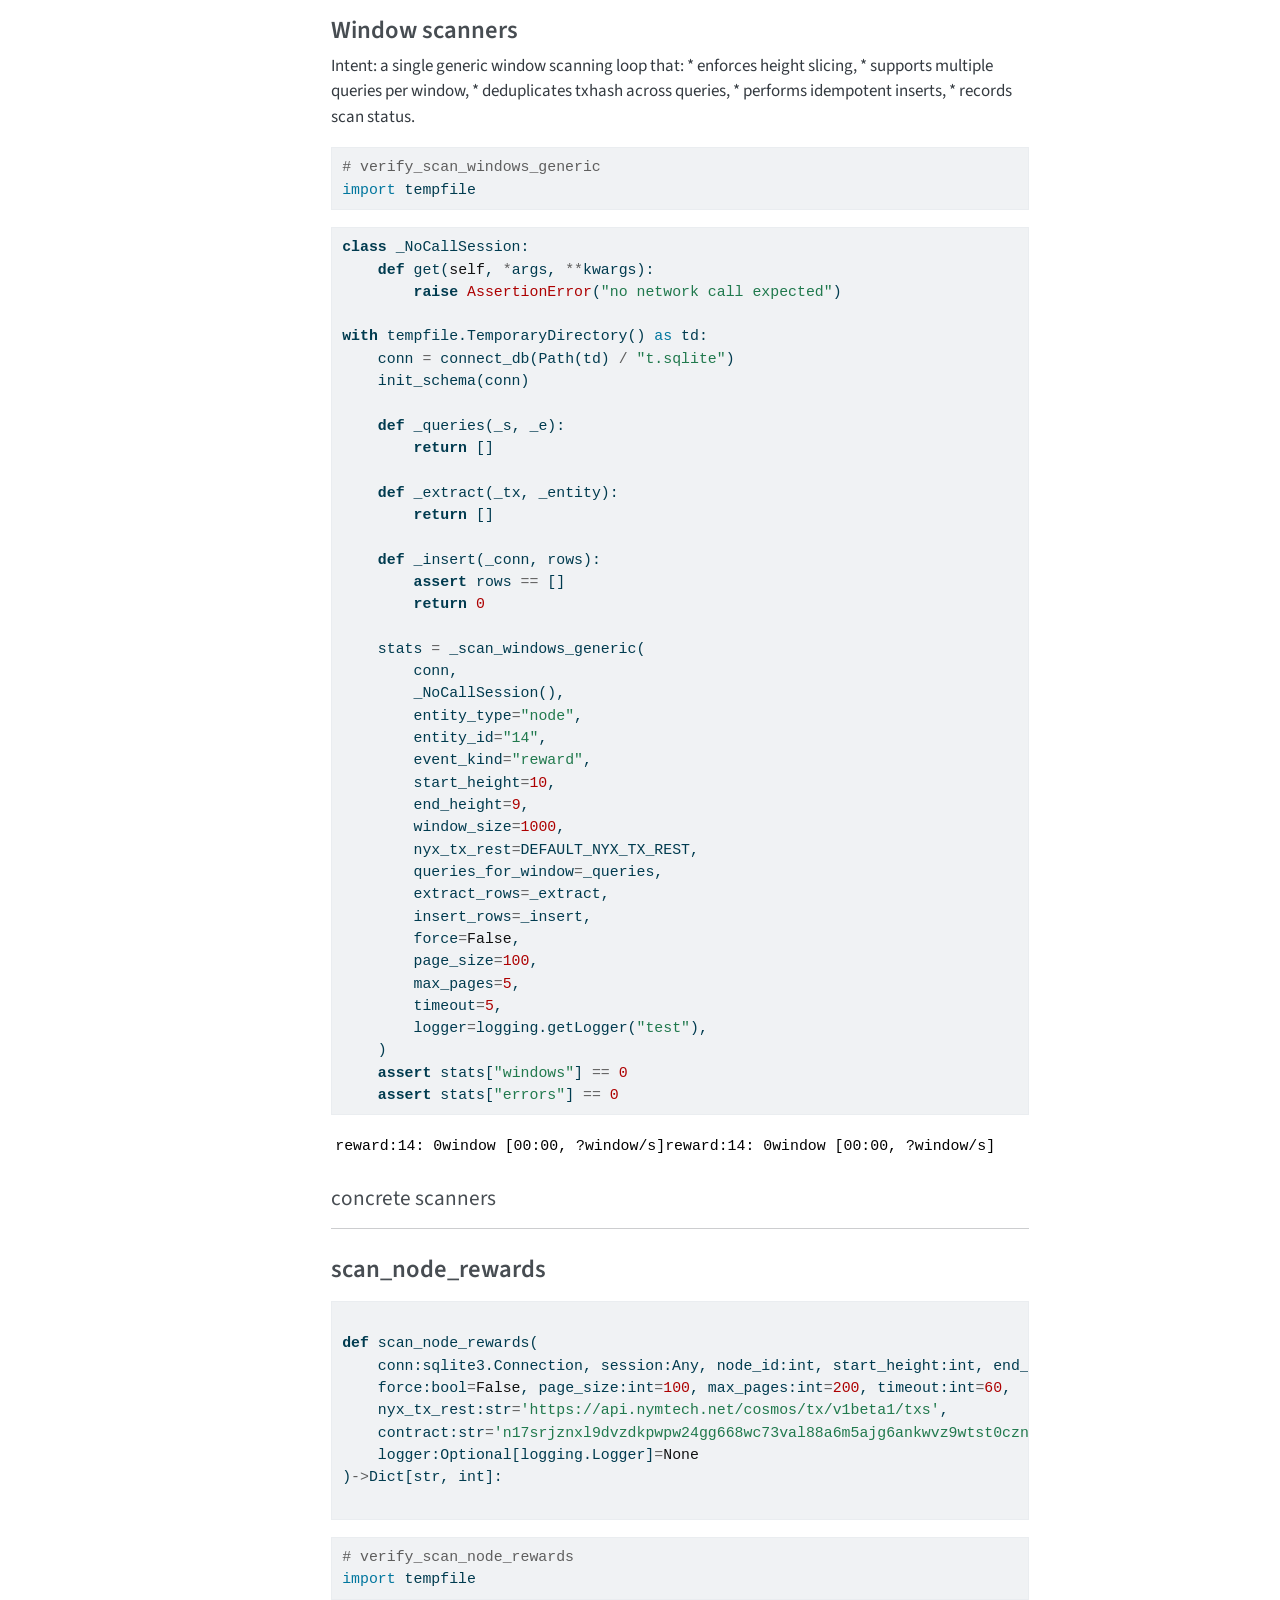
==== commit 805f7ae1: "Update documentation" ====
--- a/02_cache.html
+++ b/02_cache.html
@@ -197,6 +197,12 @@
 </li>
         <li class="sidebar-item">
   <div class="sidebar-item-container"> 
+  <a href="./node_interest_rates_estimation.html" class="sidebar-item-text sidebar-link">
+ <span class="menu-text">Node Interest Rates Walkthrough on Nyx (last 120 hours)</span></a>
+  </div>
+</li>
+        <li class="sidebar-item">
+  <div class="sidebar-item-container"> 
   <a href="./tests.html" class="sidebar-item-text sidebar-link">
  <span class="menu-text">Notebook tests</span></a>
   </div>
@@ -292,7 +298,7 @@
 <section id="api-shape-probes-bash-cells" class="level3">
 <h3 class="anchored" data-anchor-id="api-shape-probes-bash-cells">API “shape” probes (bash cells)</h3>
 <p>Intent: demonstrate the Cosmos tx search query format and the shape of <code>tx_responses[].events[]</code>.</p>
-<div id="56c9664f-908e-4430-b0ad-07fa2586eb97" class="cell" data-quarto-private-1="{&quot;key&quot;:&quot;execution&quot;,&quot;value&quot;:{&quot;iopub.execute_input&quot;:&quot;2026-02-10T20:12:15.308938Z&quot;,&quot;iopub.status.busy&quot;:&quot;2026-02-10T20:12:15.308786Z&quot;,&quot;iopub.status.idle&quot;:&quot;2026-02-10T20:12:15.469274Z&quot;,&quot;shell.execute_reply&quot;:&quot;2026-02-10T20:12:15.468632Z&quot;}}" data-execution_count="5">
+<div id="56c9664f-908e-4430-b0ad-07fa2586eb97" class="cell" data-quarto-private-1="{&quot;key&quot;:&quot;execution&quot;,&quot;value&quot;:{&quot;iopub.execute_input&quot;:&quot;2026-02-12T12:37:02.097529Z&quot;,&quot;iopub.status.busy&quot;:&quot;2026-02-12T12:37:02.097398Z&quot;,&quot;iopub.status.idle&quot;:&quot;2026-02-12T12:37:02.478006Z&quot;,&quot;shell.execute_reply&quot;:&quot;2026-02-12T12:37:02.477230Z&quot;}}" data-execution_count="5">
 <div class="code-copy-outer-scaffold"><div class="sourceCode cell-code" id="cb1"><pre class="sourceCode bash code-with-copy"><code class="sourceCode bash"><span id="cb1-1"><a href="#cb1-1" aria-hidden="true" tabindex="-1"></a><span class="va">NYX_TX</span><span class="op">=</span><span class="st">"https://api.nymtech.net/cosmos/tx/v1beta1/txs"</span></span>
 <span id="cb1-2"><a href="#cb1-2" aria-hidden="true" tabindex="-1"></a><span class="va">NODE_ID</span><span class="op">=</span><span class="st">"14"</span></span>
 <span id="cb1-3"><a href="#cb1-3" aria-hidden="true" tabindex="-1"></a><span class="va">START</span><span class="op">=</span><span class="st">"21312000"</span></span>
@@ -355,7 +361,7 @@
 </div>
 </div>
 <p>Intent: demonstrate a wallet-driven query (message.sender + contract) for discovering historical delegation/withdraw actions.</p>
-<div id="0368e73b-791e-4179-b8e1-89b1dd913d1c" class="cell" data-quarto-private-1="{&quot;key&quot;:&quot;execution&quot;,&quot;value&quot;:{&quot;iopub.execute_input&quot;:&quot;2026-02-10T20:12:15.470706Z&quot;,&quot;iopub.status.busy&quot;:&quot;2026-02-10T20:12:15.470547Z&quot;,&quot;iopub.status.idle&quot;:&quot;2026-02-10T20:12:15.550013Z&quot;,&quot;shell.execute_reply&quot;:&quot;2026-02-10T20:12:15.549345Z&quot;}}" data-execution_count="6">
+<div id="0368e73b-791e-4179-b8e1-89b1dd913d1c" class="cell" data-quarto-private-1="{&quot;key&quot;:&quot;execution&quot;,&quot;value&quot;:{&quot;iopub.execute_input&quot;:&quot;2026-02-12T12:37:02.481203Z&quot;,&quot;iopub.status.busy&quot;:&quot;2026-02-12T12:37:02.481030Z&quot;,&quot;iopub.status.idle&quot;:&quot;2026-02-12T12:37:02.562750Z&quot;,&quot;shell.execute_reply&quot;:&quot;2026-02-12T12:37:02.562122Z&quot;}}" data-execution_count="6">
 <div class="code-copy-outer-scaffold"><div class="sourceCode cell-code" id="cb3"><pre class="sourceCode bash code-with-copy"><code class="sourceCode bash"><span id="cb3-1"><a href="#cb3-1" aria-hidden="true" tabindex="-1"></a><span class="va">NYX_TX</span><span class="op">=</span><span class="st">"https://api.nymtech.net/cosmos/tx/v1beta1/txs"</span></span>
 <span id="cb3-2"><a href="#cb3-2" aria-hidden="true" tabindex="-1"></a><span class="va">WALLET</span><span class="op">=</span><span class="st">"n127c69pasr35p76amfczemusnutr8mtw78s8xl7"</span></span>
 <span id="cb3-3"><a href="#cb3-3" aria-hidden="true" tabindex="-1"></a><span class="va">START</span><span class="op">=</span><span class="st">"22000000"</span></span>
@@ -453,7 +459,7 @@
 <section id="shared-tx-parsing-imports" class="level3">
 <h3 class="anchored" data-anchor-id="shared-tx-parsing-imports">Shared tx parsing imports</h3>
 <p>Intent: reuse shared tx-shape parsing helpers from <code>00_cosmos_tx_parsing.ipynb</code> instead of maintaining duplicate local parsers in cache and reward notebooks.</p>
-<div id="aa501834-4e2f-4e7b-bd83-3bbc3f1f5c4e" class="cell" data-quarto-private-1="{&quot;key&quot;:&quot;execution&quot;,&quot;value&quot;:{&quot;iopub.execute_input&quot;:&quot;2026-02-10T20:12:15.557627Z&quot;,&quot;iopub.status.busy&quot;:&quot;2026-02-10T20:12:15.557450Z&quot;,&quot;iopub.status.idle&quot;:&quot;2026-02-10T20:12:15.559966Z&quot;,&quot;shell.execute_reply&quot;:&quot;2026-02-10T20:12:15.559358Z&quot;}}" data-execution_count="8">
+<div id="aa501834-4e2f-4e7b-bd83-3bbc3f1f5c4e" class="cell" data-quarto-private-1="{&quot;key&quot;:&quot;execution&quot;,&quot;value&quot;:{&quot;iopub.execute_input&quot;:&quot;2026-02-12T12:37:02.569968Z&quot;,&quot;iopub.status.busy&quot;:&quot;2026-02-12T12:37:02.569836Z&quot;,&quot;iopub.status.idle&quot;:&quot;2026-02-12T12:37:02.572403Z&quot;,&quot;shell.execute_reply&quot;:&quot;2026-02-12T12:37:02.571763Z&quot;}}" data-execution_count="8">
 <div class="code-copy-outer-scaffold"><div class="sourceCode cell-code" id="cb5"><pre class="sourceCode python code-with-copy"><code class="sourceCode python"><span id="cb5-1"><a href="#cb5-1" aria-hidden="true" tabindex="-1"></a>sample <span class="op">=</span> extract_events({<span class="st">"events"</span>: [{<span class="st">"type"</span>: <span class="st">"x"</span>, <span class="st">"attributes"</span>: [{<span class="st">"key"</span>: <span class="st">"a"</span>, <span class="st">"value"</span>: <span class="st">"1"</span>}]}]})</span>
 <span id="cb5-2"><a href="#cb5-2" aria-hidden="true" tabindex="-1"></a><span class="cf">assert</span> sample[<span class="dv">0</span>][<span class="st">"attributes"</span>][<span class="st">"a"</span>] <span class="op">==</span> <span class="st">"1"</span></span></code></pre></div><button title="Copy to Clipboard" class="code-copy-button"><i class="bi"></i></button></div>
 </div>
@@ -461,7 +467,7 @@
 <section id="row-extractors-node-centric-and-wallet-centric" class="level3">
 <h3 class="anchored" data-anchor-id="row-extractors-node-centric-and-wallet-centric">Row extractors (node-centric and wallet-centric)</h3>
 <p>Intent: standardize how we read height/txhash/timestamp and how we derive node_id from event attributes.</p>
-<div id="0c912b97-9b91-4807-aee1-38ce920b5946" class="cell" data-quarto-private-1="{&quot;key&quot;:&quot;execution&quot;,&quot;value&quot;:{&quot;iopub.execute_input&quot;:&quot;2026-02-10T20:12:15.565843Z&quot;,&quot;iopub.status.busy&quot;:&quot;2026-02-10T20:12:15.565675Z&quot;,&quot;iopub.status.idle&quot;:&quot;2026-02-10T20:12:15.568195Z&quot;,&quot;shell.execute_reply&quot;:&quot;2026-02-10T20:12:15.567626Z&quot;}}" data-execution_count="10">
+<div id="0c912b97-9b91-4807-aee1-38ce920b5946" class="cell" data-quarto-private-1="{&quot;key&quot;:&quot;execution&quot;,&quot;value&quot;:{&quot;iopub.execute_input&quot;:&quot;2026-02-12T12:37:02.578327Z&quot;,&quot;iopub.status.busy&quot;:&quot;2026-02-12T12:37:02.578188Z&quot;,&quot;iopub.status.idle&quot;:&quot;2026-02-12T12:37:02.580655Z&quot;,&quot;shell.execute_reply&quot;:&quot;2026-02-12T12:37:02.580089Z&quot;}}" data-execution_count="10">
 <div class="code-copy-outer-scaffold"><div class="sourceCode cell-code" id="cb6"><pre class="sourceCode python code-with-copy"><code class="sourceCode python"><span id="cb6-1"><a href="#cb6-1" aria-hidden="true" tabindex="-1"></a><span class="cf">assert</span> _node_id_from_attrs({<span class="st">"node_id"</span>: <span class="st">"14"</span>}) <span class="op">==</span> <span class="dv">14</span></span>
 <span id="cb6-2"><a href="#cb6-2" aria-hidden="true" tabindex="-1"></a><span class="cf">assert</span> _node_id_from_attrs({<span class="st">"delegation_target"</span>: <span class="st">"2933"</span>}) <span class="op">==</span> <span class="dv">2933</span></span>
 <span id="cb6-3"><a href="#cb6-3" aria-hidden="true" tabindex="-1"></a><span class="cf">assert</span> _node_id_from_attrs({}) <span class="kw">is</span> <span class="va">None</span></span></code></pre></div><button title="Copy to Clipboard" class="code-copy-button"><i class="bi"></i></button></div>
@@ -480,7 +486,7 @@
 <span id="cb7-4"><a href="#cb7-4" aria-hidden="true" tabindex="-1"></a>    contract:<span class="bu">str</span><span class="op">=</span><span class="st">'n17srjznxl9dvzdkpwpw24gg668wc73val88a6m5ajg6ankwvz9wtst0cznr'</span></span>
 <span id="cb7-5"><a href="#cb7-5" aria-hidden="true" tabindex="-1"></a>)<span class="op">-&gt;</span>List[Dict[<span class="bu">str</span>, Any]]:</span>
 <span id="cb7-6"><a href="#cb7-6" aria-hidden="true" tabindex="-1"></a></span></code></pre></div><button title="Copy to Clipboard" class="code-copy-button"><i class="bi"></i></button></div>
-<div id="fb7e4dbc-1672-443e-baf2-607a8f07af2c" class="cell" data-quarto-private-1="{&quot;key&quot;:&quot;execution&quot;,&quot;value&quot;:{&quot;iopub.execute_input&quot;:&quot;2026-02-10T20:12:15.575427Z&quot;,&quot;iopub.status.busy&quot;:&quot;2026-02-10T20:12:15.575270Z&quot;,&quot;iopub.status.idle&quot;:&quot;2026-02-10T20:12:15.578629Z&quot;,&quot;shell.execute_reply&quot;:&quot;2026-02-10T20:12:15.577950Z&quot;}}" data-execution_count="12">
+<div id="fb7e4dbc-1672-443e-baf2-607a8f07af2c" class="cell" data-quarto-private-1="{&quot;key&quot;:&quot;execution&quot;,&quot;value&quot;:{&quot;iopub.execute_input&quot;:&quot;2026-02-12T12:37:02.587652Z&quot;,&quot;iopub.status.busy&quot;:&quot;2026-02-12T12:37:02.587521Z&quot;,&quot;iopub.status.idle&quot;:&quot;2026-02-12T12:37:02.590489Z&quot;,&quot;shell.execute_reply&quot;:&quot;2026-02-12T12:37:02.590020Z&quot;}}" data-execution_count="12">
 <div class="code-copy-outer-scaffold"><div class="sourceCode cell-code" id="cb8"><pre class="sourceCode python code-with-copy"><code class="sourceCode python"><span id="cb8-1"><a href="#cb8-1" aria-hidden="true" tabindex="-1"></a>synth <span class="op">=</span> {</span>
 <span id="cb8-2"><a href="#cb8-2" aria-hidden="true" tabindex="-1"></a>    <span class="st">"height"</span>: <span class="st">"10"</span>,</span>
 <span id="cb8-3"><a href="#cb8-3" aria-hidden="true" tabindex="-1"></a>    <span class="st">"txhash"</span>: <span class="st">"H"</span>,</span>
@@ -519,7 +525,7 @@
 <span id="cb9-4"><a href="#cb9-4" aria-hidden="true" tabindex="-1"></a>    contract:<span class="bu">str</span><span class="op">=</span><span class="st">'n17srjznxl9dvzdkpwpw24gg668wc73val88a6m5ajg6ankwvz9wtst0cznr'</span></span>
 <span id="cb9-5"><a href="#cb9-5" aria-hidden="true" tabindex="-1"></a>)<span class="op">-&gt;</span>List[Dict[<span class="bu">str</span>, Any]]:</span>
 <span id="cb9-6"><a href="#cb9-6" aria-hidden="true" tabindex="-1"></a></span></code></pre></div><button title="Copy to Clipboard" class="code-copy-button"><i class="bi"></i></button></div>
-<div id="668760e7" class="cell" data-quarto-private-1="{&quot;key&quot;:&quot;execution&quot;,&quot;value&quot;:{&quot;iopub.execute_input&quot;:&quot;2026-02-10T20:12:15.585580Z&quot;,&quot;iopub.status.busy&quot;:&quot;2026-02-10T20:12:15.585428Z&quot;,&quot;iopub.status.idle&quot;:&quot;2026-02-10T20:12:15.588310Z&quot;,&quot;shell.execute_reply&quot;:&quot;2026-02-10T20:12:15.587768Z&quot;}}" data-execution_count="14">
+<div id="668760e7" class="cell" data-quarto-private-1="{&quot;key&quot;:&quot;execution&quot;,&quot;value&quot;:{&quot;iopub.execute_input&quot;:&quot;2026-02-12T12:37:02.597614Z&quot;,&quot;iopub.status.busy&quot;:&quot;2026-02-12T12:37:02.597485Z&quot;,&quot;iopub.status.idle&quot;:&quot;2026-02-12T12:37:02.600296Z&quot;,&quot;shell.execute_reply&quot;:&quot;2026-02-12T12:37:02.599729Z&quot;}}" data-execution_count="14">
 <div class="code-copy-outer-scaffold"><div class="sourceCode cell-code" id="cb10"><pre class="sourceCode python code-with-copy"><code class="sourceCode python"><span id="cb10-1"><a href="#cb10-1" aria-hidden="true" tabindex="-1"></a><span class="co"># verify_delegation_rows_from_tx</span></span>
 <span id="cb10-2"><a href="#cb10-2" aria-hidden="true" tabindex="-1"></a>synth <span class="op">=</span> {</span>
 <span id="cb10-3"><a href="#cb10-3" aria-hidden="true" tabindex="-1"></a>    <span class="st">"height"</span>: <span class="st">"1"</span>,</span>
@@ -550,7 +556,7 @@
 <span id="cb11-4"><a href="#cb11-4" aria-hidden="true" tabindex="-1"></a>    contract:<span class="bu">str</span><span class="op">=</span><span class="st">'n17srjznxl9dvzdkpwpw24gg668wc73val88a6m5ajg6ankwvz9wtst0cznr'</span></span>
 <span id="cb11-5"><a href="#cb11-5" aria-hidden="true" tabindex="-1"></a>)<span class="op">-&gt;</span>List[Dict[<span class="bu">str</span>, Any]]:</span>
 <span id="cb11-6"><a href="#cb11-6" aria-hidden="true" tabindex="-1"></a></span></code></pre></div><button title="Copy to Clipboard" class="code-copy-button"><i class="bi"></i></button></div>
-<div id="10de9b17" class="cell" data-quarto-private-1="{&quot;key&quot;:&quot;execution&quot;,&quot;value&quot;:{&quot;iopub.execute_input&quot;:&quot;2026-02-10T20:12:15.595945Z&quot;,&quot;iopub.status.busy&quot;:&quot;2026-02-10T20:12:15.595796Z&quot;,&quot;iopub.status.idle&quot;:&quot;2026-02-10T20:12:15.598696Z&quot;,&quot;shell.execute_reply&quot;:&quot;2026-02-10T20:12:15.598155Z&quot;}}" data-execution_count="16">
+<div id="10de9b17" class="cell" data-quarto-private-1="{&quot;key&quot;:&quot;execution&quot;,&quot;value&quot;:{&quot;iopub.execute_input&quot;:&quot;2026-02-12T12:37:02.607048Z&quot;,&quot;iopub.status.busy&quot;:&quot;2026-02-12T12:37:02.606920Z&quot;,&quot;iopub.status.idle&quot;:&quot;2026-02-12T12:37:02.609824Z&quot;,&quot;shell.execute_reply&quot;:&quot;2026-02-12T12:37:02.609301Z&quot;}}" data-execution_count="16">
 <div class="code-copy-outer-scaffold"><div class="sourceCode cell-code" id="cb12"><pre class="sourceCode python code-with-copy"><code class="sourceCode python"><span id="cb12-1"><a href="#cb12-1" aria-hidden="true" tabindex="-1"></a><span class="co"># verify_withdraw_rows_from_tx</span></span>
 <span id="cb12-2"><a href="#cb12-2" aria-hidden="true" tabindex="-1"></a>synth <span class="op">=</span> {</span>
 <span id="cb12-3"><a href="#cb12-3" aria-hidden="true" tabindex="-1"></a>    <span class="st">"height"</span>: <span class="st">"1"</span>,</span>
@@ -585,7 +591,7 @@
 <p><em>Extract wallet-centric actions from tx events.</em></p>
 <p>Output rows are minimal and stable: - wallet_address, action_kind, event_type - node_id (if any) - amount_unym (if any) - height/txhash/timestamp</p>
 <p>Notes: - mixnet contract events are filtered by <code>_contract_address == contract</code> - generic bank events (transfer/coin_spent/coin_received/message) are wallet-scoped and do not require mixnet contract filtering</p>
-<div id="8cd85411-091d-427b-8f27-f4dfde0fb5fb" class="cell" data-quarto-private-1="{&quot;key&quot;:&quot;execution&quot;,&quot;value&quot;:{&quot;iopub.execute_input&quot;:&quot;2026-02-10T20:12:15.608959Z&quot;,&quot;iopub.status.busy&quot;:&quot;2026-02-10T20:12:15.608800Z&quot;,&quot;iopub.status.idle&quot;:&quot;2026-02-10T20:12:15.612562Z&quot;,&quot;shell.execute_reply&quot;:&quot;2026-02-10T20:12:15.612061Z&quot;}}" data-execution_count="18">
+<div id="8cd85411-091d-427b-8f27-f4dfde0fb5fb" class="cell" data-quarto-private-1="{&quot;key&quot;:&quot;execution&quot;,&quot;value&quot;:{&quot;iopub.execute_input&quot;:&quot;2026-02-12T12:37:02.619829Z&quot;,&quot;iopub.status.busy&quot;:&quot;2026-02-12T12:37:02.619696Z&quot;,&quot;iopub.status.idle&quot;:&quot;2026-02-12T12:37:02.623399Z&quot;,&quot;shell.execute_reply&quot;:&quot;2026-02-12T12:37:02.622891Z&quot;}}" data-execution_count="18">
 <div class="code-copy-outer-scaffold"><div class="sourceCode cell-code" id="cb14"><pre class="sourceCode python code-with-copy"><code class="sourceCode python"><span id="cb14-1"><a href="#cb14-1" aria-hidden="true" tabindex="-1"></a>wallet <span class="op">=</span> <span class="st">"n1wallet"</span></span>
 <span id="cb14-2"><a href="#cb14-2" aria-hidden="true" tabindex="-1"></a>synth_wallet_tx <span class="op">=</span> {</span>
 <span id="cb14-3"><a href="#cb14-3" aria-hidden="true" tabindex="-1"></a>    <span class="st">"height"</span>: <span class="st">"50"</span>,</span>
@@ -629,10 +635,10 @@
 <span id="cb15-4"><a href="#cb15-4" aria-hidden="true" tabindex="-1"></a>)<span class="op">-&gt;</span>sqlite3.Connection:</span>
 <span id="cb15-5"><a href="#cb15-5" aria-hidden="true" tabindex="-1"></a></span></code></pre></div><button title="Copy to Clipboard" class="code-copy-button"><i class="bi"></i></button></div>
 <p><em>Open a SQLite DB with sane defaults for a write-heavy cache:</em> - creates parent dir - row_factory=sqlite3.Row for dict(row) - WAL mode for better concurrent read/write</p>
-<div id="5f5a1b61-7f54-4d74-a7bf-a1faa53c53e6" class="cell" data-quarto-private-1="{&quot;key&quot;:&quot;execution&quot;,&quot;value&quot;:{&quot;iopub.execute_input&quot;:&quot;2026-02-10T20:12:15.619083Z&quot;,&quot;iopub.status.busy&quot;:&quot;2026-02-10T20:12:15.618912Z&quot;,&quot;iopub.status.idle&quot;:&quot;2026-02-10T20:12:15.621157Z&quot;,&quot;shell.execute_reply&quot;:&quot;2026-02-10T20:12:15.620551Z&quot;}}" data-execution_count="20">
+<div id="5f5a1b61-7f54-4d74-a7bf-a1faa53c53e6" class="cell" data-quarto-private-1="{&quot;key&quot;:&quot;execution&quot;,&quot;value&quot;:{&quot;iopub.execute_input&quot;:&quot;2026-02-12T12:37:02.629835Z&quot;,&quot;iopub.status.busy&quot;:&quot;2026-02-12T12:37:02.629698Z&quot;,&quot;iopub.status.idle&quot;:&quot;2026-02-12T12:37:02.631864Z&quot;,&quot;shell.execute_reply&quot;:&quot;2026-02-12T12:37:02.631245Z&quot;}}" data-execution_count="20">
 <div class="code-copy-outer-scaffold"><div class="sourceCode cell-code" id="cb16"><pre class="sourceCode python code-with-copy"><code class="sourceCode python"><span id="cb16-1"><a href="#cb16-1" aria-hidden="true" tabindex="-1"></a><span class="im">import</span> tempfile</span></code></pre></div><button title="Copy to Clipboard" class="code-copy-button"><i class="bi"></i></button></div>
 </div>
-<div id="234e6188" class="cell" data-quarto-private-1="{&quot;key&quot;:&quot;execution&quot;,&quot;value&quot;:{&quot;iopub.execute_input&quot;:&quot;2026-02-10T20:12:15.622846Z&quot;,&quot;iopub.status.busy&quot;:&quot;2026-02-10T20:12:15.622667Z&quot;,&quot;iopub.status.idle&quot;:&quot;2026-02-10T20:12:15.642284Z&quot;,&quot;shell.execute_reply&quot;:&quot;2026-02-10T20:12:15.641622Z&quot;}}" data-execution_count="21">
+<div id="234e6188" class="cell" data-quarto-private-1="{&quot;key&quot;:&quot;execution&quot;,&quot;value&quot;:{&quot;iopub.execute_input&quot;:&quot;2026-02-12T12:37:02.633323Z&quot;,&quot;iopub.status.busy&quot;:&quot;2026-02-12T12:37:02.633184Z&quot;,&quot;iopub.status.idle&quot;:&quot;2026-02-12T12:37:02.652699Z&quot;,&quot;shell.execute_reply&quot;:&quot;2026-02-12T12:37:02.651943Z&quot;}}" data-execution_count="21">
 <div class="code-copy-outer-scaffold"><div class="sourceCode cell-code" id="cb17"><pre class="sourceCode python code-with-copy"><code class="sourceCode python"><span id="cb17-1"><a href="#cb17-1" aria-hidden="true" tabindex="-1"></a><span class="cf">with</span> tempfile.TemporaryDirectory() <span class="im">as</span> td:</span>
 <span id="cb17-2"><a href="#cb17-2" aria-hidden="true" tabindex="-1"></a>    c <span class="op">=</span> connect_db(Path(td) <span class="op">/</span> <span class="st">"t.sqlite"</span>)</span>
 <span id="cb17-3"><a href="#cb17-3" aria-hidden="true" tabindex="-1"></a>    <span class="cf">assert</span> <span class="bu">isinstance</span>(c, sqlite3.Connection)</span></code></pre></div><button title="Copy to Clipboard" class="code-copy-button"><i class="bi"></i></button></div>
@@ -651,10 +657,10 @@
 <span id="cb18-5"><a href="#cb18-5" aria-hidden="true" tabindex="-1"></a></span></code></pre></div><button title="Copy to Clipboard" class="code-copy-button"><i class="bi"></i></button></div>
 <p><em>Create or migrate schema.</em></p>
 <p>Migration policy (simple, notebook-friendly): - version 0: create fresh schema - version 1: attempt to migrate scan_windows(node_id,…) -&gt; scan_windows(entity_type, entity_id,…) - then ensure wallet_actions exists</p>
-<div id="11f0b77c-6936-4dce-8d0d-22083331ef1b" class="cell" data-quarto-private-1="{&quot;key&quot;:&quot;execution&quot;,&quot;value&quot;:{&quot;iopub.execute_input&quot;:&quot;2026-02-10T20:12:15.652587Z&quot;,&quot;iopub.status.busy&quot;:&quot;2026-02-10T20:12:15.652429Z&quot;,&quot;iopub.status.idle&quot;:&quot;2026-02-10T20:12:15.654649Z&quot;,&quot;shell.execute_reply&quot;:&quot;2026-02-10T20:12:15.654156Z&quot;}}" data-execution_count="23">
+<div id="11f0b77c-6936-4dce-8d0d-22083331ef1b" class="cell" data-quarto-private-1="{&quot;key&quot;:&quot;execution&quot;,&quot;value&quot;:{&quot;iopub.execute_input&quot;:&quot;2026-02-12T12:37:02.663643Z&quot;,&quot;iopub.status.busy&quot;:&quot;2026-02-12T12:37:02.663508Z&quot;,&quot;iopub.status.idle&quot;:&quot;2026-02-12T12:37:02.665923Z&quot;,&quot;shell.execute_reply&quot;:&quot;2026-02-12T12:37:02.665193Z&quot;}}" data-execution_count="23">
 <div class="code-copy-outer-scaffold"><div class="sourceCode cell-code" id="cb19"><pre class="sourceCode python code-with-copy"><code class="sourceCode python"><span id="cb19-1"><a href="#cb19-1" aria-hidden="true" tabindex="-1"></a><span class="im">import</span> tempfile</span></code></pre></div><button title="Copy to Clipboard" class="code-copy-button"><i class="bi"></i></button></div>
 </div>
-<div id="8f35d6cc" class="cell" data-quarto-private-1="{&quot;key&quot;:&quot;execution&quot;,&quot;value&quot;:{&quot;iopub.execute_input&quot;:&quot;2026-02-10T20:12:15.656568Z&quot;,&quot;iopub.status.busy&quot;:&quot;2026-02-10T20:12:15.656377Z&quot;,&quot;iopub.status.idle&quot;:&quot;2026-02-10T20:12:15.684682Z&quot;,&quot;shell.execute_reply&quot;:&quot;2026-02-10T20:12:15.683965Z&quot;}}" data-execution_count="24">
+<div id="8f35d6cc" class="cell" data-quarto-private-1="{&quot;key&quot;:&quot;execution&quot;,&quot;value&quot;:{&quot;iopub.execute_input&quot;:&quot;2026-02-12T12:37:02.667427Z&quot;,&quot;iopub.status.busy&quot;:&quot;2026-02-12T12:37:02.667293Z&quot;,&quot;iopub.status.idle&quot;:&quot;2026-02-12T12:37:02.702524Z&quot;,&quot;shell.execute_reply&quot;:&quot;2026-02-12T12:37:02.701743Z&quot;}}" data-execution_count="24">
 <div class="code-copy-outer-scaffold"><div class="sourceCode cell-code" id="cb20"><pre class="sourceCode python code-with-copy"><code class="sourceCode python"><span id="cb20-1"><a href="#cb20-1" aria-hidden="true" tabindex="-1"></a><span class="cf">with</span> tempfile.TemporaryDirectory() <span class="im">as</span> td:</span>
 <span id="cb20-2"><a href="#cb20-2" aria-hidden="true" tabindex="-1"></a>    conn <span class="op">=</span> connect_db(Path(td) <span class="op">/</span> <span class="st">"unit.sqlite"</span>)</span>
 <span id="cb20-3"><a href="#cb20-3" aria-hidden="true" tabindex="-1"></a>    init_schema(conn)</span>
@@ -746,10 +752,10 @@
 <span id="cb29-3"><a href="#cb29-3" aria-hidden="true" tabindex="-1"></a>    conn:sqlite3.Connection, node_id:<span class="bu">int</span>, bonding_height:<span class="bu">int</span>, unit_delegation:<span class="bu">str</span>, contract:<span class="bu">str</span></span>
 <span id="cb29-4"><a href="#cb29-4" aria-hidden="true" tabindex="-1"></a>)<span class="op">-&gt;</span><span class="va">None</span>:</span>
 <span id="cb29-5"><a href="#cb29-5" aria-hidden="true" tabindex="-1"></a></span></code></pre></div><button title="Copy to Clipboard" class="code-copy-button"><i class="bi"></i></button></div>
-<div id="5643c085-02bb-41cb-a196-abda55a1b4af" class="cell" data-quarto-private-1="{&quot;key&quot;:&quot;execution&quot;,&quot;value&quot;:{&quot;iopub.execute_input&quot;:&quot;2026-02-10T20:12:15.699083Z&quot;,&quot;iopub.status.busy&quot;:&quot;2026-02-10T20:12:15.698931Z&quot;,&quot;iopub.status.idle&quot;:&quot;2026-02-10T20:12:15.701390Z&quot;,&quot;shell.execute_reply&quot;:&quot;2026-02-10T20:12:15.700735Z&quot;}}" data-execution_count="26">
+<div id="5643c085-02bb-41cb-a196-abda55a1b4af" class="cell" data-quarto-private-1="{&quot;key&quot;:&quot;execution&quot;,&quot;value&quot;:{&quot;iopub.execute_input&quot;:&quot;2026-02-12T12:37:02.716268Z&quot;,&quot;iopub.status.busy&quot;:&quot;2026-02-12T12:37:02.716131Z&quot;,&quot;iopub.status.idle&quot;:&quot;2026-02-12T12:37:02.718532Z&quot;,&quot;shell.execute_reply&quot;:&quot;2026-02-12T12:37:02.717883Z&quot;}}" data-execution_count="26">
 <div class="code-copy-outer-scaffold"><div class="sourceCode cell-code" id="cb30"><pre class="sourceCode python code-with-copy"><code class="sourceCode python"><span id="cb30-1"><a href="#cb30-1" aria-hidden="true" tabindex="-1"></a><span class="im">import</span> tempfile</span></code></pre></div><button title="Copy to Clipboard" class="code-copy-button"><i class="bi"></i></button></div>
 </div>
-<div id="6bba2cab" class="cell" data-quarto-private-1="{&quot;key&quot;:&quot;execution&quot;,&quot;value&quot;:{&quot;iopub.execute_input&quot;:&quot;2026-02-10T20:12:15.702931Z&quot;,&quot;iopub.status.busy&quot;:&quot;2026-02-10T20:12:15.702772Z&quot;,&quot;iopub.status.idle&quot;:&quot;2026-02-10T20:12:15.731970Z&quot;,&quot;shell.execute_reply&quot;:&quot;2026-02-10T20:12:15.731269Z&quot;}}" data-execution_count="27">
+<div id="6bba2cab" class="cell" data-quarto-private-1="{&quot;key&quot;:&quot;execution&quot;,&quot;value&quot;:{&quot;iopub.execute_input&quot;:&quot;2026-02-12T12:37:02.719892Z&quot;,&quot;iopub.status.busy&quot;:&quot;2026-02-12T12:37:02.719747Z&quot;,&quot;iopub.status.idle&quot;:&quot;2026-02-12T12:37:02.748864Z&quot;,&quot;shell.execute_reply&quot;:&quot;2026-02-12T12:37:02.748018Z&quot;}}" data-execution_count="27">
 <div class="code-copy-outer-scaffold"><div class="sourceCode cell-code" id="cb31"><pre class="sourceCode python code-with-copy"><code class="sourceCode python"><span id="cb31-1"><a href="#cb31-1" aria-hidden="true" tabindex="-1"></a><span class="cf">with</span> tempfile.TemporaryDirectory() <span class="im">as</span> td:</span>
 <span id="cb31-2"><a href="#cb31-2" aria-hidden="true" tabindex="-1"></a>    conn <span class="op">=</span> connect_db(Path(td) <span class="op">/</span> <span class="st">"t.sqlite"</span>)</span>
 <span id="cb31-3"><a href="#cb31-3" aria-hidden="true" tabindex="-1"></a>    init_schema(conn)</span>
@@ -855,10 +861,10 @@
 <span id="cb39-3"><a href="#cb39-3" aria-hidden="true" tabindex="-1"></a>    conn:sqlite3.Connection, node_id:<span class="bu">int</span>, event_kind:<span class="bu">str</span>, start_height:<span class="bu">int</span>, end_height:<span class="bu">int</span></span>
 <span id="cb39-4"><a href="#cb39-4" aria-hidden="true" tabindex="-1"></a>)<span class="op">-&gt;</span><span class="bu">bool</span>:</span>
 <span id="cb39-5"><a href="#cb39-5" aria-hidden="true" tabindex="-1"></a></span></code></pre></div><button title="Copy to Clipboard" class="code-copy-button"><i class="bi"></i></button></div>
-<div id="dfa08d88-3dc9-4fbd-acf5-52698bdbc254" class="cell" data-quarto-private-1="{&quot;key&quot;:&quot;execution&quot;,&quot;value&quot;:{&quot;iopub.execute_input&quot;:&quot;2026-02-10T20:12:15.743731Z&quot;,&quot;iopub.status.busy&quot;:&quot;2026-02-10T20:12:15.743557Z&quot;,&quot;iopub.status.idle&quot;:&quot;2026-02-10T20:12:15.745952Z&quot;,&quot;shell.execute_reply&quot;:&quot;2026-02-10T20:12:15.745290Z&quot;}}" data-execution_count="29">
+<div id="dfa08d88-3dc9-4fbd-acf5-52698bdbc254" class="cell" data-quarto-private-1="{&quot;key&quot;:&quot;execution&quot;,&quot;value&quot;:{&quot;iopub.execute_input&quot;:&quot;2026-02-12T12:37:02.761588Z&quot;,&quot;iopub.status.busy&quot;:&quot;2026-02-12T12:37:02.761378Z&quot;,&quot;iopub.status.idle&quot;:&quot;2026-02-12T12:37:02.763781Z&quot;,&quot;shell.execute_reply&quot;:&quot;2026-02-12T12:37:02.763116Z&quot;}}" data-execution_count="29">
 <div class="code-copy-outer-scaffold"><div class="sourceCode cell-code" id="cb40"><pre class="sourceCode python code-with-copy"><code class="sourceCode python"><span id="cb40-1"><a href="#cb40-1" aria-hidden="true" tabindex="-1"></a><span class="im">import</span> tempfile</span></code></pre></div><button title="Copy to Clipboard" class="code-copy-button"><i class="bi"></i></button></div>
 </div>
-<div id="25a90f9d" class="cell" data-quarto-private-1="{&quot;key&quot;:&quot;execution&quot;,&quot;value&quot;:{&quot;iopub.execute_input&quot;:&quot;2026-02-10T20:12:15.747407Z&quot;,&quot;iopub.status.busy&quot;:&quot;2026-02-10T20:12:15.747248Z&quot;,&quot;iopub.status.idle&quot;:&quot;2026-02-10T20:12:15.776058Z&quot;,&quot;shell.execute_reply&quot;:&quot;2026-02-10T20:12:15.775387Z&quot;}}" data-execution_count="30">
+<div id="25a90f9d" class="cell" data-quarto-private-1="{&quot;key&quot;:&quot;execution&quot;,&quot;value&quot;:{&quot;iopub.execute_input&quot;:&quot;2026-02-12T12:37:02.765217Z&quot;,&quot;iopub.status.busy&quot;:&quot;2026-02-12T12:37:02.765088Z&quot;,&quot;iopub.status.idle&quot;:&quot;2026-02-12T12:37:02.794108Z&quot;,&quot;shell.execute_reply&quot;:&quot;2026-02-12T12:37:02.793232Z&quot;}}" data-execution_count="30">
 <div class="code-copy-outer-scaffold"><div class="sourceCode cell-code" id="cb41"><pre class="sourceCode python code-with-copy"><code class="sourceCode python"><span id="cb41-1"><a href="#cb41-1" aria-hidden="true" tabindex="-1"></a><span class="cf">with</span> tempfile.TemporaryDirectory() <span class="im">as</span> td:</span>
 <span id="cb41-2"><a href="#cb41-2" aria-hidden="true" tabindex="-1"></a>    conn <span class="op">=</span> connect_db(Path(td) <span class="op">/</span> <span class="st">"w.sqlite"</span>)</span>
 <span id="cb41-3"><a href="#cb41-3" aria-hidden="true" tabindex="-1"></a>    init_schema(conn)</span>
@@ -870,11 +876,11 @@
 <section id="window-scanners" class="level3">
 <h3 class="anchored" data-anchor-id="window-scanners">Window scanners</h3>
 <p>Intent: a single generic window scanning loop that: * enforces height slicing, * supports multiple queries per window, * deduplicates txhash across queries, * performs idempotent inserts, * records scan status.</p>
-<div id="e99c87c6" class="cell" data-quarto-private-1="{&quot;key&quot;:&quot;execution&quot;,&quot;value&quot;:{&quot;iopub.execute_input&quot;:&quot;2026-02-10T20:12:15.787734Z&quot;,&quot;iopub.status.busy&quot;:&quot;2026-02-10T20:12:15.787557Z&quot;,&quot;iopub.status.idle&quot;:&quot;2026-02-10T20:12:15.789951Z&quot;,&quot;shell.execute_reply&quot;:&quot;2026-02-10T20:12:15.789214Z&quot;}}" data-execution_count="32">
+<div id="e99c87c6" class="cell" data-quarto-private-1="{&quot;key&quot;:&quot;execution&quot;,&quot;value&quot;:{&quot;iopub.execute_input&quot;:&quot;2026-02-12T12:37:02.805572Z&quot;,&quot;iopub.status.busy&quot;:&quot;2026-02-12T12:37:02.805432Z&quot;,&quot;iopub.status.idle&quot;:&quot;2026-02-12T12:37:02.807797Z&quot;,&quot;shell.execute_reply&quot;:&quot;2026-02-12T12:37:02.807042Z&quot;}}" data-execution_count="32">
 <div class="code-copy-outer-scaffold"><div class="sourceCode cell-code" id="cb42"><pre class="sourceCode python code-with-copy"><code class="sourceCode python"><span id="cb42-1"><a href="#cb42-1" aria-hidden="true" tabindex="-1"></a><span class="co"># verify_scan_windows_generic</span></span>
 <span id="cb42-2"><a href="#cb42-2" aria-hidden="true" tabindex="-1"></a><span class="im">import</span> tempfile</span></code></pre></div><button title="Copy to Clipboard" class="code-copy-button"><i class="bi"></i></button></div>
 </div>
-<div id="8199a8d6" class="cell" data-quarto-private-1="{&quot;key&quot;:&quot;execution&quot;,&quot;value&quot;:{&quot;iopub.execute_input&quot;:&quot;2026-02-10T20:12:15.791824Z&quot;,&quot;iopub.status.busy&quot;:&quot;2026-02-10T20:12:15.791664Z&quot;,&quot;iopub.status.idle&quot;:&quot;2026-02-10T20:12:15.826650Z&quot;,&quot;shell.execute_reply&quot;:&quot;2026-02-10T20:12:15.825921Z&quot;}}" data-execution_count="33">
+<div id="8199a8d6" class="cell" data-quarto-private-1="{&quot;key&quot;:&quot;execution&quot;,&quot;value&quot;:{&quot;iopub.execute_input&quot;:&quot;2026-02-12T12:37:02.809435Z&quot;,&quot;iopub.status.busy&quot;:&quot;2026-02-12T12:37:02.809301Z&quot;,&quot;iopub.status.idle&quot;:&quot;2026-02-12T12:37:02.849914Z&quot;,&quot;shell.execute_reply&quot;:&quot;2026-02-12T12:37:02.849214Z&quot;}}" data-execution_count="33">
 <div class="code-copy-outer-scaffold"><div class="sourceCode cell-code" id="cb43"><pre class="sourceCode python code-with-copy"><code class="sourceCode python"><span id="cb43-1"><a href="#cb43-1" aria-hidden="true" tabindex="-1"></a><span class="kw">class</span> _NoCallSession:</span>
 <span id="cb43-2"><a href="#cb43-2" aria-hidden="true" tabindex="-1"></a>    <span class="kw">def</span> get(<span class="va">self</span>, <span class="op">*</span>args, <span class="op">**</span>kwargs):</span>
 <span id="cb43-3"><a href="#cb43-3" aria-hidden="true" tabindex="-1"></a>        <span class="cf">raise</span> <span class="pp">AssertionError</span>(<span class="st">"no network call expected"</span>)</span>
@@ -934,11 +940,11 @@
 <span id="cb45-7"><a href="#cb45-7" aria-hidden="true" tabindex="-1"></a>    logger:Optional[logging.Logger]<span class="op">=</span><span class="va">None</span></span>
 <span id="cb45-8"><a href="#cb45-8" aria-hidden="true" tabindex="-1"></a>)<span class="op">-&gt;</span>Dict[<span class="bu">str</span>, <span class="bu">int</span>]:</span>
 <span id="cb45-9"><a href="#cb45-9" aria-hidden="true" tabindex="-1"></a></span></code></pre></div><button title="Copy to Clipboard" class="code-copy-button"><i class="bi"></i></button></div>
-<div id="de9b15e4" class="cell" data-quarto-private-1="{&quot;key&quot;:&quot;execution&quot;,&quot;value&quot;:{&quot;iopub.execute_input&quot;:&quot;2026-02-10T20:12:15.834006Z&quot;,&quot;iopub.status.busy&quot;:&quot;2026-02-10T20:12:15.833848Z&quot;,&quot;iopub.status.idle&quot;:&quot;2026-02-10T20:12:15.835971Z&quot;,&quot;shell.execute_reply&quot;:&quot;2026-02-10T20:12:15.835486Z&quot;}}" data-execution_count="35">
+<div id="de9b15e4" class="cell" data-quarto-private-1="{&quot;key&quot;:&quot;execution&quot;,&quot;value&quot;:{&quot;iopub.execute_input&quot;:&quot;2026-02-12T12:37:02.857876Z&quot;,&quot;iopub.status.busy&quot;:&quot;2026-02-12T12:37:02.857734Z&quot;,&quot;iopub.status.idle&quot;:&quot;2026-02-12T12:37:02.859764Z&quot;,&quot;shell.execute_reply&quot;:&quot;2026-02-12T12:37:02.859244Z&quot;}}" data-execution_count="35">
 <div class="code-copy-outer-scaffold"><div class="sourceCode cell-code" id="cb46"><pre class="sourceCode python code-with-copy"><code class="sourceCode python"><span id="cb46-1"><a href="#cb46-1" aria-hidden="true" tabindex="-1"></a><span class="co"># verify_scan_node_rewards</span></span>
 <span id="cb46-2"><a href="#cb46-2" aria-hidden="true" tabindex="-1"></a><span class="im">import</span> tempfile</span></code></pre></div><button title="Copy to Clipboard" class="code-copy-button"><i class="bi"></i></button></div>
 </div>
-<div id="de7eaeeb" class="cell" data-quarto-private-1="{&quot;key&quot;:&quot;execution&quot;,&quot;value&quot;:{&quot;iopub.execute_input&quot;:&quot;2026-02-10T20:12:15.837647Z&quot;,&quot;iopub.status.busy&quot;:&quot;2026-02-10T20:12:15.837490Z&quot;,&quot;iopub.status.idle&quot;:&quot;2026-02-10T20:12:15.867531Z&quot;,&quot;shell.execute_reply&quot;:&quot;2026-02-10T20:12:15.866871Z&quot;}}" data-execution_count="36">
+<div id="de7eaeeb" class="cell" data-quarto-private-1="{&quot;key&quot;:&quot;execution&quot;,&quot;value&quot;:{&quot;iopub.execute_input&quot;:&quot;2026-02-12T12:37:02.861510Z&quot;,&quot;iopub.status.busy&quot;:&quot;2026-02-12T12:37:02.861371Z&quot;,&quot;iopub.status.idle&quot;:&quot;2026-02-12T12:37:02.892236Z&quot;,&quot;shell.execute_reply&quot;:&quot;2026-02-12T12:37:02.891590Z&quot;}}" data-execution_count="36">
 <div class="code-copy-outer-scaffold"><div class="sourceCode cell-code" id="cb47"><pre class="sourceCode python code-with-copy"><code class="sourceCode python"><span id="cb47-1"><a href="#cb47-1" aria-hidden="true" tabindex="-1"></a><span class="kw">class</span> _NoCallSession:</span>
 <span id="cb47-2"><a href="#cb47-2" aria-hidden="true" tabindex="-1"></a>    <span class="kw">def</span> get(<span class="va">self</span>, <span class="op">*</span>args, <span class="op">**</span>kwargs):</span>
 <span id="cb47-3"><a href="#cb47-3" aria-hidden="true" tabindex="-1"></a>        <span class="cf">raise</span> <span class="pp">AssertionError</span>(<span class="st">"no network call expected"</span>)</span>
@@ -974,11 +980,11 @@
 <span id="cb49-7"><a href="#cb49-7" aria-hidden="true" tabindex="-1"></a>    logger:Optional[logging.Logger]<span class="op">=</span><span class="va">None</span></span>
 <span id="cb49-8"><a href="#cb49-8" aria-hidden="true" tabindex="-1"></a>)<span class="op">-&gt;</span>Dict[<span class="bu">str</span>, <span class="bu">int</span>]:</span>
 <span id="cb49-9"><a href="#cb49-9" aria-hidden="true" tabindex="-1"></a></span></code></pre></div><button title="Copy to Clipboard" class="code-copy-button"><i class="bi"></i></button></div>
-<div id="423b8de0" class="cell" data-quarto-private-1="{&quot;key&quot;:&quot;execution&quot;,&quot;value&quot;:{&quot;iopub.execute_input&quot;:&quot;2026-02-10T20:12:15.875322Z&quot;,&quot;iopub.status.busy&quot;:&quot;2026-02-10T20:12:15.875164Z&quot;,&quot;iopub.status.idle&quot;:&quot;2026-02-10T20:12:15.877828Z&quot;,&quot;shell.execute_reply&quot;:&quot;2026-02-10T20:12:15.877106Z&quot;}}" data-execution_count="38">
+<div id="423b8de0" class="cell" data-quarto-private-1="{&quot;key&quot;:&quot;execution&quot;,&quot;value&quot;:{&quot;iopub.execute_input&quot;:&quot;2026-02-12T12:37:02.901925Z&quot;,&quot;iopub.status.busy&quot;:&quot;2026-02-12T12:37:02.901782Z&quot;,&quot;iopub.status.idle&quot;:&quot;2026-02-12T12:37:02.904055Z&quot;,&quot;shell.execute_reply&quot;:&quot;2026-02-12T12:37:02.903306Z&quot;}}" data-execution_count="38">
 <div class="code-copy-outer-scaffold"><div class="sourceCode cell-code" id="cb50"><pre class="sourceCode python code-with-copy"><code class="sourceCode python"><span id="cb50-1"><a href="#cb50-1" aria-hidden="true" tabindex="-1"></a><span class="co"># verify_scan_node_delegations</span></span>
 <span id="cb50-2"><a href="#cb50-2" aria-hidden="true" tabindex="-1"></a><span class="im">import</span> tempfile</span></code></pre></div><button title="Copy to Clipboard" class="code-copy-button"><i class="bi"></i></button></div>
 </div>
-<div id="5df49ba9" class="cell" data-quarto-private-1="{&quot;key&quot;:&quot;execution&quot;,&quot;value&quot;:{&quot;iopub.execute_input&quot;:&quot;2026-02-10T20:12:15.879287Z&quot;,&quot;iopub.status.busy&quot;:&quot;2026-02-10T20:12:15.879131Z&quot;,&quot;iopub.status.idle&quot;:&quot;2026-02-10T20:12:15.909567Z&quot;,&quot;shell.execute_reply&quot;:&quot;2026-02-10T20:12:15.908903Z&quot;}}" data-execution_count="39">
+<div id="5df49ba9" class="cell" data-quarto-private-1="{&quot;key&quot;:&quot;execution&quot;,&quot;value&quot;:{&quot;iopub.execute_input&quot;:&quot;2026-02-12T12:37:02.905583Z&quot;,&quot;iopub.status.busy&quot;:&quot;2026-02-12T12:37:02.905442Z&quot;,&quot;iopub.status.idle&quot;:&quot;2026-02-12T12:37:02.936161Z&quot;,&quot;shell.execute_reply&quot;:&quot;2026-02-12T12:37:02.935560Z&quot;}}" data-execution_count="39">
 <div class="code-copy-outer-scaffold"><div class="sourceCode cell-code" id="cb51"><pre class="sourceCode python code-with-copy"><code class="sourceCode python"><span id="cb51-1"><a href="#cb51-1" aria-hidden="true" tabindex="-1"></a><span class="kw">class</span> _NoCallSession:</span>
 <span id="cb51-2"><a href="#cb51-2" aria-hidden="true" tabindex="-1"></a>    <span class="kw">def</span> get(<span class="va">self</span>, <span class="op">*</span>args, <span class="op">**</span>kwargs):</span>
 <span id="cb51-3"><a href="#cb51-3" aria-hidden="true" tabindex="-1"></a>        <span class="cf">raise</span> <span class="pp">AssertionError</span>(<span class="st">"no network call expected"</span>)</span>
@@ -1014,11 +1020,11 @@
 <span id="cb53-7"><a href="#cb53-7" aria-hidden="true" tabindex="-1"></a>    logger:Optional[logging.Logger]<span class="op">=</span><span class="va">None</span></span>
 <span id="cb53-8"><a href="#cb53-8" aria-hidden="true" tabindex="-1"></a>)<span class="op">-&gt;</span>Dict[<span class="bu">str</span>, <span class="bu">int</span>]:</span>
 <span id="cb53-9"><a href="#cb53-9" aria-hidden="true" tabindex="-1"></a></span></code></pre></div><button title="Copy to Clipboard" class="code-copy-button"><i class="bi"></i></button></div>
-<div id="7dadb3e8" class="cell" data-quarto-private-1="{&quot;key&quot;:&quot;execution&quot;,&quot;value&quot;:{&quot;iopub.execute_input&quot;:&quot;2026-02-10T20:12:15.917501Z&quot;,&quot;iopub.status.busy&quot;:&quot;2026-02-10T20:12:15.917378Z&quot;,&quot;iopub.status.idle&quot;:&quot;2026-02-10T20:12:15.919644Z&quot;,&quot;shell.execute_reply&quot;:&quot;2026-02-10T20:12:15.918915Z&quot;}}" data-execution_count="41">
+<div id="7dadb3e8" class="cell" data-quarto-private-1="{&quot;key&quot;:&quot;execution&quot;,&quot;value&quot;:{&quot;iopub.execute_input&quot;:&quot;2026-02-12T12:37:02.943105Z&quot;,&quot;iopub.status.busy&quot;:&quot;2026-02-12T12:37:02.942965Z&quot;,&quot;iopub.status.idle&quot;:&quot;2026-02-12T12:37:02.944968Z&quot;,&quot;shell.execute_reply&quot;:&quot;2026-02-12T12:37:02.944544Z&quot;}}" data-execution_count="41">
 <div class="code-copy-outer-scaffold"><div class="sourceCode cell-code" id="cb54"><pre class="sourceCode python code-with-copy"><code class="sourceCode python"><span id="cb54-1"><a href="#cb54-1" aria-hidden="true" tabindex="-1"></a><span class="co"># verify_scan_node_withdrawals</span></span>
 <span id="cb54-2"><a href="#cb54-2" aria-hidden="true" tabindex="-1"></a><span class="im">import</span> tempfile</span></code></pre></div><button title="Copy to Clipboard" class="code-copy-button"><i class="bi"></i></button></div>
 </div>
-<div id="4f7e81cd" class="cell" data-quarto-private-1="{&quot;key&quot;:&quot;execution&quot;,&quot;value&quot;:{&quot;iopub.execute_input&quot;:&quot;2026-02-10T20:12:15.921285Z&quot;,&quot;iopub.status.busy&quot;:&quot;2026-02-10T20:12:15.921164Z&quot;,&quot;iopub.status.idle&quot;:&quot;2026-02-10T20:12:15.956974Z&quot;,&quot;shell.execute_reply&quot;:&quot;2026-02-10T20:12:15.956320Z&quot;}}" data-execution_count="42">
+<div id="4f7e81cd" class="cell" data-quarto-private-1="{&quot;key&quot;:&quot;execution&quot;,&quot;value&quot;:{&quot;iopub.execute_input&quot;:&quot;2026-02-12T12:37:02.946761Z&quot;,&quot;iopub.status.busy&quot;:&quot;2026-02-12T12:37:02.946605Z&quot;,&quot;iopub.status.idle&quot;:&quot;2026-02-12T12:37:02.983119Z&quot;,&quot;shell.execute_reply&quot;:&quot;2026-02-12T12:37:02.982358Z&quot;}}" data-execution_count="42">
 <div class="code-copy-outer-scaffold"><div class="sourceCode cell-code" id="cb55"><pre class="sourceCode python code-with-copy"><code class="sourceCode python"><span id="cb55-1"><a href="#cb55-1" aria-hidden="true" tabindex="-1"></a><span class="kw">class</span> _NoCallSession:</span>
 <span id="cb55-2"><a href="#cb55-2" aria-hidden="true" tabindex="-1"></a>    <span class="kw">def</span> get(<span class="va">self</span>, <span class="op">*</span>args, <span class="op">**</span>kwargs):</span>
 <span id="cb55-3"><a href="#cb55-3" aria-hidden="true" tabindex="-1"></a>        <span class="cf">raise</span> <span class="pp">AssertionError</span>(<span class="st">"no network call expected"</span>)</span>
@@ -1054,11 +1060,11 @@
 <span id="cb57-7"><a href="#cb57-7" aria-hidden="true" tabindex="-1"></a>    logger:Optional[logging.Logger]<span class="op">=</span><span class="va">None</span></span>
 <span id="cb57-8"><a href="#cb57-8" aria-hidden="true" tabindex="-1"></a>)<span class="op">-&gt;</span>Dict[<span class="bu">str</span>, <span class="bu">int</span>]:</span>
 <span id="cb57-9"><a href="#cb57-9" aria-hidden="true" tabindex="-1"></a></span></code></pre></div><button title="Copy to Clipboard" class="code-copy-button"><i class="bi"></i></button></div>
-<div id="578dc4e5" class="cell" data-quarto-private-1="{&quot;key&quot;:&quot;execution&quot;,&quot;value&quot;:{&quot;iopub.execute_input&quot;:&quot;2026-02-10T20:12:15.965296Z&quot;,&quot;iopub.status.busy&quot;:&quot;2026-02-10T20:12:15.965176Z&quot;,&quot;iopub.status.idle&quot;:&quot;2026-02-10T20:12:15.967259Z&quot;,&quot;shell.execute_reply&quot;:&quot;2026-02-10T20:12:15.966680Z&quot;}}" data-execution_count="44">
+<div id="578dc4e5" class="cell" data-quarto-private-1="{&quot;key&quot;:&quot;execution&quot;,&quot;value&quot;:{&quot;iopub.execute_input&quot;:&quot;2026-02-12T12:37:02.990915Z&quot;,&quot;iopub.status.busy&quot;:&quot;2026-02-12T12:37:02.990748Z&quot;,&quot;iopub.status.idle&quot;:&quot;2026-02-12T12:37:02.992967Z&quot;,&quot;shell.execute_reply&quot;:&quot;2026-02-12T12:37:02.992476Z&quot;}}" data-execution_count="44">
 <div class="code-copy-outer-scaffold"><div class="sourceCode cell-code" id="cb58"><pre class="sourceCode python code-with-copy"><code class="sourceCode python"><span id="cb58-1"><a href="#cb58-1" aria-hidden="true" tabindex="-1"></a><span class="co"># verify_scan_wallet_actions</span></span>
 <span id="cb58-2"><a href="#cb58-2" aria-hidden="true" tabindex="-1"></a><span class="im">import</span> tempfile</span></code></pre></div><button title="Copy to Clipboard" class="code-copy-button"><i class="bi"></i></button></div>
 </div>
-<div id="010e92c3" class="cell" data-quarto-private-1="{&quot;key&quot;:&quot;execution&quot;,&quot;value&quot;:{&quot;iopub.execute_input&quot;:&quot;2026-02-10T20:12:15.968513Z&quot;,&quot;iopub.status.busy&quot;:&quot;2026-02-10T20:12:15.968396Z&quot;,&quot;iopub.status.idle&quot;:&quot;2026-02-10T20:12:15.998194Z&quot;,&quot;shell.execute_reply&quot;:&quot;2026-02-10T20:12:15.997577Z&quot;}}" data-execution_count="45">
+<div id="010e92c3" class="cell" data-quarto-private-1="{&quot;key&quot;:&quot;execution&quot;,&quot;value&quot;:{&quot;iopub.execute_input&quot;:&quot;2026-02-12T12:37:02.994883Z&quot;,&quot;iopub.status.busy&quot;:&quot;2026-02-12T12:37:02.994741Z&quot;,&quot;iopub.status.idle&quot;:&quot;2026-02-12T12:37:03.025675Z&quot;,&quot;shell.execute_reply&quot;:&quot;2026-02-12T12:37:03.025006Z&quot;}}" data-execution_count="45">
 <div class="code-copy-outer-scaffold"><div class="sourceCode cell-code" id="cb59"><pre class="sourceCode python code-with-copy"><code class="sourceCode python"><span id="cb59-1"><a href="#cb59-1" aria-hidden="true" tabindex="-1"></a><span class="kw">class</span> _NoCallSession:</span>
 <span id="cb59-2"><a href="#cb59-2" aria-hidden="true" tabindex="-1"></a>    <span class="kw">def</span> get(<span class="va">self</span>, <span class="op">*</span>args, <span class="op">**</span>kwargs):</span>
 <span id="cb59-3"><a href="#cb59-3" aria-hidden="true" tabindex="-1"></a>        <span class="cf">raise</span> <span class="pp">AssertionError</span>(<span class="st">"no network call expected"</span>)</span>
@@ -1146,11 +1152,11 @@
 <span id="cb67-3"><a href="#cb67-3" aria-hidden="true" tabindex="-1"></a>    conn:sqlite3.Connection, node_id:<span class="bu">int</span>, height_min:Optional[<span class="bu">int</span>]<span class="op">=</span><span class="va">None</span>, height_max:Optional[<span class="bu">int</span>]<span class="op">=</span><span class="va">None</span></span>
 <span id="cb67-4"><a href="#cb67-4" aria-hidden="true" tabindex="-1"></a>)<span class="op">-&gt;</span>Any:</span>
 <span id="cb67-5"><a href="#cb67-5" aria-hidden="true" tabindex="-1"></a></span></code></pre></div><button title="Copy to Clipboard" class="code-copy-button"><i class="bi"></i></button></div>
-<div id="d4558dd8" class="cell" data-quarto-private-1="{&quot;key&quot;:&quot;execution&quot;,&quot;value&quot;:{&quot;iopub.execute_input&quot;:&quot;2026-02-10T20:12:16.008764Z&quot;,&quot;iopub.status.busy&quot;:&quot;2026-02-10T20:12:16.008646Z&quot;,&quot;iopub.status.idle&quot;:&quot;2026-02-10T20:12:16.010793Z&quot;,&quot;shell.execute_reply&quot;:&quot;2026-02-10T20:12:16.010217Z&quot;}}" data-execution_count="47">
+<div id="d4558dd8" class="cell" data-quarto-private-1="{&quot;key&quot;:&quot;execution&quot;,&quot;value&quot;:{&quot;iopub.execute_input&quot;:&quot;2026-02-12T12:37:03.037706Z&quot;,&quot;iopub.status.busy&quot;:&quot;2026-02-12T12:37:03.037564Z&quot;,&quot;iopub.status.idle&quot;:&quot;2026-02-12T12:37:03.039767Z&quot;,&quot;shell.execute_reply&quot;:&quot;2026-02-12T12:37:03.039307Z&quot;}}" data-execution_count="47">
 <div class="code-copy-outer-scaffold"><div class="sourceCode cell-code" id="cb68"><pre class="sourceCode python code-with-copy"><code class="sourceCode python"><span id="cb68-1"><a href="#cb68-1" aria-hidden="true" tabindex="-1"></a><span class="co"># verify_query_cached_rows</span></span>
 <span id="cb68-2"><a href="#cb68-2" aria-hidden="true" tabindex="-1"></a><span class="im">import</span> tempfile</span></code></pre></div><button title="Copy to Clipboard" class="code-copy-button"><i class="bi"></i></button></div>
 </div>
-<div id="6cc71ce9" class="cell" data-quarto-private-1="{&quot;key&quot;:&quot;execution&quot;,&quot;value&quot;:{&quot;iopub.execute_input&quot;:&quot;2026-02-10T20:12:16.012093Z&quot;,&quot;iopub.status.busy&quot;:&quot;2026-02-10T20:12:16.011979Z&quot;,&quot;iopub.status.idle&quot;:&quot;2026-02-10T20:12:16.040310Z&quot;,&quot;shell.execute_reply&quot;:&quot;2026-02-10T20:12:16.039386Z&quot;}}" data-execution_count="48">
+<div id="6cc71ce9" class="cell" data-quarto-private-1="{&quot;key&quot;:&quot;execution&quot;,&quot;value&quot;:{&quot;iopub.execute_input&quot;:&quot;2026-02-12T12:37:03.041347Z&quot;,&quot;iopub.status.busy&quot;:&quot;2026-02-12T12:37:03.041209Z&quot;,&quot;iopub.status.idle&quot;:&quot;2026-02-12T12:37:03.070858Z&quot;,&quot;shell.execute_reply&quot;:&quot;2026-02-12T12:37:03.070167Z&quot;}}" data-execution_count="48">
 <div class="code-copy-outer-scaffold"><div class="sourceCode cell-code" id="cb69"><pre class="sourceCode python code-with-copy"><code class="sourceCode python"><span id="cb69-1"><a href="#cb69-1" aria-hidden="true" tabindex="-1"></a><span class="cf">with</span> tempfile.TemporaryDirectory() <span class="im">as</span> td:</span>
 <span id="cb69-2"><a href="#cb69-2" aria-hidden="true" tabindex="-1"></a>    conn <span class="op">=</span> connect_db(Path(td) <span class="op">/</span> <span class="st">"q.sqlite"</span>)</span>
 <span id="cb69-3"><a href="#cb69-3" aria-hidden="true" tabindex="-1"></a>    init_schema(conn)</span>
@@ -1184,10 +1190,10 @@
 <span id="cb70-4"><a href="#cb70-4" aria-hidden="true" tabindex="-1"></a>)<span class="op">-&gt;</span>Dict[<span class="bu">int</span>, <span class="bu">int</span>]:</span>
 <span id="cb70-5"><a href="#cb70-5" aria-hidden="true" tabindex="-1"></a></span></code></pre></div><button title="Copy to Clipboard" class="code-copy-button"><i class="bi"></i></button></div>
 <p><em>Returns {node_id: first_seen_height} for nodes discovered via wallet_actions.</em></p>
-<div id="83cc8dc1-fcc0-40f2-8e02-247c96be14c7" class="cell" data-quarto-private-1="{&quot;key&quot;:&quot;execution&quot;,&quot;value&quot;:{&quot;iopub.execute_input&quot;:&quot;2026-02-10T20:12:16.046803Z&quot;,&quot;iopub.status.busy&quot;:&quot;2026-02-10T20:12:16.046667Z&quot;,&quot;iopub.status.idle&quot;:&quot;2026-02-10T20:12:16.048850Z&quot;,&quot;shell.execute_reply&quot;:&quot;2026-02-10T20:12:16.048265Z&quot;}}" data-execution_count="50">
+<div id="83cc8dc1-fcc0-40f2-8e02-247c96be14c7" class="cell" data-quarto-private-1="{&quot;key&quot;:&quot;execution&quot;,&quot;value&quot;:{&quot;iopub.execute_input&quot;:&quot;2026-02-12T12:37:03.078292Z&quot;,&quot;iopub.status.busy&quot;:&quot;2026-02-12T12:37:03.078130Z&quot;,&quot;iopub.status.idle&quot;:&quot;2026-02-12T12:37:03.080593Z&quot;,&quot;shell.execute_reply&quot;:&quot;2026-02-12T12:37:03.079924Z&quot;}}" data-execution_count="50">
 <div class="code-copy-outer-scaffold"><div class="sourceCode cell-code" id="cb71"><pre class="sourceCode python code-with-copy"><code class="sourceCode python"><span id="cb71-1"><a href="#cb71-1" aria-hidden="true" tabindex="-1"></a><span class="im">import</span> tempfile</span></code></pre></div><button title="Copy to Clipboard" class="code-copy-button"><i class="bi"></i></button></div>
 </div>
-<div id="aa04af5f" class="cell" data-quarto-private-1="{&quot;key&quot;:&quot;execution&quot;,&quot;value&quot;:{&quot;iopub.execute_input&quot;:&quot;2026-02-10T20:12:16.050230Z&quot;,&quot;iopub.status.busy&quot;:&quot;2026-02-10T20:12:16.050105Z&quot;,&quot;iopub.status.idle&quot;:&quot;2026-02-10T20:12:16.078073Z&quot;,&quot;shell.execute_reply&quot;:&quot;2026-02-10T20:12:16.077302Z&quot;}}" data-execution_count="51">
+<div id="aa04af5f" class="cell" data-quarto-private-1="{&quot;key&quot;:&quot;execution&quot;,&quot;value&quot;:{&quot;iopub.execute_input&quot;:&quot;2026-02-12T12:37:03.082254Z&quot;,&quot;iopub.status.busy&quot;:&quot;2026-02-12T12:37:03.082098Z&quot;,&quot;iopub.status.idle&quot;:&quot;2026-02-12T12:37:03.111230Z&quot;,&quot;shell.execute_reply&quot;:&quot;2026-02-12T12:37:03.110628Z&quot;}}" data-execution_count="51">
 <div class="code-copy-outer-scaffold"><div class="sourceCode cell-code" id="cb72"><pre class="sourceCode python code-with-copy"><code class="sourceCode python"><span id="cb72-1"><a href="#cb72-1" aria-hidden="true" tabindex="-1"></a><span class="cf">with</span> tempfile.TemporaryDirectory() <span class="im">as</span> td:</span>
 <span id="cb72-2"><a href="#cb72-2" aria-hidden="true" tabindex="-1"></a>    conn <span class="op">=</span> connect_db(Path(td) <span class="op">/</span> <span class="st">"x.sqlite"</span>)</span>
 <span id="cb72-3"><a href="#cb72-3" aria-hidden="true" tabindex="-1"></a>    init_schema(conn)</span>
@@ -1222,18 +1228,18 @@
 <h4 class="anchored" data-anchor-id="api-quick-intro-current-state-helpers">API Quick Intro (Current-State Helpers)</h4>
 <p>These <code>%%bash</code> examples mirror the REST calls used by the helper functions below. They show request shape and the key JSON fields to inspect before reading the Python wrappers.</p>
 <p>Latest height (<code>fetch_latest_height</code>): inspect <code>block.header.height</code> and <code>block.header.time</code>.</p>
-<div id="91f077a0" class="cell" data-quarto-private-1="{&quot;key&quot;:&quot;execution&quot;,&quot;value&quot;:{&quot;iopub.execute_input&quot;:&quot;2026-02-10T20:12:16.080070Z&quot;,&quot;iopub.status.busy&quot;:&quot;2026-02-10T20:12:16.079938Z&quot;,&quot;iopub.status.idle&quot;:&quot;2026-02-10T20:12:16.143461Z&quot;,&quot;shell.execute_reply&quot;:&quot;2026-02-10T20:12:16.142768Z&quot;}}" data-execution_count="52">
+<div id="91f077a0" class="cell" data-quarto-private-1="{&quot;key&quot;:&quot;execution&quot;,&quot;value&quot;:{&quot;iopub.execute_input&quot;:&quot;2026-02-12T12:37:03.113481Z&quot;,&quot;iopub.status.busy&quot;:&quot;2026-02-12T12:37:03.113287Z&quot;,&quot;iopub.status.idle&quot;:&quot;2026-02-12T12:37:03.181120Z&quot;,&quot;shell.execute_reply&quot;:&quot;2026-02-12T12:37:03.180446Z&quot;}}" data-execution_count="52">
 <div class="code-copy-outer-scaffold"><div class="sourceCode cell-code" id="cb73"><pre class="sourceCode bash code-with-copy"><code class="sourceCode bash"><span id="cb73-1"><a href="#cb73-1" aria-hidden="true" tabindex="-1"></a><span class="va">TM</span><span class="op">=</span><span class="st">"https://api.nymtech.net/cosmos/base/tendermint/v1beta1"</span></span>
 <span id="cb73-2"><a href="#cb73-2" aria-hidden="true" tabindex="-1"></a><span class="ex">curl</span> <span class="at">-s</span> <span class="st">"</span><span class="va">$TM</span><span class="st">/blocks/latest"</span> <span class="kw">|</span> <span class="ex">jq</span> <span class="st">'{height:.block.header.height, time:.block.header.time}'</span></span></code></pre></div><button title="Copy to Clipboard" class="code-copy-button"><i class="bi"></i></button></div>
 <div class="cell-output cell-output-stdout">
 <pre><code>{
-  "height": "22346106",
-  "time": "2026-02-10T20:12:08.778736132Z"
+  "height": "22371647",
+  "time": "2026-02-12T12:36:52.454968768Z"
 }</code></pre>
 </div>
 </div>
 <p>Node metadata (<code>get_node_metadata</code>): inspect bonding height, identity, and rewarding fields.</p>
-<div id="cae00d0d" class="cell" data-quarto-private-1="{&quot;key&quot;:&quot;execution&quot;,&quot;value&quot;:{&quot;iopub.execute_input&quot;:&quot;2026-02-10T20:12:16.144956Z&quot;,&quot;iopub.status.busy&quot;:&quot;2026-02-10T20:12:16.144831Z&quot;,&quot;iopub.status.idle&quot;:&quot;2026-02-10T20:12:16.268490Z&quot;,&quot;shell.execute_reply&quot;:&quot;2026-02-10T20:12:16.267928Z&quot;}}" data-execution_count="53">
+<div id="cae00d0d" class="cell" data-quarto-private-1="{&quot;key&quot;:&quot;execution&quot;,&quot;value&quot;:{&quot;iopub.execute_input&quot;:&quot;2026-02-12T12:37:03.182970Z&quot;,&quot;iopub.status.busy&quot;:&quot;2026-02-12T12:37:03.182787Z&quot;,&quot;iopub.status.idle&quot;:&quot;2026-02-12T12:37:03.306786Z&quot;,&quot;shell.execute_reply&quot;:&quot;2026-02-12T12:37:03.306157Z&quot;}}" data-execution_count="53">
 <div class="code-copy-outer-scaffold"><div class="sourceCode cell-code" id="cb75"><pre class="sourceCode bash code-with-copy"><code class="sourceCode bash"><span id="cb75-1"><a href="#cb75-1" aria-hidden="true" tabindex="-1"></a><span class="va">WASM</span><span class="op">=</span><span class="st">"https://api.nymtech.net/cosmwasm/wasm/v1/contract"</span></span>
 <span id="cb75-2"><a href="#cb75-2" aria-hidden="true" tabindex="-1"></a><span class="va">CONTRACT</span><span class="op">=</span><span class="st">"n17srjznxl9dvzdkpwpw24gg668wc73val88a6m5ajg6ankwvz9wtst0cznr"</span></span>
 <span id="cb75-3"><a href="#cb75-3" aria-hidden="true" tabindex="-1"></a><span class="va">NODE_ID</span><span class="op">=</span>2196</span>
@@ -1254,13 +1260,13 @@
 <pre><code>{
   "bonding_height": 16380988,
   "identity_key": null,
-  "total_unit_reward": "66135334.77153225699149127",
+  "total_unit_reward": "66985424.766269536600989211",
   "unique_delegations": 4
 }</code></pre>
 </div>
 </div>
 <p>Current node delegations (<code>get_node_delegations_current</code>): inspect <code>delegations[]</code> and <code>start_next_after</code> for pagination.</p>
-<div id="2ed1df44" class="cell" data-quarto-private-1="{&quot;key&quot;:&quot;execution&quot;,&quot;value&quot;:{&quot;iopub.execute_input&quot;:&quot;2026-02-10T20:12:16.270417Z&quot;,&quot;iopub.status.busy&quot;:&quot;2026-02-10T20:12:16.270291Z&quot;,&quot;iopub.status.idle&quot;:&quot;2026-02-10T20:12:16.331540Z&quot;,&quot;shell.execute_reply&quot;:&quot;2026-02-10T20:12:16.330949Z&quot;}}" data-execution_count="54">
+<div id="2ed1df44" class="cell" data-quarto-private-1="{&quot;key&quot;:&quot;execution&quot;,&quot;value&quot;:{&quot;iopub.execute_input&quot;:&quot;2026-02-12T12:37:03.308291Z&quot;,&quot;iopub.status.busy&quot;:&quot;2026-02-12T12:37:03.308135Z&quot;,&quot;iopub.status.idle&quot;:&quot;2026-02-12T12:37:03.371874Z&quot;,&quot;shell.execute_reply&quot;:&quot;2026-02-12T12:37:03.371329Z&quot;}}" data-execution_count="54">
 <div class="code-copy-outer-scaffold"><div class="sourceCode cell-code" id="cb77"><pre class="sourceCode bash code-with-copy"><code class="sourceCode bash"><span id="cb77-1"><a href="#cb77-1" aria-hidden="true" tabindex="-1"></a><span class="va">WASM</span><span class="op">=</span><span class="st">"https://api.nymtech.net/cosmwasm/wasm/v1/contract"</span></span>
 <span id="cb77-2"><a href="#cb77-2" aria-hidden="true" tabindex="-1"></a><span class="va">CONTRACT</span><span class="op">=</span><span class="st">"n17srjznxl9dvzdkpwpw24gg668wc73val88a6m5ajg6ankwvz9wtst0cznr"</span></span>
 <span id="cb77-3"><a href="#cb77-3" aria-hidden="true" tabindex="-1"></a><span class="va">NODE_ID</span><span class="op">=</span>2196</span>
@@ -1287,7 +1293,7 @@
 </div>
 </div>
 <p>Owned node lookup (<code>get_owned_node_id</code>): inspect <code>data.details.bond_information.node_id</code>.</p>
-<div id="cfe9f905" class="cell" data-quarto-private-1="{&quot;key&quot;:&quot;execution&quot;,&quot;value&quot;:{&quot;iopub.execute_input&quot;:&quot;2026-02-10T20:12:16.333258Z&quot;,&quot;iopub.status.busy&quot;:&quot;2026-02-10T20:12:16.333130Z&quot;,&quot;iopub.status.idle&quot;:&quot;2026-02-10T20:12:16.396087Z&quot;,&quot;shell.execute_reply&quot;:&quot;2026-02-10T20:12:16.395613Z&quot;}}" data-execution_count="55">
+<div id="cfe9f905" class="cell" data-quarto-private-1="{&quot;key&quot;:&quot;execution&quot;,&quot;value&quot;:{&quot;iopub.execute_input&quot;:&quot;2026-02-12T12:37:03.373290Z&quot;,&quot;iopub.status.busy&quot;:&quot;2026-02-12T12:37:03.373144Z&quot;,&quot;iopub.status.idle&quot;:&quot;2026-02-12T12:37:03.433243Z&quot;,&quot;shell.execute_reply&quot;:&quot;2026-02-12T12:37:03.432589Z&quot;}}" data-execution_count="55">
 <div class="code-copy-outer-scaffold"><div class="sourceCode cell-code" id="cb79"><pre class="sourceCode bash code-with-copy"><code class="sourceCode bash"><span id="cb79-1"><a href="#cb79-1" aria-hidden="true" tabindex="-1"></a><span class="va">WASM</span><span class="op">=</span><span class="st">"https://api.nymtech.net/cosmwasm/wasm/v1/contract"</span></span>
 <span id="cb79-2"><a href="#cb79-2" aria-hidden="true" tabindex="-1"></a><span class="va">CONTRACT</span><span class="op">=</span><span class="st">"n17srjznxl9dvzdkpwpw24gg668wc73val88a6m5ajg6ankwvz9wtst0cznr"</span></span>
 <span id="cb79-3"><a href="#cb79-3" aria-hidden="true" tabindex="-1"></a><span class="va">WALLET</span><span class="op">=</span><span class="st">"n127c69pasr35p76amfczemusnutr8mtw78s8xl7"</span></span>
@@ -1303,7 +1309,7 @@
 </div>
 </div>
 <p>Delegator delegations (<code>get_delegator_delegations</code>): inspect <code>delegations[]</code> and <code>start_next_after</code>.</p>
-<div id="1065bca5" class="cell" data-quarto-private-1="{&quot;key&quot;:&quot;execution&quot;,&quot;value&quot;:{&quot;iopub.execute_input&quot;:&quot;2026-02-10T20:12:16.398016Z&quot;,&quot;iopub.status.busy&quot;:&quot;2026-02-10T20:12:16.397888Z&quot;,&quot;iopub.status.idle&quot;:&quot;2026-02-10T20:12:16.462810Z&quot;,&quot;shell.execute_reply&quot;:&quot;2026-02-10T20:12:16.462384Z&quot;}}" data-execution_count="56">
+<div id="1065bca5" class="cell" data-quarto-private-1="{&quot;key&quot;:&quot;execution&quot;,&quot;value&quot;:{&quot;iopub.execute_input&quot;:&quot;2026-02-12T12:37:03.434696Z&quot;,&quot;iopub.status.busy&quot;:&quot;2026-02-12T12:37:03.434538Z&quot;,&quot;iopub.status.idle&quot;:&quot;2026-02-12T12:37:03.496561Z&quot;,&quot;shell.execute_reply&quot;:&quot;2026-02-12T12:37:03.495967Z&quot;}}" data-execution_count="56">
 <div class="code-copy-outer-scaffold"><div class="sourceCode cell-code" id="cb81"><pre class="sourceCode bash code-with-copy"><code class="sourceCode bash"><span id="cb81-1"><a href="#cb81-1" aria-hidden="true" tabindex="-1"></a><span class="va">WASM</span><span class="op">=</span><span class="st">"https://api.nymtech.net/cosmwasm/wasm/v1/contract"</span></span>
 <span id="cb81-2"><a href="#cb81-2" aria-hidden="true" tabindex="-1"></a><span class="va">CONTRACT</span><span class="op">=</span><span class="st">"n17srjznxl9dvzdkpwpw24gg668wc73val88a6m5ajg6ankwvz9wtst0cznr"</span></span>
 <span id="cb81-3"><a href="#cb81-3" aria-hidden="true" tabindex="-1"></a><span class="va">WALLET</span><span class="op">=</span><span class="st">"n127c69pasr35p76amfczemusnutr8mtw78s8xl7"</span></span>
@@ -1334,7 +1340,7 @@
 </div>
 <p>Pending delegator reward (<code>get_pending_delegator_reward</code>): inspect <code>amount_staked</code>, <code>amount_earned</code>, and bond-state flags.</p>
 <p>Null values mean the wallet currently has no active delegation for that node, or the node is not fully bonded.</p>
-<div id="970c8e1c" class="cell" data-quarto-private-1="{&quot;key&quot;:&quot;execution&quot;,&quot;value&quot;:{&quot;iopub.execute_input&quot;:&quot;2026-02-10T20:12:16.464819Z&quot;,&quot;iopub.status.busy&quot;:&quot;2026-02-10T20:12:16.464700Z&quot;,&quot;iopub.status.idle&quot;:&quot;2026-02-10T20:12:16.526387Z&quot;,&quot;shell.execute_reply&quot;:&quot;2026-02-10T20:12:16.525720Z&quot;}}" data-execution_count="57">
+<div id="970c8e1c" class="cell" data-quarto-private-1="{&quot;key&quot;:&quot;execution&quot;,&quot;value&quot;:{&quot;iopub.execute_input&quot;:&quot;2026-02-12T12:37:03.497922Z&quot;,&quot;iopub.status.busy&quot;:&quot;2026-02-12T12:37:03.497772Z&quot;,&quot;iopub.status.idle&quot;:&quot;2026-02-12T12:37:03.560529Z&quot;,&quot;shell.execute_reply&quot;:&quot;2026-02-12T12:37:03.560088Z&quot;}}" data-execution_count="57">
 <div class="code-copy-outer-scaffold"><div class="sourceCode cell-code" id="cb83"><pre class="sourceCode bash code-with-copy"><code class="sourceCode bash"><span id="cb83-1"><a href="#cb83-1" aria-hidden="true" tabindex="-1"></a><span class="va">WASM</span><span class="op">=</span><span class="st">"https://api.nymtech.net/cosmwasm/wasm/v1/contract"</span></span>
 <span id="cb83-2"><a href="#cb83-2" aria-hidden="true" tabindex="-1"></a><span class="va">CONTRACT</span><span class="op">=</span><span class="st">"n17srjznxl9dvzdkpwpw24gg668wc73val88a6m5ajg6ankwvz9wtst0cznr"</span></span>
 <span id="cb83-3"><a href="#cb83-3" aria-hidden="true" tabindex="-1"></a><span class="va">WALLET</span><span class="op">=</span><span class="st">"n127c69pasr35p76amfczemusnutr8mtw78s8xl7"</span></span>
@@ -1346,7 +1352,7 @@
 <div class="cell-output cell-output-stdout">
 <pre><code>{
   "amount_staked": "200977025706",
-  "amount_earned": "441855607",
+  "amount_earned": "524574066",
   "node_still_fully_bonded": true
 }</code></pre>
 </div>
@@ -1363,7 +1369,7 @@
 <span id="cb85-4"><a href="#cb85-4" aria-hidden="true" tabindex="-1"></a>    logger:Optional[logging.Logger]<span class="op">=</span><span class="va">None</span></span>
 <span id="cb85-5"><a href="#cb85-5" aria-hidden="true" tabindex="-1"></a>)<span class="op">-&gt;</span><span class="bu">int</span>:</span>
 <span id="cb85-6"><a href="#cb85-6" aria-hidden="true" tabindex="-1"></a></span></code></pre></div><button title="Copy to Clipboard" class="code-copy-button"><i class="bi"></i></button></div>
-<div id="2bb881d1" class="cell" data-quarto-private-1="{&quot;key&quot;:&quot;execution&quot;,&quot;value&quot;:{&quot;iopub.execute_input&quot;:&quot;2026-02-10T20:12:16.532188Z&quot;,&quot;iopub.status.busy&quot;:&quot;2026-02-10T20:12:16.532067Z&quot;,&quot;iopub.status.idle&quot;:&quot;2026-02-10T20:12:16.535145Z&quot;,&quot;shell.execute_reply&quot;:&quot;2026-02-10T20:12:16.534605Z&quot;}}" data-execution_count="59">
+<div id="2bb881d1" class="cell" data-quarto-private-1="{&quot;key&quot;:&quot;execution&quot;,&quot;value&quot;:{&quot;iopub.execute_input&quot;:&quot;2026-02-12T12:37:03.566331Z&quot;,&quot;iopub.status.busy&quot;:&quot;2026-02-12T12:37:03.566189Z&quot;,&quot;iopub.status.idle&quot;:&quot;2026-02-12T12:37:03.569961Z&quot;,&quot;shell.execute_reply&quot;:&quot;2026-02-12T12:37:03.569185Z&quot;}}" data-execution_count="59">
 <div class="code-copy-outer-scaffold"><div class="sourceCode cell-code" id="cb86"><pre class="sourceCode python code-with-copy"><code class="sourceCode python"><span id="cb86-1"><a href="#cb86-1" aria-hidden="true" tabindex="-1"></a><span class="co"># verify_fetch_latest_height</span></span>
 <span id="cb86-2"><a href="#cb86-2" aria-hidden="true" tabindex="-1"></a>js <span class="op">=</span> {<span class="st">"block"</span>: {<span class="st">"header"</span>: {<span class="st">"height"</span>: <span class="st">"42"</span>}}}</span>
 <span id="cb86-3"><a href="#cb86-3" aria-hidden="true" tabindex="-1"></a><span class="kw">class</span> _Resp:</span>
@@ -1389,7 +1395,7 @@
 <span id="cb87-5"><a href="#cb87-5" aria-hidden="true" tabindex="-1"></a>    logger:Optional[logging.Logger]<span class="op">=</span><span class="va">None</span></span>
 <span id="cb87-6"><a href="#cb87-6" aria-hidden="true" tabindex="-1"></a>)<span class="op">-&gt;</span>Dict[<span class="bu">str</span>, Any]:</span>
 <span id="cb87-7"><a href="#cb87-7" aria-hidden="true" tabindex="-1"></a></span></code></pre></div><button title="Copy to Clipboard" class="code-copy-button"><i class="bi"></i></button></div>
-<div id="c30deb4a" class="cell" data-quarto-private-1="{&quot;key&quot;:&quot;execution&quot;,&quot;value&quot;:{&quot;iopub.execute_input&quot;:&quot;2026-02-10T20:12:16.542099Z&quot;,&quot;iopub.status.busy&quot;:&quot;2026-02-10T20:12:16.541959Z&quot;,&quot;iopub.status.idle&quot;:&quot;2026-02-10T20:12:16.545115Z&quot;,&quot;shell.execute_reply&quot;:&quot;2026-02-10T20:12:16.544681Z&quot;}}" data-execution_count="61">
+<div id="c30deb4a" class="cell" data-quarto-private-1="{&quot;key&quot;:&quot;execution&quot;,&quot;value&quot;:{&quot;iopub.execute_input&quot;:&quot;2026-02-12T12:37:03.576319Z&quot;,&quot;iopub.status.busy&quot;:&quot;2026-02-12T12:37:03.576175Z&quot;,&quot;iopub.status.idle&quot;:&quot;2026-02-12T12:37:03.579656Z&quot;,&quot;shell.execute_reply&quot;:&quot;2026-02-12T12:37:03.579044Z&quot;}}" data-execution_count="61">
 <div class="code-copy-outer-scaffold"><div class="sourceCode cell-code" id="cb88"><pre class="sourceCode python code-with-copy"><code class="sourceCode python"><span id="cb88-1"><a href="#cb88-1" aria-hidden="true" tabindex="-1"></a><span class="co"># verify_get_node_metadata</span></span>
 <span id="cb88-2"><a href="#cb88-2" aria-hidden="true" tabindex="-1"></a>payload <span class="op">=</span> {</span>
 <span id="cb88-3"><a href="#cb88-3" aria-hidden="true" tabindex="-1"></a>    <span class="st">"data"</span>: {</span>
@@ -1421,7 +1427,7 @@
 <span id="cb89-5"><a href="#cb89-5" aria-hidden="true" tabindex="-1"></a>    max_pages:<span class="bu">int</span><span class="op">=</span><span class="dv">30</span>, logger:Optional[logging.Logger]<span class="op">=</span><span class="va">None</span></span>
 <span id="cb89-6"><a href="#cb89-6" aria-hidden="true" tabindex="-1"></a>)<span class="op">-&gt;</span>List[Dict[<span class="bu">str</span>, Any]]:</span>
 <span id="cb89-7"><a href="#cb89-7" aria-hidden="true" tabindex="-1"></a></span></code></pre></div><button title="Copy to Clipboard" class="code-copy-button"><i class="bi"></i></button></div>
-<div id="bda9331e" class="cell" data-quarto-private-1="{&quot;key&quot;:&quot;execution&quot;,&quot;value&quot;:{&quot;iopub.execute_input&quot;:&quot;2026-02-10T20:12:16.551987Z&quot;,&quot;iopub.status.busy&quot;:&quot;2026-02-10T20:12:16.551861Z&quot;,&quot;iopub.status.idle&quot;:&quot;2026-02-10T20:12:16.555001Z&quot;,&quot;shell.execute_reply&quot;:&quot;2026-02-10T20:12:16.554529Z&quot;}}" data-execution_count="63">
+<div id="bda9331e" class="cell" data-quarto-private-1="{&quot;key&quot;:&quot;execution&quot;,&quot;value&quot;:{&quot;iopub.execute_input&quot;:&quot;2026-02-12T12:37:03.586301Z&quot;,&quot;iopub.status.busy&quot;:&quot;2026-02-12T12:37:03.586155Z&quot;,&quot;iopub.status.idle&quot;:&quot;2026-02-12T12:37:03.589712Z&quot;,&quot;shell.execute_reply&quot;:&quot;2026-02-12T12:37:03.589039Z&quot;}}" data-execution_count="63">
 <div class="code-copy-outer-scaffold"><div class="sourceCode cell-code" id="cb90"><pre class="sourceCode python code-with-copy"><code class="sourceCode python"><span id="cb90-1"><a href="#cb90-1" aria-hidden="true" tabindex="-1"></a><span class="co"># verify_get_node_delegations_current</span></span>
 <span id="cb90-2"><a href="#cb90-2" aria-hidden="true" tabindex="-1"></a>payload <span class="op">=</span> {<span class="st">"data"</span>: {<span class="st">"delegations"</span>: [{<span class="st">"owner"</span>: <span class="st">"n1"</span>, <span class="st">"amount"</span>: {<span class="st">"amount"</span>: <span class="st">"1"</span>}}], <span class="st">"start_next_after"</span>: <span class="va">None</span>}}</span>
 <span id="cb90-3"><a href="#cb90-3" aria-hidden="true" tabindex="-1"></a><span class="kw">class</span> _Resp:</span>
@@ -1449,7 +1455,7 @@
 <span id="cb91-5"><a href="#cb91-5" aria-hidden="true" tabindex="-1"></a>    logger:Optional[logging.Logger]<span class="op">=</span><span class="va">None</span></span>
 <span id="cb91-6"><a href="#cb91-6" aria-hidden="true" tabindex="-1"></a>)<span class="op">-&gt;</span>Optional[<span class="bu">int</span>]:</span>
 <span id="cb91-7"><a href="#cb91-7" aria-hidden="true" tabindex="-1"></a></span></code></pre></div><button title="Copy to Clipboard" class="code-copy-button"><i class="bi"></i></button></div>
-<div id="ac18700e" class="cell" data-quarto-private-1="{&quot;key&quot;:&quot;execution&quot;,&quot;value&quot;:{&quot;iopub.execute_input&quot;:&quot;2026-02-10T20:12:16.560949Z&quot;,&quot;iopub.status.busy&quot;:&quot;2026-02-10T20:12:16.560834Z&quot;,&quot;iopub.status.idle&quot;:&quot;2026-02-10T20:12:16.563854Z&quot;,&quot;shell.execute_reply&quot;:&quot;2026-02-10T20:12:16.563314Z&quot;}}" data-execution_count="65">
+<div id="ac18700e" class="cell" data-quarto-private-1="{&quot;key&quot;:&quot;execution&quot;,&quot;value&quot;:{&quot;iopub.execute_input&quot;:&quot;2026-02-12T12:37:03.595323Z&quot;,&quot;iopub.status.busy&quot;:&quot;2026-02-12T12:37:03.595185Z&quot;,&quot;iopub.status.idle&quot;:&quot;2026-02-12T12:37:03.598429Z&quot;,&quot;shell.execute_reply&quot;:&quot;2026-02-12T12:37:03.597755Z&quot;}}" data-execution_count="65">
 <div class="code-copy-outer-scaffold"><div class="sourceCode cell-code" id="cb92"><pre class="sourceCode python code-with-copy"><code class="sourceCode python"><span id="cb92-1"><a href="#cb92-1" aria-hidden="true" tabindex="-1"></a><span class="co"># verify_get_owned_node_id</span></span>
 <span id="cb92-2"><a href="#cb92-2" aria-hidden="true" tabindex="-1"></a>payload <span class="op">=</span> {<span class="st">"data"</span>: {<span class="st">"details"</span>: {<span class="st">"bond_information"</span>: {<span class="st">"node_id"</span>: <span class="dv">77</span>}}}}</span>
 <span id="cb92-3"><a href="#cb92-3" aria-hidden="true" tabindex="-1"></a><span class="kw">class</span> _Resp:</span>
@@ -1475,7 +1481,7 @@
 <span id="cb93-5"><a href="#cb93-5" aria-hidden="true" tabindex="-1"></a>    max_pages:<span class="bu">int</span><span class="op">=</span><span class="dv">30</span>, logger:Optional[logging.Logger]<span class="op">=</span><span class="va">None</span></span>
 <span id="cb93-6"><a href="#cb93-6" aria-hidden="true" tabindex="-1"></a>)<span class="op">-&gt;</span>List[Dict[<span class="bu">str</span>, Any]]:</span>
 <span id="cb93-7"><a href="#cb93-7" aria-hidden="true" tabindex="-1"></a></span></code></pre></div><button title="Copy to Clipboard" class="code-copy-button"><i class="bi"></i></button></div>
-<div id="e9e04658" class="cell" data-quarto-private-1="{&quot;key&quot;:&quot;execution&quot;,&quot;value&quot;:{&quot;iopub.execute_input&quot;:&quot;2026-02-10T20:12:16.571074Z&quot;,&quot;iopub.status.busy&quot;:&quot;2026-02-10T20:12:16.570959Z&quot;,&quot;iopub.status.idle&quot;:&quot;2026-02-10T20:12:16.574005Z&quot;,&quot;shell.execute_reply&quot;:&quot;2026-02-10T20:12:16.573532Z&quot;}}" data-execution_count="67">
+<div id="e9e04658" class="cell" data-quarto-private-1="{&quot;key&quot;:&quot;execution&quot;,&quot;value&quot;:{&quot;iopub.execute_input&quot;:&quot;2026-02-12T12:37:03.605988Z&quot;,&quot;iopub.status.busy&quot;:&quot;2026-02-12T12:37:03.605779Z&quot;,&quot;iopub.status.idle&quot;:&quot;2026-02-12T12:37:03.609365Z&quot;,&quot;shell.execute_reply&quot;:&quot;2026-02-12T12:37:03.608812Z&quot;}}" data-execution_count="67">
 <div class="code-copy-outer-scaffold"><div class="sourceCode cell-code" id="cb94"><pre class="sourceCode python code-with-copy"><code class="sourceCode python"><span id="cb94-1"><a href="#cb94-1" aria-hidden="true" tabindex="-1"></a><span class="co"># verify_get_delegator_delegations</span></span>
 <span id="cb94-2"><a href="#cb94-2" aria-hidden="true" tabindex="-1"></a>payload <span class="op">=</span> {<span class="st">"data"</span>: {<span class="st">"delegations"</span>: [{<span class="st">"node_id"</span>: <span class="dv">14</span>, <span class="st">"height"</span>: <span class="dv">10</span>}], <span class="st">"start_next_after"</span>: <span class="va">None</span>}}</span>
 <span id="cb94-3"><a href="#cb94-3" aria-hidden="true" tabindex="-1"></a><span class="kw">class</span> _Resp:</span>
@@ -1503,11 +1509,11 @@
 <span id="cb95-6"><a href="#cb95-6" aria-hidden="true" tabindex="-1"></a>    logger:Optional[logging.Logger]<span class="op">=</span><span class="va">None</span></span>
 <span id="cb95-7"><a href="#cb95-7" aria-hidden="true" tabindex="-1"></a>)<span class="op">-&gt;</span>Dict[<span class="bu">int</span>, Dict[<span class="bu">str</span>, Any]]:</span>
 <span id="cb95-8"><a href="#cb95-8" aria-hidden="true" tabindex="-1"></a></span></code></pre></div><button title="Copy to Clipboard" class="code-copy-button"><i class="bi"></i></button></div>
-<div id="d51ef281" class="cell" data-quarto-private-1="{&quot;key&quot;:&quot;execution&quot;,&quot;value&quot;:{&quot;iopub.execute_input&quot;:&quot;2026-02-10T20:12:16.581175Z&quot;,&quot;iopub.status.busy&quot;:&quot;2026-02-10T20:12:16.581056Z&quot;,&quot;iopub.status.idle&quot;:&quot;2026-02-10T20:12:16.582909Z&quot;,&quot;shell.execute_reply&quot;:&quot;2026-02-10T20:12:16.582500Z&quot;}}" data-execution_count="69">
+<div id="d51ef281" class="cell" data-quarto-private-1="{&quot;key&quot;:&quot;execution&quot;,&quot;value&quot;:{&quot;iopub.execute_input&quot;:&quot;2026-02-12T12:37:03.616917Z&quot;,&quot;iopub.status.busy&quot;:&quot;2026-02-12T12:37:03.616771Z&quot;,&quot;iopub.status.idle&quot;:&quot;2026-02-12T12:37:03.618783Z&quot;,&quot;shell.execute_reply&quot;:&quot;2026-02-12T12:37:03.618301Z&quot;}}" data-execution_count="69">
 <div class="code-copy-outer-scaffold"><div class="sourceCode cell-code" id="cb96"><pre class="sourceCode python code-with-copy"><code class="sourceCode python"><span id="cb96-1"><a href="#cb96-1" aria-hidden="true" tabindex="-1"></a><span class="co"># verify_discover_wallet_nodes</span></span>
 <span id="cb96-2"><a href="#cb96-2" aria-hidden="true" tabindex="-1"></a><span class="im">import</span> tempfile</span></code></pre></div><button title="Copy to Clipboard" class="code-copy-button"><i class="bi"></i></button></div>
 </div>
-<div id="d623f87e" class="cell" data-quarto-private-1="{&quot;key&quot;:&quot;execution&quot;,&quot;value&quot;:{&quot;iopub.execute_input&quot;:&quot;2026-02-10T20:12:16.584521Z&quot;,&quot;iopub.status.busy&quot;:&quot;2026-02-10T20:12:16.584408Z&quot;,&quot;iopub.status.idle&quot;:&quot;2026-02-10T20:12:16.622572Z&quot;,&quot;shell.execute_reply&quot;:&quot;2026-02-10T20:12:16.621824Z&quot;}}" data-execution_count="70">
+<div id="d623f87e" class="cell" data-quarto-private-1="{&quot;key&quot;:&quot;execution&quot;,&quot;value&quot;:{&quot;iopub.execute_input&quot;:&quot;2026-02-12T12:37:03.620135Z&quot;,&quot;iopub.status.busy&quot;:&quot;2026-02-12T12:37:03.620000Z&quot;,&quot;iopub.status.idle&quot;:&quot;2026-02-12T12:37:03.657810Z&quot;,&quot;shell.execute_reply&quot;:&quot;2026-02-12T12:37:03.657101Z&quot;}}" data-execution_count="70">
 <div class="code-copy-outer-scaffold"><div class="sourceCode cell-code" id="cb97"><pre class="sourceCode python code-with-copy"><code class="sourceCode python"><span id="cb97-1"><a href="#cb97-1" aria-hidden="true" tabindex="-1"></a><span class="kw">class</span> _Resp:</span>
 <span id="cb97-2"><a href="#cb97-2" aria-hidden="true" tabindex="-1"></a>    status_code <span class="op">=</span> <span class="dv">200</span></span>
 <span id="cb97-3"><a href="#cb97-3" aria-hidden="true" tabindex="-1"></a>    text <span class="op">=</span> <span class="st">"</span><span class="sc">{}</span><span class="st">"</span></span>
@@ -1537,7 +1543,7 @@
 <span id="cb98-6"><a href="#cb98-6" aria-hidden="true" tabindex="-1"></a>    logger:Optional[logging.Logger]<span class="op">=</span><span class="va">None</span></span>
 <span id="cb98-7"><a href="#cb98-7" aria-hidden="true" tabindex="-1"></a>)<span class="op">-&gt;</span>Dict[<span class="bu">str</span>, Any]:</span>
 <span id="cb98-8"><a href="#cb98-8" aria-hidden="true" tabindex="-1"></a></span></code></pre></div><button title="Copy to Clipboard" class="code-copy-button"><i class="bi"></i></button></div>
-<div id="636ce709" class="cell" data-quarto-private-1="{&quot;key&quot;:&quot;execution&quot;,&quot;value&quot;:{&quot;iopub.execute_input&quot;:&quot;2026-02-10T20:12:16.629451Z&quot;,&quot;iopub.status.busy&quot;:&quot;2026-02-10T20:12:16.629313Z&quot;,&quot;iopub.status.idle&quot;:&quot;2026-02-10T20:12:16.633034Z&quot;,&quot;shell.execute_reply&quot;:&quot;2026-02-10T20:12:16.632324Z&quot;}}" data-execution_count="72">
+<div id="636ce709" class="cell" data-quarto-private-1="{&quot;key&quot;:&quot;execution&quot;,&quot;value&quot;:{&quot;iopub.execute_input&quot;:&quot;2026-02-12T12:37:03.664625Z&quot;,&quot;iopub.status.busy&quot;:&quot;2026-02-12T12:37:03.664433Z&quot;,&quot;iopub.status.idle&quot;:&quot;2026-02-12T12:37:03.668238Z&quot;,&quot;shell.execute_reply&quot;:&quot;2026-02-12T12:37:03.667705Z&quot;}}" data-execution_count="72">
 <div class="code-copy-outer-scaffold"><div class="sourceCode cell-code" id="cb99"><pre class="sourceCode python code-with-copy"><code class="sourceCode python"><span id="cb99-1"><a href="#cb99-1" aria-hidden="true" tabindex="-1"></a><span class="co"># verify_get_pending_delegator_reward</span></span>
 <span id="cb99-2"><a href="#cb99-2" aria-hidden="true" tabindex="-1"></a>payload <span class="op">=</span> {<span class="st">"data"</span>: {<span class="st">"amount_staked"</span>: {<span class="st">"amount"</span>: <span class="st">"1"</span>}, <span class="st">"amount_earned"</span>: {<span class="st">"amount"</span>: <span class="st">"2"</span>}}}</span>
 <span id="cb99-3"><a href="#cb99-3" aria-hidden="true" tabindex="-1"></a><span class="kw">class</span> _Resp:</span>
@@ -1588,7 +1594,7 @@
 <span id="cb100-12"><a href="#cb100-12" aria-hidden="true" tabindex="-1"></a>    wallet_start_height:<span class="bu">int</span><span class="op">=</span><span class="dv">0</span>, log_file:Optional[<span class="bu">str</span>]<span class="op">=</span><span class="st">'nym_cache.log'</span>, log_level:<span class="bu">str</span><span class="op">=</span><span class="st">'INFO'</span></span>
 <span id="cb100-13"><a href="#cb100-13" aria-hidden="true" tabindex="-1"></a>)<span class="op">-&gt;</span><span class="bu">int</span>:</span>
 <span id="cb100-14"><a href="#cb100-14" aria-hidden="true" tabindex="-1"></a></span></code></pre></div><button title="Copy to Clipboard" class="code-copy-button"><i class="bi"></i></button></div>
-<div id="62e8cc20" class="cell" data-quarto-private-1="{&quot;key&quot;:&quot;execution&quot;,&quot;value&quot;:{&quot;iopub.execute_input&quot;:&quot;2026-02-10T20:12:16.656782Z&quot;,&quot;iopub.status.busy&quot;:&quot;2026-02-10T20:12:16.656660Z&quot;,&quot;iopub.status.idle&quot;:&quot;2026-02-10T20:12:16.658944Z&quot;,&quot;shell.execute_reply&quot;:&quot;2026-02-10T20:12:16.658472Z&quot;}}" data-execution_count="74">
+<div id="62e8cc20" class="cell" data-quarto-private-1="{&quot;key&quot;:&quot;execution&quot;,&quot;value&quot;:{&quot;iopub.execute_input&quot;:&quot;2026-02-12T12:37:03.692650Z&quot;,&quot;iopub.status.busy&quot;:&quot;2026-02-12T12:37:03.692514Z&quot;,&quot;iopub.status.idle&quot;:&quot;2026-02-12T12:37:03.695021Z&quot;,&quot;shell.execute_reply&quot;:&quot;2026-02-12T12:37:03.694407Z&quot;}}" data-execution_count="74">
 <div class="code-copy-outer-scaffold"><div class="sourceCode cell-code" id="cb101"><pre class="sourceCode python code-with-copy"><code class="sourceCode python"><span id="cb101-1"><a href="#cb101-1" aria-hidden="true" tabindex="-1"></a><span class="co"># verify_run_cache_helpers</span></span>
 <span id="cb101-2"><a href="#cb101-2" aria-hidden="true" tabindex="-1"></a><span class="cf">assert</span> _adaptive_reward_window_size(start_height<span class="op">=</span><span class="dv">1</span>, end_height<span class="op">=</span><span class="dv">100</span>, base_window_size<span class="op">=</span><span class="dv">10000</span>) <span class="op">==</span> <span class="dv">10000</span></span>
 <span id="cb101-3"><a href="#cb101-3" aria-hidden="true" tabindex="-1"></a><span class="cf">assert</span> _adaptive_reward_window_size(start_height<span class="op">=</span><span class="dv">1</span>, end_height<span class="op">=</span><span class="dv">5_000_000</span>, base_window_size<span class="op">=</span><span class="dv">10000</span>) <span class="op">&lt;=</span> <span class="dv">20000</span></span></code></pre></div><button title="Copy to Clipboard" class="code-copy-button"><i class="bi"></i></button></div>
@@ -1603,10 +1609,10 @@
 <li>records node + wallet scan windows,</li>
 <li>verifies idempotency for inserts and window checks.</li>
 </ul>
-<div id="82dd6890-0837-41fa-ade5-9526ef4edc71" class="cell" data-quarto-private-1="{&quot;key&quot;:&quot;execution&quot;,&quot;value&quot;:{&quot;iopub.execute_input&quot;:&quot;2026-02-10T20:12:16.660514Z&quot;,&quot;iopub.status.busy&quot;:&quot;2026-02-10T20:12:16.660400Z&quot;,&quot;iopub.status.idle&quot;:&quot;2026-02-10T20:12:16.662530Z&quot;,&quot;shell.execute_reply&quot;:&quot;2026-02-10T20:12:16.661920Z&quot;}}" data-execution_count="75">
+<div id="82dd6890-0837-41fa-ade5-9526ef4edc71" class="cell" data-quarto-private-1="{&quot;key&quot;:&quot;execution&quot;,&quot;value&quot;:{&quot;iopub.execute_input&quot;:&quot;2026-02-12T12:37:03.696391Z&quot;,&quot;iopub.status.busy&quot;:&quot;2026-02-12T12:37:03.696250Z&quot;,&quot;iopub.status.idle&quot;:&quot;2026-02-12T12:37:03.698469Z&quot;,&quot;shell.execute_reply&quot;:&quot;2026-02-12T12:37:03.697887Z&quot;}}" data-execution_count="75">
 <div class="code-copy-outer-scaffold"><div class="sourceCode cell-code" id="cb102"><pre class="sourceCode python code-with-copy"><code class="sourceCode python"><span id="cb102-1"><a href="#cb102-1" aria-hidden="true" tabindex="-1"></a><span class="im">import</span> tempfile</span></code></pre></div><button title="Copy to Clipboard" class="code-copy-button"><i class="bi"></i></button></div>
 </div>
-<div id="0dfd498c" class="cell" data-quarto-private-1="{&quot;key&quot;:&quot;execution&quot;,&quot;value&quot;:{&quot;iopub.execute_input&quot;:&quot;2026-02-10T20:12:16.664024Z&quot;,&quot;iopub.status.busy&quot;:&quot;2026-02-10T20:12:16.663908Z&quot;,&quot;iopub.status.idle&quot;:&quot;2026-02-10T20:12:16.697537Z&quot;,&quot;shell.execute_reply&quot;:&quot;2026-02-10T20:12:16.696730Z&quot;}}" data-execution_count="76">
+<div id="0dfd498c" class="cell" data-quarto-private-1="{&quot;key&quot;:&quot;execution&quot;,&quot;value&quot;:{&quot;iopub.execute_input&quot;:&quot;2026-02-12T12:37:03.699988Z&quot;,&quot;iopub.status.busy&quot;:&quot;2026-02-12T12:37:03.699852Z&quot;,&quot;iopub.status.idle&quot;:&quot;2026-02-12T12:37:03.734485Z&quot;,&quot;shell.execute_reply&quot;:&quot;2026-02-12T12:37:03.733721Z&quot;}}" data-execution_count="76">
 <div class="code-copy-outer-scaffold"><div class="sourceCode cell-code" id="cb103"><pre class="sourceCode python code-with-copy"><code class="sourceCode python"><span id="cb103-1"><a href="#cb103-1" aria-hidden="true" tabindex="-1"></a><span class="cf">with</span> tempfile.TemporaryDirectory() <span class="im">as</span> td:</span>
 <span id="cb103-2"><a href="#cb103-2" aria-hidden="true" tabindex="-1"></a>    conn <span class="op">=</span> connect_db(Path(td) <span class="op">/</span> <span class="st">"unit.sqlite"</span>)</span>
 <span id="cb103-3"><a href="#cb103-3" aria-hidden="true" tabindex="-1"></a>    init_schema(conn)</span>
